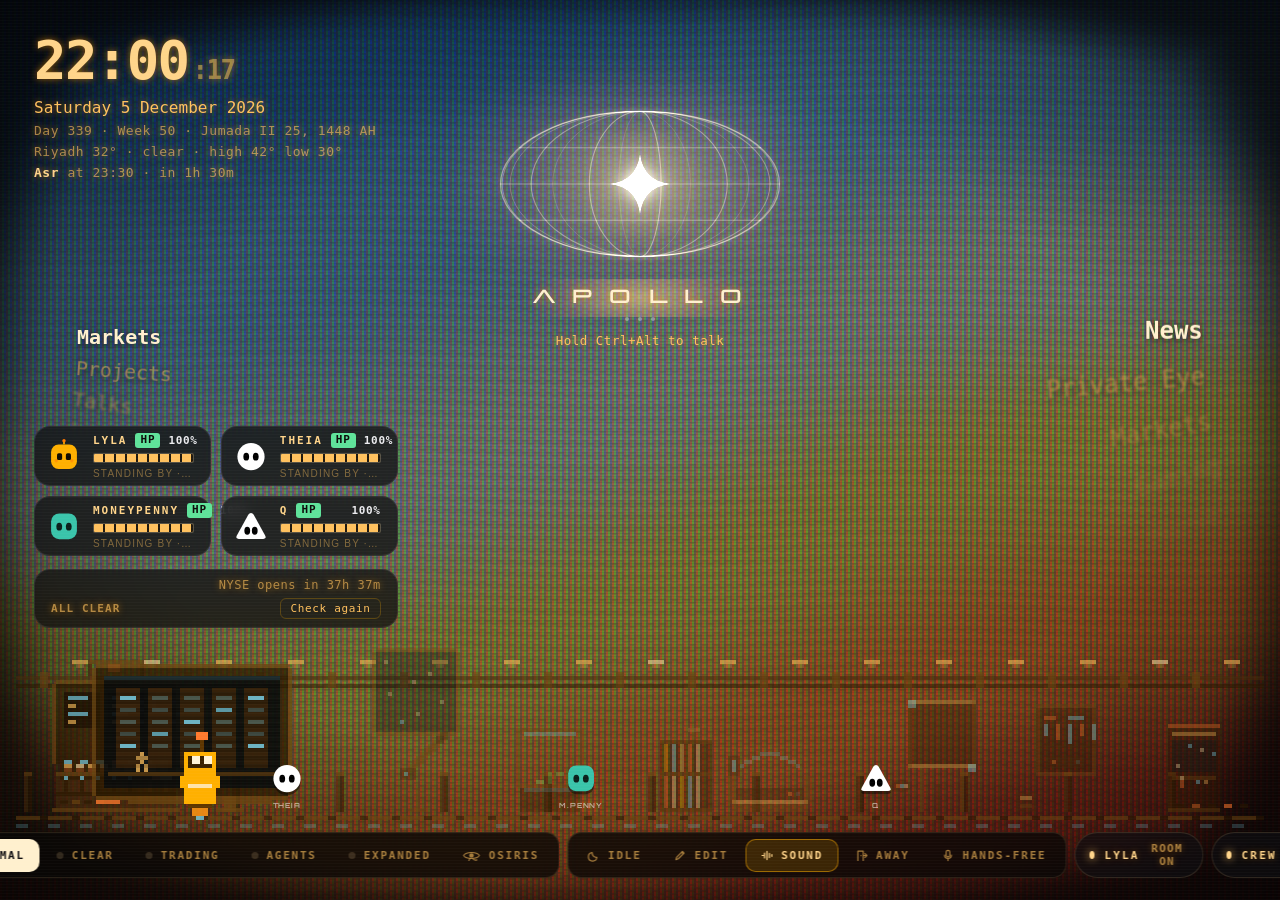
==== ui/full/index.html @ 01fc617c "Idle on an OLED: the void is true black (pixels off, grain only where there is light), brighter glow" ====
<!doctype html>
<html lang="en">
<head>
<meta charset="utf-8">
<title>Apollo</title>
<link rel="stylesheet" href="app.css">
</head>
<body>
<!-- The ground under everything: an old set's own pixels, a slot mask lit by
     drifting colour and seen through a fisheye (shader.js). Nothing else
     paints a background. -->
<canvas id="shader"></canvas>
<!-- The two washes under the stock curves, defined once: an id per card would
     be seven ids for two gradients. -->
<svg width="0" height="0" aria-hidden="true" style="position:absolute">
  <defs>
    <linearGradient id="washUp" x1="0" y1="0" x2="0" y2="1">
      <stop offset="0" stop-color="#5fe39a" stop-opacity=".26"/>
      <stop offset="1" stop-color="#5fe39a" stop-opacity="0"/>
    </linearGradient>
    <linearGradient id="washDown" x1="0" y1="0" x2="0" y2="1">
      <stop offset="0" stop-color="#ff6b7a" stop-opacity=".22"/>
      <stop offset="1" stop-color="#ff6b7a" stop-opacity="0"/>
    </linearGradient>
  </defs>
</svg>

<div class="vignette"></div>

<!-- LYLA's room is the whole window, the way it always was: her stations are
     laid out across its width and her floor sits 88px up from the bottom.
     The panels leave that band clear for her. -->
<canvas id="lyla"></canvas>

<div class="scanlines"></div>

<main id="stage">
  <!-- Every block that is a display in ultra mode says which one it is
       (data-display): there they are tiles you can move, resize, hide and
       expand, laid out by tiles.js. -->
  <header id="clock-block" class="rise" data-display="today">
    <div id="clock"><span id="hhmm">--:--</span><span id="seconds">:--</span></div>
    <div id="date" class="line">&nbsp;</div>
    <div id="date-extra" class="caption">&nbsp;</div>
    <div id="weather" class="caption">&nbsp;</div>
    <!-- The next prayer, and who on your list reports this week. -->
    <div id="today-line" class="caption"></div>
    <!-- Ultra mode only: the rest of the day - the next prayer, the
         market's hours, who reports this week, what is due. -->
    <div id="today-more" class="more"></div>
  </header>

  <!-- Under the stocks: the links to Gemini and Claude, the machine and the
       day's talking - small while LYLA's room is up, the full meters when
       it is away. -->
  <aside id="status-block" class="rise" data-display="system">
    <div id="dots"></div>
    <div id="market-clock" class="caption">&nbsp;</div>
    <!-- The machine and the day's talking, as an old set's meters: rows of
         lit segments rather than a strip of numbers. -->
    <div id="gauges">
      <div class="gauge" data-gauge="cpu"><span class="tag">CPU</span><i class="bar"></i><b>—</b></div>
      <div class="gauge" data-gauge="gpu"><span class="tag">GPU</span><i class="bar"></i><b>—</b></div>
      <div class="gauge" data-gauge="ram"><span class="tag">RAM</span><i class="bar"></i><b>—</b></div>
      <div id="gauge-foot" class="caption">&nbsp;</div>
    </div>
    <!-- The card, and each model's share of the day's talking. -->
    <div id="system-line" class="caption"></div>
    <!-- Ultra mode only: each model's share of the day, the machine's card,
         and how fresh every reading is. -->
    <div id="system-more" class="more"></div>
    <!-- What Apollo found wrong with itself, to fix later (issues.py). -->
    <div id="issues" class="issues clear" aria-live="polite"></div>
    <div id="note" class="note"></div>
  </aside>

  <section id="markets" class="panel rise" data-display="markets">
    <!-- The side panel's tabs: the stocks, your talks with Apollo, your
         projects, your ideas. -->
    <!-- The main menu: a roller of the side panel's pages. Pick one and that
         page opens, larger; "‹ Menu" rolls it back. -->
    <div id="nav-roll"><div id="nav-roller"></div></div>
    <button id="nav-back" type="button" data-sfx="none">‹ Menu</button>
    <h2 id="panel-tabs">
      <span class="tab on" data-tab="stocks" id="markets-head" data-sfx="tab">Markets</span>
      <span class="tab" data-tab="talks" data-sfx="tab">Talks</span>
      <span class="tab" data-tab="projects" data-sfx="tab">Projects</span>
      <span class="tab" data-tab="ideas" data-sfx="tab">Ideas</span>
      <span class="tab" data-tab="reminders" data-sfx="tab">Reminders</span>
      <!-- The stocks folded away to a few, small, or all of them back. -->
      <button id="stocks-fold" class="fold" type="button" data-sfx="none" aria-pressed="false"
              title="Fold the stocks away to a few">
        <svg class="grid-icon" viewBox="0 0 16 16" aria-hidden="true"><path d="M4 6l4 4 4-4"/></svg><span>FOLD</span>
      </button>
    </h2>
    <div class="pane" id="pane-stocks">
      <div id="indices"></div>
      <!-- The interactive-list component, as the feed has it: a bar that
           slides to the row under the pointer and turns its text dark, and
           the stock's chart opening beside the panel. -->
      <div id="watch-area">
        <div id="watch-bar"></div>
        <div id="watchlist"></div>
      </div>
    </div>
    <div class="pane" id="pane-talks" hidden></div>
    <div class="pane" id="pane-projects" hidden></div>
    <div class="pane" id="pane-ideas" hidden></div>
    <div class="pane" id="pane-reminders" hidden></div>
    <!-- One stock, opened out of its card; or the stocks you can add. -->
    <article id="stock" aria-hidden="true"></article>
  </section>

  <section id="headlines" class="panel rise" data-display="feed">
    <h2 id="headlines-head">Headlines</h2>
    <!-- The feed folded away to its newest few, one line each, or all back. -->
    <button id="feed-fold" class="fold" type="button" data-sfx="none" aria-pressed="false"
            title="Fold the feed away to a few stories">
      <svg class="grid-icon" viewBox="0 0 16 16" aria-hidden="true"><path d="M4 6l4 4 4-4"/></svg><span>FOLD</span>
    </button>
    <div id="topics" class="chips"></div>
    <!-- The list from the interactive-list component: a bar that slides to
         the row under the pointer and turns its text dark. -->
    <div id="feed">
      <div id="feed-bar"></div>
      <div id="stories"></div>
    </div>
    <!-- The normal display's feed: the stories as pictures on a turning
         drum. Hover one for what it is; click it to open it. -->
    <div id="news-roll"><div id="news-roller"></div></div>
    <button id="news-back" type="button" data-sfx="none">‹ Topics</button>
    <div id="feed-wheel" aria-label="The stories, as pictures"><div class="fw-ring"></div></div>
    <!-- One story, opened out of its row. -->
    <article id="story" aria-hidden="true"></article>
  </section>

  <!-- Under the feed: the scanner. Choose a file (File Explorer opens over
       the display) or drop one anywhere on it, and it is read - never run,
       never opened - and judged here (scanner.py).
       A display of its own in ultra mode. -->
  <!-- The crew at a glance: four small squares, each with its health. A
       click opens agents mode. -->
  <section id="crew-mini" class="rise" data-display="crew" aria-label="The crew"></section>

  <section id="scan-block" class="panel" data-display="scan" aria-label="File scanner">
    <header class="scan-head"><svg class="scan-icon" viewBox="0 0 16 16" aria-hidden="true"><path d="M2 5V2h3M11 2h3v3M14 11v3h-3M5 14H2v-3M4 8h8"/></svg><b>Scanner</b><span id="scan-hint">Choose a file, or drop one anywhere</span>
      <button id="scan-pick" type="button" data-sfx="none" title="Open File Explorer and pick a file to scan">
        <svg viewBox="0 0 16 16" aria-hidden="true"><path d="M1.5 4.5V13h13V6H7.5L6 4.5z"/><path d="M8 8v3.5M6.3 9.7L8 8l1.7 1.7"/></svg><span>Choose file</span>
      </button>
      <button id="scan-close" type="button" data-sfx="none" title="Put the report away">✕</button>
    </header>
    <div id="scan-body"></div>
  </section>

  <section id="core" data-display="core">
    <!-- Apollo: a wireframe globe with a star of light at its heart, on its
         canvas, and a warm glow behind it lifting the colour of the ground
         under it. -->
    <div id="orb">
      <i class="glow"></i>
      <canvas id="ring" width="760" height="472"></canvas>
    </div>
    <!-- The name as a neon sign, the way the old display had it: Melete,
         each letter pulsing on its own, the first O a tube on its way out,
         a warm bloom behind it and three dots under it. -->
    <div id="wordmark" role="img" aria-label="Apollo">
      <i class="bloom"></i>
      <span class="letters" aria-hidden="true"><b>A</b><b>P</b><b class="bad">O</b><b>L</b><b>L</b><b>O</b></span>
      <span class="dots" aria-hidden="true"><i></i><i></i><i></i></span>
    </div>
    <div id="hint" class="caption">Hold Ctrl+Alt to talk</div>
    <!-- Clear mode's sign, while Apollo is at rest. -->
    <div id="clear-sign"><span>Press</span><kbd>Ctrl</kbd><b>+</b><kbd>Alt</kbd><span>to command Apollo</span></div>
    <!-- Only while it is working: the dot matrix and what it is doing. -->
    <div id="thinking"></div>
  </section>

  <section id="answer">
    <div id="you" class="you"></div>
    <div id="reply"></div>
    <div id="visual"></div>
  </section>

  <!-- OSIRIS, laid into the display: its frame, its name along the top and
       the way out. The map is a window of its own laid over the frame
       (osiris.py) - the site will not be drawn inside another page. -->
  <section id="osiris" class="panel" aria-hidden="true" data-display="osiris">
    <header>
      <svg class="eye" viewBox="0 0 26 16" aria-hidden="true"><path d="M1.5 8C5.5 2.2 20.5 2.2 24.5 8 20.5 13.8 5.5 13.8 1.5 8Z"/><circle cx="13" cy="8" r="3.3"/><path d="M10.6 12.8 9.2 15.2M15.3 13.1c1.3 1.5 3.4 2 5.5 1.3"/></svg>
      <b>OSIRIS</b><span>Inside Apollo</span>
      <button id="osiris-close" type="button" data-sfx="none">Close ✕</button>
    </header>
    <div id="osiris-view">
      <svg class="eye" viewBox="0 0 26 16" aria-hidden="true"><path d="M1.5 8C5.5 2.2 20.5 2.2 24.5 8 20.5 13.8 5.5 13.8 1.5 8Z"/><circle cx="13" cy="8" r="3.3"/><path d="M10.6 12.8 9.2 15.2M15.3 13.1c1.3 1.5 3.4 2 5.5 1.3"/></svg>
      <p>Linking OSIRIS<i class="cursor">_</i></p>
      <p class="too-small">Make this display bigger for the map</p>
    </div>
  </section>

  <!-- OSIRIS mode's own panel, in place of the stocks and the machine's
       meters: the world beside the map - the time on it, the day's
       strongest earthquakes, the world's headlines and the map's layers. -->
  <section id="world" class="panel" aria-label="The world">
    <h2 class="world-head"><span>World</span><b id="world-utc">--:-- UTC</b></h2>
    <h3>Earthquakes · last 24 hours</h3>
    <ul id="world-quakes" class="world-list"></ul>
    <h3>Headlines</h3>
    <ul id="world-news" class="world-list"></ul>
    <h3>On the map</h3>
    <p id="world-layers"></p>
  </section>

  <!-- Ultra mode's own displays: the side panel's tabs, each a display of
       its own. Their lists move in here while ultra mode is on, and back
       into the side panel after. -->
  <section id="d-projects" class="panel tile-only" data-display="projects"><h2>Projects</h2></section>
  <section id="d-ideas" class="panel tile-only" data-display="ideas"><h2>Ideas</h2></section>
  <section id="d-talks" class="panel tile-only" data-display="talks"><h2>Talks</h2></section>

  <!-- LYLA's health, over the feed, the way a game shows it: her portrait,
       her name, her bar in segments, and what she is doing. -->
  <section id="lyla-block" class="rise">
    <canvas id="lyla-icon" width="48" height="72"></canvas>
    <div id="lyla-hp">
      <div class="hp-head"><b>LYLA</b><span class="hp-tag">HP</span><span id="lyla-pct">88%</span>
        <button id="lyla-agent-toggle" class="fold" type="button" data-sfx="none" aria-expanded="false"
                aria-controls="lyla-agent" title="LYLA as an agent - a preview">
          <svg class="grid-icon" viewBox="0 0 16 16" aria-hidden="true"><path d="M4 6l4 4 4-4"/></svg><span>AGENT</span>
        </button>
      </div>
      <div id="lyla-battery"><div id="lyla-bar"></div></div>
      <div id="lyla-label" class="caption">BOOTING</div>
    </div>
  </section>

  <!-- LYLA as an agent, before she is one: the pipeline card her block opens
       over the feed (lylaagent.js). A preview - nothing on it is live yet. -->
  <section id="lyla-agent" aria-label="LYLA's agent pipeline, a preview"></section>

  <!-- Trading mode: the desk (trading.py reads it, app.js lays it out).
       What traders are piling into and the read of their next picks, who
       is buying their own company's stock, what Congress disclosed, and the
       filings and headlines that move a price. -->
  <section id="trading" aria-label="Trading desk">
    <header class="desk-head">
      <b>TRADING DESK</b><span id="desk-verdict">Reading the desk…</span><em id="desk-age"></em>
    </header>
    <div class="desk-grid">
      <!-- In the middle, what it all comes to: the final stocks, each with
           why in plain Arabic - or that nothing is worth it this period. -->
      <article class="desk-panel" id="desk-final" dir="rtl" lang="ar">
        <h3>الأسهم النهائية بعد الملخص<em>ما يطلع به المكتب من كل الإشارات</em></h3>
        <div class="desk-body"></div>
        <p class="final-note">قراءة للإشارات، مو نصيحة استثمارية.</p>
      </article>
      <article class="desk-panel" id="desk-read"><h3>The read<em>next picks, where the signals agree</em></h3><div class="desk-body"></div></article>
      <article class="desk-panel" id="desk-traders"><h3>Traders<em>StockTwits · Reddit</em></h3><div class="desk-body"></div></article>
      <article class="desk-panel" id="desk-sensitive"><h3>Sensitive<em>SEC filings · market-moving news</em></h3><div class="desk-body"></div></article>
      <article class="desk-panel" id="desk-insiders"><h3>Insiders<em>buying their own stock</em></h3><div class="desk-body"></div></article>
      <article class="desk-panel" id="desk-congress"><h3>Congress<em>disclosed trades</em></h3><div class="desk-body"></div></article>
      <article class="desk-panel" id="desk-x"><h3>On X<em>the traders you follow</em></h3><div class="desk-body"></div></article>
    </div>
    <footer class="desk-foot">A read of the crowd and the filings - not advice.</footer>
  </section>

  <!-- Agents mode: Apollo's crew (crewview.js). The wheel of agents at the
       top, the dashboard of what they are doing under it; a click on an
       agent brings it forward with its live pipeline, then the whole crew as
       one workflow map. -->
  <section id="agents" class="paged" aria-label="Agents">
    <header class="crew-top">
      <div><b>THE CREW</b><em>Click an agent to see what it is doing · drag the widgets to arrange them</em></div>
    </header>
    <div id="crew-page" aria-label="The crew"></div>
    <div id="crew-wheel" aria-label="The agents"></div>
    <div id="crew-board"></div>
    <div id="crew-focus" class="crew-layer" hidden>
      <div class="focus-main"></div>
      <div class="focus-side">
        <div id="agent-stage">
          <div id="agent-lyla" class="agent-card"></div>
          <div id="agent-theia" class="agent-card"></div>
          <div id="agent-moneypenny" class="agent-card"></div>
          <div id="agent-q" class="agent-card"></div>
          <!-- What LYLA found, newest first: the job, her two lines, and the
               whole report under them. -->
          <ol id="lyla-reports" aria-label="LYLA's reports" hidden></ol>
        </div>
      </div>
      <div class="focus-timer" aria-hidden="true"><i></i></div>
      <button class="crew-close" type="button" data-sfx="none" aria-label="Back to the crew">✕</button>
    </div>
    <div id="crew-map" class="crew-layer" hidden>
      <div class="map-holder"></div>
      <button class="crew-close" type="button" data-sfx="none" aria-label="Back to the crew">✕</button>
    </div>
  </section>
</main>

<!-- The pictures that follow the pointer beside the feed and beside the
     stocks. Outside the panels, so a panel's rounded clip does not cut them
     off. -->
<div id="peek" class="peek" aria-hidden="true"></div>
<!-- A file carried over the display: where to let go of it. -->
<div id="drop-zone" aria-hidden="true">
  <div class="drop-card"><svg class="scan-icon" viewBox="0 0 16 16" aria-hidden="true"><path d="M2 5V2h3M11 2h3v3M14 11v3h-3M5 14H2v-3M4 8h8"/></svg><b>Drop to scan</b><span>Read and checked - never opened or run</span></div>
</div>
<div id="chart-peek" class="peek" aria-hidden="true"></div>

<!-- Along the bottom edge: every mode, the one that is on lit - the
     display's (modes.js): normal, clear (nothing but Apollo), expanded (ultra
     mode, every display at once) and OSIRIS; Apollo's own: idle (the idle
     screen, now), away (the PC kept up with Claude open while you are out)
     and hands-free (always listening, Ctrl+1); and LYLA's room in or out.
     By voice too: "clear mode", "الوضع الموسع", "ادخل وضع الخمول", "أنا طالع". -->
<div id="room-crew" aria-hidden="true"></div>
<nav id="dock" aria-label="Modes">
  <div class="modes" role="group" aria-label="Modes">
    <button class="mode" type="button" data-mode="normal" data-sfx="none" aria-pressed="true"
            title="The display as it always is"><i class="led"></i>Normal</button>
    <button class="mode" type="button" data-mode="clear" data-sfx="none" aria-pressed="false"
            title="Nothing but Apollo"><i class="led"></i>Clear</button>
    <button class="mode" type="button" data-mode="trading" data-sfx="none" aria-pressed="false"
            title="The trading desk: insiders, Congress, sensitive news, traders and the read of their next picks"><i class="led"></i>Trading</button>
    <button class="mode" type="button" data-mode="agents" data-sfx="none" aria-pressed="false"
            title="The agents, each as its pipeline - LYLA, for now"><i class="led"></i>Agents</button>
    <button class="mode" type="button" data-mode="expanded" data-sfx="none" aria-pressed="false"
            title="Every display at once, ready for work"><i class="led"></i>Expanded</button>
    <button class="mode" type="button" data-mode="osiris" data-sfx="none" aria-pressed="false"
            title="OSIRIS, inside Apollo"><svg class="eye" viewBox="0 0 26 16" aria-hidden="true"><path d="M1.5 8C5.5 2.2 20.5 2.2 24.5 8 20.5 13.8 5.5 13.8 1.5 8Z"/><circle cx="13" cy="8" r="3.3"/><path d="M10.6 12.8 9.2 15.2M15.3 13.1c1.3 1.5 3.4 2 5.5 1.3"/></svg>OSIRIS</button>
  </div>
  <div class="modes own" role="group" aria-label="Apollo's own modes">
    <button class="mode" type="button" data-act="idle" data-sfx="none" aria-pressed="false"
            title="Idle mode now: the idle screen, until you touch a key or the mouse or speak">
      <svg class="mode-icon" viewBox="0 0 16 16" aria-hidden="true"><path d="M11.5 10.2A5.2 5.2 0 0 1 5.8 4.5 5.2 5.2 0 1 0 11.5 10.2Z"/></svg>Idle</button>
    <button class="mode" type="button" id="edit-toggle" data-sfx="none" aria-pressed="false"
            title="Arrange the display: move and resize the panels (F2)">
      <svg class="mode-icon" viewBox="0 0 16 16" aria-hidden="true"><path d="M3 13l1-3 7-7 2 2-7 7-3 1zM10 4l2 2"/></svg>Edit</button>
    <button class="mode" type="button" id="ambient-toggle" data-sfx="none" aria-pressed="true"
            title="The room's sound: a quiet bed under each mode - an engine, a cabin, fans. No music.">
      <svg class="mode-icon" viewBox="0 0 16 16" aria-hidden="true"><path d="M2 8h1.5M5 5v6M8 3v10M11 5.5v5M14 7v2"/></svg>Sound</button>
    <button class="mode" type="button" data-act="away" data-sfx="rev" aria-pressed="false"
            title="I'm away: the PC stays up with Claude open until you are back at it">
      <svg class="mode-icon" viewBox="0 0 16 16" aria-hidden="true"><path d="M3 14V2.5h6.5V14M9.5 8H14M11.8 5.7 14 8l-2.2 2.3M6.8 8.2v.1"/></svg>Away</button>
    <button class="mode" type="button" data-act="listen" data-sfx="press" aria-pressed="false"
            title="Hands-free: Apollo always listening, no keys - Ctrl+1 does the same">
      <svg class="mode-icon" viewBox="0 0 16 16" aria-hidden="true"><path d="M8 1.8a2.3 2.3 0 0 1 2.3 2.3v3.4a2.3 2.3 0 0 1-4.6 0V4.1A2.3 2.3 0 0 1 8 1.8ZM3.8 7.4a4.2 4.2 0 0 0 8.4 0M8 11.6v2.6"/></svg>Hands-free</button>
  </div>
  <button id="room-toggle" class="hud-button" type="button" data-sfx="none" aria-pressed="true" title="Show or hide LYLA's room">
    <i class="led"></i><span>LYLA</span><em>ROOM ON</em>
  </button>
  <button id="crew-toggle" class="hud-button" type="button" data-sfx="none" aria-pressed="true" title="The crew walking about LYLA's room, or LYLA alone">
    <i class="led"></i><span>CREW</span><em>IN ROOM</em>
  </button>
</nav>

<!-- Ultra mode's bar along the bottom: the modes, every display as a
     switch, and the grid back when one is expanded. -->
<nav id="ultra-bar" aria-label="Displays">
  <div class="modes" role="group" aria-label="Modes">
    <button class="mode" type="button" data-mode="normal" data-sfx="none" aria-pressed="true"
            title="The display as it always is"><i class="led"></i>Normal</button>
    <button class="mode" type="button" data-mode="clear" data-sfx="none" aria-pressed="false"
            title="Nothing but Apollo"><i class="led"></i>Clear</button>
    <button class="mode" type="button" data-mode="trading" data-sfx="none" aria-pressed="false"
            title="The trading desk: insiders, Congress, sensitive news, traders and the read of their next picks"><i class="led"></i>Trading</button>
    <button class="mode" type="button" data-mode="agents" data-sfx="none" aria-pressed="false"
            title="The agents, each as its pipeline - LYLA, for now"><i class="led"></i>Agents</button>
    <button class="mode" type="button" data-mode="expanded" data-sfx="none" aria-pressed="false"
            title="Every display at once, ready for work"><i class="led"></i>Expanded</button>
    <button class="mode" type="button" data-mode="osiris" data-sfx="none" aria-pressed="false"
            title="OSIRIS, inside Apollo"><svg class="eye" viewBox="0 0 26 16" aria-hidden="true"><path d="M1.5 8C5.5 2.2 20.5 2.2 24.5 8 20.5 13.8 5.5 13.8 1.5 8Z"/><circle cx="13" cy="8" r="3.3"/><path d="M10.6 12.8 9.2 15.2M15.3 13.1c1.3 1.5 3.4 2 5.5 1.3"/></svg>OSIRIS</button>
  </div>
  <i class="bar-rule" aria-hidden="true"></i>
  <div class="modes own" role="group" aria-label="Apollo's own modes">
    <button class="mode" type="button" data-act="idle" data-sfx="none" aria-pressed="false"
            title="Idle mode now: the idle screen, until you touch a key or the mouse or speak">
      <svg class="mode-icon" viewBox="0 0 16 16" aria-hidden="true"><path d="M11.5 10.2A5.2 5.2 0 0 1 5.8 4.5 5.2 5.2 0 1 0 11.5 10.2Z"/></svg>Idle</button>
    <button class="mode" type="button" data-act="away" data-sfx="rev" aria-pressed="false"
            title="I'm away: the PC stays up with Claude open until you are back at it">
      <svg class="mode-icon" viewBox="0 0 16 16" aria-hidden="true"><path d="M3 14V2.5h6.5V14M9.5 8H14M11.8 5.7 14 8l-2.2 2.3M6.8 8.2v.1"/></svg>Away</button>
    <button class="mode" type="button" data-act="listen" data-sfx="press" aria-pressed="false"
            title="Hands-free: Apollo always listening, no keys - Ctrl+1 does the same">
      <svg class="mode-icon" viewBox="0 0 16 16" aria-hidden="true"><path d="M8 1.8a2.3 2.3 0 0 1 2.3 2.3v3.4a2.3 2.3 0 0 1-4.6 0V4.1A2.3 2.3 0 0 1 8 1.8ZM3.8 7.4a4.2 4.2 0 0 0 8.4 0M8 11.6v2.6"/></svg>Hands-free</button>
  </div>
  <i class="bar-rule" aria-hidden="true"></i>
  <div id="ultra-chips"></div>
  <button id="ultra-grid" class="hud-button" type="button" data-sfx="none" title="Every display back in the grid">
    <svg class="grid-icon" viewBox="0 0 16 16" aria-hidden="true"><rect x="1" y="1" width="6" height="6" rx="1"/><rect x="9" y="1" width="6" height="6" rx="1"/><rect x="1" y="9" width="6" height="6" rx="1"/><rect x="9" y="9" width="6" height="6" rx="1"/></svg><span>GRID</span>
  </button>
  <button id="ultra-reset" class="hud-button" type="button" title="Every display back where it started"><span>RESET</span></button>
</nav>

<!-- Expanded mode's consoles, either side of its bar: switches, lights,
     armed buttons, a dial and readouts, the way a facility's desk has them.
     For the look of the place - they flip, light and click, and do nothing
     else. -->
<aside id="console-left" class="console" aria-label="Systems console: uptime, and lights for the sources, Apollo and the load">
  <div class="console-head"><i class="beacon"></i><b>SYS · CTRL</b><em class="console-read" data-read="clock">T+00:00:00</em></div>
  <div class="console-row">
    <button class="flip on" type="button" tabindex="-1" data-sfx="press"><i class="lever"></i><span>AUX</span></button>
    <button class="flip on" type="button" tabindex="-1" data-sfx="press"><i class="lever"></i><span>COMMS</span></button>
    <button class="flip" type="button" tabindex="-1" data-sfx="press"><i class="lever"></i><span>NAV</span></button>
    <button class="flip on" type="button" tabindex="-1" data-sfx="press"><i class="lever"></i><span>SHIELD</span></button>
    <button class="flip" type="button" tabindex="-1" data-sfx="press"><i class="lever"></i><span>CLOAK</span></button>
  </div>
  <div class="console-leds" aria-hidden="true"></div>
</aside>
<aside id="console-right" class="console" aria-label="Protocol console: scan, arrange, the link, the load and the heat">
  <div class="console-head"><i class="beacon"></i><b>PROTOCOL 9</b><em class="console-read" data-read="link">LINK —</em></div>
  <div class="console-row">
    <button class="arm live" type="button" tabindex="-1" data-sfx="ping" data-console="scan" title="Choose a file to scan"><i></i>SCAN</button>
    <button class="arm live" type="button" tabindex="-1" data-sfx="hud" data-console="hud" title="Arrange the display (F2)"><i></i>HUD</button>
    <button class="arm" type="button" tabindex="-1" data-sfx="rev"><i></i>LOCK</button>
    <button class="arm danger" type="button" tabindex="-1" data-sfx="down"><i></i>PURGE</button>
    <button class="knob" type="button" tabindex="-1" data-sfx="tab" aria-label="Gain"><i></i></button>
  </div>
  <div class="console-foot"><em class="console-read" data-read="core">CPU —</em><span class="console-bars" aria-hidden="true"><i></i><i></i><i></i><i></i><i></i><i></i></span><em class="console-read" data-read="temp">GPU —</em></div>
</aside>

<!-- The HUD editor (F2, HUD on the console, or "customize the HUD"): every
     panel of the normal display in a frame - drag it to move it, a corner
     to resize it, the wheel or +/- to scale what is inside, the eye to hide
     it. hud.js has the rules, app.js the hands; hud.py keeps the result. -->
<div id="hud-edit" aria-hidden="true">
  <div id="hud-grid"></div>
  <div id="hud-guides"></div>
  <div id="hud-frames"></div>
  <div id="hud-bar" role="toolbar" aria-label="HUD editor">
    <b><i></i>HUD EDITOR</b>
    <span class="hud-tips">Drag to move · corners to resize · wheel to scale · double-click for 100%</span>
    <button type="button" id="hud-snap" aria-pressed="true" data-sfx="none">Snap</button>
    <button type="button" id="hud-reset" data-sfx="none">Reset all</button>
    <button type="button" id="hud-done" class="primary" data-sfx="none">Done</button>
  </div>
</div>

<!-- One display's settings in ultra mode: its size, and what it shows. -->
<div id="tile-config" role="dialog" aria-hidden="true"></div>

<!-- A line of light down the glass as ultra mode brings its displays up. -->
<div id="ultra-sweep" aria-hidden="true"></div>

<!-- Asleep: ten quiet minutes, and this is all there is. -->
<section id="sleep" aria-hidden="true">
  <!-- The idle screen's sky (idlescenes.js): the event horizon or the ember
       nebula, switched below, and kept until Back. -->
  <canvas id="idle-scene" aria-hidden="true"></canvas>
  <!-- Embers drifting over the sky (embers.js): light over true black, for an OLED. -->
  <canvas id="idle-embers" aria-hidden="true"></canvas>
  <div id="idle-controls">
    <div id="idle-scenes" role="group" aria-label="Idle scene">
      <button type="button" data-scene="horizon" data-sfx="none">Event horizon</button>
      <button type="button" data-scene="nebula" data-sfx="none">Ember nebula</button>
    </div>
    <button id="idle-back" type="button" data-sfx="none" aria-label="Back to Apollo">‹ Back</button>
  </div>
  <div id="sleep-copy">
    <div id="sleep-name"><canvas id="sleep-word" role="img" aria-label="Apollo"></canvas><span id="sleep-tag"></span></div>
    <p id="sleep-fact"></p>
  </div>
  <div id="sleep-wake">Press Back to return to Apollo</div>
</section>

<!-- As Apollo comes up: an old machine boots on a green tube - its checks
     typed out, the name in lit cells, the prompt - and then it blurs away
     into the display under it. A few seconds, once. -->
<section id="intro" aria-hidden="true">
  <div id="intro-screen">
    <pre id="intro-log" class="lit"><span class="text"></span><span class="cursor">_</span></pre>
    <div id="intro-stage"><canvas id="intro-word" role="img" aria-label="Apollo"></canvas></div>
    <div id="intro-ready" class="lit"><span class="text"></span><span class="cursor">_</span></div>
    <div id="intro-foot" class="lit"></div>
    <!-- How far the checks and the start have got. -->
    <div id="intro-progress" aria-hidden="true"><i id="intro-bar"></i></div>
  </div>
</section>

<!-- Under this page's own directory on purpose: pywebview roots its HTTP
     server at the page, so anything above it is unreachable at runtime. -->
<script src="vendor/motion.js"></script>
<script type="module" src="app.js"></script>
</body>
</html>
---- ui/full/app.css ----
/* The full display's skin: the overlay's palette, a CRT surface, and a grid
   that holds at 2560x1440 and at 1920x1080. Nothing here paints a background
   except the dot field behind it - the panels are smoked glass over it. */

/* Orbitron, for Apollo's name in lit cells (ledword.js). A variable font,
   400 to 900. SIL Open Font License - fonts/orbitron/OFL.txt - so, unlike
   Thmanyah, it may travel with the code. */
@font-face { font-family: "Orbitron"; font-weight: 400 900; font-display: block;
             src: url("fonts/orbitron/Orbitron-Variable.ttf") format("truetype"); }

/* VT323: the lettering of a DEC VT320's screen, for the boot lines of the
   intro. SIL Open Font License - fonts/vt323/OFL.txt - so it too may travel
   with the code. */
@font-face { font-family: "VT323"; font-weight: 400; font-display: block;
             src: url("fonts/vt323/VT323-Regular.ttf") format("truetype"); }

/* IBM Plex Mono, for everything on the display - the labels, the lists, the
   buttons, the clock - in the five weights it is set in. SIL Open Font
   License (fonts/ibm-plex-mono/OFL.txt), carried with the page. */
@font-face { font-family: "IBM Plex Mono"; font-weight: 200; font-display: block;
             src: url("fonts/ibm-plex-mono/ibm-plex-mono-latin-200-normal.woff2") format("woff2"); }
@font-face { font-family: "IBM Plex Mono"; font-weight: 300; font-display: block;
             src: url("fonts/ibm-plex-mono/ibm-plex-mono-latin-300-normal.woff2") format("woff2"); }
@font-face { font-family: "IBM Plex Mono"; font-weight: 400; font-display: block;
             src: url("fonts/ibm-plex-mono/ibm-plex-mono-latin-400-normal.woff2") format("woff2"); }
@font-face { font-family: "IBM Plex Mono"; font-weight: 500; font-display: block;
             src: url("fonts/ibm-plex-mono/ibm-plex-mono-latin-500-normal.woff2") format("woff2"); }
@font-face { font-family: "IBM Plex Mono"; font-weight: 600; font-display: block;
             src: url("fonts/ibm-plex-mono/ibm-plex-mono-latin-600-normal.woff2") format("woff2"); }

/* Melete, for Apollo's name under the ring: the neon sign. SIL Open Font
   License (fonts/melete/OFL.txt). */
@font-face { font-family: "Melete"; font-weight: 500; font-display: block;
             src: url("fonts/melete/Melete-Medium.otf") format("opentype"); }

/* The trading desk's figures: Martian Mono for its tickers and numbers, one
   variable file for every weight. SIL Open Font License
   (fonts/martian-mono/OFL.txt). Its words are in Thmanyah, like Apollo's. */
@font-face { font-family: "Martian Mono"; font-weight: 100 800; font-display: block;
             src: url("fonts/martian-mono/martian-mono-latin-wght-normal.woff2") format("woff2"); }

/* Thmanyah, carried with Apollo rather than expected from the system, and
   served from under this page because pywebview roots its server here. One
   family sets both scripts, so a reply in Arabic is in the same face as one
   in English - which is the whole reason for it. */
@font-face { font-family: "Thmanyah"; font-weight: 300; font-display: block;
             src: url("fonts/thmanyahsans-Light.woff2") format("woff2"); }
@font-face { font-family: "Thmanyah"; font-weight: 400; font-display: block;
             src: url("fonts/thmanyahsans-Regular.woff2") format("woff2"); }
@font-face { font-family: "Thmanyah"; font-weight: 500; font-display: block;
             src: url("fonts/thmanyahsans-Medium.woff2") format("woff2"); }
@font-face { font-family: "Thmanyah"; font-weight: 700; font-display: block;
             src: url("fonts/thmanyahsans-Bold.woff2") format("woff2"); }
@font-face { font-family: "Thmanyah"; font-weight: 900; font-display: block;
             src: url("fonts/thmanyahsans-Black.woff2") format("woff2"); }

/* The serif, for the two places that are a name rather than a readout: the
   idle screen's and the clock's, once. Display is cut for size - at 68px its contrast is
   the point of it, and the text cut would look timid there. */
@font-face { font-family: "Thmanyah Display"; font-weight: 400; font-display: block;
             src: url("fonts/thmanyahserifdisplay-Regular.woff2") format("woff2"); }
@font-face { font-family: "Thmanyah Display"; font-weight: 500; font-display: block;
             src: url("fonts/thmanyahserifdisplay-Medium.woff2") format("woff2"); }
@font-face { font-family: "Thmanyah Display"; font-weight: 700; font-display: block;
             src: url("fonts/thmanyahserifdisplay-Bold.woff2") format("woff2"); }
@font-face { font-family: "Thmanyah Display"; font-weight: 900; font-display: block;
             src: url("fonts/thmanyahserifdisplay-Black.woff2") format("woff2"); }

:root {
  --dock-room: 104px;              /* the bottom edge, with LYLA's room put away */
  /* Amber on black, the way the old tube had it: #FFB000 the hottest -
     dots, tags, the bars - #FFC15E the text, #FFD48A the brighter text and
     the accents, #FFF0CE the brightest, for the name and the figures. */
  --amber-hot: #FFB000;
  --amber: #FFC15E;
  --amber-bright: #FFD48A;
  --cream: #FFF0CE;
  --you: #FFF0CE;
  --caption: rgba(255, 193, 94, 0.62);
  --accent: #FFD48A;
  --accent-hot: #FFB000;
  --up: #5fe39a;
  --down: #ff6b7a;
  /* ...and the same two on white paper, where the bright pair vanishes. */
  --up-ink: #0f9d58;
  --down-ink: #d1453b;
  /* Smoked, warm glass: the dots show through it, blurred, and the words on
     it still read. */
  --panel: rgba(14, 14, 17, 0.74);
  --paper: #FFF0CE;               /* the feed's bar and the idle screen's ink */
  --panel-soft: rgba(255, 255, 255, 0.045);
  --gutter: 48px;
  --radius: 22px;
  /* Her floor is 88px up, and her tallest station (the porthole) reaches
     another 168px above that. */
  --room: 272px;
  /* Monospace throughout, IBM Plex Mono, with Thmanyah behind it: Plex has
     no Arabic, so a reply in Arabic falls through to Thmanyah letter by
     letter and is still set in a face made for it. */
  --mono: "IBM Plex Mono", "Thmanyah", ui-monospace, Consolas, monospace;
  --hud: "IBM Plex Mono", "Thmanyah", ui-monospace, Consolas, monospace;
  --display: "IBM Plex Mono", "Thmanyah", ui-monospace, Consolas, monospace;
}

* { box-sizing: border-box; margin: 0; padding: 0; }

html, body {
  height: 100%;
  overflow: hidden;
  background: #060505;
  font-family: var(--mono);
  font-weight: 400;
  color: var(--amber);
  -webkit-font-smoothing: antialiased;
  /* Phosphor bleed: the same glow the overlay and the old page carry. */
  text-shadow: 0 0 7px rgba(255, 150, 0, 0.55);
}

#shader { position: fixed; inset: 0; width: 100%; height: 100%; display: block; }

/* The tube's own corners are the shader's; this only settles the edges a
   little further, over the panels as well as the dots. */
.vignette {
  position: fixed; inset: 0; pointer-events: none;
  background: radial-gradient(ellipse at center, transparent 55%, rgba(0, 0, 0, 0.45) 100%);
}

.scanlines {
  position: fixed; inset: 0; pointer-events: none; z-index: 60;
  background: repeating-linear-gradient(0deg,
    rgba(255, 255, 255, 0.022) 0 1px, transparent 1px 3px);
}

#stage {
  position: relative;
  height: 100%;
  padding: var(--gutter);
  /* LYLA's room runs along the bottom of the window; nothing is laid over it.
     Without her it is only the dock's height, and the panels take the rest. */
  padding-bottom: var(--room);
  display: grid;
  grid-template-columns: 30% 1fr 30%;
  grid-template-rows: auto 1fr auto;
  gap: 24px 32px;
  /* The feed runs the full height on the right, with LYLA's health over it;
     under the stocks, the status line, and under the feed OSIRIS's eye. */
  grid-template-areas:
    "clock   core     headlines"
    "markets core     headlines"
    "status  .        eye";
}

/* --- the panels ---------------------------------------------------------- */

.panel {
  background: var(--panel);
  border-radius: var(--radius);
  border: 1px solid rgba(255, 255, 255, 0.08);
  padding: 22px 24px;
  backdrop-filter: blur(7px) saturate(1.2);
  min-height: 0;
  overflow: hidden;
}

.panel h2 {
  font-size: 13px;
  font-weight: 700;
  letter-spacing: 0.16em;
  text-transform: uppercase;
  color: var(--caption);
  margin-bottom: 14px;
}

/* Motion brings them in; see app.js. `assembled` is their resting state, held
   by a class rather than by the inline styles the animation leaves behind -
   an inline opacity beats every rule below, including the answering dim. */
.rise { opacity: 0; }
.rise.assembled { opacity: 1; transform: none; }

/* The age a panel wears when its reader could not refresh it. */
.age { font-weight: 400; color: var(--down); margin-left: 10px; letter-spacing: 0.08em; }

.caption { font-size: 13px; color: var(--caption); letter-spacing: 0.04em; }
.line { font-size: 16px; color: var(--amber); }
.tag { color: var(--accent-hot); letter-spacing: 0.14em; text-transform: uppercase;
       font-size: 12px; font-weight: 700; margin-right: 10px; }

/* --- clock --------------------------------------------------------------- */

#clock-block { grid-area: clock; }
#clock { font-family: var(--display); font-weight: 900; font-size: 74px; line-height: 1;
         letter-spacing: -0.03em; color: var(--amber-bright); }
#seconds { font-size: 26px; color: rgba(232, 185, 88, 0.55); margin-left: 4px; }
#date { margin-top: 10px; }
#date-extra, #weather, #today-line { margin-top: 6px; }
#today-line:empty { display: none; }
#today-line b { color: var(--amber-bright); font-weight: 700; }

/* --- status ------------------------------------------------------------------
   Under the stocks: the links to Gemini, Claude and the mic, the market's
   hours, and the machine's meters with the day's talking - two slim lines
   on smoked glass while LYLA's room is up, the full meters when it is away. */

#status-block {
  grid-area: status; align-self: end; position: relative;
  display: flex; flex-wrap: wrap; align-items: center; gap: 7px 18px;
  padding: 11px 18px; border-radius: 16px; background: var(--panel);
  border: 1px solid rgba(255, 255, 255, 0.08); backdrop-filter: blur(7px) saturate(1.2);
}
#dots { display: flex; gap: 16px; font-size: 11px; font-weight: 700; white-space: nowrap;
        color: rgba(255, 193, 94, 0.78); letter-spacing: 0.08em; }
#dots i { font-style: normal; margin-right: 6px; }
.ok { color: var(--up); }
.off { color: var(--down); }
#market-clock { margin-left: auto; font-size: 12px; white-space: nowrap; }
/* A note takes the market clock's place for a few seconds, inside the block,
   rather than pushing the stocks up. */
.note { position: absolute; right: 18px; top: 11px; max-width: 70%; font-size: 12px;
        color: var(--accent); opacity: 0; transition: opacity .3s; pointer-events: none;
        white-space: nowrap; overflow: hidden; text-overflow: ellipsis; }
.note.show { opacity: .85; }
#market-clock { transition: opacity .3s; }
#status-block:has(.note.show) #market-clock { opacity: 0; }

/* --- markets ------------------------------------------------------------- */

#markets { grid-area: markets; display: flex; flex-direction: column; }
#markets #watchlist { flex: 1; min-height: 0; }
#indices { display: flex; flex-wrap: wrap; gap: 4px 24px; margin-bottom: 14px; }
.index .name { font-size: 12px; font-weight: 700; color: rgba(255, 193, 94, 0.62);
                letter-spacing: 0.1em; text-transform: uppercase; }
.index .value { font-size: 27px; font-weight: 900; color: var(--amber-bright); }
.index .move { font-size: 14px; margin-left: 6px; }

.index .value, #hhmm, #seconds, #gauges b, #gauge-foot {
  font-variant-numeric: tabular-nums;   /* a proportional face wanders */
}

/* --- the stocks, as a list -------------------------------------------------------
   The interactive-list component's rows, the way the feed has them: edge to
   edge of the panel, in a small monospace, spaced out and upper-case, with a
   paper bar that slides to the row under the pointer and turns its text dark.
   A row is the mark and ticker, the name, the day's curve drawn small, the
   price and the move; the chart itself opens beside the panel (#chart-peek). */

#watchlist { position: relative; }        /* over the bar, which is under it */

.stock-row {
  position: relative; display: grid; align-items: center; width: 100%;
  grid-template-columns: minmax(0, 1fr) 76px 84px 84px;
  gap: 0 14px; padding: 9px 24px; margin: 0; cursor: pointer;
  font: 500 12px/1.2 var(--hud); letter-spacing: .14em; text-transform: uppercase;
  text-align: left; color: var(--amber-bright); background: transparent;
  border: 0; border-bottom: 1px solid rgba(255, 240, 210, .055);
  transition: color .35s cubic-bezier(.215, .61, .355, 1);
}
.stock-row .sym { display: flex; align-items: center; gap: 10px; min-width: 0; }
/* The ticker with its name under it. */
.stock-row .id { display: flex; flex-wrap: wrap; align-items: center; gap: 3px 6px; min-width: 0; }
.stock-row .id .name { flex-basis: 100%; display: block; }
.stock-row .sym b { font-weight: 800; color: var(--cream); transition: color .35s; }
.stock-row .mark { width: 18px; height: 18px; object-fit: contain; flex: none; }
.stock-row .mark.none {
  display: grid; place-items: center; border-radius: 5px; font-size: 11px; font-weight: 900;
  background: rgba(255, 255, 255, .09); color: #9aa1ab;
}
/* Earnings this week, or an insider buying: a lit point beside the ticker,
   and the words on the chart. */
.stock-row .flag { width: 5px; height: 5px; border-radius: 50%; flex: none;
                   background: var(--amber-bright); box-shadow: 0 0 6px rgba(255, 190, 90, .8); }
.stock-row .name { min-width: 0; overflow: hidden; white-space: nowrap; text-overflow: ellipsis;
                   font-size: 11px; color: rgba(255, 193, 94, .55); transition: color .35s; }
.stock-row .mini { display: block; width: 100%; height: 22px; overflow: visible; }
.stock-row .mini.empty { height: 22px; }
.stock-row .price { text-align: right; font-weight: 700; color: var(--cream); transition: color .35s; }
.stock-row .move { text-align: right; font-size: 11px; font-weight: 700; }
/* The price with the day's move under it. */
.stock-row .now { display: flex; flex-direction: column; align-items: flex-end; gap: 4px; }
/* The day's curve, with where the price sits in the day's range under it -
   low on the left, high on the right. */
.stock-row .day { display: flex; flex-direction: column; gap: 6px; min-width: 0; }
.stock-row .day .mini { height: 18px; }
/* What it earns, and what the analysts think it is worth. */
.stock-row .facts { display: flex; flex-direction: column; gap: 4px; min-width: 0; }
.stock-row .facts small { font-size: 11px; letter-spacing: .06em; white-space: nowrap;
                          color: var(--amber-bright); transition: color .35s; }
.stock-row .facts i { font-style: normal; color: rgba(255, 193, 94, .5); margin-right: 3px; }
.stock-row .facts em { font-style: normal; }
.stock-row.lit .facts small { color: #121012; }
.stock-row.lit .facts i { color: rgba(18, 16, 18, .55); }
.range { position: relative; display: block; height: 3px; border-radius: 2px;
         background: rgba(255, 240, 210, .14); }
.range s { position: absolute; top: 50%; width: 7px; height: 7px; margin: -3.5px 0 0 -3.5px;
           border-radius: 50%; background: var(--amber-bright); box-shadow: 0 0 6px rgba(255, 190, 90, .8); }
.range.empty { opacity: .45; }
.stock-row.lit .range { background: rgba(18, 16, 18, .16); }
.stock-row.lit .range s { background: #121012; box-shadow: none; }

/* Folded: a few rows, small - the ticker, the curve, the move - and under
   them how many are folded away. The panel keeps only the room they need. */
#markets.folded { align-self: start; }
#markets.folded #indices { margin-bottom: 8px; }
#markets.folded .index .value { font-size: 21px; }
#markets.folded #watch-area { flex: none; }
.stock-row.compact { grid-template-columns: minmax(0, 1fr) 70px 78px; padding: 8px 24px; }
.stock-row.rest { grid-template-columns: 1fr; padding: 8px 24px; border-bottom: 0; }
.stock-row.rest .sym b { color: var(--caption); font-weight: 700; }
.stock-row.rest .mark.none { width: auto; padding: 0 5px; background: transparent;
                             border: 1px dashed rgba(255, 214, 150, .35); color: var(--amber-bright); }
.stock-row.rest.lit .sym b, .stock-row.rest.lit .mark.none { color: #121012; border-color: rgba(18, 16, 18, .4); }
/* Under the bar: dark on paper, the ink greens and reds, no phosphor bleed. */
.stock-row.lit, .stock-row.lit .sym b, .stock-row.lit .price { color: #121012; text-shadow: none; }
.stock-row.lit .name { color: rgba(18, 16, 18, .6); }
.stock-row.lit .up { color: var(--up-ink); }
.stock-row.lit .down { color: var(--down-ink); }
.stock-row.lit .mini .line { stroke: #121012; }
.stock-row.lit .mark.none { background: rgba(18, 16, 18, .1); color: #121012; }

.stock-row.add .sym b { color: var(--amber-bright); }
.stock-row.add .mark.none { background: transparent; border: 1px dashed rgba(255, 214, 150, .4);
                            color: var(--amber-bright); }
.stock-row.add .name { text-transform: none; letter-spacing: .04em; font-family: var(--mono);
                       font-size: 12px; color: var(--caption); }
.stock-row.add.lit .sym b { color: #121012; }
.stock-row.add.lit .mark.none { border-color: rgba(18, 16, 18, .4); color: #121012; }
.stock-row.add.lit .name { color: rgba(18, 16, 18, .6); }

@keyframes fetching { 0%, 100% { opacity: .4; } 50% { opacity: 1; } }
.stock-row.pending { cursor: default; }
.stock-row.pending .name { animation: fetching 1.4s ease-in-out infinite; }

.insiders { margin-top: 10px; }
.insiders h4 { font-size: 10px; font-weight: 700; letter-spacing: .14em; text-transform: uppercase;
               color: var(--caption); margin-bottom: 4px; }
.insiders .trade { display: grid; grid-template-columns: 1fr auto auto; gap: 12px;
                   font-size: 12px; padding: 3px 0; font-variant-numeric: tabular-nums; }
.insiders .trade b { color: var(--cream); font-weight: 700; }
.insiders .trade.buy span { color: var(--up); font-weight: 800; }
.insiders .trade.sell span { color: var(--down); font-weight: 800; }
.insiders .trade i { font-style: normal; color: var(--caption); }

/* The small curves draw themselves in on the first paint only; the chart
   beside the panel draws in every time it opens. */
@keyframes draw { from { stroke-dashoffset: 1; } to { stroke-dashoffset: 0; } }
@keyframes wash { from { opacity: 0; } to { opacity: 1; } }
#watchlist.drawing .mini .line {
  stroke-dasharray: 1; animation: draw .8s cubic-bezier(.32, .72, 0, 1) both;
}
.peek > .shot.open .quote-shot .chart .line {
  stroke-dasharray: 1; animation: draw .9s cubic-bezier(.32, .72, 0, 1) .12s both;
}
.peek > .shot.open .quote-shot .chart .wash { animation: wash .6s ease-out .45s both; }

.up { color: var(--up); }
.down { color: var(--down); }

@keyframes flash-up { from { background: rgba(95, 227, 154, .16); } to { background: rgba(95, 227, 154, 0); } }
@keyframes flash-down { from { background: rgba(255, 107, 122, .16); } to { background: rgba(255, 107, 122, 0); } }
.flash-up { animation: flash-up .6s ease-out; }
.flash-down { animation: flash-down .6s ease-out; }

/* --- the side panel's tabs -------------------------------------------------- */

#panel-tabs { display: flex; gap: 18px; align-items: baseline; }
#panel-tabs .tab { cursor: pointer; transition: color .25s; padding-bottom: 4px;
                   border-bottom: 2px solid transparent; }
#panel-tabs .tab:hover { color: var(--amber-bright); }
#panel-tabs .tab.on { color: var(--amber-bright); border-bottom-color: rgba(240, 217, 160, .55); }
/* FOLD: the stocks, or the feed, folded away to a few, and back. */
.fold {
  display: flex; align-items: center; gap: 6px;
  font: 800 11px var(--hud); letter-spacing: .18em; cursor: pointer; text-shadow: none;
  padding: 5px 11px 5px 8px; border-radius: 999px; color: var(--caption);
  background: var(--panel-soft); border: 1px solid rgba(255, 214, 150, .12);
  transition: color .2s, border-color .2s;
}
.fold:hover { color: var(--amber-bright); border-color: rgba(255, 214, 150, .4); }
.fold .grid-icon { width: 12px; height: 12px; transition: transform .25s ease-out; }
.fold[aria-pressed="true"] { color: var(--amber-bright); }
.fold[aria-pressed="true"] .grid-icon { transform: rotate(180deg); }
/* The stocks' at the end of the tabs, only while the stocks are showing. */
#panel-tabs .fold { margin-left: auto; align-self: center; }
#markets:has(#panel-tabs .tab.on:not([data-tab="stocks"])) #panel-tabs .fold,
body.ultra #panel-tabs .fold { display: none; }
body.ultra #markets.folded #panel-tabs .fold { display: flex; }
.pane { flex: 1; min-height: 0; display: flex; flex-direction: column; }
#pane-talks, #pane-projects, #pane-ideas { overflow-y: auto; scrollbar-width: none; display: block; }
.pane[hidden] { display: none !important; }
.pane h3 { font-size: 11px; font-weight: 900; letter-spacing: .16em; text-transform: uppercase;
           color: var(--caption); margin: 14px 0 6px; }
.pane h3:first-child { margin-top: 0; }
.pane .quiet { color: var(--caption); font-size: 13px; padding: 6px 0; }

/* Talks: soft squares, two to a row, each rising in after the one before. */
.talks-grid { display: grid; grid-template-columns: repeat(auto-fill, minmax(200px, 1fr)); gap: 12px; padding: 2px 0 10px; }
.talk { display: flex; flex-direction: column; gap: 8px; padding: 14px 16px; min-height: 120px; border-radius: 20px;
        background: linear-gradient(180deg, rgba(255, 240, 210, .06), rgba(255, 240, 210, .02));
        border: 1px solid rgba(255, 240, 210, .08); box-shadow: inset 0 1px 0 rgba(255, 240, 206, .05);
        animation: ex-rise .5s cubic-bezier(.32,.72,0,1) both; animation-delay: calc(var(--i, 0) * 50ms);
        transition: border-color .25s, transform .25s; }
.talk:hover { border-color: rgba(255, 212, 138, .3); transform: translateY(-2px); }
.talk .when { font-size: 11px; font-weight: 700; letter-spacing: .1em; color: rgba(232, 185, 88, .62);
              font-variant-numeric: tabular-nums; }
.talk .you { color: var(--cream); font-weight: 700; font-size: 14px; line-height: 1.4; display: -webkit-box;
             -webkit-line-clamp: 2; -webkit-box-orient: vertical; overflow: hidden; }
.talk .said { color: #d9d0bf; font-size: 13px; line-height: 1.45; display: -webkit-box;
              -webkit-line-clamp: 3; -webkit-box-orient: vertical; overflow: hidden; }
.talk .said b { color: var(--accent); font-weight: 900; font-size: 11px; letter-spacing: .1em;
                text-transform: uppercase; margin-right: 6px; }
.talk .used { margin-top: auto; }
.talk .used i { display: inline-block; font-style: normal; font-size: 10px; font-weight: 700;
                color: var(--caption); background: rgba(255, 255, 255, .05);
                border-radius: 999px; padding: 2px 8px; margin: 5px 5px 0 0; }

/* Projects: the wheel down the left, the one in front as a soft card. */
#pane-projects { overflow: hidden; }
.proj { position: relative; height: 100%; min-height: 300px; display: grid;
        grid-template-columns: minmax(0, 1fr) minmax(0, 1.05fr); gap: 16px; }
.proj-wheel { position: relative; min-width: 0; transition: opacity .4s, transform .55s cubic-bezier(.32,.72,0,1), filter .4s; }
.proj-wheel { -webkit-mask-image: linear-gradient(180deg, transparent, #000 22%, #000 78%, transparent);
              mask-image: linear-gradient(180deg, transparent, #000 22%, #000 78%, transparent); }
.owheel { position: relative; width: 100%; height: 100%; overflow: hidden; outline: none; cursor: grab;
          touch-action: none; user-select: none; }
.ow-item { position: absolute; top: 50%; left: var(--ow-inset); max-width: calc(100% - var(--ow-inset));
           white-space: nowrap; overflow: hidden; text-overflow: ellipsis; transform-origin: left center;
           font-size: var(--ow-size); line-height: 1.1; cursor: pointer; will-change: transform, opacity, filter;
           color: color-mix(in srgb, var(--cream) calc(var(--ow-p, 0) * 100%), rgba(255, 193, 94, .55));
           font-weight: 400; display: flex; align-items: center; gap: 10px; }
.ow-item.on { font-weight: 700; text-shadow: 0 0 22px rgba(255, 176, 0, .45); }
.ow-dot { width: 8px; height: 8px; border-radius: 50%; flex: none; }
.k-claude { --k: 217, 119, 87; } .k-pc { --k: 255, 193, 94; } .k-github { --k: 167, 123, 224; }
.ow-dot { background: rgb(var(--k)); box-shadow: 0 0 10px rgba(var(--k), .8); }
.proj-side { display: flex; align-items: center; min-width: 0; transition: opacity .35s, transform .5s cubic-bezier(.32,.72,0,1); }
.proj-card { position: relative; width: 100%; display: flex; flex-direction: column; gap: 8px; padding: 18px 20px; border-radius: 24px;
             background: radial-gradient(120% 90% at 0% 0%, rgba(var(--k), .2), transparent 60%),
                         linear-gradient(180deg, rgba(255, 240, 210, .07), rgba(255, 240, 210, .02));
             border: 1px solid rgba(var(--k), .3); box-shadow: 0 18px 40px -20px rgba(0, 0, 0, .7), inset 0 1px 0 rgba(255, 240, 206, .07);
             cursor: pointer; animation: ex-rise .45s cubic-bezier(.32,.72,0,1) both; }
.proj-card:hover { border-color: rgba(var(--k), .6); }
.proj-kind { display: flex; align-items: center; gap: 8px; font: 700 10px var(--hud); letter-spacing: .2em;
             text-transform: uppercase; color: rgb(var(--k)); }
.proj-kind i { width: 7px; height: 7px; border-radius: 50%; background: rgb(var(--k)); box-shadow: 0 0 10px rgba(var(--k), .9); }
.proj-card h3 { margin: 0; font-size: 18px; letter-spacing: .02em; text-transform: none; color: var(--cream); line-height: 1.3;
                overflow-wrap: anywhere; }
.proj-sub { font-size: 12px; color: var(--caption); }
.proj-line { font-size: 13px; line-height: 1.5; color: #d9d0bf; display: -webkit-box; -webkit-line-clamp: 3;
             -webkit-box-orient: vertical; overflow: hidden; }
.proj-card footer { display: flex; justify-content: space-between; align-items: center; margin-top: 6px;
                    font-size: 11px; color: var(--caption); }
.proj-card footer em { font-style: normal; color: rgb(var(--k)); letter-spacing: .1em; }
.proj-go { padding: 6px 12px; border-radius: 999px; border: 1px solid rgba(var(--k), .55); background: rgba(var(--k), .14);
           color: var(--cream); font: 700 11px var(--hud); letter-spacing: .08em; cursor: pointer; }
/* Opened: the wheel folds away left and the card takes the pane. */
.proj-open { position: absolute; inset: 0; display: flex; flex-direction: column; gap: 12px; z-index: 3;
             opacity: 0; transform: scale(.94) translateX(30px); pointer-events: none;
             transition: opacity .4s, transform .55s cubic-bezier(.32,.72,0,1); }
.proj.opened .proj-open { opacity: 1; transform: none; pointer-events: auto; }
.proj.opened .proj-wheel { opacity: 0; transform: translateX(-40%) scale(.8); filter: blur(8px); pointer-events: none; }
.proj.opened .proj-side { opacity: 0; transform: scale(1.06); pointer-events: none; }
.proj-open[hidden] { display: none; }
.proj-back { align-self: flex-start; padding: 5px 12px; border-radius: 999px; border: 1px solid rgba(255, 240, 206, .16);
             background: rgba(0, 0, 0, .25); color: var(--amber); font: 700 11px var(--hud); letter-spacing: .1em; cursor: pointer; }
.proj-open .proj-card { flex: 1; cursor: default; padding: 24px 26px; }
.proj-open .proj-card h3 { font-size: 24px; }
.proj-open .proj-line { -webkit-line-clamp: 8; font-size: 14px; }

.idea { display: grid; grid-template-columns: 1fr auto auto; gap: 10px; align-items: center;
        padding: 9px 0; border-bottom: 1px solid rgba(255, 240, 210, .055); }
.idea p { color: var(--cream); font-size: 14px; font-weight: 600; }
.idea span { color: var(--caption); font-size: 12px; }
.idea.due { grid-template-columns: 1fr auto; }
.idea button { font: inherit; font-size: 13px; font-weight: 800; border: 0; cursor: pointer;
               color: #a9a295; background: rgba(255, 255, 255, .05); border-radius: 999px;
               padding: 3px 10px; transition: background .2s, color .2s; }
.idea button.sure { background: var(--down); color: #1a0c0e; }

/* --- picking a stock --------------------------------------------------------
   The feed's list, on the stocks: a paper bar slides to the row under the
   pointer, and a click opens the stock out of its row across the panel. */

#markets { position: relative; }
#watch-area {
  position: relative; flex: 1; min-height: 0; margin: 0 -24px;
  overflow-x: hidden; overflow-y: auto; scrollbar-width: none;
}
#watch-area::-webkit-scrollbar { display: none; }
/* A fixed 100px bar, moved and stretched to the row by transform alone. */
#watch-bar {
  position: absolute; left: 0; right: 0; top: 0; height: 100px; opacity: 0;
  background: var(--paper); pointer-events: none; transform-origin: 0 0;
  transform: scaleY(0);
  transition: transform .35s cubic-bezier(.215, .61, .355, 1), opacity .35s ease-out;
  will-change: transform;
}

/* --- one stock, opened out of its row --------------------------------------- */

#stock {
  position: absolute; inset: 0; z-index: 5; display: none; flex-direction: column;
  padding: 22px 24px 20px; background: #0e0c0b; border-radius: var(--radius);
  overflow: hidden; color: #f2ead9; text-shadow: none;
  transition: clip-path .55s cubic-bezier(.32, .72, 0, 1);
}
#stock::before {
  content: ""; position: absolute; inset: 0; pointer-events: none;
  background-image: radial-gradient(rgba(255, 255, 255, .09) 1px, transparent 1.2px);
  background-size: 11px 11px;
}
#stock.on { display: flex; }
#stock > * { position: relative; }

.stock-head { display: flex; align-items: center; gap: 14px; }
.stock-head .mark { width: 42px; height: 42px; object-fit: contain; flex: none; }
.stock-head .mark.none {
  display: grid; place-items: center; border-radius: 11px; font-size: 20px; font-weight: 900;
  background: rgba(255, 255, 255, .08); color: var(--amber-bright);
}
.stock-head .who { display: flex; flex-direction: column; min-width: 0; }
.stock-head .who b { font-size: 24px; font-weight: 900; line-height: 1.1; color: var(--cream); }
.stock-head .who span { font-size: 13px; color: var(--caption);
                        white-space: nowrap; overflow: hidden; text-overflow: ellipsis; }
.stock-head .now { margin-left: auto; display: flex; flex-direction: column; align-items: flex-end; }
.stock-head .price { font-size: 30px; font-weight: 900; line-height: 1.05; color: var(--cream);
                     font-variant-numeric: tabular-nums; }
.stock-head .move { font-size: 13px; font-weight: 700; font-variant-numeric: tabular-nums; }

.spans { display: flex; align-items: center; margin: 18px 0 6px; }
.spans .chip { margin-right: 6px; }
.span-move { margin-left: auto; font-size: 13px; font-weight: 700; color: var(--caption);
             font-variant-numeric: tabular-nums; }

/* The chart, drawn in from the left each time a span is picked. */
@keyframes unveil { from { clip-path: inset(0 100% 0 0); } to { clip-path: inset(0 0 0 0); } }
.big { position: relative; flex: 1; min-height: 120px; margin: 8px 0 14px; cursor: crosshair;
       transition: opacity .25s ease-out; }
.big .plot, .big svg { position: absolute; inset: 0; width: 100%; height: 100%; }
.big svg { animation: unveil .8s cubic-bezier(.32, .72, 0, 1) both; overflow: visible; }
.big .base { fill: none; stroke: rgba(255, 240, 210, .2); stroke-width: 1; stroke-dasharray: 4 5; }
.big .hi, .big .lo {
  position: absolute; right: 0; padding: 1px 6px; border-radius: 6px;
  font-size: 11px; font-weight: 700; color: var(--caption); background: rgba(14, 12, 11, .85);
  font-variant-numeric: tabular-nums;
}
.big .hi { top: 0; }
.big .lo { bottom: 0; }
.big .scrub { position: absolute; left: 0; top: 0; bottom: 0; width: 0; opacity: 0;
              pointer-events: none; transition: opacity .2s ease-out; }
.big .scrub i { position: absolute; left: 0; top: 0; bottom: 0;
                border-left: 1px solid rgba(255, 240, 210, .5); }
.big .scrub b {
  position: absolute; top: -6px; left: 8px; white-space: nowrap; padding: 3px 10px;
  border-radius: 999px; background: var(--paper); color: #121012;
  font-size: 12px; font-weight: 900; font-variant-numeric: tabular-nums;
}
.big .scrub.left b { left: auto; right: 8px; }
#stock.scrubbing .scrub { opacity: 1; }
#stock.loading .big { opacity: .4; }

.facts { display: grid; grid-template-columns: repeat(5, 1fr); gap: 8px; }
.facts div { background: rgba(255, 255, 255, .045); border-radius: 12px; padding: 9px 12px;
             font-variant-numeric: tabular-nums; }
.facts span { display: block; font-size: 10px; font-weight: 700; letter-spacing: .14em;
              text-transform: uppercase; color: var(--caption); }
.facts b { font-size: 17px; font-weight: 900; color: var(--cream); }
.facts i { font-style: normal; font-size: 12px; font-weight: 700; margin-left: 4px; }
.facts div:last-child i { display: block; margin: 1px 0 0; color: var(--caption); }

#stock .actions { display: flex; gap: 10px; margin-top: 14px; }
#stock .actions button {
  font: inherit; font-size: 13px; font-weight: 700; border: 0; cursor: pointer;
  border-radius: 999px; padding: 9px 18px;
  transition: transform .2s ease-out, background .2s, color .2s;
}
#stock .actions button:hover { transform: translateY(-1px); }
#stock button.drop { background: rgba(255, 107, 122, .13); color: #ff9aa4; }
#stock button.drop.sure { background: var(--down); color: #1a0c0e; }
#stock button.back { background: rgba(255, 255, 255, .08); color: #e9e1d0; }

/* --- prices as they trade ------------------------------------------------------
   A price flickers the way it went; the panel and an opened stock say LIVE
   while trades are coming, and a dot pulses at the end of the day's line. */

@keyframes tick-up { from { color: var(--up); text-shadow: 0 0 14px rgba(95, 227, 154, .8); } }
@keyframes tick-down { from { color: var(--down); text-shadow: 0 0 14px rgba(255, 107, 122, .8); } }
.tick-up { animation: tick-up .9s ease-out; }
.tick-down { animation: tick-down .9s ease-out; }

@keyframes live-breath { 0%, 100% { opacity: .5; } 50% { opacity: 1; } }
#markets.streaming #markets-head::after {
  content: "● Live"; margin-left: 12px; color: var(--up);
  animation: live-breath 1.6s ease-in-out infinite;
}
#stock .live-badge {
  display: none; margin-left: 6px; font-size: 11px; font-weight: 900; letter-spacing: .16em;
  text-transform: uppercase; color: var(--up); animation: live-breath 1.6s ease-in-out infinite;
}
#stock .live-badge::before { content: "● "; }
#stock.live .live-badge { display: inline; }

@keyframes pulse-ring {
  from { box-shadow: 0 0 0 0 rgba(255, 246, 230, .6); }
  to { box-shadow: 0 0 0 12px rgba(255, 246, 230, 0); }
}
.big .pulse {
  position: absolute; right: -5px; top: -5px; width: 10px; height: 10px; border-radius: 50%;
  background: var(--paper); opacity: 0; pointer-events: none;
  transition: opacity .3s ease-out, transform .35s cubic-bezier(.215, .61, .355, 1);
}
#stock.live .big .pulse { opacity: 1; animation: pulse-ring 1.4s ease-out infinite; }
.big svg.still { animation: none; }

/* "Add a stock": the suggestions, each one click from the list. */
#stock .picks {
  flex: 1; min-height: 0; margin-top: 18px; display: grid; align-content: start;
  grid-template-columns: repeat(3, 1fr); gap: 8px; overflow-y: auto; scrollbar-width: none;
}
#stock .pick {
  font: inherit; text-align: left; cursor: pointer; display: flex; flex-direction: column;
  gap: 2px; padding: 10px 12px; border-radius: 12px; color: #f2ead9;
  background: rgba(255, 255, 255, .045); border: 1px solid rgba(255, 214, 150, .08);
  transition: background .25s, color .25s, transform .2s ease-out;
}
#stock .pick b { font-size: 15px; font-weight: 900; }
#stock .pick span { font-size: 12px; color: var(--caption); transition: color .25s; }
#stock .pick:hover { background: var(--paper); color: #121012; transform: translateY(-1px); }
#stock .pick:hover span { color: rgba(18, 16, 18, .62); }
#stock .pick.busy { opacity: .45; cursor: default; }
#stock .said { margin-top: 10px; min-height: 1.2em; font-size: 13px; color: var(--down); }
#stock .picks .said { grid-column: 1 / -1; color: var(--caption); }

/* --- headlines and posts -------------------------------------------------- */

#headlines { grid-area: headlines; display: flex; flex-direction: column; position: relative; }
.chips { margin-bottom: 12px; }
.chip {
  display: inline-block; font-size: 12px; font-weight: 700; padding: 5px 11px;
  border-radius: 999px; background: var(--panel-soft); cursor: pointer;
  color: rgba(255, 193, 94, 0.7); margin-right: 5px; text-transform: capitalize;
  transition: background .25s, color .25s;
}
.chip:hover { color: var(--amber-bright); }
.chip.on { background: rgba(240, 217, 160, 0.14); color: var(--amber-bright); }

/* The feed, after the interactive-list component: rows edge to edge of the
   panel, a paper bar that slides to the row under the pointer, and the row's
   text turning dark as the bar arrives under it. */
#feed { position: relative; flex: 1; min-height: 0; overflow: hidden; margin: 0 -24px; }
/* A fixed 100px bar, moved and stretched to the row by transform alone:
   animating its height would lay the panel out again every frame. */
#feed-bar {
  position: absolute; left: 0; right: 0; top: 0; height: 100px; opacity: 0;
  background: var(--paper); pointer-events: none; transform-origin: 0 0;
  transform: scaleY(0);
  transition: transform .35s cubic-bezier(.215, .61, .355, 1), opacity .35s ease-out;
  will-change: transform;
}
#stories { position: relative; }

/* One item in the feed, whoever it came from: a line each, like the
   stocks - its picture (or its topic's mark) on the left with its number on
   it, the title, and under it where it is from, how old, what about. Down
   its left edge, its topic's colour. */
.story {
  --topic: 255, 193, 94;
  position: relative; display: grid; grid-template-columns: 46px minmax(0, 1fr); gap: 3px 12px;
  align-items: center; padding: 9px 24px 9px 27px; cursor: pointer; color: var(--amber-bright);
  line-height: 1.34; border-bottom: 1px solid rgba(255, 240, 210, 0.055);
  transition: color .35s cubic-bezier(.215, .61, .355, 1), background .5s;
}
.story.t-gaming { --topic: 176, 124, 255; }
.story.t-marvel { --topic: 255, 154, 60; }
.story.t-movies { --topic: 255, 90, 110; }
.story.t-markets { --topic: 62, 224, 143; }
.story.t-posts { --topic: 111, 140, 255; }
.story.t-private-eye { --topic: 127, 227, 255; }
.story[data-i]::before { content: ""; position: absolute; left: 12px; top: 10px; bottom: 10px; width: 3px;
                         border-radius: 2px; background: rgb(var(--topic)); opacity: .75; }
.story .num { position: absolute; left: 21px; top: 5px; z-index: 2; padding: 0 4px; border-radius: 4px;
              font-size: 11px; font-weight: 900; letter-spacing: .04em; font-variant-numeric: tabular-nums;
              color: var(--cream); background: rgba(10, 8, 6, .82); text-shadow: none; transition: color .35s; }
.story .what { grid-column: 2; display: -webkit-box; overflow: hidden; -webkit-line-clamp: 1;
               -webkit-box-orient: vertical; font-size: 14px; font-weight: 700; }
/* The feed's at the top right of its panel. Folded: its newest few, a line
   each, no chips, and under them how many are folded away; the panel keeps
   only the room they need. */
#feed-fold { position: absolute; top: 18px; right: 22px; z-index: 2; }
body.ultra #feed-fold { display: none; }
#headlines.folded { align-self: start; }
#headlines.folded #topics { display: none; }
#headlines.folded #feed { flex: none; }
#headlines.folded .story { grid-template-columns: minmax(0, 1fr); padding: 8px 24px 8px 64px; }
#headlines.folded .story .what { grid-column: 1; -webkit-line-clamp: 1; font-size: 14px; }
#headlines.folded .story .num { top: 9px; left: 27px; }
#headlines.folded .story .gist, #headlines.folded .story .who,
#headlines.folded .story .thumb { display: none; }
.story.rest { grid-template-columns: 1fr; padding-top: 8px; padding-bottom: 8px; border-bottom: 0; }
.story.rest b { font: 800 11px var(--hud); letter-spacing: .16em; text-transform: uppercase;
                color: var(--caption); }
.story.rest b i { font-style: normal; margin-right: 8px; padding: 0 5px; border-radius: 5px;
                  border: 1px dashed rgba(255, 214, 150, .35); color: var(--amber-bright); }
.story.rest:hover b { color: var(--amber-bright); }

/* What the story says, in two lines, where it says more than its title -
   the lead story's. */
.story .gist { grid-column: 2; display: -webkit-box; overflow: hidden; -webkit-line-clamp: 2;
               -webkit-box-orient: vertical; margin-top: 3px; font-size: 12px; font-weight: 500;
               line-height: 1.4; color: rgba(255, 212, 138, .6); transition: color .35s; }
.story.lit .gist { color: rgba(18, 16, 18, .66); }
.story .who { grid-column: 2; display: block; overflow: hidden; white-space: nowrap; text-overflow: ellipsis; font-size: 11px;
              font-weight: 700; letter-spacing: .12em; text-transform: uppercase;
              color: rgba(255, 212, 138, 0.55); transition: color .35s; }
.story .who b { font-weight: 900; color: rgba(255, 212, 138, 0.88); transition: color .35s; }
.story .who i { font-style: normal; color: var(--down); }
.story .who em { color: rgb(var(--topic)) !important; }
.story .who i.new { padding: 0 5px; border-radius: 4px; color: #121012; background: rgb(var(--topic)); text-shadow: none; }
/* A story that moves the market says so, and its mark breathes while it is new. */
.story .who i.moving { animation: story-moving 1.8s ease-in-out infinite; }
@keyframes story-moving { 50% { opacity: .35; } }
.story .who i.eye { color: var(--accent-hot); }
.story.lit .who i.eye { color: rgba(18, 16, 18, .62); }
.story .who em { font-style: normal; color: rgba(255, 224, 170, .82); }
.story.lit .who em { color: rgba(18, 16, 18, .7); }
/* Its picture, beside it - or its source's initials on a tile tinted for
   what it is about, which is also what is left if the picture will not
   load. */
.story .thumb {
  grid-column: 1; grid-row: 1 / span 2; position: relative; overflow: hidden;
  display: grid; place-items: center; width: 46px; height: 46px;
  border-radius: 9px; border: 1px solid rgba(var(--topic), .35);
  background: radial-gradient(circle at 30% 25%, rgba(var(--topic), .32), rgba(var(--topic), .06) 70%);
}
.story .thumb .glyph { width: 22px; height: 22px; fill: none; stroke: rgb(var(--topic)); stroke-width: 1.6;
                       stroke-linecap: round; stroke-linejoin: round;
                       filter: drop-shadow(0 0 6px rgba(var(--topic), .6)); }
.story .thumb img { position: absolute; inset: 0; width: 100%; height: 100%; object-fit: cover; }
.story.lit .thumb { border-color: rgba(18, 16, 18, .28); }

/* The lead: the newest story, its picture across the panel with its title
   under it, and what it says. */
.story.hero { grid-template-columns: minmax(0, 1fr); padding: 6px 24px 14px 27px; }
.story.hero .thumb { grid-column: 1; grid-row: 1; width: 100%; height: 124px; margin-bottom: 8px; border-radius: 12px; }
.story.hero .thumb .glyph { width: 54px; height: 54px; stroke-width: 1.2; }
/* Its picture drifts in slowly, the way a news wall's does - and starts a
   little in, which also trims the white Bing pads some pictures with. */
.story.hero .thumb img { transform: scale(1.1); animation: story-drift 24s ease-in-out infinite alternate; }
@keyframes story-drift { to { transform: scale(1.2) translate(-2%, -1%); } }
@media (prefers-reduced-motion: reduce) { .story.hero .thumb img { animation: none; } }
.story.hero .thumb::after { content: ""; position: absolute; inset: 0; pointer-events: none;
                            background: linear-gradient(180deg, transparent 55%, rgba(8, 6, 4, .55)); }
.story.hero .what { grid-column: 1; grid-row: 2; -webkit-line-clamp: 2; font-size: 17px; line-height: 1.3; }
.story.hero .gist { grid-column: 1; grid-row: 3; }
.story.hero .who { grid-column: 1; grid-row: 4; margin-top: 2px; }
.story.hero .num { left: 34px; top: 13px; }
.story.hero::before { top: 6px; bottom: 14px; }

/* The one Apollo is on: brighter, washed in its colour, and a line in its
   colour running along under it for as long as it stays (app.js moves it on). */
.story.reading { background: linear-gradient(90deg, rgba(var(--topic), .12), transparent 75%); }
.story.reading .what { color: var(--cream); }
.story.reading::after { content: ""; position: absolute; left: 27px; right: 24px; bottom: -1px; height: 2px;
                        background: rgb(var(--topic)); box-shadow: 0 0 8px rgba(var(--topic), .8);
                        transform-origin: 0 50%; animation: story-read 7s linear forwards; }
.story.lit.reading::after { display: none; }
@keyframes story-read { from { transform: scaleX(0); } to { transform: scaleX(1); } }
/* One that just came in slides into its place. */
.story.arriving { animation: story-arrive .7s cubic-bezier(.2, .9, .3, 1.15) both; }
@keyframes story-arrive { from { opacity: 0; transform: translateX(18px); filter: blur(3px); } }
/* The chips: each topic's colour in a dot beside its name. */
.chip[class*=" t-"]::before { content: ""; display: inline-block; width: 6px; height: 6px; margin-right: 6px;
                              border-radius: 50%; background: rgb(var(--topic)); vertical-align: 1px; }
.chip { --topic: 255, 193, 94; }
.chip.t-gaming { --topic: 176, 124, 255; }
.chip.t-marvel { --topic: 255, 154, 60; }
.chip.t-movies { --topic: 255, 90, 110; }
.chip.t-markets { --topic: 62, 224, 143; }
.chip.t-private-eye { --topic: 127, 227, 255; }
.chip.t-all::before { display: none; }
/* Over the list, beside its name: how much is in it and how new. */
.feed-sum { margin-left: 14px; font-size: 11px; font-weight: 600; letter-spacing: .12em;
            color: rgba(255, 212, 138, .5); white-space: nowrap; }
/* In ultra mode the tile's own controls have that corner. */
body.ultra .feed-sum { display: none; }
/* Under the bar: dark on paper, and no phosphor bleed on paper. */
.story.lit { color: #121012; text-shadow: none; }
.story.lit .num, .story.lit .who, .story.lit .who b { color: rgba(18, 16, 18, .62); }
/* A post that moves the market is the one thing here worth a mark: its edge
   is red, whatever its topic. */
.story.moving::before { background: var(--down); opacity: 1; box-shadow: 0 0 8px var(--down); }
.story.empty { cursor: default; }

/* --- the lists through a CRT -------------------------------------------------
   The stocks, the indices, the feed, its chips and the side panel's lists,
   the way the CRT tool pictures have them: each letter glowing, its red and
   blue landing a hair either side of it, and the whole list seen through a
   halftone of dots - a mask, so the dots are in the lettering and its glow
   and not laid over the panel. The paper bar under the pointer is not in the
   list, so it stays solid, and the dark letters on it are dotted like the
   rest. */
#indices, #watchlist, #stories .story > :not(.thumb), #topics, #pane-talks, #pane-projects, #pane-ideas {
  text-shadow: -0.7px 0 rgba(255, 70, 110, .5), 0.7px 0 rgba(70, 200, 255, .5),
               0 0 2px rgba(255, 232, 200, .3), 0 0 10px rgba(255, 190, 120, .42);
  -webkit-mask-image: radial-gradient(circle, #000 0 1.05px, rgba(0, 0, 0, .62) 1.5px);
  mask-image: radial-gradient(circle, #000 0 1.05px, rgba(0, 0, 0, .62) 1.5px);
  -webkit-mask-size: 3px 3px;
  mask-size: 3px 3px;
}
.stock-row.lit, .story.lit { text-shadow: -0.5px 0 rgba(200, 20, 60, .35), 0.5px 0 rgba(0, 120, 200, .35); }

/* --- the pictures beside the lists ------------------------------------------
   The component's preview: every row's picture is stacked here, and the one
   under the pointer opens out of its own centre (clip-path) on top of the
   last. It follows the pointer a little behind it. Beside the feed, the
   story's picture; beside the stocks, the stock's chart. */

.peek {
  position: fixed; left: 0; top: 0; z-index: 30;
  pointer-events: none; border-radius: 14px; overflow: hidden;
  box-shadow: 0 30px 60px -24px rgba(0, 0, 0, .9);
  opacity: 0; transition: opacity .3s ease-out; will-change: transform;
}
#peek { width: 360px; height: 228px; }
#chart-peek { width: 410px; height: 268px; border: 1px solid rgba(255, 214, 150, .1); }
.peek.on { opacity: 1; }
.peek > .shot {
  position: absolute; inset: 0; visibility: hidden;
  clip-path: inset(50%);
  transition: clip-path .6s cubic-bezier(.65, 0, .35, 1), opacity .6s ease-out;
}
.peek > .shot.open { visibility: visible; clip-path: inset(0%); opacity: 1; }
.peek > .shot.gone { visibility: visible; clip-path: inset(50%); opacity: 0; }
#peek img, #story .media img { width: 100%; height: 100%; object-fit: cover; display: block; }

/* A stock's chart, beside the list: the price large, the day's curve, and
   what the analysts make of it, on the same dark paper as an opened stock. */
.quote-shot {
  position: absolute; inset: 0; display: flex; flex-direction: column;
  padding: 18px 20px 16px; background: #0e0c0b; color: #f2ead9; text-shadow: none;
}
.quote-shot::before {
  content: ""; position: absolute; inset: 0; pointer-events: none;
  background-image: radial-gradient(rgba(255, 255, 255, .09) 1px, transparent 1.2px);
  background-size: 11px 11px;
}
.quote-shot > * { position: relative; }
.qs-head { display: flex; align-items: center; gap: 12px; }
.qs-head .mark { width: 34px; height: 34px; object-fit: contain; flex: none; }
.qs-head .mark.none {
  display: grid; place-items: center; border-radius: 9px; font-size: 17px; font-weight: 900;
  background: rgba(255, 255, 255, .08); color: var(--amber-bright);
}
.qs-head .who { display: flex; flex-direction: column; min-width: 0; }
.qs-head .who b { font: 800 17px/1.1 var(--hud); letter-spacing: .12em; color: var(--cream); }
.qs-head .who span { font-size: 12px; color: var(--caption); white-space: nowrap;
                     overflow: hidden; text-overflow: ellipsis; }
.qs-head .now { margin-left: auto; display: flex; flex-direction: column; align-items: flex-end; }
.qs-head .price { font: 700 24px/1.05 var(--hud); color: var(--cream); }
.qs-head .move { font-size: 12px; font-weight: 700; font-variant-numeric: tabular-nums; }
.quote-shot .chart { display: block; flex: 1; width: 100%; min-height: 0; margin: 12px 0 10px; }
.qs-foot { font: 500 11px/1.5 var(--hud); letter-spacing: .08em; text-transform: uppercase;
           color: #8b929c; display: -webkit-box; -webkit-line-clamp: 2; -webkit-box-orient: vertical;
           overflow: hidden; }
.qs-foot b { color: #e8eaed; font-weight: 800; }
.qs-foot i { font-style: normal; }
.qs-foot .dot { opacity: .4; margin: 0 7px; }
.qs-foot .soon { color: var(--amber-bright); }
.qs-foot .buying { color: var(--up); }
/* The same scanlines over the pictures as over everything else, a little
   stronger: a photograph is the thing on this screen that looks least like
   it came out of a tube. */
.peek > .shot::after, #story .media::after {
  content: ""; position: absolute; inset: 0; pointer-events: none;
  background: repeating-linear-gradient(0deg, rgba(0, 0, 0, .16) 0 1px, transparent 1px 3px),
              radial-gradient(ellipse at center, transparent 60%, rgba(0, 0, 0, .35) 100%);
}

/* A story with no picture gets its source instead, set large on the dots. */
.tile {
  position: absolute; inset: 0; display: flex; flex-direction: column;
  justify-content: flex-end; padding: 18px 20px; background: #121014;
  color: var(--amber-bright);
}
.tile::before {
  content: ""; position: absolute; inset: 0;
  background-image: radial-gradient(rgba(240, 217, 160, .16) 1px, transparent 1.3px);
  background-size: 11px 11px;
}
.tile b { position: relative; font-size: 30px; font-weight: 900; line-height: 1.05; }
.tile span { position: relative; margin-top: 6px; font-size: 12px; font-weight: 700;
             letter-spacing: .14em; text-transform: uppercase; color: var(--caption); }

/* --- one story, opened ------------------------------------------------------
   It opens out of its own row: clipped to the row at first, then to the
   whole panel. */

#story {
  position: absolute; inset: 0; z-index: 5; display: none; flex-direction: column;
  background: #0e0c0b; border-radius: var(--radius); overflow: hidden;
  transition: clip-path .55s cubic-bezier(.32, .72, 0, 1);
}
#story::before {
  content: ""; position: absolute; inset: 0; pointer-events: none;
  background-image: radial-gradient(rgba(255, 255, 255, .09) 1px, transparent 1.2px);
  background-size: 11px 11px;
}
#story.on { display: flex; }
#story > * { position: relative; }
#story .media { position: relative; flex: 0 0 40%; min-height: 0; overflow: hidden; }
#story .body { flex: 1; min-height: 0; display: flex; flex-direction: column;
               padding: 18px 24px 20px; }
#story .meta { font-size: 11px; font-weight: 700; letter-spacing: .14em;
               text-transform: uppercase; color: var(--caption); }
#story .meta b { color: var(--accent); font-weight: 900; }
#story .meta .num { color: var(--amber-bright); margin-right: 10px; font-weight: 900; }
#story h3 { margin-top: 10px; font-size: 22px; line-height: 1.25; font-weight: 900;
            color: var(--cream); }
#story h3 span, #story .text span { display: inline-block; margin-right: .26em; }
#story .text { margin-top: 12px; flex: 1; min-height: 0; overflow: hidden;
               font-size: 15px; line-height: 1.5; font-weight: 500; color: #d9d0bf; }
#story .text.none { color: var(--caption); }
#story .actions { display: flex; gap: 10px; margin-top: 14px; }
#story button {
  font: inherit; font-size: 13px; font-weight: 700; border: 0; cursor: pointer;
  border-radius: 999px; padding: 9px 18px; text-shadow: none;
  transition: transform .2s ease-out, background .2s;
}
#story button:hover { transform: translateY(-1px); }
#story button.read { background: var(--paper); color: #121012; }
#story button.back { background: rgba(255, 255, 255, .08); color: #e9e1d0; }
#story button.useful { background: rgba(255, 176, 0, .16); color: #FFD48A; }
#story button.useless { background: rgba(255, 255, 255, .05); color: #a9a295; }
#story button:disabled { cursor: default; transform: none; }
#story.shown h3 span, #story.shown .text span { opacity: 1; transform: none; filter: none; }

/* --- the gauges ----------------------------------------------------------------
   The machine as an old set's meters: sixteen segments a row, lit from the
   left, the last few warmer and the last three red, like a level meter.
   What the strip along the bottom used to say, in a corner. */

#gauges { flex-basis: 100%; display: flex; flex-wrap: wrap; align-items: center; gap: 5px 18px; }
.gauge { display: flex; align-items: center; gap: 8px; }
.gauge .tag { margin: 0; font-size: 11px; letter-spacing: .16em; }
.gauge .bar { display: flex; gap: 2px; }
.gauge .bar s {
  display: block; width: 4px; height: 9px; border-radius: 1px;
  background: rgba(255, 214, 150, .08); text-decoration: none;
  transition: background .25s ease-out, box-shadow .25s ease-out;
}
.gauge .bar s.on { background: var(--amber-bright); box-shadow: 0 0 6px rgba(240, 190, 90, .7); }
.gauge .bar s.on.warm { background: #ffb347; box-shadow: 0 0 7px rgba(255, 150, 40, .75); }
.gauge .bar s.on.hot { background: var(--down); box-shadow: 0 0 8px rgba(255, 90, 100, .8); }
.gauge b { min-width: 34px; font-size: 11px; font-weight: 800; color: var(--amber-bright); }
#gauge-foot { margin-left: auto; font-size: 11px; letter-spacing: .1em; text-transform: uppercase;
              white-space: nowrap; }

/* LYLA's room away, there is room for the meters at their full size. */
body.roomless:not(.ultra) #status-block { flex-direction: column; flex-wrap: nowrap;
                                          align-items: stretch; gap: 10px; padding: 16px 20px; }
body.roomless:not(.ultra) #market-clock { margin-left: 0; }
body.roomless:not(.ultra) #gauges { flex-direction: column; align-items: stretch; gap: 6px; }
body.roomless:not(.ultra) .gauge .tag { min-width: 36px; }
body.roomless:not(.ultra) .gauge .bar { gap: 3px; }
body.roomless:not(.ultra) .gauge .bar s { width: 9px; height: 7px; border-radius: 1.5px; }
body.roomless:not(.ultra) .gauge b { margin-left: auto; text-align: right; }
body.roomless:not(.ultra) #gauge-foot { margin-left: 0; }
#gauge-foot .fresh { color: var(--up); }
/* Under the meters: the card, and each model's share of the day. */
#system-line { flex-basis: 100%; font-size: 11px; letter-spacing: .1em; text-transform: uppercase;
               white-space: nowrap; overflow: hidden; text-overflow: ellipsis; }
#system-line:empty, body.ultra #system-line, body.ultra #today-line { display: none; }

/* --- the scanner ------------------------------------------------------------------
   Under the feed: a slim line saying what to do, and - once a file is
   dropped - the report under it. Its own display in ultra mode; floating
   over a view that has no room for it. */
#scan-block { grid-area: eye; align-self: end; display: flex; flex-direction: column; gap: 10px;
              padding: 12px 18px; min-height: 0; }
body.ultra #scan-block { align-self: stretch; }
/* A report open takes its room from the feed above it, not from the stocks
   across from it: a row of its own on the right, the stocks running on down
   the left beside it. */
body.scan-open:not(.ultra):not(.osiris-map) #stage {
  grid-template-rows: auto 1fr auto auto;
  grid-template-areas:
    "clock   core     headlines"
    "markets core     headlines"
    "markets core     eye"
    "status  .        eye";
}
.scan-head { display: flex; align-items: center; gap: 10px; }
.scan-icon { width: 16px; height: 16px; flex: none; fill: none; stroke: var(--amber); stroke-width: 1.5;
             stroke-linecap: round; }
.scan-head b { font-size: 12px; font-weight: 700; letter-spacing: .14em; text-transform: uppercase;
               color: var(--amber-bright); }
#scan-hint { min-width: 0; font-size: 12px; color: var(--caption); white-space: nowrap; overflow: hidden;
             text-overflow: ellipsis; }
#scan-pick { display: flex; align-items: center; gap: 6px; margin-left: auto; flex: none; padding: 4px 10px;
             font: inherit; font-size: 12px; letter-spacing: .06em; color: var(--amber-bright); cursor: pointer;
             background: rgba(255, 176, 0, .08); border: 1px solid rgba(255, 176, 0, .3); border-radius: 7px;
             transition: background .18s, border-color .18s, transform .18s; }
#scan-pick svg { width: 14px; height: 14px; fill: none; stroke: currentColor; stroke-width: 1.4;
                 stroke-linecap: round; stroke-linejoin: round; }
#scan-pick:hover { background: rgba(255, 176, 0, .18); border-color: rgba(255, 176, 0, .6); transform: translateY(-1px); }
#scan-block.picking #scan-pick { opacity: .55; pointer-events: none; }
#scan-close { display: none; margin-left: 4px; font: inherit; font-size: 12px; color: var(--caption);
              background: none; border: 0; padding: 0 4px; cursor: pointer; }
#scan-close:hover { color: var(--amber-bright); }
body.scan-open #scan-close { display: block; }
#scan-body { display: none; min-height: 0; max-height: 46vh; overflow-y: auto; scrollbar-width: thin; }
body.scan-open #scan-body { display: block; }
body.ultra #scan-body { display: block; max-height: none; flex: 1; }
#scan-block[data-verdict="danger"] { border-color: rgba(255, 77, 106, .55); }
#scan-block[data-verdict="caution"] { border-color: rgba(255, 176, 0, .45); }
#scan-block[data-verdict="clean"] { border-color: rgba(25, 230, 140, .4); }
.scan-verdict { display: flex; flex-direction: column; gap: 4px; margin-bottom: 10px; }
.scan-verdict b { font-size: 20px; font-weight: 800; letter-spacing: .04em; }
#scan-block[data-verdict="danger"] .scan-verdict b { color: var(--down); }
#scan-block[data-verdict="caution"] .scan-verdict b { color: var(--amber-bright); }
#scan-block[data-verdict="clean"] .scan-verdict b { color: var(--up); }
#scan-block[data-verdict="error"] .scan-verdict b { color: var(--caption); }
.scan-verdict span { font-size: 14px; line-height: 1.5; color: var(--you); }
.scan-file { font-size: 13px; color: var(--amber-bright); word-break: break-all; }
.scan-file em { display: block; font-style: normal; font-size: 12px; color: var(--caption); word-break: normal; }
.scan-sweep { position: relative; height: 3px; margin: 10px 0; overflow: hidden; background: rgba(255, 176, 0, .12); }
.scan-sweep i { position: absolute; inset: 0; width: 30%; background: var(--amber);
                box-shadow: 0 0 10px var(--amber); animation: scan-sweep 1.1s ease-in-out infinite alternate; }
@keyframes scan-sweep { from { transform: translateX(-10%); } to { transform: translateX(340%); } }
.scan-steps { list-style: none; margin: 0; padding: 0; font-size: 12px; line-height: 1.7; color: var(--caption); }
.scan-steps li:last-child { color: var(--you); }
.scan-findings { list-style: none; margin: 12px 0 0; padding: 0; display: flex; flex-direction: column; gap: 6px; }
.scan-findings li { display: grid; grid-template-columns: auto 1fr; gap: 9px; align-items: baseline;
                    font-size: 13px; line-height: 1.5; color: var(--you); }
.scan-findings i { width: 7px; height: 7px; border-radius: 50%; background: var(--caption); transform: translateY(-1px); }
.scan-findings .danger i { background: var(--down); box-shadow: 0 0 6px var(--down); }
.scan-findings .caution i { background: var(--amber); }
.scan-findings .info i { background: var(--up); }
.scan-facts { display: grid; grid-template-columns: auto 1fr; gap: 5px 14px; margin-top: 12px; font-size: 12px; }
.scan-facts dt { font-size: 11px; font-weight: 700; letter-spacing: .08em; text-transform: uppercase; color: var(--caption); }
.scan-facts dd { min-width: 0; color: var(--you); overflow-wrap: anywhere; }
.scan-facts .hash { font-family: var(--mono); font-size: 11px; color: var(--caption); }
.scan-lookup { margin-top: 12px; font: inherit; font-size: 12px; color: var(--amber); background: none;
               border: 1px solid rgba(255, 176, 0, .3); border-radius: 6px; padding: 5px 12px; cursor: pointer; }
.scan-lookup:hover { background: rgba(255, 176, 0, .12); }
.scan-again { margin-top: 10px; font-size: 12px; color: var(--caption); }
/* A view with no room for it: the report floats, bottom left. */
body.scan-float.scan-open #stage > #scan-block:not(#no-a):not(#no-b) {
  display: flex !important; position: fixed; left: 24px; bottom: 96px; z-index: 55;
  width: min(480px, 40vw); max-height: 70vh; box-shadow: 0 20px 60px rgba(0, 0, 0, .55);
}
/* A file carried over the display: the whole of it says where to let go. */
#drop-zone { position: fixed; inset: 0; z-index: 70; display: none; place-items: center; pointer-events: none;
             background: rgba(6, 5, 4, .55); backdrop-filter: blur(3px); }
body.dropping #drop-zone { display: grid; }
.drop-card { display: flex; flex-direction: column; align-items: center; gap: 12px; padding: 42px 64px;
             border: 2px dashed rgba(255, 176, 0, .6); border-radius: 20px; background: var(--panel); }
.drop-card .scan-icon { width: 44px; height: 44px; }
.drop-card b { font-size: 26px; font-weight: 800; letter-spacing: .08em; color: var(--amber-bright); }
.drop-card span { font-size: 14px; color: var(--caption); }

/* What Apollo found wrong with itself: a head line with Check again, and a
   few issues under it - failures red, the rest amber - each dismissable. */
.issues { flex-basis: 100%; display: flex; flex-direction: column; gap: 6px; font-size: 12px; }
.issues-head { display: flex; align-items: center; gap: 10px; }
.issues-head b { font-size: 11px; font-weight: 700; letter-spacing: .1em; text-transform: uppercase;
                 color: var(--caption); }
.issues.bad .issues-head b { color: var(--down); }
.issues-head button { margin-left: auto; font: inherit; font-size: 11px; letter-spacing: .06em;
                      color: var(--amber); background: none; border: 1px solid rgba(255, 176, 0, .25);
                      border-radius: 6px; padding: 3px 9px; cursor: pointer; }
.issues-head button:hover { background: rgba(255, 176, 0, .12); }
.issues-head button:disabled { opacity: .55; cursor: default; }
.issues ul { list-style: none; margin: 0; padding: 0; display: flex; flex-direction: column; gap: 4px; }
.issue { display: grid; grid-template-columns: auto auto 1fr auto; align-items: baseline; gap: 8px; }
.issue .led { width: 7px; height: 7px; border-radius: 50%; background: var(--amber); align-self: center; }
.issue.fail .led { background: var(--down); box-shadow: 0 0 6px var(--down); }
.issue b { font-size: 11px; font-weight: 700; letter-spacing: .08em; white-space: nowrap; }
.issue span { min-width: 0; overflow: hidden; text-overflow: ellipsis; white-space: nowrap; color: var(--caption); }
.issue-x { font: inherit; font-size: 12px; color: var(--caption); background: none; border: 0;
           padding: 0 4px; cursor: pointer; }
.issue-x:hover { color: var(--amber-bright); }
.issues-more { font-size: 11px; color: var(--caption); }
body.ultra .issue span { white-space: normal; }
#gauge-foot .fresh.old { color: var(--down); }

/* --- the dock -------------------------------------------------------------------
   Along the bottom edge of the screen, under LYLA's floor: her room, and
   ultra mode. Its buttons' look is every HUD button's - OSIRIS's eye under
   the feed, and ultra mode's bar. */

#dock {
  position: fixed; left: 50%; bottom: 22px; z-index: 20; transform: translateX(-50%);
  display: flex; gap: 8px; transition: opacity .26s ease-out;
}
.hud-button {
  font: inherit; font-size: 11px; font-weight: 800; letter-spacing: .2em; cursor: pointer;
  display: flex; align-items: center; gap: 10px; padding: 9px 18px 9px 14px;
  color: var(--amber-bright); background: var(--panel); border-radius: 999px;
  border: 1px solid rgba(255, 214, 150, .14); backdrop-filter: blur(7px) saturate(1.2);
  text-shadow: 0 0 7px rgba(255, 150, 0, .35);
  transition: border-color .25s, background .25s, transform .2s ease-out, opacity .26s ease-out;
}
.hud-button:hover { border-color: rgba(255, 214, 150, .42); transform: translateY(-1px); }
.hud-button em { font-style: normal; font-size: 11px; font-weight: 600; letter-spacing: .12em;
                 color: var(--caption); }
.hud-button .led {
  width: 8px; height: 8px; border-radius: 50%; background: rgba(255, 214, 150, .16);
  transition: background .25s, box-shadow .25s;
}
.hud-button[aria-pressed="true"] .led { background: var(--amber-bright);
                                        box-shadow: 0 0 8px rgba(255, 190, 90, .9); }
.grid-icon { width: 14px; height: 14px; fill: none; stroke: currentColor; stroke-width: 1.5;
             stroke-linecap: round; stroke-linejoin: round; }
body.answering #dock { opacity: .18; }

/* The modes, one lit: on the dock, and at the start of ultra mode's bar. */
.modes {
  display: flex; align-items: center; gap: 2px; padding: 4px; border-radius: 14px;
  background: rgba(9, 8, 7, .82); border: 1px solid rgba(255, 214, 150, .12);
  backdrop-filter: blur(8px) saturate(1.2);
}
#ultra-bar .modes { padding: 0; background: none; border: 0; backdrop-filter: none; }
/* Tighter on ultra mode's bar, which carries every display too: Apollo's
   own three by their icons alone (their names on the pointer). */
.mode { white-space: nowrap; }
#ultra-bar .mode { padding: 8px 8px; font-size: 11px; letter-spacing: .08em; gap: 6px; }
#ultra-bar .modes:not(.own) .mode .led { display: none; }
#ultra-bar .own .mode { font-size: 0; gap: 0; padding: 8px 9px; }
#ultra-bar .own .mode-icon { width: 15px; height: 15px; }
#ultra-bar .dchip { padding: 8px 8px; letter-spacing: .1em; }
.mode {
  font: 700 11px var(--hud); letter-spacing: .16em; text-transform: uppercase; cursor: pointer;
  display: flex; align-items: center; gap: 8px; padding: 9px 14px; border-radius: 10px;
  color: var(--caption); background: transparent; border: 1px solid transparent;
  transition: background .2s, color .2s, border-color .2s;
}
.mode:hover { color: var(--amber-bright); border-color: rgba(255, 214, 150, .2); }
.mode .led { width: 7px; height: 7px; border-radius: 50%; background: rgba(255, 214, 150, .16);
             transition: background .2s, box-shadow .2s; }
.mode .eye { width: 18px; height: 11px; }
.mode .mode-icon { width: 13px; height: 13px; fill: none; stroke: currentColor; stroke-width: 1.5;
                   stroke-linecap: round; stroke-linejoin: round; }
/* Apollo's own, lit while on: away in amber, hands-free in the cyan of listening. */
.own .mode[aria-pressed="true"] { background: rgba(255, 176, 0, .16); color: var(--amber-bright);
                                  border-color: rgba(255, 176, 0, .5); }
.own .mode[data-act="listen"][aria-pressed="true"] { background: rgba(90, 215, 255, .14); color: #7fe3ff;
                                                     border-color: rgba(90, 215, 255, .5); }
.mode[aria-pressed="true"] { background: var(--paper); color: #121012; text-shadow: none; }
.mode[aria-pressed="true"] .led { background: #121012; }
.mode[data-mode="osiris"][aria-pressed="true"] { background: #00e5ff; color: #04121a; }
.bar-rule { width: 1px; height: 22px; margin: 0 4px; background: rgba(255, 214, 150, .16); }
body.osiris .modes, body.osiris .mode { border-radius: 4px; }
body.asleep #dock, body.asleep #ultra-bar { opacity: 0; pointer-events: none; }

/* --- OSIRIS ----------------------------------------------------------------------
   The button along the bottom, or "open OSIRIS": the map laid into the
   display where the ring and the feed were, and the whole of Apollo dressed
   the way OSIRIS is - its void, its gold and cyan, sharp corners, and a
   monospace for everything. Its own tokens, read off its stylesheet. */

.eye { fill: none; stroke: currentColor; stroke-width: 1.6; stroke-linecap: round;
       stroke-linejoin: round; }
.eye circle { fill: currentColor; stroke: none; }

#osiris { display: none; grid-area: osiris; flex-direction: column; padding: 0; }
#osiris header {
  display: flex; align-items: center; gap: 12px; padding: 11px 16px;
  border-bottom: 1px solid rgba(212, 175, 55, .15);
  font: 700 12px var(--hud); letter-spacing: .32em; color: #d4af37;
}
#osiris header .eye { width: 26px; height: 16px; color: #d4af37; }
#osiris header span { font-weight: 400; font-size: 11px; letter-spacing: .2em;
                      text-transform: uppercase; color: #9b978e; }
#osiris-close {
  margin-left: auto; font: 700 11px var(--hud); letter-spacing: .2em; text-transform: uppercase;
  color: #d4af37; background: rgba(212, 175, 55, .08); border: 1px solid rgba(212, 175, 55, .3);
  border-radius: 3px; padding: 6px 12px; cursor: pointer; transition: background .2s, color .2s;
}
#osiris-close:hover { background: #d4af37; color: #04040a; }
/* Under the map's window, and seen only until it arrives - or if it cannot. */
#osiris-view {
  flex: 1; min-height: 0; display: flex; flex-direction: column; align-items: center;
  justify-content: center; gap: 18px; padding: 24px; background: #04040a;
  font: 400 12px var(--hud); letter-spacing: .3em; text-transform: uppercase; color: #9b978e;
}
#osiris-view .eye { width: 96px; height: 60px; color: rgba(212, 175, 55, .5); }
#osiris-view .cursor { font-style: normal; animation: cursor-blink 1.06s steps(1) infinite; }
#osiris-view .too-small, #osiris-view.small p:first-of-type { display: none; }
#osiris-view.small .too-small { display: block; }
/* A sentence, not a label: set as one. */
#osiris-view .too-small { text-transform: none; letter-spacing: .04em; font-size: 13px; }

/* The map laid in (osiris-map) is the normal display's; in ultra mode the
   map is one of its displays. Its colours (osiris) are either's. */
body.osiris-map #stage {
  grid-template-columns: 30% 1fr;
  grid-template-rows: auto 1fr auto;
  grid-template-areas:
    "clock osiris"
    "world osiris"
    "world osiris";
  padding-bottom: var(--dock-room);
}
body.osiris-map #osiris { display: flex; }
/* Only what belongs with a map: the world panel takes the stocks' and the
   meters' place, and the scanner steps aside. */
body.osiris-map #markets, body.osiris-map #status-block, body.osiris-map #scan-block { display: none; }
#world { display: none; grid-area: world; flex-direction: column; gap: 6px; min-height: 0; }
body.osiris-map:not(.ultra) #world { display: flex; }
.world-head { display: flex; align-items: baseline; justify-content: space-between; margin-bottom: 6px; }
.world-head b { font-size: 13px; font-weight: 700; letter-spacing: .08em; color: var(--accent); }
#world h3 { margin-top: 10px; font-size: 11px; font-weight: 700; letter-spacing: .12em; text-transform: uppercase;
            color: var(--caption); }
.world-list { list-style: none; margin: 0; padding: 0; display: flex; flex-direction: column; min-height: 0;
              overflow: hidden; }
#world-news { flex: 1; }
.world-row { display: flex; align-items: baseline; gap: 10px; padding: 7px 2px; font-size: 13px; line-height: 1.4;
             border-bottom: 1px solid rgba(212, 175, 55, .08); }
.world-row.link { cursor: pointer; }
.world-row.link:hover { background: rgba(0, 229, 255, .06); }
.world-row .grow { flex: 1; min-width: 0; overflow: hidden; text-overflow: ellipsis; white-space: nowrap; }
.world-row em { flex: none; font-style: normal; font-size: 11px; color: var(--caption); }
.world-row .mag { flex: none; min-width: 42px; font-size: 12px; font-weight: 700; color: var(--amber-bright); }
.world-row .mag.quake-strong { color: var(--down); }
.world-empty { padding: 7px 2px; font-size: 12px; color: var(--caption); }
#world-layers { font-size: 12px; line-height: 1.6; color: var(--you); }
body.osiris-map #core, body.osiris-map #headlines, body.osiris-map #lyla-block,
body.osiris-map #answer { display: none; }
body.osiris-map #lyla { opacity: 0; }
body.osiris-map #room-toggle { opacity: .35; pointer-events: none; }

body.osiris {
  --amber: #d4af37; --amber-bright: #f0d060; --you: #e8e6e0; --caption: #9b978e;
  --accent: #00e5ff; --accent-hot: #448aff; --up: #00e676; --down: #ff3d3d;
  --panel: rgba(8, 10, 20, .88); --paper: #d4af37; --radius: 4px;
  --mono: var(--hud); --display: var(--hud);
  text-shadow: 0 0 6px rgba(0, 229, 255, .12);
}
body.osiris .panel { border-color: rgba(212, 175, 55, .15); }
body.osiris .panel h2, body.osiris #panel-tabs .tab { font-size: 11px; letter-spacing: .26em; }
body.osiris #panel-tabs .tab.on { color: #d4af37; border-bottom-color: #d4af37; }
body.osiris #clock { font-weight: 700; letter-spacing: .02em; color: #f5f0e0; }
body.osiris #seconds { color: #00e5ff; }
body.osiris .tag { color: #00e5ff; }
body.osiris .chip.on { background: rgba(212, 175, 55, .14); color: #f0d060; }
body.osiris .gauge .bar s.on { background: #00e5ff; box-shadow: 0 0 6px rgba(0, 229, 255, .7); }
body.osiris .gauge .bar s.on.warm { background: #d4af37; box-shadow: 0 0 6px rgba(212, 175, 55, .7); }
body.osiris .hud-button { border-radius: 4px; background: rgba(8, 10, 20, .9);
                          border-color: rgba(212, 175, 55, .22); color: #d4af37; }
body.osiris [data-display], body.osiris #tile-config, body.osiris .tile-ctl button,
body.osiris #ultra-bar, body.osiris .dchip { border-radius: 4px; }
body.osiris.ultra [data-display] { border-color: rgba(212, 175, 55, .15); }
body.osiris .tile-ctl button { color: #d4af37; background: rgba(8, 10, 20, .9); }
body.osiris #watch-bar { background: #d4af37; }
body.osiris .stock-row .sym b, body.osiris .stock-row .price { color: #e8e6e0; }
body.osiris .stock-row.lit .sym b, body.osiris .stock-row.lit .price { color: #04040a; }
body.osiris .peek, body.osiris #stock, body.osiris #story { border-radius: 4px; }
body.osiris .quote-shot, body.osiris #stock, body.osiris #story { background: #080a14; }

/* The switch itself is a channel change on an old set: a flash, a jolt, and
   the new picture. */
@keyframes channel {
  0% { filter: none; transform: none; }
  18% { filter: brightness(2.4) contrast(1.5) saturate(1.6); transform: scaleY(.985); }
  40% { filter: brightness(.55); transform: translateX(8px) skewX(-1.5deg); }
  62% { filter: brightness(1.3); transform: translateX(-4px); }
  100% { filter: none; transform: none; }
}
body.switching #stage { animation: channel .5s steps(6, end); }

/* --- without LYLA's room ------------------------------------------------------
   The button, or "hide Lyla": her room fades, and the panels and the ring
   grow into the space she leaves - in one frame, under a channel change,
   rather than stretched frame by frame. */

#stage { transition: opacity .6s ease-out; }
body.roomless #stage { padding-bottom: var(--dock-room); }
#lyla { transition: opacity .26s ease-out; }
body.roomless #lyla { opacity: 0; transition: opacity .45s ease-in-out; }
body.roomless #ring { width: 460px; height: 286px; }

/* --- ultra mode ---------------------------------------------------------------------
   Every display on the screen at once, as tiles on a grid of twelve columns
   and twelve rows: the map in the middle, the markets and the feed either
   side of it, the work along the bottom. Each is moved by its top edge,
   resized by its bottom corner, and has its controls in its top corner -
   minimize, expand, settings, hide (tiles.js has the rules, app.js the
   hands). LYLA's room is away while it is up, and the bar along the bottom
   switches displays on and off. */

.tile-only { display: none; }
.tile-handle, .tile-ctl, .tile-min, .tile-resize, .more, #ultra-bar { display: none; }

body.ultra #stage {
  grid-template-columns: repeat(12, minmax(0, 1fr));
  grid-template-rows: none;
  grid-auto-rows: minmax(0, 1fr);
  grid-auto-flow: row dense;
  grid-template-areas: none;
  gap: 12px;
  padding: 24px 28px var(--dock-room);
}
body.ultra [data-display] {
  position: relative; min-width: 0; min-height: 0; overflow: hidden;
  display: flex; flex-direction: column; text-align: left;
  padding: 22px 24px; border-radius: 14px; background: var(--panel);
  border: 1px solid rgba(255, 214, 150, .09); backdrop-filter: blur(7px) saturate(1.2);
}
body.ultra #osiris { display: flex; }
body.ultra .tile-off { display: none !important; }
body.ultra #lyla-block, body.ultra #dock, body.ultra #osiris-close,
body.ultra #market-clock, body.ultra #panel-tabs .tab:not([data-tab="stocks"]) { display: none; }
body.ultra #lyla { opacity: 0; }
body.ultra #ultra-bar { display: flex; }
body.ultra .more { display: block; }
body.ultra #clock-block .more, body.ultra #status-block .more {
  flex: 1; min-height: 0; overflow-y: auto; scrollbar-width: none;
}

/* The corner's controls, and the edge it is moved by. */
body.ultra .tile-handle {
  display: block; position: absolute; left: 0; right: 0; top: 0; height: 46px;
  z-index: 6; cursor: grab;
}
body.ultra .tile-ctl {
  display: flex; align-items: center; gap: 4px; position: absolute; top: 12px; right: 12px;
  z-index: 8; opacity: .6; transition: opacity .2s ease-out;
}
body.ultra [data-display]:hover .tile-ctl { opacity: 1; }
.tile-ctl button {
  width: 26px; height: 26px; display: grid; place-items: center; padding: 0; cursor: pointer;
  border-radius: 7px; border: 1px solid rgba(255, 214, 150, .14); background: rgba(10, 9, 8, .72);
  color: var(--amber-bright); transition: background .2s, color .2s, border-color .2s;
}
.tile-ctl button:hover { background: var(--paper); color: #121012; border-color: transparent; }
.tile-ctl svg, .tile-grip svg {
  width: 13px; height: 13px; fill: none; stroke: currentColor; stroke-width: 1.7;
  stroke-linecap: round; stroke-linejoin: round;
}
.tile-grip { display: grid; place-items: center; width: 20px; color: var(--caption); }
.tile-grip svg { fill: currentColor; stroke: none; }
body.ultra .tile-resize {
  display: block; position: absolute; right: 5px; bottom: 5px; width: 16px; height: 16px;
  z-index: 8; cursor: nwse-resize; opacity: .45; transition: opacity .2s ease-out;
  background: linear-gradient(135deg, transparent 0 52%, var(--amber-bright) 52% 60%,
              transparent 60% 70%, var(--amber-bright) 70% 78%, transparent 78%);
}
body.ultra [data-display]:hover .tile-resize { opacity: 1; }

/* Minimized: the display is its name and the one line it says about itself. */
body.ultra .is-min .tile-min {
  display: flex; position: absolute; inset: 0; z-index: 7; flex-direction: column;
  justify-content: center; gap: 6px; padding: 12px 150px 12px 22px; cursor: pointer;
}
/* ...and nothing else of it shows, not even through the glass. */
body.ultra .is-min > :not(.tile-min):not(.tile-ctl) { visibility: hidden; }
.tile-min b {
  font: 800 12px var(--hud); letter-spacing: .24em; text-transform: uppercase;
  color: var(--amber-bright);
}
.tile-sum {
  font: 500 12px var(--hud); letter-spacing: .06em; color: var(--caption);
  white-space: nowrap; overflow: hidden; text-overflow: ellipsis;
}
body.ultra .is-min .tile-resize, body.ultra .is-min .tile-handle { display: none; }

/* One display expanded, and the rest minimized down the side. */
body.ultra.focusing #stage {
  grid-template-columns: minmax(0, 1fr) clamp(300px, 18vw, 400px);
  grid-auto-rows: auto;
  grid-auto-flow: row;
}
body.ultra .railed { height: 78px; cursor: pointer; transition: border-color .2s; }
body.ultra .railed:hover { border-color: rgba(255, 214, 150, .34); }
body.ultra .railed .tile-ctl, body.ultra .railed .tile-resize,
body.ultra .railed .tile-handle, body.ultra .focused .tile-resize { display: none; }
body.ultra .railed .tile-min { padding-right: 22px; }
body.ultra .focused { border-color: rgba(255, 214, 150, .2); }

/* Moving and resizing. */
body.arranging { user-select: none; cursor: grabbing; }
body.ultra .dragging {
  z-index: 30; opacity: .95; cursor: grabbing;
  box-shadow: 0 40px 90px -30px rgba(0, 0, 0, .95), 0 0 0 1px rgba(240, 217, 160, .5);
}
body.ultra .resizing { box-shadow: 0 0 0 1px rgba(240, 217, 160, .55); }
/* Where a display being moved will go: the one it trades places with. */
body.ultra .drop-target { outline: 2px dashed rgba(240, 217, 160, .75); outline-offset: -7px; }
@keyframes tile-pulse {
  from { box-shadow: 0 0 0 2px rgba(240, 217, 160, .9), 0 0 40px rgba(240, 190, 90, .35); }
  to { box-shadow: 0 0 0 1px rgba(240, 217, 160, 0), 0 0 0 rgba(240, 190, 90, 0); }
}
body.ultra .pulse-tile { animation: tile-pulse 1.1s ease-out; }

/* Coming up for work: each display powers on after the one before, the way
   a bank of old monitors does, under a line of light running down the glass. */
@keyframes tile-on {
  0% { opacity: 0; transform: scaleY(.02); filter: brightness(3); }
  45% { opacity: 1; transform: scaleY(1.02); filter: brightness(1.7); }
  100% { opacity: 1; transform: none; filter: none; }
}
body.ultra .powering { animation: tile-on .55s cubic-bezier(.2, .7, .3, 1) both;
                       animation-delay: calc(var(--i, 0) * 70ms); }
#ultra-sweep {
  position: fixed; left: 0; right: 0; top: 0; height: 3px; z-index: 55; opacity: 0;
  pointer-events: none;
  background: linear-gradient(90deg, transparent, rgba(240, 217, 160, .9) 18%, #fff8e8 50%,
              rgba(240, 217, 160, .9) 82%, transparent);
  box-shadow: 0 0 24px 6px rgba(240, 190, 90, .45);
}
@keyframes sweep {
  0% { opacity: 1; transform: translateY(0); }
  88% { opacity: 1; }
  100% { opacity: 0; transform: translateY(100vh); }
}
body.sweeping #ultra-sweep { animation: sweep .9s cubic-bezier(.45, 0, .2, 1) forwards; }

/* Apollo's own display: the ring and the name, smaller. */
body.ultra #core { align-items: center; justify-content: center; }
body.ultra #ring { width: 180px; height: 112px; }
body.ultra #hint { margin-top: 8px; }
body.ultra.listening #core, body.ultra.thinking #core, body.ultra.answering #core { transform: none; }

/* The answer, on glass of its own over the dimmed displays. */
body.ultra #answer {
  z-index: 25; padding: 26px 34px; border-radius: 18px; background: rgba(8, 7, 6, .9);
  border: 1px solid rgba(255, 214, 150, .14); backdrop-filter: blur(10px);
}
body.ultra.answering #core { opacity: .18; }

/* The system, in full: the meters across the display, each model's share. */
body.ultra #status-block { flex-direction: column; flex-wrap: nowrap; align-items: stretch; gap: 12px;
                          align-self: stretch; }
body.ultra #dots { flex-wrap: wrap; }
body.ultra #gauges { flex-basis: auto; flex-direction: column; align-items: stretch; gap: 7px; }
body.ultra .gauge .tag { min-width: 36px; }
body.ultra .gauge .bar { flex: 1; gap: 3px; }
body.ultra .gauge .bar s { flex: 1; width: auto; height: 10px; border-radius: 1.5px; }
body.ultra .gauge b { text-align: right; }
body.ultra #gauge-foot { margin-left: 0; white-space: normal; }
body.ultra .note { position: static; white-space: normal; }

.more h4 {
  font: 700 11px var(--hud); letter-spacing: .2em; text-transform: uppercase;
  color: var(--caption); margin: 14px 0 4px;
}
.more h4:first-child { margin-top: 0; }
.more .row {
  display: flex; align-items: baseline; gap: 12px; padding: 6px 0; font-size: 13px;
  border-bottom: 1px solid rgba(255, 240, 210, .055);
}
.more .row span {
  width: 104px; flex: none; font: 600 11px var(--hud); letter-spacing: .14em;
  text-transform: uppercase; color: var(--caption);
}
.more .row b { color: var(--cream); font-weight: 700; min-width: 0; overflow: hidden; text-overflow: ellipsis; white-space: nowrap; }
.more .row i { margin-left: auto; font-style: normal; font-size: 12px; color: var(--caption); white-space: nowrap; }
.more .quiet { color: var(--caption); font-size: 13px; padding: 4px 0; }
#clock-block .more { margin-top: 16px; }

/* The bar along the bottom: every display a switch, lit when it is on. */
#ultra-bar {
  position: fixed; left: 50%; bottom: 20px; z-index: 20; transform: translateX(-50%);
  align-items: center; gap: 8px; padding: 6px; border-radius: 16px;
  background: rgba(9, 8, 7, .82); border: 1px solid rgba(255, 214, 150, .12);
  backdrop-filter: blur(8px) saturate(1.2); transition: opacity .26s ease-out;
}
#ultra-bar .hud-button { padding: 8px 14px; }
#ultra-chips { display: flex; gap: 4px; }
.dchip {
  font: 700 11px var(--hud); letter-spacing: .14em; text-transform: uppercase;
  display: flex; align-items: center; gap: 8px; padding: 9px 12px; cursor: pointer;
  border-radius: 10px; color: var(--caption); background: transparent;
  border: 1px solid transparent; transition: background .2s, color .2s, border-color .2s;
}
.dchip:hover { color: var(--amber-bright); border-color: rgba(255, 214, 150, .2); }
.dchip .led { width: 7px; height: 7px; border-radius: 50%; background: rgba(255, 214, 150, .16);
              transition: background .2s, box-shadow .2s; }
.dchip.on { color: var(--amber-bright); background: rgba(255, 255, 255, .04); }
.dchip.on .led { background: var(--amber-bright); box-shadow: 0 0 8px rgba(255, 190, 90, .9); }
.dchip.lead { background: var(--paper); color: #121012; text-shadow: none; }
.dchip.lead .led { background: #121012; box-shadow: none; }
#ultra-grid { display: none; }
body.focusing #ultra-grid { display: flex; }
#ultra-reset.sure { background: var(--down); color: #1a0c0e; border-color: transparent; text-shadow: none; }
body.answering #ultra-bar { opacity: .18; }

/* One display's settings: its size, and what it shows. */
#tile-config {
  position: fixed; left: 0; top: 0; z-index: 50; width: 348px; display: none;
  flex-direction: column; gap: 14px; padding: 16px 18px 18px; border-radius: 14px;
  background: #0e0c0b; border: 1px solid rgba(255, 214, 150, .16); color: #f2ead9;
  box-shadow: 0 30px 80px -20px rgba(0, 0, 0, .95); text-shadow: none; font-family: var(--hud);
}
#tile-config.on { display: flex; }
#tile-config header { display: flex; align-items: center; gap: 10px; }
#tile-config header b { font-size: 13px; font-weight: 800; letter-spacing: .24em;
                        text-transform: uppercase; color: var(--amber-bright); }
#tile-config header span { font-size: 11px; letter-spacing: .16em; text-transform: uppercase;
                           color: var(--caption); }
#tile-config header button { margin-left: auto; }
.cfg-row { display: flex; align-items: center; flex-wrap: wrap; gap: 6px; }
.cfg-row > span { width: 62px; font-size: 11px; letter-spacing: .16em; text-transform: uppercase;
                  color: var(--caption); }
.cfg-row > b { min-width: 104px; text-align: center; font-size: 12px; font-weight: 700;
               letter-spacing: .08em; }
.cfg-layers { display: grid; grid-template-columns: 1fr 1fr; gap: 6px; }
/* A layer is a switch: lit when it is on, not a block of paper. */
.cfg-layers .cfg-btn { display: flex; align-items: center; gap: 8px; }
.cfg-layers .cfg-btn::before {
  content: ""; width: 7px; height: 7px; border-radius: 50%; flex: none;
  background: rgba(255, 214, 150, .16); transition: background .2s, box-shadow .2s;
}
.cfg-layers .cfg-btn.on { background: rgba(240, 217, 160, .1); color: var(--amber-bright);
                          border-color: rgba(240, 217, 160, .38); }
.cfg-layers .cfg-btn.on::before { background: var(--amber-bright); box-shadow: 0 0 8px rgba(255, 190, 90, .9); }
.cfg-layers .cfg-btn:hover { background: rgba(240, 217, 160, .18); color: var(--amber-bright); }
.cfg-btn {
  font: 700 11px var(--hud); letter-spacing: .1em; text-transform: uppercase; cursor: pointer;
  padding: 7px 11px; border-radius: 8px; border: 1px solid rgba(255, 214, 150, .14);
  background: rgba(255, 255, 255, .04); color: #e9e1d0; text-align: left;
  transition: background .2s, color .2s, border-color .2s;
}
.cfg-btn:hover, .cfg-btn.on { background: var(--paper); color: #121012; border-color: transparent; }
.cfg-note { font-size: 11px; letter-spacing: .06em; color: var(--caption); line-height: 1.5; }
.cfg-btn svg { display: block; width: 12px; height: 12px; fill: none; stroke: currentColor;
               stroke-width: 1.7; stroke-linecap: round; }

/* A panel taken off by voice, on the normal display. Ultra mode keeps its own
   list of what is shown. */
body:not(.ultra) .away { display: none !important; }

/* --- the core ------------------------------------------------------------- */

#core { grid-area: core; display: flex; flex-direction: column;
        align-items: center; justify-content: center;
        transition: transform .36s cubic-bezier(.32,.72,0,1); }
body.answering #core { transition: transform .6s cubic-bezier(.32,.72,0,1); }
/* Apollo is a globe with a star at its heart, wider than it is tall, and
   behind it a warm amber glow the same shape, lifted into the ground under
   it rather than laid over it, breathing slowly. */
@keyframes ap-orb-glow {
  0%, 100% { opacity: .75; transform: scale(1); }
  50% { opacity: 1; transform: scale(1.06); }
}
#orb { position: relative; display: grid; place-items: center; }
#orb .glow {
  position: absolute; inset: -14%; border-radius: 50%; pointer-events: none;
  mix-blend-mode: screen; filter: blur(16px);
  background: radial-gradient(closest-side, rgba(255, 186, 70, .55), rgba(255, 90, 40, .16) 62%, rgba(0, 0, 0, 0));
  animation: ap-orb-glow 6.4s ease-in-out infinite;
}
body.offscreen #orb .glow, body.asleep #orb .glow { animation-play-state: paused; }
/* The display hidden, nothing on it moves. Windows hides it, not the browser,
   so to WebView2 the page is still on screen, and an animation left running
   is drawn by the GPU for nobody. They carry on from where they were when the
   display is back. */
body.offscreen *, body.offscreen *::before, body.offscreen *::after { animation-play-state: paused !important; }
#ring { position: relative; width: 380px; height: 236px; }
/* The name as a neon sign, the way the old display had it: the one place on
   the display that is a name and not a number. Melete, each letter pulsing
   on its own a little after the one before - its red and blue parting and
   its glow dipping for a moment - and the first O a tube on its way out,
   catching and dropping. A warm bloom breathes behind it, and three dots
   run under it. It stands aside while Apollo is busy. */
@keyframes ap-sign {
  0%, 100% { opacity: 1; text-shadow: -0.7px 0 0 rgba(255, 40, 0, .55), 0.7px 0 0 rgba(0, 190, 255, .5),
             0 0 4px rgba(255, 244, 216, .95), 0 0 14px rgba(255, 176, 0, .85), 0 0 30px rgba(255, 122, 46, .5); }
  47% { opacity: 1; }
  50% { opacity: .55; text-shadow: -1.4px 0 0 rgba(255, 40, 0, .5), 1.4px 0 0 rgba(0, 190, 255, .45),
        0 0 3px rgba(255, 176, 0, .5); }
  53% { opacity: 1; }
}
@keyframes ap-sign-bad {
  0%, 100% { opacity: 1; } 6% { opacity: .28; } 9% { opacity: 1; } 12% { opacity: .3; }
  15% { opacity: 1; } 71% { opacity: 1; } 74% { opacity: .22; } 77% { opacity: 1; }
}
@keyframes ap-word-bloom {
  0%, 100% { opacity: .5; filter: blur(9px) hue-rotate(0deg); transform: scaleX(1); }
  33% { opacity: .85; filter: blur(11px) hue-rotate(-22deg); transform: scaleX(1.06); }
  66% { opacity: .42; filter: blur(8px) hue-rotate(26deg); transform: scaleX(.97); }
}
#wordmark { position: relative; display: flex; flex-direction: column; align-items: center; gap: 6px;
            margin-top: 6px; pointer-events: none; transition: opacity .26s ease; }
#wordmark .bloom { position: absolute; left: -16px; right: -16px; top: -7px; height: 38px;
                   pointer-events: none; mix-blend-mode: screen;
                   background: radial-gradient(58% 130% at 50% 50%, rgba(255, 186, 70, .55),
                                               rgba(255, 90, 40, .16) 55%, rgba(0, 0, 0, 0) 80%);
                   animation: ap-word-bloom 6.4s ease-in-out infinite; }
#wordmark .letters {
  position: relative; display: flex; gap: 6px;
  font-family: "Melete", "IBM Plex Mono", monospace; font-size: 19px; font-weight: 500;
  letter-spacing: 0.2em; color: #FFF0CE;
}
#wordmark .letters b { font-weight: inherit; animation: ap-sign 2.6s ease-in-out infinite; }
#wordmark .letters b:nth-child(1) { animation-delay: 0s; }
#wordmark .letters b:nth-child(2) { animation-delay: .18s; }
#wordmark .letters b:nth-child(4) { animation-delay: .54s; }
#wordmark .letters b:nth-child(5) { animation-delay: .72s; }
#wordmark .letters b:nth-child(6) { animation-delay: .9s; }
#wordmark .letters b.bad { animation: ap-sign-bad 5.2s steps(1, end) infinite; }
#wordmark .dots { display: flex; gap: 9px; align-items: center; margin-top: 2px; }
#wordmark .dots i { width: 4px; height: 4px; border-radius: 50%; color: #fff; background: currentColor;
                    opacity: .35; }
body.listening #wordmark, body.answering #wordmark { opacity: 0; }
/* Nobody is looking - the overlay has the screen, or the idle screen is
   over it - so nothing on the sign moves. */
body.offscreen #wordmark *, body.asleep #wordmark * { animation-play-state: paused; }

/* The hint, breathing with the sign. */
@keyframes ap-hint-pulse {
  0%, 100% { text-shadow: 0 0 3px rgba(0, 0, 0, .85), 0 0 6px rgba(255, 170, 0, .28); }
  50% { text-shadow: 0 0 3px rgba(0, 0, 0, .85), 0 0 9px rgba(255, 176, 0, .75), 0 0 22px rgba(255, 130, 0, .35); }
}
#hint { margin-top: 12px; white-space: nowrap; font-size: 12.5px; font-weight: 400; letter-spacing: 0.04em;
        color: var(--amber); animation: ap-hint-pulse 2.6s ease-in-out infinite; }

/* --- the dot matrix, while it is working ----------------------------------- */

#thinking {
  display: none; align-items: center; gap: 20px; margin-top: 22px;
  padding: 14px 24px 14px 18px; border-radius: 16px;
  background: rgba(255, 255, 255, .045);
}
#thinking.on { display: flex; }

.dotflow-grid { display: grid; }
.dotflow-grid i {
  display: block; border-radius: 2px; background: rgba(255, 255, 255, .13);
  transition: background .12s linear, box-shadow .12s linear;
}
/* Lit cells take the amber, so the matrix belongs to Apollo rather than to
   the component it came from. */
.dotflow-grid i.on {
  background: var(--amber-bright);
  box-shadow: 0 0 8px rgba(240, 217, 160, .55);
}

.dotflow-label {
  font-size: 20px; font-weight: 700; letter-spacing: .01em;
  color: var(--amber-bright); white-space: nowrap;
  animation: dotflow-in .55s cubic-bezier(.215, .61, .355, 1) both;
}
@keyframes dotflow-in {
  from { opacity: 0; transform: translateY(-14px); filter: blur(4px); }
  to   { opacity: 1; transform: translateY(0);     filter: blur(0); }
}

/* --- the answer ----------------------------------------------------------- */

/* High enough that a reply with a chart under it clears LYLA's status line
   and the strip rather than sitting across them. */
#answer {
  position: absolute; left: 50%; top: 48%; width: min(900px, 62vw);
  transform: translateX(-50%); text-align: center; pointer-events: none;
  opacity: 0; transition: opacity .4s;
}
#answer.show { opacity: 1; }
#you { font-size: 15px; color: var(--you); margin-bottom: 10px; opacity: .8; }
#reply { font-size: 26px; line-height: 1.4; color: var(--amber); }
#visual { margin-top: 18px; }
#visual svg { width: 100%; height: 170px; }
#visual .ex-picture img { max-width: 100%; max-height: 40vh; border-radius: 16px; }
#visual .ex-steps { list-style: none; display: flex; gap: 12px; justify-content: center; margin-top: 8px; text-align: left; }
#visual .ex-steps li { flex: 1; max-width: 220px; font-size: 13px; color: var(--caption); }
#visual .ex-steps b { display: block; color: var(--cream); font-size: 14px; margin: 4px 0; }
#visual .ex-num { color: var(--amber-hot); font-weight: 800; }

/* --- LYLA ----------------------------------------------------------------- */

/* Her canvas is the window, behind every panel and in front of the shader. */
#lyla {
  position: fixed; inset: 0; width: 100%; height: 100%;
  pointer-events: none; image-rendering: pixelated;
}

/* Her health over the feed, the way a game shows it: her portrait, her name
   and HP, her bar in segments, and what she is doing under it. It shares
   the feed's place on the grid; the feed starts under it while it is up. */
:root { --hp-h: 66px; }
#lyla-block {
  grid-area: headlines; align-self: start; position: relative; z-index: 2;
  display: flex; align-items: center; gap: 14px; height: var(--hp-h); min-width: 0;
  padding: 10px 18px 10px 14px; border-radius: 16px; background: var(--panel);
  border: 1px solid rgba(255, 176, 0, .14); backdrop-filter: blur(7px) saturate(1.2);
}
body:not(.ultra) #stage:has(#lyla-block:not(.away)) #headlines { margin-top: calc(var(--hp-h) + 14px); }
#lyla-icon { width: 28px; height: 42px; flex: none; image-rendering: pixelated; }
#lyla-hp { flex: 1; min-width: 0; display: flex; flex-direction: column; gap: 5px; }
.hp-head { display: flex; align-items: center; gap: 8px; font: 800 12px var(--hud); letter-spacing: .22em; }
.hp-head b { color: var(--amber-bright); font-weight: 900; }
.hp-tag { font-size: 11px; font-weight: 900; letter-spacing: .08em; line-height: 1.3; padding: 0 5px;
          border-radius: 3px; color: #0c0b0a; background: var(--up); text-shadow: none; }
#lyla-pct { margin-left: auto; font: 800 12px var(--hud); letter-spacing: .06em; }
#lyla-battery {
  position: relative; height: 10px; border-radius: 2px; overflow: hidden;
  background: rgba(255, 255, 255, .07); border: 1px solid rgba(255, 214, 150, .2);
}
/* The segments: dark seams laid over the bar, so it empties a block at a time
   to the eye while lyla.js still sets its width smoothly. */
#lyla-battery::after {
  content: ""; position: absolute; inset: 0; pointer-events: none;
  background: repeating-linear-gradient(90deg, transparent 0 9px, rgba(8, 7, 6, .9) 9px 11px);
}
#lyla-bar { position: absolute; inset: 0 auto 0 0; width: 100%; background: var(--amber);
            transform-origin: left center; transform: scaleX(.88); transition: transform .6s ease-out; }
#lyla-label { font-size: 11px; letter-spacing: .12em; text-transform: uppercase; white-space: nowrap;
              overflow: hidden; text-overflow: ellipsis; color: var(--caption); }
#lyla-block { cursor: pointer; }
#lyla-agent-toggle { margin-left: 4px; padding: 3px 9px 3px 6px; }
#lyla-agent-toggle .grid-icon { fill: none; stroke: currentColor; stroke-width: 1.8; stroke-linecap: round;
                                stroke-linejoin: round; }
#lyla-agent-toggle[aria-expanded="true"] { color: var(--amber-bright); }
#lyla-agent-toggle[aria-expanded="true"] .grid-icon { transform: rotate(180deg); }

/* --- LYLA as an agent: the preview card -----------------------------------
   The pipeline she will run once she is real, dropped down from her block
   over the top of the feed (lylaagent.js). Kept in the look it was designed
   in - near-black glass, one electric blue, a green and two ambers for the
   three things going out - and set in the display's own face. */
#lyla-agent {
  grid-area: headlines; align-self: start; position: relative; z-index: 4;
  margin-top: calc(var(--hp-h) + 10px);
  font-family: var(--mono); color: rgba(255, 255, 255, .72);
  background: rgba(9, 9, 9, .94); border: 1px solid rgba(255, 255, 255, .08); border-radius: 14px;
  overflow: hidden; backdrop-filter: blur(8px); box-shadow: 0 18px 44px rgba(0, 0, 0, .5);
  opacity: 0; visibility: hidden; pointer-events: none; transform: translateY(-6px);
  clip-path: inset(0 0 100% 0 round 14px);
  transition: opacity .22s ease-out, clip-path .34s cubic-bezier(.2, .8, .2, 1),
              transform .34s cubic-bezier(.2, .8, .2, 1), visibility 0s linear .34s;
}
#lyla-agent.open {
  opacity: 1; visibility: visible; pointer-events: auto; transform: none;
  clip-path: inset(0 0 0 0 round 14px); transition-delay: 0s;
}
body.ultra #lyla-agent, body.osiris-map #lyla-agent, #lyla-block.away ~ #lyla-agent { display: none; }
body.answering #lyla-agent { opacity: .18; transition: opacity .45s ease-in-out; }
.agent-head { display: flex; align-items: center; justify-content: space-between; padding: 11px 18px;
              border-bottom: 1px solid rgba(255, 255, 255, .06); }
.agent-live { display: flex; align-items: center; gap: 7px; font-size: 11px; letter-spacing: .1em;
              color: rgba(255, 255, 255, .3); }
.agent-live i { width: 6px; height: 6px; border-radius: 50%; background: #22c55e; }
.agent-meta { font-size: 11px; color: rgba(255, 255, 255, .18); }
.agent-map { display: block; }
.agent-map text { font-family: var(--mono); }
.agent-think { animation: agent-think 1.2s ease-in-out infinite; }
.agent-status { animation: agent-status 1.9s ease-in-out infinite; }
.agent-say { display: flex; gap: 8px; align-items: flex-start; height: 52px; padding: 9px 18px;
             border-top: 1px solid rgba(255, 255, 255, .06); }
.agent-prompt { flex: none; font-size: 13px; line-height: 1.5; color: rgba(var(--agent-rgb, 0, 82, 255), .55); }
.agent-line { flex: 1; min-width: 0; font-size: 12px; line-height: 1.55; color: rgba(255, 255, 255, .42);
              transition: opacity .25s, transform .25s; }
/* Out upwards, then the next in from below - what AnimatePresence did. */
.agent-line.leaving { opacity: 0; transform: translateY(-5px); }
.agent-line.arriving { opacity: 0; transform: translateY(5px); transition: none; }
.agent-stats { display: flex; gap: 22px; align-items: center; padding: 10px 18px;
               border-top: 1px solid rgba(255, 255, 255, .06); }
.agent-stats small { display: block; margin-bottom: 3px; font-size: 11px; letter-spacing: .09em;
                     color: rgba(255, 255, 255, .2); }
.agent-stats b { display: block; font-size: 16px; font-weight: 400; color: rgba(255, 255, 255, .72); }
.agent-count { transform-origin: left center; }
.agent-count.pop { animation: agent-pop .3s ease-out; }
.agent-stack { margin-left: auto; text-align: right; }
.agent-stack small { color: rgba(255, 255, 255, .18); }
.agent-stack em { font-style: normal; font-size: 11px; color: rgba(var(--agent-rgb, 0, 82, 255), .7); }
@keyframes agent-think { 0%, 100% { opacity: .15; } 50% { opacity: 1; } }
@keyframes agent-status { 0%, 100% { opacity: .3; } 50% { opacity: 1; } }
@keyframes agent-pop { from { transform: scale(1.05); } to { transform: scale(1); } }

/* --- the reply, a word at a time ------------------------------------------- */

#reply span { display: inline-block; margin-right: .26em; }
/* Where there were no frames to animate with, the words are simply there. */
#reply.shown span { opacity: 1; transform: none; filter: none; }

/* --- listening, thinking, answering ---------------------------------------
   Three states that have to look like three states. Holding the chord used to
   change nothing here, so the display just went quiet. */

#hint { transition: opacity .3s, color .3s; }
#hint.busy { color: var(--accent); letter-spacing: .18em; text-transform: uppercase;
             font-size: 12px; opacity: 1; }

/* Listening: the room steps back a little and the core comes forward. */
body.listening .panel,
body.listening #clock-block,
body.listening #status-block { opacity: .5; transition: opacity .35s ease-out; }
body.listening #core { transform: translateY(-14px) scale(1.04); }

/* Thinking: further back still, and the hint pulses so the wait has a pulse. */
body.thinking #hint { animation: pulse 1.15s ease-in-out infinite; }
@keyframes pulse { 0%, 100% { opacity: .45; } 50% { opacity: 1; } }
body.thinking #core { transform: translateY(-40px) scale(.92); }

/* --- dimmed while Apollo answers ------------------------------------------ */

/* Going quiet takes its time; coming back is quick, because by then you have
   already read the answer and want the room back. */
.panel, #clock-block, #status-block, #lyla-block { transition: opacity .26s ease-out; }
body.answering .panel,
body.answering #clock-block,
body.answering #status-block,
body.answering #lyla-block,
body.answering #lyla { opacity: .18; transition: opacity .45s ease-in-out; }
body.answering #core { transform: translateY(-64px) scale(.78); }
body.answering #hint { opacity: 0; }

/* --- asleep ------------------------------------------------------------------
   Ten quiet minutes, and the display is just its name, one thing worth
   knowing, and how to wake it - laid out like the photograph it came from:
   the name large in the lower left, a paragraph under it, and a pill on the
   right. The dots keep going underneath, turned to dusk. */

#sleep {
  position: fixed; inset: 0; z-index: 40; pointer-events: none;
  opacity: 0; visibility: hidden;
  transition: opacity 1.1s ease-in-out, visibility 0s linear 1.1s;
  color: var(--paper);
  text-shadow: 0 0 18px rgba(255, 170, 90, 0.25);
}
body.asleep #sleep { opacity: 1; visibility: visible;
                     transition: opacity 1.4s ease-in-out .35s, visibility 0s; }
/* The sky behind the idle screen, and its two buttons: which sky, and Back. */
#idle-scene { position: absolute; inset: 0; width: 100%; height: 100%; display: block; z-index: -1;
              pointer-events: auto; cursor: crosshair; opacity: 0; transition: opacity 1.6s ease-in-out .4s; }
body.asleep #idle-scene.on { opacity: 1; }
#idle-controls { position: absolute; top: 34px; left: 50%; transform: translateX(-50%); z-index: 2;
                 display: flex; gap: 14px; align-items: center; pointer-events: auto; }
#idle-scenes { display: flex; padding: 4px; gap: 4px; border-radius: 999px; background: rgba(10, 7, 4, .55);
               border: 1px solid rgba(255, 214, 150, .16); backdrop-filter: blur(12px); }
#idle-scenes button, #idle-back {
  padding: 8px 16px; border-radius: 999px; border: 0; cursor: pointer; font: 700 11px var(--hud);
  letter-spacing: .16em; text-transform: uppercase; color: var(--amber); background: transparent;
  transition: background .3s, color .3s, box-shadow .3s; }
#idle-scenes button.on { color: #160c00; background: linear-gradient(135deg, #FFD48A, #FFB000);
                         box-shadow: 0 0 22px rgba(255, 176, 0, .55); }
#idle-back { border: 1px solid rgba(255, 214, 150, .3); background: rgba(10, 7, 4, .55); color: var(--cream);
             backdrop-filter: blur(12px); }
#idle-back:hover { border-color: var(--amber-bright); box-shadow: 0 0 22px rgba(255, 176, 0, .35); }
body.asleep #stage,
body.asleep #lyla,
body.asleep .peek { opacity: 0 !important; pointer-events: none; transition: opacity .8s ease-in-out; }

#sleep-copy { position: absolute; left: 72px; bottom: 80px; max-width: 640px; }
#sleep-name { display: flex; align-items: baseline; gap: 22px; }
#sleep-word { display: block; width: 780px; height: 190px; margin: -20px 0 -20px -34px; }
#sleep-tag { font-size: 15px; font-weight: 900; letter-spacing: .16em;
             text-transform: uppercase; color: rgba(255, 246, 230, .62); }
#sleep-fact { margin-top: 26px; min-height: 3em; font-size: 22px; line-height: 1.5;
              font-weight: 500; color: rgba(255, 246, 230, .86); }
#sleep-fact span { display: inline-block; margin-right: .26em; }
#sleep-fact.shown span { opacity: 1; transform: none; filter: none; }
#sleep-wake {
  position: absolute; right: 72px; bottom: 86px;
  background: var(--paper); color: #121012; text-shadow: none;
  border-radius: 999px; padding: 15px 28px; font-size: 16px; font-weight: 700;
  box-shadow: 0 0 44px rgba(255, 170, 90, .22);
  animation: wake-breath 3.8s ease-in-out infinite;
}
@keyframes wake-breath {
  0%, 100% { box-shadow: 0 0 34px rgba(255, 170, 90, .16); transform: translateY(0); }
  50%      { box-shadow: 0 0 60px rgba(255, 170, 90, .34); transform: translateY(-2px); }
}

/* --- the intro -----------------------------------------------------------------
   An old machine booting on a green tube: its checks typed out top left,
   the name in lit cells settling out of its scramble in the middle, then
   the prompt. Text on the glass and nothing else. The tube switches on as a
   bright line that opens into the picture, and goes off the way it came:
   the picture collapses to the line, the line to nothing. */

#intro { position: fixed; inset: 0; z-index: 60; display: none; overflow: hidden;
         background: #010201; }
#intro.on { display: block; }
#intro-screen {
  position: absolute; inset: 0;
  /* The tube's own faint light, brightest in the middle. */
  background: radial-gradient(ellipse 70% 62% at 50% 50%, rgba(40, 255, 110, .08),
                              rgba(40, 255, 110, .025) 55%, rgba(0, 0, 0, 0) 85%);
  font-family: "VT323", "Consolas", monospace; font-weight: 400; color: #b6ffc9;
  text-shadow: 0 0 2px #7dffa4, 0 0 10px rgba(60, 255, 120, .55), 0 0 28px rgba(60, 255, 120, .22);
}
#intro-log {
  position: absolute; left: 4.4vw; top: 5vh; margin: 0;
  font: inherit; font-size: clamp(18px, 1.6vw, 36px); line-height: 1.12; white-space: pre;
}
#intro-stage { position: absolute; inset: 0; display: grid; place-items: center; }
/* Straight on: the name stands upright, facing you. */
#intro-word { width: min(80vw, 1560px); height: min(30vw, 560px); }
#intro-ready {
  position: absolute; left: 0; right: 0; top: calc(50% + min(12.5vw, 240px));
  text-align: center; white-space: pre; letter-spacing: .14em;
  font-size: clamp(20px, 2vw, 44px);
}
#intro-ready:not(.shown) { visibility: hidden; }
#intro-foot {
  position: absolute; right: 4.4vw; bottom: 5vh; white-space: pre;
  font-size: clamp(15px, 1.15vw, 26px); letter-spacing: .08em; opacity: .5;
}
/* How far the boot has got: one lit line along the bottom of the glass. */
#intro-progress { position: absolute; left: 4.4vw; right: 4.4vw; bottom: calc(5vh + 44px); height: 3px;
                  background: rgba(60, 255, 120, .12); overflow: hidden; }
#intro-bar { position: absolute; inset: 0; transform-origin: left center; transform: scaleX(0);
             background: #b6ffc9; box-shadow: 0 0 10px rgba(60, 255, 120, .7);
             transition: transform .35s ease-out; }
#intro .cursor { animation: cursor-blink 1.06s steps(1) infinite; }
#intro .cursor.gone { visibility: hidden; }
@keyframes cursor-blink { 50% { opacity: 0; } }
/* Phosphor never quite still. */
#intro-screen .lit { animation: phosphor 2.7s steps(1) infinite; }
@keyframes phosphor {
  0% { opacity: .96; } 9% { opacity: .78; } 10% { opacity: .97; } 44% { opacity: .9; }
  45% { opacity: 1; } 71% { opacity: .84; } 72% { opacity: .95; }
}
/* A faint band of brighter light rolling down the glass. */
#intro-screen::before {
  content: ""; position: absolute; inset: 0; pointer-events: none; z-index: 1;
  background: linear-gradient(to bottom, rgba(90, 255, 150, 0), rgba(90, 255, 150, .05) 50%, rgba(90, 255, 150, 0))
              0 -40% / 100% 24% no-repeat;
  animation: roll-band 3.1s linear infinite;
}
@keyframes roll-band { from { background-position: 0 -40%; } to { background-position: 0 140%; } }
/* Scanlines and a vignette over the whole glass. */
#intro-screen::after {
  content: ""; position: absolute; inset: 0; pointer-events: none; z-index: 2;
  background:
    radial-gradient(ellipse at center, rgba(0, 0, 0, 0) 52%, rgba(0, 0, 0, .78) 100%),
    repeating-linear-gradient(to bottom, rgba(0, 0, 0, .3) 0 1px, rgba(0, 0, 0, 0) 1px 3px);
}
@keyframes tube-on {
  0% { transform: scale(0, .006); filter: brightness(8); }
  40% { transform: scale(1, .006); filter: brightness(5); }
  100% { transform: scale(1, 1); filter: brightness(1); }
}
#intro.on #intro-screen { animation: tube-on .42s cubic-bezier(.2, .7, .3, 1) both; }
/* And out: the boot screen goes soft and blurs away, a little closer as it
   goes, and the display comes up out of a blur under it - the ground first,
   since it is already there, and the panels and Apollo settling into focus. */
@keyframes intro-blur-away {
  0% { filter: blur(0); opacity: 1; transform: scale(1); }
  40% { filter: blur(8px); opacity: .92; }
  100% { filter: blur(30px); opacity: 0; transform: scale(1.06); }
}
@keyframes display-arrive {
  0% { filter: blur(18px); opacity: 0; transform: scale(.985); }
  100% { filter: blur(0); opacity: 1; transform: none; }
}
#intro.off { animation: intro-blur-away .75s cubic-bezier(.4, 0, .2, 1) forwards; }
body.revealing #stage { animation: display-arrive .9s cubic-bezier(.2, .7, .3, 1) .12s both; }

@media (prefers-reduced-motion: reduce) {
  #wordmark *, #hint, #orb .glow { animation: none; }
  #intro.on #intro-screen, #intro.off, #intro .cursor,
  #intro-screen .lit, #intro-screen::before, body.revealing #stage { animation: none; }
  #feed-bar, .story, .peek > .shot, #story, #stock, #watch-bar, .stock-row { transition-duration: .01s; }
  .big svg, .stock-row.pending .name, .peek .chart .line, .peek .chart .wash,
  #watchlist .mini .line { animation: none; }
  .tick-up, .tick-down, #stock.live .big .pulse, #stock .live-badge,
  #markets.streaming #markets-head::after { animation: none; }
  #sleep-wake { animation: none; }
  body.switching #stage, #osiris-view .cursor { animation: none; }
  body.ultra .powering, body.sweeping #ultra-sweep, body.ultra .pulse-tile { animation: none; }
}

/* #lyla is deliberately absent here: her canvas is the window at every size,
   and her room is measured in pixels from the bottom, not in proportions. */
@media (max-width: 1920px) {
  :root { --gutter: 34px; }
  #clock { font-size: 54px; }
  #ring { width: 310px; height: 192px; }
  #peek { width: 300px; height: 190px; }
  #chart-peek { width: 350px; height: 232px; }
  .stock-row { grid-template-columns: minmax(0, 1fr) 64px 80px 78px;
               gap: 0 10px; padding: 8px 24px; font-size: 11px; }
  :root { --hp-h: 60px; }
  .stock-row .mini { width: 100%; }
  .story { padding: 8px 24px 8px 27px; }
  .story .what { font-size: 14px; }
  .story:not(.hero) .thumb { width: 40px; height: 40px; }
  .story.hero .thumb { height: 120px; }
  #story h3 { font-size: 19px; }
  #story .text { font-size: 14px; }
  .stock-head .price { font-size: 26px; }
  .stock-head .who b { font-size: 21px; }
  .facts b { font-size: 15px; }
  #sleep-word { width: 620px; height: 152px; }
  #sleep-fact { font-size: 19px; }
  #sleep-copy { left: 56px; bottom: 60px; }
  #sleep-wake { right: 56px; bottom: 64px; }
  body.roomless #ring { width: 380px; height: 236px; }
  body.ultra #stage { gap: 10px; padding: 18px 20px var(--dock-room); }
  body.ultra #ring { width: 150px; height: 93px; }
  body.ultra #clock { font-size: 48px; }
  .dchip { padding: 8px 9px; letter-spacing: .1em; }
  #tile-config { width: 326px; }
}

/* --- clear mode ------------------------------------------------------------------
   Nothing on the screen but Apollo, bigger, in the middle of it, and under
   him the sign to press Ctrl+Alt - the panels, the clock, LYLA and her room
   all away. His answer still shows while he gives it, and the modes stay
   along the bottom, faint until the pointer comes to them. */

#clear-sign { display: none; }
body.clear:not(.ultra):not(.osiris-map) #stage > :not(#core):not(#answer) { display: none !important; }
body.clear:not(.ultra):not(.osiris-map) #stage {
  grid-template-columns: 1fr; grid-template-rows: 1fr; grid-template-areas: "core";
}
body.viewing:not(.ultra):not(.osiris-map) #lyla,
body.viewing:not(.ultra):not(.osiris-map) #lyla-agent,
body.viewing:not(.ultra):not(.osiris-map) #room-toggle { display: none; }
body.clear:not(.ultra):not(.osiris-map) #ring { width: 640px; height: 397px; }
body.clear:not(.ultra):not(.osiris-map) #dock { opacity: .4; }
body.clear:not(.ultra):not(.osiris-map) #dock:hover { opacity: 1; }
body.clear:not(.listening):not(.answering) #hint { display: none; }
body.clear:not(.ultra):not(.osiris-map):not(.listening):not(.answering) #clear-sign {
  display: flex; align-items: center; gap: 10px; margin-top: 26px; padding: 12px 22px;
  border-radius: 12px; border: 1px solid rgba(255, 176, 0, .35);
  background: rgba(9, 8, 7, .55); backdrop-filter: blur(6px);
  font: 600 13px var(--hud); letter-spacing: .2em; text-transform: uppercase;
  color: var(--amber-bright); text-shadow: 0 0 8px rgba(255, 150, 0, .45);
  box-shadow: 0 0 26px rgba(255, 150, 0, .16);
  animation: clear-sign 3.2s ease-in-out infinite;
}
#clear-sign b { font-weight: 600; color: var(--caption); }
#clear-sign kbd {
  font: 700 12px var(--hud); letter-spacing: .12em; padding: 5px 10px; border-radius: 6px;
  color: #121012; background: var(--paper); text-shadow: none;
  box-shadow: 0 2px 0 rgba(0, 0, 0, .45), 0 0 12px rgba(255, 190, 90, .35);
}
@keyframes clear-sign { 0%, 100% { opacity: .82; } 50% { opacity: 1; } }

/* --- expanded mode's consoles -----------------------------------------------------
   Either side of ultra mode's bar: a facility's desk, for the look of the
   place - switches that flip, lights that blink, armed buttons that fire, a
   dial that turns, and readouts that tick. */

.console {
  display: none; position: fixed; bottom: 14px; z-index: 19; width: 246px; padding: 9px 10px 10px;
  border-radius: 12px; background: rgba(9, 8, 7, .84); border: 1px solid rgba(255, 214, 150, .12);
  backdrop-filter: blur(8px) saturate(1.2); color: var(--caption);
  font: 700 11px var(--hud); letter-spacing: .12em; text-transform: uppercase;
}
body.ultra .console { display: block; }
body.answering .console { opacity: .18; }
#console-left { left: 12px; }
#console-right { right: 12px; }
.console-head { display: flex; align-items: center; gap: 8px; margin-bottom: 8px; }
.console-head b { color: var(--amber-bright); font-weight: 800; letter-spacing: .18em; }
.console-read { margin-left: auto; font-style: normal; font-variant-numeric: tabular-nums; color: rgba(127, 227, 255, .8); }
.beacon { width: 7px; height: 7px; border-radius: 50%; background: #ff4d4d;
          box-shadow: 0 0 8px rgba(255, 77, 77, .9); }
.console-row { display: flex; align-items: flex-end; gap: 5px; }
.console-row .arm, .console-row .flip { min-width: 0; }
.console-row button { font: inherit; letter-spacing: .1em; cursor: pointer; }
/* A toggle: its light, its lever, its label. */
.flip {
  flex: 1; display: flex; flex-direction: column; align-items: center; gap: 5px; padding: 6px 0 4px;
  border-radius: 7px; color: var(--caption); background: rgba(255, 255, 255, .03);
  border: 1px solid rgba(255, 214, 150, .1);
}
.flip::before { content: ""; width: 6px; height: 6px; border-radius: 50%; background: rgba(255, 90, 60, .5); }
.flip.on::before { background: #5fe39a; box-shadow: 0 0 7px rgba(95, 227, 154, .9); }
.flip .lever { position: relative; width: 12px; height: 20px; border-radius: 6px; background: rgba(0, 0, 0, .55);
               border: 1px solid rgba(255, 214, 150, .22); }
.flip .lever::after { content: ""; position: absolute; left: 1px; right: 1px; height: 9px; bottom: 1px;
                      border-radius: 4px; background: #c9b48a; transition: bottom .15s ease-out; }
.flip.on .lever::after { bottom: 9px; background: var(--amber-bright); }
.flip span { font-size: 9.5px; }
/* An armed button: fired, it flashes and settles. */
.arm {
  flex: 1; display: flex; align-items: center; justify-content: center; gap: 3px; height: 40px;
  font-size: 9.5px; letter-spacing: .02em;
  border-radius: 6px; color: var(--amber-bright); background: rgba(255, 176, 0, .08);
  border: 1px solid rgba(255, 176, 0, .35); box-shadow: inset 0 -3px 0 rgba(0, 0, 0, .35);
}
.arm i { width: 5px; height: 5px; border-radius: 50%; background: currentColor; opacity: .5; }
.arm.danger { color: #ff6b7a; background: rgba(255, 60, 80, .08); border-color: rgba(255, 90, 100, .45); }
.arm.fired { animation: console-fire .9s ease-out; }
.arm:active { transform: translateY(1px); box-shadow: inset 0 -1px 0 rgba(0, 0, 0, .35); }
/* The dial: a knurled knob with its mark, a quarter turn at a time. */
.knob {
  --turn: 0deg; flex: none; position: relative; width: 32px; height: 32px; border-radius: 50%;
  background: radial-gradient(circle at 35% 30%, #4a4034, #16130f 70%);
  border: 1px solid rgba(255, 214, 150, .3); box-shadow: 0 0 0 3px rgba(255, 214, 150, .06);
  transform: rotate(var(--turn)); transition: transform .25s cubic-bezier(.2, .8, .2, 1);
}
.knob i { position: absolute; left: 50%; top: 3px; width: 2px; height: 9px; margin-left: -1px;
          border-radius: 1px; background: var(--amber-bright); box-shadow: 0 0 6px rgba(255, 176, 0, .8); }
.console-leds { display: flex; gap: 5px; margin-top: 9px; }
/* Each light something true (consolelights.js): dark when off, lit in its
   colour when on, blinking only while what it stands for is happening. */
.console-leds i { width: 10px; height: 4px; border-radius: 1px; background: rgba(255, 240, 210, .08);
                  transition: background .4s, box-shadow .4s; }
.console-leds i.on.amber { background: var(--amber-bright); box-shadow: 0 0 5px rgba(255, 212, 138, .7); }
.console-leds i.on.green { background: #5fe39a; box-shadow: 0 0 5px rgba(95, 227, 154, .7); }
.console-leds i.on.cyan { background: #7fe3ff; box-shadow: 0 0 5px rgba(127, 227, 255, .7); }
.console-leds i.on.red { background: #ff6b7a; box-shadow: 0 0 5px rgba(255, 107, 122, .7); }
.console-leds i.on.blue { background: #5b8cff; box-shadow: 0 0 5px rgba(91, 140, 255, .8); }
.console-leds i.blink { animation: console-blink 1.1s steps(2, jump-none) infinite; }
.console-read.down { color: var(--down); }
.console-foot { display: flex; align-items: center; gap: 10px; margin-top: 9px; }
.console-foot .console-read { margin: 0; }
.console-bars { display: flex; align-items: flex-end; gap: 2px; height: 14px; margin: 0 auto; }
/* The last six readings of the CPU, oldest on the left. */
.console-bars i { width: 4px; height: 3px; background: rgba(127, 227, 255, .75); transition: height .6s ease-out; }
@keyframes console-blink { 0%, 100% { opacity: 1; } 50% { opacity: .18; } }
@keyframes console-fire {
  0% { background: currentColor; color: #121012; box-shadow: 0 0 24px currentColor; }
  100% { box-shadow: inset 0 -3px 0 rgba(0, 0, 0, .35); }
}
/* The tiles make room for the desk over the bar - and wherever the bar needs
   the width, the desk steps away (app.js measures: .squeezed). */
@media (min-width: 1900px) { body.ultra #stage { padding-bottom: 142px; } }
@media (max-width: 1899px) { body.ultra .console { display: none; } }
/* In the normal display too: at the foot of the right-hand column, under
   the feed, side by side and each half its width - tied to the feed by
   anchor positioning, so they go wherever it does. The scanner's line is
   folded away there until a file is being scanned (the console's SCAN
   chooses one), and the feed runs down the column in its room. While a
   report is open the scanner has that room and the consoles step aside;
   on the idle screen they go with everything else. Arranged by hand like
   any panel (the HUD). Without anchor positioning they sit under Apollo. */
body:not(.viewing):not(.ultra):not(.osiris-map) .console { display: block; bottom: var(--room); }
body.roomless:not(.viewing):not(.ultra):not(.osiris-map) .console { bottom: var(--dock-room); }
body:not(.viewing):not(.ultra):not(.osiris-map) #console-left { left: calc(50% - 258px); }
body:not(.viewing):not(.ultra):not(.osiris-map) #console-right { left: calc(50% + 12px); right: auto; }
body:not(.scan-open):not(.hud-free):not(.viewing):not(.ultra):not(.osiris-map) #stage > #scan-block { display: none; }
@supports (anchor-name: --feed) {
  #headlines { anchor-name: --feed; }
  body:not(.scan-open):not(.hud-free):not(.viewing):not(.ultra):not(.osiris-map) #stage > #headlines {
    grid-row: 1 / -1; margin-bottom: 132px;
  }
  body:not(.viewing):not(.ultra):not(.osiris-map) :is(#console-left, #console-right) {
    position-anchor: --feed; width: calc((anchor-size(width) - 12px) / 2);
  }
  body:not(.viewing):not(.ultra):not(.osiris-map) #console-left { left: anchor(left); }
  body:not(.viewing):not(.ultra):not(.osiris-map) #console-right { left: auto; right: anchor(right); }
}
.console { transition: opacity .6s ease-in-out; }
body.scan-open:not(.hud-free):not(.viewing):not(.ultra):not(.osiris-map) .console { opacity: 0; pointer-events: none; }
body.asleep .console { opacity: 0 !important; pointer-events: none; transition: opacity .8s ease-in-out; }
/* Its two buttons that do something: SCAN chooses a file, HUD arranges. */
.arm.live i { background: #7fe3ff; box-shadow: 0 0 6px rgba(127, 227, 255, .8); }

/* --- the HUD: the normal display arranged by hand --------------------------------
   Once anything is moved (body.hud-free) every panel is laid out where you
   put it - its box from hud.js, scaled about its centre by --hs - instead
   of by the grid. Only in the normal display: every other view and ultra
   mode lay themselves out as ever. */
body.hud-free:not(.viewing):not(.ultra):not(.osiris-map) #stage { display: block; }
/* Each panel's own rules place it by id; these carry an id too, so they win. */
/* Important, because the display's own layout reaches some of them with
   longer selectors (the feed makes room for LYLA's bar by a margin). */
body.hud-free:not(.viewing):not(.ultra):not(.osiris-map) :is(#stage > .hud-panel, #console-left, #console-right) {
  position: absolute !important; left: var(--hl) !important; top: var(--ht) !important;
  width: var(--hw) !important; height: var(--hh) !important; right: auto !important; bottom: auto !important;
  margin: 0 !important; min-height: 0; max-height: none; align-self: auto;
  scale: var(--hs, 1); transform-origin: 50% 50%;
}
body.hud-free:not(.viewing):not(.ultra):not(.osiris-map) :is(#stage > .hud-panel:not(.hud-whole)) { overflow: hidden; }
body.hud-free:not(.viewing):not(.ultra):not(.osiris-map) :is(#console-left, #console-right) { position: fixed !important; }
body.hud-free:not(.hud-editing):not(.viewing):not(.ultra):not(.osiris-map) :is(#stage > .hud-panel, #console-left, #console-right).hud-hidden { display: none !important; }
/* The scanner's report grows out of its line - upwards when it is low on the
   screen - rather than being cut to the line's height. */
body.hud-free.scan-open:not(.viewing):not(.ultra):not(.osiris-map) #stage > #scan-block.hud-grow {
  height: auto !important; max-height: 64vh; overflow-y: auto;
}
body.hud-free.scan-open:not(.viewing):not(.ultra):not(.osiris-map) #stage > #scan-block.hud-grow.up {
  top: auto !important; bottom: calc(100% - var(--ht) - var(--hh)) !important; transform-origin: 50% 100%;
}
/* What follows a panel: the answer under Apollo, LYLA's card under her bar. */
body.hud-free:not(.viewing):not(.ultra):not(.osiris-map) #stage > #answer { left: var(--al, 50%); top: var(--at, 48%); }
body.hud-free:not(.viewing):not(.ultra):not(.osiris-map) #stage > #lyla-agent {
  position: absolute; left: var(--ll); top: var(--lt); width: var(--lw); margin: 0; z-index: 30;
}
/* Discrete changes - a scale step, a panel shown or hidden, a reset - ease;
   a drag follows the hand on a spring instead (app.js). */
.hud-panel.hud-easing { transition: left .26s cubic-bezier(.2, .9, .3, 1.15), top .26s cubic-bezier(.2, .9, .3, 1.15),
                          width .26s cubic-bezier(.2, .9, .3, 1.15), height .26s cubic-bezier(.2, .9, .3, 1.15),
                          scale .26s cubic-bezier(.2, .9, .3, 1.15), opacity .2s; }
.hud-panel.hud-flip { transition: translate .62s cubic-bezier(.2, .9, .25, 1.08), scale .62s cubic-bezier(.2, .9, .25, 1.08);
                      transition-delay: var(--flip-delay, 0s); }
.hud-panel.hud-lifted { z-index: 40; box-shadow: 0 30px 70px rgba(0, 0, 0, .6), 0 0 0 1px rgba(255, 214, 150, .35);
                        filter: brightness(1.08); }

/* The editor: the grid under everything, a frame over each panel, the guides
   it lines up on, and its bar along the top. */
#hud-edit { position: fixed; inset: 0; z-index: 60; display: none; }
body.hud-editing #hud-edit { display: block; }
body.hud-editing .hud-panel { transition: opacity .3s, filter .3s; }
body.hud-editing .hud-panel.hud-hidden { opacity: .22; filter: grayscale(1); }
#hud-grid { position: absolute; inset: 0; pointer-events: none; opacity: 0;
            background-image: radial-gradient(circle, rgba(255, 214, 150, .22) 1px, transparent 1.4px);
            background-size: 16px 16px; animation: hud-in .5s ease-out forwards; }
#hud-guides { position: absolute; inset: 0; pointer-events: none; }
.hud-guide { position: absolute; background: #7fe3ff; box-shadow: 0 0 8px rgba(127, 227, 255, .9); opacity: .9; }
.hud-guide.x { top: 0; bottom: 0; width: 1px; }
.hud-guide.y { left: 0; right: 0; height: 1px; }
.hud-frame {
  position: absolute; border: 1px dashed rgba(255, 214, 150, .55); border-radius: 12px; cursor: grab;
  background: rgba(255, 176, 0, .035); touch-action: none; opacity: 0;
  animation: hud-frame-in .42s cubic-bezier(.2, .9, .3, 1.2) forwards; animation-delay: calc(var(--i) * 45ms);
  transition: border-color .18s, background .18s;
}
.hud-frame:hover, .hud-frame.picked { border-color: rgba(255, 214, 150, .95); background: rgba(255, 176, 0, .07); }
.hud-frame.active { cursor: grabbing; border-style: solid; border-color: #7fe3ff; background: rgba(127, 227, 255, .06); }
.hud-frame.is-hidden { border-color: rgba(255, 255, 255, .25); }
.hud-tag {
  position: absolute; left: -1px; bottom: calc(100% + 6px); display: flex; align-items: center; gap: 6px; padding: 4px 6px 4px 10px;
  border-radius: 8px; background: rgba(12, 10, 8, .92); border: 1px solid rgba(255, 214, 150, .25);
  font: 700 11px var(--hud); letter-spacing: .12em; text-transform: uppercase; color: var(--amber-bright);
  text-shadow: none; white-space: nowrap; cursor: default;
}
.hud-frame.tag-in .hud-tag { bottom: auto; top: 8px; left: 8px; }
.hud-tag em { font-style: normal; font-weight: 500; color: var(--caption); letter-spacing: .04em; min-width: 34px; text-align: right; }
.hud-tag button { width: 22px; height: 22px; display: grid; place-items: center; padding: 0; cursor: pointer;
                  font: 700 13px var(--hud); color: var(--amber-bright); background: rgba(255, 176, 0, .1);
                  border: 1px solid rgba(255, 214, 150, .25); border-radius: 6px; }
.hud-tag button:hover { background: rgba(255, 176, 0, .25); }
.hud-tag button svg { width: 13px; height: 13px; fill: none; stroke: currentColor; stroke-width: 1.5; }
.hud-handle { position: absolute; width: 14px; height: 14px; border-radius: 4px; background: #121012;
              border: 1.5px solid var(--amber-bright); box-shadow: 0 0 8px rgba(255, 176, 0, .5);
              transition: transform .15s; }
.hud-handle:hover { transform: scale(1.35); background: var(--amber-bright); }
.hud-handle[data-corner="nw"] { left: -7px; top: -7px; cursor: nwse-resize; }
.hud-handle[data-corner="ne"] { right: -7px; top: -7px; cursor: nesw-resize; }
.hud-handle[data-corner="sw"] { left: -7px; bottom: -7px; cursor: nesw-resize; }
.hud-handle[data-corner="se"] { right: -7px; bottom: -7px; cursor: nwse-resize; }
.hud-frame.whole .hud-handle { border-radius: 50%; }
#hud-bar {
  position: absolute; bottom: 88px; left: 50%; display: flex; align-items: center; gap: 14px; padding: 8px 10px 8px 16px;
  border-radius: 14px; background: rgba(10, 9, 8, .94); border: 1px solid rgba(255, 214, 150, .28);
  box-shadow: 0 18px 50px rgba(0, 0, 0, .6); backdrop-filter: blur(10px); text-shadow: none;
  transform: translate(-50%, 160%); opacity: 0; animation: hud-bar-in .5s cubic-bezier(.2, .9, .3, 1.15) .05s forwards;
}
#hud-bar b { display: flex; align-items: center; gap: 8px; font: 800 12px var(--hud); letter-spacing: .24em; color: var(--amber-bright); }
#hud-bar b i { width: 7px; height: 7px; border-radius: 50%; background: #7fe3ff; box-shadow: 0 0 8px #7fe3ff; }
.hud-tips { font-size: 12px; color: var(--caption); white-space: nowrap; }
#hud-bar button { font: 700 12px var(--hud); letter-spacing: .08em; padding: 6px 12px; cursor: pointer; border-radius: 8px;
                  color: var(--amber-bright); background: rgba(255, 176, 0, .08); border: 1px solid rgba(255, 214, 150, .3); }
#hud-bar button:hover { background: rgba(255, 176, 0, .2); }
#hud-bar button[aria-pressed="false"] { color: var(--caption); background: none; }
#hud-bar button.primary { color: #121012; background: var(--amber-bright); border-color: transparent; }
@keyframes hud-in { to { opacity: 1; } }
@keyframes hud-frame-in { from { opacity: 0; transform: scale(.94); } to { opacity: 1; transform: none; } }
@keyframes hud-bar-in { to { transform: translate(-50%, 0); opacity: 1; } }
body.ultra .console.squeezed { display: none; }
@media (max-width: 1920px) {
  body.clear:not(.ultra):not(.osiris-map) #ring { width: 560px; height: 348px; }
}

/* --- the trading desk ----------------------------------------------------------------
   Trading mode: six displays on one screen, in the display's own panels -
   the read of the next picks, the traders, the sensitive filings and
   headlines, the insiders, Congress, and X (or your stocks).

   It is set in its own colours and its own letters rather than Apollo's:
   the market's greens on ink (the ground goes over to them too - see the
   shader's `market`), teal for the labels, gold for a warning, red for what
   falls; Thmanyah for the words and Martian Mono for the tickers and
   the figures. The rest of the screen - the bar, the clock - takes the
   colours while the desk is up. */

body.trading:not(.ultra):not(.osiris-map) {
  --amber-hot: #19E68C;
  --amber: #BFEFDB;
  --amber-bright: #DDFBEE;
  --cream: #F4FFF9;
  --you: #F4FFF9;
  --caption: rgba(160, 226, 204, 0.6);
  --accent: #36D6E7;
  --accent-hot: #19E68C;
  --up: #19E68C;
  --down: #FF4D6A;
  --panel: rgba(2, 17, 15, 0.78);
  --paper: #DDFBEE;
  text-shadow: 0 0 7px rgba(25, 230, 140, 0.35);
}

#trading, #agents { display: none; }
body.trading:not(.ultra):not(.osiris-map) #stage > :not(#trading),
body.agents:not(.ultra):not(.osiris-map) #stage > :not(#agents) { display: none !important; }
body.trading:not(.ultra):not(.osiris-map) #stage,
body.agents:not(.ultra):not(.osiris-map) #stage {
  grid-template-columns: minmax(0, 1fr); grid-template-rows: minmax(0, 1fr); grid-template-areas: "view";
}
body.trading:not(.ultra):not(.osiris-map) #trading {
  grid-area: view; display: flex; flex-direction: column; gap: 12px; min-height: 0;
}
#trading {
  --desk-green: #19E68C;
  --desk-teal: #36D6E7;
  --desk-gold: #F5C542;
  --desk-red: #FF4D6A;
  --desk-text: #BFEFDB;
  --desk-bright: #F4FFF9;
  --desk-caption: rgba(160, 226, 204, 0.6);
  --desk-line: rgba(120, 240, 190, 0.1);
  --desk-words: "Thmanyah", system-ui, sans-serif;
  --desk-figures: "Martian Mono", "IBM Plex Mono", "Thmanyah", ui-monospace, monospace;
  font-family: var(--desk-words);
  color: var(--desk-text);
}
.desk-head { display: flex; align-items: baseline; gap: 18px; padding: 0 4px; }
.desk-head b { font: 700 13px var(--desk-figures); letter-spacing: .22em; color: var(--desk-green); white-space: nowrap; }
.desk-head b::before { content: ""; display: inline-block; width: 8px; height: 8px; margin-right: 10px; border-radius: 50%;
                       background: var(--desk-green); box-shadow: 0 0 10px var(--desk-green); vertical-align: 1px; }
#desk-verdict { flex: 1; min-width: 0; font-size: 17px; font-weight: 600; letter-spacing: -.005em; color: var(--desk-bright);
                white-space: nowrap; overflow: hidden; text-overflow: ellipsis; }
#desk-age { font: 400 11px var(--desk-figures); font-style: normal; letter-spacing: .08em; text-transform: uppercase;
            color: var(--desk-caption); white-space: nowrap; }
/* The final stocks in the middle, the full height; the six panels they
   come from either side of them. */
.desk-grid { flex: 1; min-height: 0; display: grid; gap: 14px;
             grid-template-columns: 1fr 1.3fr 1fr; grid-template-rows: repeat(3, minmax(0, 1fr));
             grid-template-areas: "read final sensitive" "traders final insiders" "congress final x"; }
#desk-final { grid-area: final; }
#desk-read { grid-area: read; }
#desk-traders { grid-area: traders; }
#desk-sensitive { grid-area: sensitive; }
#desk-insiders { grid-area: insiders; }
#desk-congress { grid-area: congress; }
#desk-x { grid-area: x; }
.desk-panel {
  position: relative; min-width: 0; min-height: 0; display: flex; flex-direction: column; padding: 16px 18px 12px;
  border-radius: 6px; background: var(--panel); border: 1px solid var(--desk-line);
  backdrop-filter: blur(7px) saturate(1.2);
}
/* A tab of colour along each panel's top edge, as on a terminal. */
.desk-panel::before { content: ""; position: absolute; left: 18px; right: 18px; top: -1px; height: 2px; border-radius: 1px;
                      background: linear-gradient(90deg, var(--desk-teal), transparent); opacity: .8; }
#desk-read::before { background: linear-gradient(90deg, var(--desk-green), transparent); }
/* The final stocks: the one panel that says what to make of the rest. Arabic,
   right to left, and never letter-spaced - spacing pulls Arabic's joined
   letters apart. */
#desk-final { border-color: rgba(25, 230, 140, .32); padding: 22px 26px 16px;
              box-shadow: inset 0 0 60px rgba(25, 230, 140, .06), 0 0 30px rgba(25, 230, 140, .08); }
#desk-final::before { background: linear-gradient(270deg, var(--desk-green), transparent); opacity: 1; }
#desk-final h3 { flex-direction: column; align-items: flex-start; gap: 4px; margin-bottom: 14px;
                 font: 700 24px var(--desk-words); letter-spacing: 0; text-transform: none; color: var(--desk-bright); }
#desk-final h3 em { font-size: 13px; letter-spacing: 0; }
.final-pick { display: grid; grid-template-columns: auto 1fr auto; align-items: center; gap: 8px 14px;
              padding: 16px 2px; border-bottom: 1px solid rgba(120, 240, 190, .08); }
.final-n { width: 30px; height: 30px; border-radius: 5px; display: grid; place-items: center;
           font: 700 14px var(--desk-figures); color: #03140F; background: var(--desk-green);
           text-shadow: none; box-shadow: 0 0 14px rgba(25, 230, 140, .5); }
.final-id { display: flex; align-items: baseline; gap: 12px; min-width: 0; direction: ltr; justify-content: flex-end; }
.final-id b { font: 700 30px var(--desk-figures); color: var(--desk-green); letter-spacing: .01em; }
.final-name { min-width: 0; font-size: 13px; color: var(--desk-caption); white-space: nowrap;
              overflow: hidden; text-overflow: ellipsis; }
.final-bull { font: 500 13px var(--desk-words); color: var(--desk-green); white-space: nowrap; }
.final-why { grid-column: 1 / -1; font: 400 17px/1.75 var(--desk-words); color: var(--desk-bright); }
.final-why em { font-style: normal; font-weight: 700; color: var(--desk-teal); }
.final-sig { grid-column: 1 / -1; display: flex; flex-wrap: wrap; gap: 6px; }
.final-sig i { font: 500 12px var(--desk-words); font-style: normal; padding: 2px 9px; border-radius: 3px;
               color: var(--desk-teal); border: 1px solid rgba(54, 214, 231, .3); }
.final-none { height: 100%; display: flex; flex-direction: column; justify-content: center; align-items: center;
              gap: 12px; text-align: center; padding: 0 12px; }
.final-none b { font: 700 28px var(--desk-words); color: var(--desk-gold); }
.final-none p { max-width: 36ch; font: 400 17px/1.8 var(--desk-words); color: var(--desk-text); }
.final-note { padding-top: 10px; font-size: 12px; color: var(--desk-caption); }
#desk-sensitive::before { background: linear-gradient(90deg, var(--desk-gold), transparent); }
.desk-panel h3 { display: flex; align-items: baseline; gap: 10px; margin-bottom: 10px;
                 font: 700 11px var(--desk-figures); letter-spacing: .2em; text-transform: uppercase; color: var(--desk-teal); }
.desk-panel h3 em { font: 500 11px var(--desk-words); font-style: normal; letter-spacing: .02em; color: var(--desk-caption);
                    text-transform: none; white-space: nowrap; overflow: hidden; text-overflow: ellipsis; }
.desk-body { flex: 1; min-height: 0; overflow-y: auto; scrollbar-width: none; }
.desk-body h4 { margin: 8px 0 4px; font: 600 11px var(--desk-figures); letter-spacing: .14em; text-transform: uppercase;
                color: rgba(54, 214, 231, .7); }
.desk-body h4:first-child { margin-top: 0; }
.desk-row { display: flex; align-items: center; gap: 10px; padding: 6px 2px; font-size: 13px;
            border-bottom: 1px solid rgba(120, 240, 190, .06); color: var(--desk-text); }
.desk-row b { min-width: 52px; font: 700 12px var(--desk-figures); letter-spacing: .02em; color: var(--desk-bright); }
.desk-row .grow { flex: 1; min-width: 0; overflow: hidden; text-overflow: ellipsis; white-space: nowrap; }
.desk-row small { display: block; font-size: 11px; color: var(--desk-caption); overflow: hidden; text-overflow: ellipsis; }
.desk-row .num { font: 600 12px var(--desk-figures); font-variant-numeric: tabular-nums; color: var(--desk-bright); }
.desk-row .rank { width: 16px; font: 400 11px var(--desk-figures); color: var(--desk-caption); text-align: right; }
.desk-row .when { font: 400 11px var(--desk-figures); color: var(--desk-caption); }
.desk-row.link { cursor: pointer; }
.desk-row.link:hover { background: rgba(25, 230, 140, .06); }
.desk-row.moving .grow { color: var(--desk-gold); }
.desk-row .dot { width: 8px; height: 8px; border-radius: 50%; flex: none; background: rgba(160, 226, 204, .3); }
.desk-row.w5 .dot { background: var(--desk-red); box-shadow: 0 0 8px rgba(255, 77, 106, .9); }
.desk-row.w4 .dot { background: #FF8A3D; box-shadow: 0 0 6px rgba(255, 138, 61, .8); }
.desk-row.w3 .dot { background: var(--desk-gold); }
.desk-empty { padding: 6px 2px; font-size: 12px; line-height: 1.5; color: var(--desk-caption); }
.tag { flex: none; padding: 2px 7px; border-radius: 3px; font: 600 11px var(--desk-figures); letter-spacing: .04em;
       border: 1px solid rgba(54, 214, 231, .35); color: var(--desk-teal); }
/* BUY and SELL the same width, so the tickers after them line up. */
.desk-row > .tag:first-child { min-width: 50px; text-align: center; }
.tag.up { color: var(--desk-green); border-color: rgba(25, 230, 140, .45); background: rgba(25, 230, 140, .08); }
.tag.down { color: var(--desk-red); border-color: rgba(255, 77, 106, .45); background: rgba(255, 77, 106, .08); }
.desk-rise { font: 500 11px var(--desk-figures); color: var(--desk-caption); font-variant-numeric: tabular-nums; }
.desk-rise.up { color: var(--desk-green); }
/* How bullish the messages are: green over red, and the share. */
.bull { position: relative; flex: none; width: 54px; height: 6px; border-radius: 3px; overflow: hidden;
        background: rgba(255, 77, 106, .55); }
.bull i { position: absolute; inset: 0 auto 0 0; background: var(--desk-green); }
.bull.none { width: auto; height: auto; background: none; font-size: 11px; color: var(--desk-caption); }
.bull-n { flex: none; width: 40px; font: 500 11px var(--desk-figures); font-variant-numeric: tabular-nums; color: var(--desk-bright); }
/* The read: each pick, its weight, its reasons, and why the crowd is on it. */
.pick { display: flex; gap: 12px; padding: 9px 2px 10px; border-bottom: 1px solid rgba(120, 240, 190, .07); }
.pick-n { flex: none; width: 22px; height: 22px; border-radius: 4px; display: grid; place-items: center;
          font: 700 11px var(--desk-figures); color: #03140F; background: var(--desk-green);
          text-shadow: none; box-shadow: 0 0 12px rgba(25, 230, 140, .45); }
.pick-main { flex: 1; min-width: 0; }
.pick-line { display: flex; align-items: center; gap: 10px; }
.pick-line b { font: 700 16px var(--desk-figures); letter-spacing: .02em; color: var(--desk-bright); }
.pick-name { flex: 1; min-width: 0; font-size: 13px; color: var(--desk-caption); white-space: nowrap; overflow: hidden; text-overflow: ellipsis; }
.score { display: block; height: 3px; margin: 6px 0 5px; border-radius: 2px; background: rgba(120, 240, 190, .08); overflow: hidden; }
.score i { display: block; height: 100%; background: linear-gradient(90deg, var(--desk-teal), var(--desk-green)); }
.pick ul { list-style: none; font-size: 13px; line-height: 1.5; color: var(--desk-text); }
.pick li::before { content: "▸ "; color: var(--desk-green); }
.pick-why { margin-top: 3px; font-size: 12px; line-height: 1.45; color: var(--desk-caption);
            display: -webkit-box; -webkit-line-clamp: 2; -webkit-box-orient: vertical; overflow: hidden; }
.x-tags { display: flex; flex-wrap: wrap; gap: 6px; margin-bottom: 8px; }
.desk-foot { padding: 0 4px; font: 400 12px var(--desk-words); color: var(--desk-caption); }

/* --- the agents ------------------------------------------------------------------------
   Agents mode: the crew. A wheel of glowing orbs along the top, the
   dashboard of widgets under it; an agent brought forward with its live
   pipeline; the whole crew as a workflow map. Each in its own colour. */

body.agents:not(.ultra):not(.osiris-map) #agents {
  grid-area: view; position: relative; display: flex; flex-direction: column; gap: 10px;
  min-height: 0; padding: 0 2vw; overflow: hidden;
}
.crew-top { display: flex; align-items: center; justify-content: space-between; gap: 20px; padding: 4px 6px 0; }
.crew-top div { display: flex; flex-direction: column; gap: 4px; }
.crew-top b { font: 800 14px var(--hud); letter-spacing: .34em; color: var(--amber-bright); }
.crew-top em { font-style: normal; font-size: 11px; color: var(--caption); letter-spacing: .04em; }

/* The wheel. */
#crew-wheel { position: relative; flex: none; height: 250px; outline: none; touch-action: none;
              cursor: grab; clip-path: inset(-40px 0); }
#crew-wheel:active { cursor: grabbing; }
.wheel-ball {
  position: absolute; left: 50%; top: 46%; padding: 0; border: 0; background: none; cursor: pointer;
  display: flex; flex-direction: column; align-items: center; color: inherit; will-change: transform;
  opacity: calc(.35 + var(--near, 1) * .65);
}
.orb {
  position: relative; display: grid; place-items: center; width: 100%; aspect-ratio: 1; border-radius: 50%;
  background:
    radial-gradient(circle at 34% 28%, rgba(255, 255, 255, .55), transparent 26%),
    radial-gradient(circle at 50% 60%, rgba(var(--rgb), .95), rgba(var(--rgb), .35) 55%, rgba(4, 4, 8, .95) 100%);
  box-shadow: inset 0 -14px 30px rgba(0, 0, 0, .55), inset 0 6px 18px rgba(255, 255, 255, .18),
              0 0 calc(30px + var(--near, 1) * 40px) rgba(var(--rgb), calc(.25 + var(--near, 1) * .35));
  transition: box-shadow .4s;
}
.orb-bloom { position: absolute; inset: -30%; border-radius: 50%; z-index: -1; filter: blur(26px);
             background: radial-gradient(circle, rgba(var(--rgb), .55), transparent 65%);
             opacity: calc(var(--near, 1) * .9); animation: orb-breathe 5s ease-in-out infinite; }
@keyframes orb-breathe { 50% { transform: scale(1.12); opacity: calc(var(--near, 1) * .6); } }
.orb-gloss { position: absolute; left: 18%; top: 8%; width: 46%; height: 30%; border-radius: 50%;
             background: linear-gradient(180deg, rgba(255, 255, 255, .5), transparent); filter: blur(2px); }
.orb-ring { position: absolute; inset: -7px; border-radius: 50%; border: 2px solid transparent; }
.wheel-ball.busy .orb-ring, .focus-orb .orb-ring {
  border-color: rgba(var(--rgb), .9) transparent rgba(var(--rgb), .3) transparent;
  animation: orb-spin 1.4s linear infinite;
}
@keyframes orb-spin { to { transform: rotate(360deg); } }
.orb-mark { position: relative; width: 46%; aspect-ratio: 1; display: grid; place-items: center;
            filter: drop-shadow(0 0 8px rgba(255, 255, 255, .6)); }
.orb-mark svg { width: 100%; height: 100%; }
.orb-mark svg * { stroke: #fff !important; }
.orb-mark svg [fill]:not([fill="none"]) { fill: rgba(255, 255, 255, .9) !important; }
.orb-name { margin-top: 14px; display: flex; flex-direction: column; align-items: center; gap: 3px;
            opacity: 0; transform: translateY(-6px); transition: opacity .3s, transform .3s; }
.wheel-ball.front .orb-name { opacity: 1; transform: none; }
.orb-name b { font: 800 15px var(--hud); letter-spacing: .28em; color: #fff; text-shadow: 0 0 18px rgba(var(--rgb), .9); }
.orb-name small { font-size: 11px; letter-spacing: .1em; color: rgba(var(--lit), .95); }

/* The dashboard: widgets of smoked glass, rearranged by dragging. */
#crew-board { position: relative; flex: 1; min-height: 0; overflow: auto; scrollbar-width: none;
              display: grid; align-content: start; padding: 8px 2px 24px; }
.wg-item { position: relative; min-width: 0; border-radius: 24px; outline: none; touch-action: pan-y;
           cursor: grab; user-select: none; transition: box-shadow .3s; }
.wg-item:focus-visible { box-shadow: 0 0 0 2px var(--amber-bright); }
.wg-item.holding { transform: scale(.97); transition: transform .2s; }
.wg-item.lifted { z-index: 30; cursor: grabbing; box-shadow: 0 30px 60px -16px rgba(0, 0, 0, .6), 0 10px 24px -8px rgba(0, 0, 0, .45); }
.wg-face { height: 100%; border-radius: inherit; overflow: hidden; background: linear-gradient(180deg, rgba(20, 16, 12, .86), rgba(9, 8, 7, .9));
           border: 1px solid rgba(255, 214, 150, .1); backdrop-filter: blur(14px); }
.wg-item.landed .wg-face { border-color: rgba(255, 212, 138, .55); }
.w-shell { height: 100%; display: flex; flex-direction: column; gap: 12px; padding: 18px 20px; }
.w-shell header { display: flex; align-items: center; justify-content: space-between; gap: 10px; }
.w-shell h3 { font: 700 11px var(--hud); letter-spacing: .2em; text-transform: uppercase; color: var(--caption); }
.w-shell header span { font-size: 12px; color: var(--caption); }
.w-shell .ok { color: var(--up); } .w-shell .bad { color: var(--down); }
.w-body { flex: 1; min-height: 0; display: flex; flex-direction: column; gap: 8px; }
.w-big { font-size: 34px; line-height: 1; color: var(--cream); letter-spacing: -.01em; }
.w-sub { font-size: 12px; color: var(--caption); line-height: 1.5; }
.w-line { display: flex; align-items: center; gap: 8px; font-size: 12px; color: var(--amber); }
.w-dot { width: 8px; height: 8px; border-radius: 50%; flex: none; background: rgba(var(--rgb, 255, 193, 94), .9); }
.w-dot.busy { box-shadow: 0 0 0 0 rgba(var(--rgb), .7); animation: w-ping 1.4s ease-out infinite; }
.w-dot.bad { background: var(--down); }
@keyframes w-ping { to { box-shadow: 0 0 0 9px rgba(var(--rgb), 0); } }
.w-crew, .w-jobs, .w-bars { list-style: none; display: flex; flex-direction: column; gap: 8px; }
.w-crew li, .w-jobs li { display: grid; grid-template-columns: 8px 110px minmax(0, 1fr) auto; align-items: center; gap: 10px; font-size: 13px; }
.w-crew b, .w-jobs b { font: 700 12px var(--hud); letter-spacing: .14em; color: rgba(var(--rgb), 1); filter: brightness(1.3); }
.w-crew span, .w-jobs span { color: var(--amber); white-space: nowrap; overflow: hidden; text-overflow: ellipsis; }
.w-crew em, .w-jobs em { font-style: normal; color: var(--caption); font-variant-numeric: tabular-nums; }
.w-split { display: flex; height: 6px; gap: 3px; margin-top: auto; }
.w-split i { border-radius: 3px; min-width: 3px; }
.w-legend { display: flex; gap: 14px; font-size: 11px; color: var(--caption); }
.w-legend i { display: inline-block; width: 7px; height: 7px; border-radius: 50%; margin-right: 6px; }
.w-heat { display: grid; grid-template-columns: auto minmax(0, 1fr); gap: 4px 10px; align-items: center; margin-top: auto; }
.w-heat-name { font: 700 10px var(--hud); letter-spacing: .12em; color: var(--caption); }
.w-heat-row { display: grid; grid-template-columns: repeat(24, minmax(0, 1fr)); gap: 3px; }
.w-heat-row i { height: 13px; border-radius: 3px; background: rgba(var(--rgb), var(--a)); }
.w-heat-row i.now { box-shadow: 0 0 0 1px rgba(255, 240, 206, .7); }
.w-heat-hours { display: grid; grid-template-columns: repeat(4, 1fr); font-size: 10px; color: var(--caption); }
.w-heat-hours b { font-weight: 400; }
.w-bars li { display: grid; grid-template-columns: minmax(0, 1fr) 70px 28px; align-items: center; gap: 8px; font-size: 12px; }
.w-bars span { color: var(--amber); white-space: nowrap; overflow: hidden; text-overflow: ellipsis; }
.w-bars i { height: 4px; border-radius: 2px; background: linear-gradient(90deg, #FFB000 var(--w), rgba(255, 255, 255, .08) var(--w)); }
.w-bars em { font-style: normal; text-align: right; color: var(--caption); }
.sr-only { position: absolute; width: 1px; height: 1px; overflow: hidden; clip: rect(0 0 0 0); white-space: nowrap; }

/* An agent brought forward, and the crew's map: layers over the whole view. */
.crew-layer { position: absolute; inset: 0; z-index: 20; display: flex; align-items: center; justify-content: center;
              gap: 4vw; padding: 3vh 4vw; border-radius: 28px;
              background: radial-gradient(60% 70% at 50% 45%, rgba(var(--rgb, 255, 176, 0), .16), rgba(6, 5, 4, .9) 70%);
              backdrop-filter: blur(16px) saturate(1.3); }
.crew-layer[hidden] { display: none; }
.crew-layer.arriving { animation: crew-in .55s cubic-bezier(.32,.72,0,1) both; }
.crew-layer.leaving { animation: crew-out .42s ease-in both; }
@keyframes crew-in { from { opacity: 0; transform: scale(.96); filter: blur(10px); } }
@keyframes crew-out { to { opacity: 0; transform: scale(1.03); filter: blur(8px); } }
.crew-close { position: absolute; top: 18px; right: 22px; width: 38px; height: 38px; border-radius: 50%;
              border: 1px solid rgba(255, 255, 255, .14); background: rgba(0, 0, 0, .4); color: var(--cream);
              cursor: pointer; font: 16px var(--hud); }
.crew-close:hover { border-color: var(--amber-bright); }
#crew-focus .focus-main { display: flex; align-items: center; gap: 42px; min-width: 0; }
.focus-orb { width: 260px; flex: none; animation: focus-orb 1s cubic-bezier(.32,.72,0,1) both; }
.focus-orb .orb-name { display: none; }
@keyframes focus-orb { from { transform: scale(.4) translateY(40px); opacity: 0; } }
.focus-text { max-width: 440px; display: flex; flex-direction: column; gap: 10px; }
.focus-text h2 { font: 800 44px var(--hud); letter-spacing: .18em; color: #fff; text-shadow: 0 0 40px rgba(var(--rgb), .9); }
.focus-role { font: 700 13px var(--hud); letter-spacing: .2em; text-transform: uppercase; color: rgba(var(--rgb), 1); filter: brightness(1.4); }
.focus-what { font-size: 15px; line-height: 1.6; color: var(--amber); }
.focus-now { display: flex; align-items: center; gap: 10px; font-size: 14px; color: var(--cream); padding: 10px 14px;
             border-radius: 14px; background: rgba(var(--rgb), .12); border: 1px solid rgba(var(--rgb), .35); }
.focus-now i { width: 9px; height: 9px; border-radius: 50%; background: rgba(var(--rgb), 1); flex: none; }
.focus-now.busy i { animation: w-ping 1.4s ease-out infinite; --rgb: inherit; }
.focus-last { font-size: 12px; line-height: 1.55; color: var(--caption); }
.focus-last small { display: block; letter-spacing: .2em; margin-bottom: 4px; }
.focus-side { min-width: 0; width: min(620px, 42vw); }
.focus-timer { position: absolute; left: 30%; right: 30%; bottom: 26px; height: 3px; border-radius: 2px;
               background: rgba(255, 255, 255, .08); overflow: hidden; }
.focus-timer i { display: block; height: 100%; background: linear-gradient(90deg, #FFB000, rgba(var(--rgb), 1)); }
#crew-focus.arriving .focus-timer i { animation: focus-timer 4.6s linear both; }
@keyframes focus-timer { from { width: 0; } to { width: 100%; } }
#crew-map .map-holder { width: 100%; height: 100%; display: grid; place-items: center; }
.crew-map-svg { width: 100%; height: 100%; max-height: 100%; font-family: var(--hud); }
.map-wire { fill: none; stroke-width: 2.4; stroke-linecap: round; opacity: .85; }
.map-wire.thin { stroke-width: 1.4; opacity: .5; stroke-dasharray: 4 6; }
.map-glow { fill: none; stroke-width: 10; opacity: .18; filter: blur(6px); }
.map-run.busy .map-wire { stroke-width: 3.4; animation: map-flow 1s linear infinite; stroke-dasharray: 14 8; }
.map-run.busy .map-glow { opacity: .45; }
@keyframes map-flow { to { stroke-dashoffset: -44; } }
.map-run.dim, .map-out.dim, .map-agent.dim { opacity: .28; transition: opacity .5s; }
.map-card { stroke-width: 1.2; filter: drop-shadow(0 12px 30px rgba(0, 0, 0, .6)); }
.map-agent.focus .map-card, .map-agent.busy .map-card { stroke-width: 2.2; filter: drop-shadow(0 0 22px rgba(var(--rgb), .8)); }
.map-agent g * { stroke: #fff; }
.map-name { font-size: 17px; font-weight: 800; letter-spacing: .16em; fill: #fff; }
.map-role { font-size: 11px; letter-spacing: .06em; fill: rgba(255, 240, 206, .7); }
.map-state { font-size: 11px; fill: rgba(255, 212, 138, .95); }
.map-out text { font-size: 12px; fill: rgba(255, 240, 206, .85); letter-spacing: .04em; }
.map-you rect { fill: rgba(255, 240, 206, .08); stroke: rgba(255, 240, 206, .5); }
.map-you text { font-size: 12px; font-weight: 700; letter-spacing: .2em; fill: var(--cream); }
.map-hub-name { font-size: 20px; font-weight: 800; letter-spacing: .5em; fill: #FFD48A; }
.map-hub-role { font-size: 12px; fill: rgba(255, 193, 94, .7); }
.map-hub circle:nth-child(2) { animation: hub-breathe 4s ease-in-out infinite; transform-origin: 600px 330px; }
@keyframes hub-breathe { 50% { transform: scale(1.04); } }
@media (prefers-reduced-motion: reduce) {
  .orb-bloom, .orb-ring, .map-run.busy .map-wire, .map-hub circle, .crew-layer { animation: none !important; }
}
#lyla-reports[hidden] { display: none; }
#agent-stage { display: flex; flex-direction: column; gap: 14px; }
#agent-stage .agent-card {
  --agent-rgb: 0, 82, 255;
  display: none; width: 100%; font-family: var(--mono); color: rgba(255, 255, 255, .72);
  background: rgba(9, 9, 9, .94); border: 1px solid rgba(255, 255, 255, .08); border-radius: 14px;
  overflow: hidden; backdrop-filter: blur(8px); box-shadow: 0 24px 60px rgba(0, 0, 0, .55);
}
#agent-stage .agent-card.open { display: block; animation: agent-arrive .32s cubic-bezier(.2, .8, .2, 1); }
@keyframes agent-arrive { from { opacity: 0; transform: translateX(-12px); } }
#agent-stage .agent-card.open, #agent-lyla.live, #lyla-agent.live { border-color: rgba(var(--agent-rgb, 0, 82, 255), .35); }
.agent-out.wait { fill: #f59e0b; animation: agent-status 1.1s ease-in-out infinite; }
.agent-out.ok { fill: #22c55e; animation: none; opacity: .95; }
.agent-out.err { fill: #ff4d5e; animation: none; }
/* Her reports under the card: the job, her two lines, the report folded
   under them. In the card's own blue on black. */
#lyla-reports {
  width: min(900px, 100%); max-height: 34vh; overflow-y: auto; scrollbar-width: none; list-style: none;
  display: flex; flex-direction: column; gap: 8px;
}
#lyla-reports .report, #lyla-reports .report-none {
  padding: 12px 16px; border-radius: 10px; background: rgba(9, 9, 9, .9);
  border: 1px solid rgba(0, 82, 255, .22); color: rgba(255, 255, 255, .72); font-size: 12px; text-shadow: none;
}
#lyla-reports .report { cursor: pointer; }
#lyla-reports .report:hover { border-color: rgba(51, 117, 255, .5); }
#lyla-reports .report-none { color: rgba(255, 255, 255, .4); }
#lyla-reports header { display: flex; align-items: baseline; gap: 10px; }
#lyla-reports header b { font: 700 12px var(--mono); letter-spacing: .06em; color: #fff; padding: 1px 7px;
                         border-radius: 4px; background: rgba(0, 82, 255, .35); }
.report-task { flex: 1; min-width: 0; white-space: nowrap; overflow: hidden; text-overflow: ellipsis; color: rgba(255, 255, 255, .85); }
#lyla-reports header em { font-style: normal; font-size: 11px; color: rgba(51, 117, 255, .75); white-space: nowrap; }
.report-sum { margin-top: 6px; line-height: 1.5; color: rgba(255, 255, 255, .6); }
.report-full { display: none; margin-top: 10px; padding-top: 10px; border-top: 1px solid rgba(255, 255, 255, .07);
               white-space: pre-wrap; line-height: 1.55; font-size: 12px; color: rgba(255, 255, 255, .7);
               max-height: 40vh; overflow-y: auto; }
.report.open .report-full { display: block; }
/* On a job Apollo handed her: her line under the bar in her agent's blue,
   breathing. */
#lyla-block.on-job #lyla-label { color: #5b8cff; animation: agent-status 1.9s ease-in-out infinite; }

/* The roller menu (the side panel's main navigation). */
#nav-roll, #nav-back { display: none; }
body:not(.ultra) #markets.rolled > :not(#nav-roll):not(#stock) { display: none !important; }
body:not(.ultra) #markets.rolled #nav-roll { display: flex; flex: 1; min-height: 260px; align-items: center; }
#nav-roller { width: 100%; height: 100%; min-height: 260px; outline: none; }
body.nav-open:not(.ultra) #nav-back {
  display: inline-block; align-self: flex-start; margin: 0 0 10px; padding: 4px 12px;
  border: 1px solid rgba(255,255,255,.14); border-radius: 999px; background: transparent;
  color: inherit; font: inherit; font-size: 12px; letter-spacing: .08em; opacity: .75; cursor: pointer;
}
body.nav-open #nav-back:hover { opacity: 1; }
body.nav-open:not(.ultra) #stage { grid-template-columns: 48% 1fr 22%; transition: grid-template-columns .4s; }
/* Rolled, the roller floats on the scene like the clock; the panel's box
   comes back round the page it opens. */
#markets { transition: background .35s, border-color .35s, backdrop-filter .35s; }
body:not(.ultra) #markets.rolled { background: transparent; border-color: transparent; backdrop-filter: none; }
#markets.rolled .ow-item { text-shadow: 0 2px 12px rgba(0,0,0,.6); }

/* Calmer normal display. The consoles live in the expanded display only,
   and the feed takes the whole right-hand column. */
body:not(.viewing):not(.ultra):not(.osiris-map) .console { display: none; }
@supports (anchor-name: --feed) {
  body:not(.scan-open):not(.hud-free):not(.viewing):not(.ultra):not(.osiris-map) #stage > #headlines { margin-bottom: 0; }
}
/* The feed's head: just "Feed"; how many and how new shows on hover. */
body:not(.ultra) #headlines .feed-sum { opacity: 0; transition: opacity .25s; }
body:not(.ultra) #headlines-head:hover .feed-sum { opacity: 1; }
/* The topics on one line that scrolls sideways. */
body:not(.ultra) #topics { display: flex; gap: 6px; flex-wrap: nowrap; overflow-x: auto; scrollbar-width: none; mask-image: linear-gradient(90deg, #000 88%, transparent); }
body:not(.ultra) #topics::-webkit-scrollbar { display: none; }
body:not(.ultra) #topics .chip { flex: none; }
/* No picture, no tile: the story keeps its room for words. */
body:not(.ultra) .story.hero .thumb:not(:has(img)) { display: none; }
body:not(.ultra) .story.hero:not(:has(.thumb img)) { padding-top: 28px; }
/* The status block: one thin line; the meters and the rest open on hover. */
body:not(.ultra) #status-block { padding: 8px 16px; gap: 6px 14px; }
body:not(.ultra) #status-block:not(:hover) :is(#gauges, #system-line) { display: none; }

/* The call on a stock, and its green and red flags (analysis.py). */
.verdict { margin: 14px 0 6px; padding: 14px 16px; border-radius: 14px;
           background: rgba(255,255,255,.03); border: 1px solid rgba(255,176,0,.12); }
.verdict-call { display: flex; align-items: baseline; gap: 12px; margin-bottom: 10px; }
.verdict-call b { font-size: 22px; font-weight: 800; letter-spacing: .05em; }
.verdict-call span { font-size: 11px; opacity: .6; letter-spacing: .08em; }
.verdict-call.t-BUY b { color: #3ddc84; }
.verdict-call.t-HOLD b { color: #F5B83D; }
.verdict-call.t-SELL b { color: #ff5a5f; }
.flag-cols { display: grid; grid-template-columns: 1fr 1fr; gap: 14px; }
.verdict h4 { font-size: 11px; letter-spacing: .14em; text-transform: uppercase; opacity: .7; margin: 6px 0; }
.flags { list-style: none; padding: 0; margin: 0; display: grid; gap: 5px; font-size: 12.5px; line-height: 1.35; }
.flags li { padding-left: 16px; position: relative; }
.flags li::before { content: ''; position: absolute; left: 2px; top: .45em; width: 7px; height: 7px; border-radius: 50%; }
.flags.green li::before { background: #3ddc84; }
.flags.red li::before { background: #ff5a5f; }
.verdict .fine { margin-top: 10px; font-size: 10.5px; opacity: .45; }
.verdict .about { font-size: 13px; line-height: 1.5; opacity: .85; margin: 4px 0 12px; }
.deep-news { list-style: none; padding: 0; margin: 0; display: grid; gap: 8px; font-size: 12.5px; }
.deep-news span { display: block; font-size: 10.5px; opacity: .55; margin-top: 2px; }
.final-pick[data-ticker] { cursor: pointer; transition: transform .2s, background .2s; }
.final-pick[data-ticker]:hover { transform: translateY(-2px); background: rgba(255,255,255,.04); }
#deep { position: fixed; inset: 0; z-index: 80; display: grid; place-items: center; padding: 24px;
        background: rgba(6,6,10,.55); backdrop-filter: blur(6px); opacity: 0; pointer-events: none; transition: opacity .3s; }
#deep.on { opacity: 1; pointer-events: auto; }
.deep-card { width: min(760px, 100%); max-height: 86vh; overflow: auto; padding: 22px 24px; border-radius: 22px;
             background: var(--panel); border: 1px solid rgba(255,176,0,.18); transform: scale(.96); transition: transform .3s; }
#deep.on .deep-card { transform: none; }
.deep-card header { display: flex; justify-content: space-between; align-items: center; }
.deep-card header b { font-size: 24px; margin-right: 10px; }
.deep-card header span { opacity: .65; }
.deep-close { font: inherit; font-size: 12px; background: none; border: 1px solid rgba(255,255,255,.15); border-radius: 999px; color: inherit; padding: 4px 12px; cursor: pointer; }

/* --- The crew as small creatures (crewview.js) --------------------------- */
.orb.creature { background: none; box-shadow: none; border-radius: 0; }
.orb.creature .cr-svg { width: 100%; height: 100%; overflow: visible;
  filter: drop-shadow(0 10px 18px rgba(0,0,0,.55)) drop-shadow(0 0 calc(10px + var(--near,1) * 18px) rgba(var(--rgb), .35)); }
.cr-body { transform-box: fill-box; transform-origin: 50% 100%; }
.cr-eyes { transform-box: fill-box; transform-origin: center; animation: cr-blink 5.2s infinite; }
.cr-look { animation: cr-look 8s ease-in-out infinite; }
.cr-theia .cr-eyes { animation-delay: -1.3s; } .cr-theia .cr-look { animation-delay: -2s; }
.cr-moneypenny .cr-eyes { animation-delay: -2.7s; } .cr-moneypenny .cr-look { animation-delay: -5s; }
.cr-q .cr-eyes { animation-delay: -4.1s; } .cr-q .cr-look { animation-delay: -3.4s; }
@keyframes cr-blink { 0%, 92%, 100% { transform: scaleY(1); } 95% { transform: scaleY(.08); } }
@keyframes cr-look { 0%, 20%, 100% { transform: translate(0, 0); } 30%, 45% { transform: translate(-3px, 1px); }
                     60%, 75% { transform: translate(3px, -1px); } }
.wheel-ball.busy .cr-body, .focus-orb.busy .cr-body { animation: cr-hop .9s cubic-bezier(.3,.7,.4,1) infinite; }
@keyframes cr-hop { 0%, 100% { transform: translateY(0) scale(1, 1); } 40% { transform: translateY(-7px) scale(.97, 1.03); }
                    80% { transform: translateY(0) scale(1.04, .96); } }
.orb.creature .orb-ring { inset: auto 18% -10px; height: 6px; border: 0; border-radius: 50%;
  background: radial-gradient(rgba(var(--rgb), .7), transparent 70%); animation: none; }
.wheel-ball.busy .orb.creature .orb-ring, .focus-orb.busy .orb.creature .orb-ring { animation: cr-shadow .9s infinite; }
@keyframes cr-shadow { 40% { transform: scaleX(.75); opacity: .5; } }

/* An agent forward: its work, live and plain. */
#crew-focus #agent-stage, #crew-focus .focus-timer { display: none; }
#crew-focus .focus-side { display: none; }
.focus-orb { width: 220px; }
.work { max-width: 520px; gap: 12px; }
.work-health { display: flex; align-items: center; gap: 10px; font-size: 13px; padding: 9px 14px; border-radius: 12px;
               background: rgba(255,255,255,.04); border: 1px solid rgba(255,255,255,.08); }
.work-health b { font: 800 12px var(--hud); letter-spacing: .18em; }
.work-health span { color: var(--cream); opacity: .85; }
.work-health i { width: 9px; height: 9px; border-radius: 50%; flex: none; }
.h-working i, .s-working { background: #3ddc84 !important; animation: w-ping 1.4s ease-out infinite; --rgb: 61,220,132; }
.h-working b { color: #3ddc84; }
.h-idle i, .s-idle { background: #8a8f98 !important; } .h-idle b { color: #c9ccd2; }
.h-stuck i, .s-stuck { background: #F5B83D !important; } .h-stuck b { color: #F5B83D; }
.h-failing i, .s-failing { background: #ff5a5f !important; } .h-failing b { color: #ff5a5f; }
.s-off { background: rgba(255,255,255,.15) !important; }
.work-task { font-size: 15px; color: #fff; line-height: 1.45; }
.work-steps { list-style: none; margin: 2px 0; padding: 0 0 0 6px; display: grid; gap: 0; }
.work-steps li { position: relative; display: grid; grid-template-columns: 14px 1fr auto; gap: 10px; align-items: baseline;
                 padding: 6px 0; font-size: 13px; color: var(--amber); opacity: 0;
                 animation: step-in .5s cubic-bezier(.32,.72,0,1) both; animation-delay: calc(var(--i) * 80ms); }
.work-steps li::before { content: ''; position: absolute; left: 4px; top: 18px; bottom: -6px; width: 1px;
                         background: rgba(var(--rgb), .35); transform-origin: top; animation: step-line .6s both;
                         animation-delay: calc(var(--i) * 80ms + 200ms); }
.work-steps li:last-child::before { display: none; }
.work-steps li i { width: 9px; height: 9px; border-radius: 50%; background: rgba(var(--rgb), .55); transform: translateY(1px); }
.work-steps li.now { color: #fff; }
.work-steps li.now i { background: rgba(var(--rgb), 1); animation: w-ping 1.2s ease-out infinite; }
.work-steps em { font-style: normal; font-size: 11px; opacity: .5; }
@keyframes step-in { from { opacity: 0; transform: translateY(6px); } to { opacity: 1; transform: none; } }
@keyframes step-line { from { transform: scaleY(0); } }
.work-empty { font-size: 13px; opacity: .55; }
.work-stats { display: grid; grid-template-columns: repeat(4, 1fr); gap: 8px; }
.work-stats div { padding: 10px 12px; border-radius: 12px; background: rgba(255,255,255,.03); border: 1px solid rgba(255,255,255,.06); }
.work-stats b { display: block; font: 800 20px var(--hud); color: #fff; }
.work-stats span { font-size: 10.5px; letter-spacing: .08em; opacity: .6; }

/* The board's new widgets. */
.w-status, .w-traces { list-style: none; display: flex; flex-direction: column; gap: 7px; padding: 0; margin: 0; }
.w-status li { display: grid; grid-template-columns: 10px 1fr auto; gap: 8px; align-items: center; font-size: 12px; }
.w-status em { font-style: normal; font-size: 11px; opacity: .6; text-transform: uppercase; letter-spacing: .08em; }
.w-traces li { display: grid; grid-template-columns: 92px 1fr 34%  48px; gap: 10px; align-items: center; font-size: 12px; }
.w-traces b { color: rgba(var(--rgb), 1); filter: brightness(1.5); font-size: 11px; letter-spacing: .1em; }
.w-traces span { overflow: hidden; white-space: nowrap; text-overflow: ellipsis; opacity: .85; }
.w-traces i { height: 6px; border-radius: 3px; width: var(--w); background: linear-gradient(90deg, rgba(var(--rgb), .4), rgba(var(--rgb), 1)); }
.w-traces em { font-style: normal; font-size: 11px; opacity: .6; text-align: right; }
.w-ring { width: 92px; height: 92px; margin: 4px auto 8px; border-radius: 50%; display: grid; place-items: center;
          background: conic-gradient(#3ddc84 var(--deg), rgba(255,255,255,.08) 0); }
.w-ring b { width: 74px; height: 74px; border-radius: 50%; display: grid; place-items: center; background: #121014;
            font: 800 20px var(--hud); color: #fff; }
#crew-focus.settled .work-steps li, #crew-focus.settled .work-steps li::before,
#crew-focus.settled .focus-orb { animation: none; opacity: 1; }
#crew-focus.settled .focus-orb.busy .cr-body { animation: cr-hop .9s cubic-bezier(.3,.7,.4,1) infinite; }

/* The agents, livelier: they breathe, glance, tilt, and squash when they
   blink; a working one hops (above). */
.orb.creature .cr-body { animation: cr-breathe 3.4s ease-in-out infinite; }
.cr-theia .cr-body { animation-delay: -.8s; } .cr-moneypenny .cr-body { animation-delay: -1.9s; }
.cr-q .cr-body { animation-delay: -2.6s; }
@keyframes cr-breathe { 0%, 100% { transform: scale(1, 1) rotate(0deg); } 30% { transform: scale(1.03, .97) rotate(-2deg); }
                        60% { transform: scale(.98, 1.03) rotate(2deg); } }
@keyframes cr-blink { 0%, 90%, 100% { transform: scaleY(1); } 93% { transform: scaleY(.06); } 96% { transform: scaleY(1.08); } }
@keyframes cr-look { 0%, 15%, 100% { transform: translate(0, 0); } 25%, 38% { transform: translate(-5px, 1px); }
                     50%, 62% { transform: translate(5px, -2px); } 75%, 85% { transform: translate(0, 3px); } }
.wheel-ball:hover .cr-body { animation: cr-wiggle .5s ease-in-out; }
@keyframes cr-wiggle { 25% { transform: rotate(-8deg) scale(1.05); } 75% { transform: rotate(8deg) scale(1.05); } }

.work-io { display: grid; gap: 6px; font-size: 12.5px; line-height: 1.45; color: var(--amber); }
.work-io small, .work-results > small { display: block; font-size: 10px; letter-spacing: .18em; opacity: .55; margin-bottom: 2px; }
.work-results ul { list-style: none; padding: 0; margin: 6px 0; display: grid; gap: 6px; max-height: 210px; overflow: auto; }
.result-open { width: 100%; text-align: left; display: grid; grid-template-columns: 1fr auto; gap: 2px 10px; padding: 9px 12px;
  border-radius: 12px; background: rgba(255,255,255,.035); border: 1px solid rgba(255,255,255,.07); color: inherit; font: inherit; cursor: pointer; }
.result-open:hover { border-color: rgba(var(--rgb), .6); background: rgba(var(--rgb), .08); }
.result-open b { font-size: 13px; color: #fff; font-weight: 600; }
.result-open span { grid-column: 1; font-size: 11px; opacity: .55; }
.result-open em { grid-row: 1 / span 2; grid-column: 2; align-self: center; font-style: normal; font-size: 11px; color: rgba(var(--rgb), 1); filter: brightness(1.6); }
.result-folder { margin-top: 4px; padding: 5px 12px; border-radius: 999px; border: 1px solid rgba(255,255,255,.14); background: none; color: inherit; font: inherit; font-size: 11.5px; cursor: pointer; }

/* ===== The crew page (crewpage.js) ===================================== */
#agents.paged > :not(#crew-page) { display: none !important; }
#crew-page { --cp-line: rgba(255,255,255,.08); --cp-dim: rgba(255,255,255,.45); --cp-ok: #3ddc84;
  position: relative; height: 100%; overflow: auto; padding: 34px 48px 28px; font-family: "IBM Plex Mono", monospace;
  color: #ececef; font-size: 13px; scrollbar-width: none; display: flex; flex-direction: column; }
.cp-top { display: flex; align-items: center; gap: 26px; margin-bottom: 30px; }
.cp-top h1 { font: 600 13px "IBM Plex Mono"; letter-spacing: .32em; }
.cp-meta { display: flex; gap: 22px; margin-left: auto; color: var(--cp-dim); font-size: 11px; letter-spacing: .1em; align-items: center; }
.cp-meta b { color: #ececef; font-weight: 500; margin-right: 4px; }
.cp-led { display: inline-block; width: 8px; height: 8px; border-radius: 50%; margin-right: 7px; vertical-align: 0; background: rgba(255,255,255,.18); }
.cp-led.lit { background: radial-gradient(circle at 35% 30%, #c8ffd9, #3ddc84 45%, #167a44); box-shadow: 0 0 8px #3ddc84; }
.cp-led.amb { background: radial-gradient(circle at 35% 30%, #fff1c8, #FFB000 45%, #8a5d00); box-shadow: 0 0 8px #FFB000; }
.cp-led.bad { background: radial-gradient(circle at 35% 30%, #ffd0d0, #ff5a5f 45%, #8a1d20); box-shadow: 0 0 8px #ff5a5f; }
.cp-looks { display: flex; padding: 3px; border-radius: 999px; border: 1px solid var(--cp-line); }
.cp-looks button { border: 0; background: none; color: var(--cp-dim); font: 500 10px "IBM Plex Mono"; letter-spacing: .16em; padding: 5px 12px; border-radius: 999px; cursor: pointer; }
.cp-looks button.on { background: rgba(255,255,255,.1); color: #fff; }
.cp-knobs { display: none; }
.cp-flow { flex: none; display: grid; grid-template-columns: 110px 60px 1fr; align-items: center; }
.cp-src { display: flex; flex-direction: column; gap: 8px; align-items: flex-start; }
.cp-node { border: 1px solid var(--cp-line); border-radius: 10px; padding: 8px 14px; font-size: 11px; letter-spacing: .2em; color: var(--cp-dim); }
.cp-node.apollo { color: #FFB000; border-color: rgba(255,176,0,.35); }
.cp-wires { width: 60px; height: 100%; overflow: visible; }
.cp-wire { fill: none; stroke: rgba(255,255,255,.1); stroke-width: 1; }
.cp-wire.busy { stroke: rgba(61,220,132,.6); }
.cp-spark { fill: var(--cp-ok); }
.cp-lane { display: grid; grid-template-columns: 170px 1fr 290px; gap: 26px; align-items: center; padding: 22px 0; border-bottom: 1px solid var(--cp-line); cursor: pointer; }
.cp-lane:first-child { border-top: 1px solid var(--cp-line); }
.cp-lane:hover { background: rgba(255,255,255,.015); }
.cp-who { display: flex; align-items: center; gap: 12px; }
.cp-badge { width: 30px; height: 30px; display: grid; place-items: center; }
.cp-badge .cr-svg { width: 30px; height: 30px; }
.cp-who b { display: block; font-weight: 600; letter-spacing: .14em; font-size: 12px; }
.cp-who small { color: var(--cp-dim); font-size: 10.5px; }
.cp-track { position: relative; display: flex; align-items: center; justify-content: space-between; height: 28px; }
.cp-track::before { content: ''; position: absolute; left: 4px; right: 4px; top: 50%; height: 1px; background: var(--cp-line); }
.cp-fill { position: absolute; left: 4px; top: 50%; height: 1px; width: calc((100% - 8px) * var(--p)); background: #ececef; transition: width .6s; }
.cp-run { position: absolute; top: 50%; width: 5px; height: 5px; margin-top: -2.5px; border-radius: 50%; background: var(--cp-ok); animation: cp-run 2s linear infinite; }
@keyframes cp-run { from { left: 4px; opacity: 0; } 15% { opacity: 1; } to { left: calc((100% - 8px) * var(--p)); opacity: 0; } }
.cp-step { position: relative; z-index: 1; display: flex; flex-direction: column; align-items: center; }
.cp-step i { width: 9px; height: 9px; border-radius: 50%; background: #0b0b0d; border: 1px solid rgba(255,255,255,.22); }
.cp-step.done i { background: #ececef; border-color: #ececef; }
.cp-step.now i { background: var(--cp-ok); border-color: var(--cp-ok); animation: w-ping 1.4s infinite; --rgb: 61,220,132; }
.cp-step em { position: absolute; top: 16px; white-space: nowrap; font-style: normal; font-size: 10px; color: var(--cp-dim); }
.cp-step.now em { color: #fff; }
.cp-out { font-size: 12px; color: var(--cp-dim); min-width: 0; }
.cp-out b { display: block; color: #ececef; font-weight: 500; white-space: nowrap; overflow: hidden; text-overflow: ellipsis; }
.cp-out b.cp-quiet { color: var(--cp-dim); }
.cp-open { border: 0; background: none; padding: 0; color: #FFB000; font: inherit; font-size: 11px; cursor: pointer; text-align: left; }
.cp-open:hover { text-decoration: underline; }
.cp-state { font-size: 10px; letter-spacing: .18em; display: inline-flex; align-items: center; gap: 6px; margin-top: 4px; }
.cp-state::before { content: ''; width: 6px; height: 6px; border-radius: 50%; background: currentColor; }
.cp-s-working { color: var(--cp-ok); } .cp-s-stuck { color: #F5B83D; } .cp-s-failing { color: #ff5a5f; } .cp-s-idle { color: var(--cp-dim); }
.cp-detail { grid-column: 1 / -1; display: grid; grid-template-columns: 170px 1fr 290px; gap: 26px; padding-top: 14px; color: var(--cp-dim); font-size: 12px; cursor: default; animation: step-in .35s both; }
.cp-detail h4 { font-size: 10px; letter-spacing: .2em; font-weight: 500; margin-bottom: 8px; }
.cp-detail ul { list-style: none; display: grid; gap: 6px; }
.cp-where { margin-top: 6px; font-size: 10.5px; opacity: .7; }
.cp-foot { flex: none; margin-top: 34px; display: grid; grid-template-columns: repeat(5, 1fr); gap: 1px; background: var(--cp-line); border: 1px solid var(--cp-line); border-radius: 12px; overflow: hidden; }
.cp-g { position: relative; background: #0b0b0d; padding: 16px 18px; overflow: hidden; }
.cp-g b { position: relative; display: block; font-size: 20px; font-weight: 500; }
.cp-g span { position: relative; display: block; color: var(--cp-dim); font-size: 10.5px; letter-spacing: .12em; }
#crew-page.look-minimal { background: #0b0b0d; }

/* ---- CONSOLE: glass, metal and soft relief, as the approved design ---- */
#crew-page.look-console { padding: 0 30px 30px; border-radius: 28px; font-family: "IBM Plex Mono", monospace;
  background:
    radial-gradient(38% 55% at 4% 0%, rgba(255,176,0,.55), transparent 70%),
    radial-gradient(36% 55% at 100% 30%, rgba(58,196,170,.5), transparent 70%),
    radial-gradient(30% 45% at 55% 112%, rgba(91,108,255,.5), transparent 70%), #16171d; }
.look-console::before { content: ''; position: absolute; inset: 0; border-radius: 28px; pointer-events: none;
  background: linear-gradient(135deg, rgba(255,255,255,.08), rgba(255,255,255,.02)); border: 1px solid rgba(255,255,255,.14); }
/* the white rail across the top, with the knobs set in it */
.look-console .cp-top { position: relative; margin: 0 -30px 24px; padding: 12px 30px 12px 40px; gap: 20px;
  background: repeating-linear-gradient(90deg, rgba(0,0,0,.025) 0 1px, transparent 1px 3px), linear-gradient(180deg, #fbfbfd 0%, #e3e4ea 55%, #c9cad3 100%);
  box-shadow: inset 0 1px 0 #fff, inset 0 -1px 0 #9fa0aa, 0 3px 8px rgba(0,0,0,.45); border-radius: 28px 28px 0 0; }
.look-console .cp-top h1 { font: 800 12px Orbitron; letter-spacing: .3em; color: #2a2b33; text-shadow: 0 1px 0 #fff; }
.look-console .cp-meta { margin: 0 auto; color: #4a4b55; font-size: 10px; padding: 6px 14px; border-radius: 999px;
  background: linear-gradient(180deg, #cfd0d8, #e8e9ef); box-shadow: inset 0 2px 3px rgba(0,0,0,.25), 0 1px 0 #fff; }
.look-console .cp-meta b { color: #23242b; }
.look-console .cp-led { background: #9a9ca6; }
.look-console .cp-led.lit { background: radial-gradient(circle at 35% 30%, #c8ffd9, #3ddc84 45%, #167a44); }
.look-console .cp-led.amb { background: radial-gradient(circle at 35% 30%, #fff1c8, #FFB000 45%, #8a5d00); }
.look-console .cp-led.bad { background: radial-gradient(circle at 35% 30%, #ffd0d0, #ff5a5f 45%, #8a1d20); }
.look-console .cp-looks { border-color: rgba(0,0,0,.12); background: linear-gradient(180deg, #cfd0d8, #e8e9ef); box-shadow: inset 0 2px 3px rgba(0,0,0,.2); }
.look-console .cp-looks button { color: #5a5b66; } .look-console .cp-looks button.on { background: #2a2b33; color: #fff; }
.look-console .cp-knobs { display: flex; gap: 14px; }
.cp-knobs label { font: 500 8.5px "IBM Plex Mono"; letter-spacing: .16em; color: #5a5b66; display: grid; gap: 4px; justify-items: center; }
.cp-knob { width: 30px; height: 30px; border-radius: 50%; position: relative;
  background: conic-gradient(#f4f4f7, #a9abb5, #f4f4f7, #a9abb5, #f4f4f7, #a9abb5, #f4f4f7);
  box-shadow: 0 3px 5px rgba(0,0,0,.35), inset 0 1px 1px #fff, 0 0 0 3px #d4d5dc, 0 0 0 4px #a5a6b0; }
.cp-knob::after { content: ''; position: absolute; left: 50%; top: 3px; width: 2px; height: 8px; margin-left: -1px; background: #FFB000; border-radius: 1px; box-shadow: 0 0 4px #FFB000; }
.cp-knob.v2 { transform: rotate(70deg); }
.look-console .cp-flow { grid-template-columns: 120px 50px 1fr; }
.look-console .cp-src { gap: 16px; align-items: stretch; }
.look-console .cp-node { border: 0; text-align: center; padding: 11px 0; border-radius: 14px; font: 700 11px Orbitron; letter-spacing: .2em; color: #d6d3e0;
  background: linear-gradient(145deg, #262731, #1a1b22); box-shadow: 6px 6px 14px rgba(0,0,0,.55), -5px -5px 12px rgba(255,255,255,.07), inset 0 1px 0 rgba(255,255,255,.08); }
.look-console .cp-node.apollo { color: #2a1c00; background: linear-gradient(145deg, #ffd47e, #e09400); box-shadow: 6px 6px 14px rgba(0,0,0,.55), -4px -4px 10px rgba(255,255,255,.07), 0 0 24px rgba(255,176,0,.4); }
.look-console .cp-wires { width: 50px; }
.look-console .cp-wire { stroke: #3b3832; stroke-width: 2; }
.look-console .cp-wire.busy { stroke: #3ddc84; filter: drop-shadow(0 0 3px #3ddc84); }
.look-console .cp-spark { fill: #eafff2; }
.look-console .cp-lanes { display: flex; flex-direction: column; gap: 14px; }
.look-console .cp-lane { grid-template-columns: 190px 1fr 300px; gap: 22px; padding: 14px 18px 24px; border-radius: 20px; border: 1px solid rgba(255,255,255,.12) !important;
  background: linear-gradient(135deg, rgba(255,255,255,.09), rgba(255,255,255,.025)); backdrop-filter: blur(14px);
  box-shadow: inset 0 1px 0 rgba(255,255,255,.18), 0 8px 24px rgba(0,0,0,.25); }
.look-console .cp-who { gap: 14px; }
.look-console .cp-badge { width: 46px; height: 46px; border-radius: 14px; background: linear-gradient(145deg, #262731, #1a1b22);
  box-shadow: 6px 6px 14px rgba(0,0,0,.55), -5px -5px 12px rgba(255,255,255,.07), inset 0 1px 0 rgba(255,255,255,.08); }
.look-console .cp-who b { font: 700 12.5px Orbitron; letter-spacing: .14em; color: #fff; }
.look-console .cp-who small { color: #a9a6b6; }
.look-console .cp-track { height: 40px; border-radius: 20px; padding: 0 18px; background: #1b1c23;
  box-shadow: inset 5px 5px 10px rgba(0,0,0,.6), inset -4px -4px 9px rgba(255,255,255,.05); }
.look-console .cp-track::before { left: 24px; right: 24px; height: 2px; margin-top: -1px; background: #2c2e38; }
.look-console .cp-fill { left: 24px; height: 2px; margin-top: -1px; width: calc((100% - 48px) * var(--p)); background: linear-gradient(90deg, #167a44, #3ddc84); box-shadow: 0 0 8px #3ddc84; }
.look-console .cp-run { display: none; }
.look-console .cp-step i { width: 14px; height: 14px; border: 0; background: radial-gradient(circle at 35% 30%, #4b4d58, #202128); box-shadow: inset 0 1px 1px rgba(255,255,255,.18), 0 1px 2px #000; animation: none; }
.look-console .cp-step.done i { background: radial-gradient(circle at 35% 30%, #c8ffd9, #3ddc84 50%, #167a44); box-shadow: 0 0 8px rgba(61,220,132,.75); }
.look-console .cp-step.now i { background: radial-gradient(circle at 35% 30%, #fff, #7dffb5 40%, #22b866); animation: cp-lamp 1.2s ease-in-out infinite; }
@keyframes cp-lamp { 50% { box-shadow: 0 0 18px #3ddc84, 0 0 4px #fff; } }
.look-console .cp-step em { top: 30px; font-size: 9.5px; letter-spacing: .1em; font-weight: 500; text-transform: uppercase; color: #9693a5; }
.look-console .cp-step.now em { color: #e3fbee; }
.look-console .cp-out { position: relative; height: 54px; overflow: hidden; padding: 7px 12px; border-radius: 12px; font: 19px/1.05 VT323, monospace;
  color: #efe2b6; background: linear-gradient(180deg, #2a2618, #1f1c12); text-shadow: 0 0 5px rgba(255,220,140,.35);
  box-shadow: inset 3px 3px 8px rgba(0,0,0,.8), inset -2px -2px 6px rgba(255,255,255,.04); }
.look-console .cp-out::after { content: ''; position: absolute; inset: 0; border-radius: 12px; pointer-events: none; background: linear-gradient(160deg, rgba(255,255,255,.10), transparent 45%); }
.look-console .cp-lane.busy .cp-out { color: #bff5d2; background: linear-gradient(180deg, #0f2a1d, #0b2016); text-shadow: 0 0 6px rgba(120,255,170,.55); }
.look-console .cp-out b { font: 24px/1 VT323, monospace; color: inherit; text-transform: uppercase; }
.look-console .cp-open { font: 19px VT323, monospace; color: #FFB000; }
.look-console .cp-state { font: 17px VT323, monospace; letter-spacing: .06em; margin-top: 0; }
.look-console .cp-detail { color: #a9a6b6; }
.look-console .cp-foot { margin-top: 22px; gap: 14px; background: none; border: 0; overflow: visible; }
.look-console .cp-g { padding: 12px 16px; border-radius: 18px; background: #1c1d24;
  box-shadow: inset 5px 5px 10px rgba(0,0,0,.55), inset -4px -4px 9px rgba(255,255,255,.05); }
/* the grid behind the figures: it is the grid that is lit, and flickers - the figures stay steady */
.look-console .cp-g::before { content: ''; position: absolute; inset: 0; pointer-events: none;
  background: linear-gradient(rgba(255,176,0,.30) 1px, transparent 1px) 0 0 / 100% 24px,
              linear-gradient(90deg, rgba(255,176,0,.30) 1px, transparent 1px) 0 0 / 24px 100%;
  filter: drop-shadow(0 0 3px rgba(255,170,40,.9)) drop-shadow(0 0 8px rgba(255,140,0,.5));
  opacity: .5; animation: cp-grid 6.5s infinite; }
.look-console .cp-g:nth-child(2)::before { animation-delay: -1.4s; } .look-console .cp-g:nth-child(3)::before { animation-delay: -2.9s; }
.look-console .cp-g:nth-child(4)::before { animation-delay: -4.2s; } .look-console .cp-g:nth-child(5)::before { animation-delay: -5.4s; }
@keyframes cp-grid { 0%, 17%, 21%, 24%, 60%, 64%, 100% { opacity: .5; } 19%, 23% { opacity: .12; } 62% { opacity: .3; } 40% { opacity: .62; } }
.look-console .cp-g::after { content: ''; position: absolute; inset: 0; border-radius: 18px; pointer-events: none; background: linear-gradient(160deg, rgba(255,255,255,.07), transparent 40%); }
.look-console .cp-g b { font: 50px/1 VT323, monospace; color: #FFB000; text-shadow: 0 0 10px rgba(255,176,0,.45); }
.look-console .cp-g span { margin-top: 4px; font-size: 9.5px; letter-spacing: .2em; color: #9693a5; }
@media (prefers-reduced-motion: reduce) { .cp-run, .look-console .cp-g::before, .look-console .cp-step.now i { animation: none; } }
.look-console .cp-foot { margin-top: auto; } .look-console .cp-flow { margin-bottom: 22px; }
/* An open stock scrolls: the verdict and its flags sit under the chart. */
#stock { overflow-y: auto; overflow-x: hidden; scrollbar-width: thin; scrollbar-color: rgba(255,255,255,.18) transparent; }
#stock > * { flex: none; }
#stock::before { position: fixed; }
#stock .stock-hint { margin-top: 10px; font-size: 10.5px; letter-spacing: .08em; opacity: .4; text-align: center; }

/* ---- The feed as picture stories (normal display) ---- */
#feed-wheel { display: none; }
body:not(.ultra) #headlines #feed { display: none; }
body:not(.ultra) #feed-wheel { display: flex; flex-direction: column; gap: 10px; flex: 1; min-height: 0; }
.fw-lead { position: relative; flex: 1.35; min-height: 180px; border-radius: 16px; overflow: hidden; background: #111; }
.fw-tile { position: relative; padding: 0; border: 0; overflow: hidden; cursor: pointer; color: #fff; background: #17161b; text-align: left; }
.fw-tile img { position: absolute; inset: 0; width: 100%; height: 100%; object-fit: cover; }
.fw-tile.bare { background: radial-gradient(circle at 30% 25%, rgba(var(--topic, 255,176,0), .35), rgba(var(--topic, 255,176,0), .05) 70%), #15141a; }
.fw-mark { position: absolute; inset: 0; display: grid; place-items: center; }
.fw-mark .glyph { width: 34px; height: 34px; fill: none; stroke: rgb(var(--topic, 255,176,0)); stroke-width: 1.4; opacity: .8; }
.fw-tile:not(.bare) .fw-mark { display: none; }
.fw-lead .fw-tile { position: absolute; inset: 0; opacity: 0; transform: scale(1.04); transition: opacity .8s ease, transform 7.5s linear; pointer-events: none; }
.fw-lead .fw-tile.on { opacity: 1; transform: scale(1.12); pointer-events: auto; }
.fw-lead .fw-tile.on img { animation: none; }
.fw-info { position: absolute; left: 0; right: 0; bottom: 0; padding: 40px 16px 14px; display: grid; gap: 4px;
  background: linear-gradient(180deg, transparent, rgba(0,0,0,.9)); }
.fw-info em { font-style: normal; font-size: 9.5px; letter-spacing: .16em; text-transform: uppercase; color: rgb(var(--topic, 255,176,0)); }
.fw-info em.eye { color: #7fe3ff; }
.fw-info b { font-size: 15px; line-height: 1.3; font-weight: 700; display: -webkit-box; -webkit-line-clamp: 3; -webkit-box-orient: vertical; overflow: hidden; }
.fw-info small { font-size: 10.5px; opacity: .7; }
.fw-lead .fw-tile.on .fw-info { animation: fw-up .7s cubic-bezier(.22,1,.36,1) both; }
@keyframes fw-up { from { opacity: 0; transform: translateY(14px); } }
.fw-bars { position: absolute; left: 12px; right: 12px; top: 10px; display: flex; gap: 4px; z-index: 2; }
.fw-bars i { flex: 1; height: 2.5px; border-radius: 2px; background: rgba(255,255,255,.25); overflow: hidden; }
.fw-bars i b { display: block; height: 100%; width: 0; background: #fff; }
.fw-bars i.done b { width: 100%; }
.fw-bars i.now b { animation: fw-bar 7s linear forwards; }
#feed-wheel:hover .fw-bars i.now b { animation-play-state: paused; }
@keyframes fw-bar { to { width: 100%; } }
.fw-grid { flex: 1; min-height: 0; display: grid; grid-template-columns: repeat(3, 1fr); grid-auto-rows: 1fr; gap: 8px; }
.fw-grid .fw-tile { border-radius: 12px; min-height: 64px; transition: transform .25s, box-shadow .25s, filter .25s; filter: brightness(.7) saturate(.8); }
.fw-grid .fw-tile .fw-info { padding: 18px 8px 6px; }
.fw-grid .fw-tile .fw-info em, .fw-grid .fw-tile .fw-info small { display: none; }
.fw-grid .fw-tile .fw-info b { font-size: 10.5px; -webkit-line-clamp: 2; font-weight: 600; opacity: 0; transition: opacity .2s; }
.fw-grid .fw-tile:hover, .fw-grid .fw-tile.on { filter: none; transform: translateY(-2px); box-shadow: 0 0 0 1.5px rgba(var(--topic, 255,176,0), .9); }
.fw-grid .fw-tile:hover .fw-info b { opacity: 1; }
.fw-tile.t-gaming { --topic: 176, 124, 255; }
.fw-tile.t-marvel { --topic: 255, 154, 60; }
.fw-tile.t-movies { --topic: 255, 90, 110; }
.fw-tile.t-markets { --topic: 62, 224, 143; }
.fw-tile.t-posts { --topic: 111, 140, 255; }
.fw-tile.t-private-eye { --topic: 127, 227, 255; }

/* ---- Projects as a fanned deck of cards ---- */
.proj-deck { position: relative; height: 300px; perspective: 1400px; perspective-origin: 20% 60%; }
.deck-card { position: absolute; left: 0; bottom: 0; width: 62%; height: 150px; padding: 0; border: 1px solid rgba(255,255,255,.14);
  border-radius: 14px; overflow: hidden; text-align: left; color: #f2ead9; cursor: pointer;
  background: linear-gradient(160deg, #24222a, #141318); box-shadow: -10px 14px 30px rgba(0,0,0,.55);
  transform-origin: left bottom; z-index: calc(var(--n) - var(--i));
  transform: translate3d(calc(var(--i) * 28px), calc(var(--i) * -12px), calc(var(--i) * -70px)) rotateY(-22deg);
  filter: brightness(calc(1 - var(--i) * .06));
  transition: transform .45s cubic-bezier(.32,.72,0,1), filter .3s, box-shadow .3s; }
.deck-card:hover { transform: translate3d(calc(var(--i) * 28px), calc(var(--i) * -12px - 26px), calc(var(--i) * -70px + 40px)) rotateY(-10deg);
  filter: brightness(1.12); box-shadow: -14px 22px 40px rgba(0,0,0,.7), 0 0 0 1px rgba(255,193,94,.45); z-index: 99; }
.deck-bar { display: flex; align-items: center; gap: 5px; padding: 7px 10px; background: rgba(255,255,255,.06); border-bottom: 1px solid rgba(255,255,255,.07); }
.deck-bar i { width: 7px; height: 7px; border-radius: 50%; background: rgba(255,255,255,.2); }
.deck-bar em { margin-left: auto; font-style: normal; font-size: 9.5px; letter-spacing: .14em; text-transform: uppercase; opacity: .7; }
.deck-card.k-claude .deck-bar { background: rgba(217,119,87,.22); } .deck-card.k-pc .deck-bar { background: rgba(255,193,94,.18); }
.deck-card.k-github .deck-bar { background: rgba(140,150,255,.2); }
.deck-body { display: grid; gap: 4px; padding: 12px 14px; }
.deck-body b { font-size: 15px; font-weight: 700; white-space: nowrap; overflow: hidden; text-overflow: ellipsis; }
.deck-body small { font-size: 11px; opacity: .6; }
.deck-line { font-size: 11.5px; opacity: .75; white-space: nowrap; overflow: hidden; text-overflow: ellipsis; }
.deck-when { font-size: 10px; opacity: .45; }
.proj.opened .proj-deck { opacity: 0; pointer-events: none; }
.proj-deck { grid-column: 1 / -1; align-self: center; margin-left: 10px; }
.proj-deck { height: 100%; min-height: 330px; }
.deck-card { width: 44%; height: 140px; bottom: 16px;
  transform: translate3d(calc(var(--i) * 46px), calc(var(--i) * -22px), calc(var(--i) * -60px)) rotateY(-18deg); }
.deck-card:hover { transform: translate3d(calc(var(--i) * 46px), calc(var(--i) * -22px - 24px), calc(var(--i) * -60px + 50px)) rotateY(-8deg); }
.deck-card { bottom: 64px; }

/* Apollo hears you (rings spread from him while you talk), then hands the
   job on: a pulse runs the wire, and the agent's lane lights as it lands. */
.cp-node.apollo { position: relative; }
body.listening #crew-page .cp-node.apollo { color: #fff; border-color: #FFB000; }
body.listening #crew-page .cp-node.apollo::before, body.listening #crew-page .cp-node.apollo::after {
  content: ''; position: absolute; inset: -2px; border-radius: inherit; border: 1.5px solid rgba(255,176,0,.7);
  animation: cp-hear 1.6s ease-out infinite; pointer-events: none; }
body.listening #crew-page .cp-node.apollo::after { animation-delay: .8s; }
@keyframes cp-hear { from { transform: scale(1); opacity: .9; } to { transform: scale(1.5, 2.1); opacity: 0; } }
.cp-node.apollo.sending { box-shadow: 0 0 0 2px rgba(255,176,0,.6), 0 0 26px rgba(255,176,0,.7) !important; transition: box-shadow .2s; }
.cp-send { fill: #fff6dc; filter: drop-shadow(0 0 6px #FFB000) drop-shadow(0 0 12px #FFB000); }
.cp-send-trail { fill: none; stroke: #FFB000; stroke-width: 2.5; stroke-linecap: round; filter: drop-shadow(0 0 5px #FFB000);
  stroke-dasharray: 400; stroke-dashoffset: 400; animation: cp-trail 2.2s ease-out forwards; }
@keyframes cp-trail { 40% { stroke-dashoffset: 0; opacity: 1; } 100% { stroke-dashoffset: 0; opacity: 0; } }
.cp-lane.incoming { animation: cp-land 1.3s ease-out; }
@keyframes cp-land { 0% { box-shadow: inset 0 0 0 1px rgba(255,176,0,.9), 0 0 30px rgba(255,176,0,.35); background: rgba(255,176,0,.08); }
  100% { box-shadow: none; } }
.cp-lane.incoming .cp-badge { animation: cp-badge 0.6s cubic-bezier(.3,1.6,.5,1); }
@keyframes cp-badge { 40% { transform: scale(1.25) rotate(-6deg); } }

/* ---- CARDS look: four dark cards under Apollo, a lit corner each ---- */
#crew-page.look-cards { background: #0a0a0b; }
.cc-hub { display: flex; justify-content: center; flex: none; }
.cc-hub .cp-node.apollo { padding: 10px 22px; border-radius: 14px; font: 700 12px Orbitron; letter-spacing: .3em; color: #2a1c00;
  border: 0; background: linear-gradient(145deg, #ffd47e, #e09400); box-shadow: 0 0 26px rgba(255,176,0,.35), 0 6px 14px rgba(0,0,0,.6); }
.cc-wires { flex: none; width: 100%; height: 70px; overflow: visible; }
.cc-wire { fill: none; stroke: rgba(255,255,255,.18); stroke-width: 1.5; stroke-dasharray: 2 6; stroke-linecap: round; }
.cc-wire.busy { stroke: rgba(var(--g), .9); animation: cc-dash 1s linear infinite; filter: drop-shadow(0 0 4px rgba(var(--g), .8)); }
@keyframes cc-dash { to { stroke-dashoffset: -16; } }
.cc-spark { fill: rgb(var(--g)); filter: drop-shadow(0 0 6px rgb(var(--g))); }
.cc-row { flex: none; display: grid; grid-template-columns: repeat(4, 1fr); gap: 26px; }
.cc-card { position: relative; display: flex; flex-direction: column; min-height: 300px; border-radius: 18px; cursor: pointer; overflow: hidden;
  background: #1c1c1e; border: 1.5px solid rgba(255,255,255,.08);
  box-shadow: 0 14px 30px rgba(0,0,0,.5), inset 0 1px 0 rgba(255,255,255,.04); transition: transform .35s cubic-bezier(.32,.72,0,1), box-shadow .35s; }
.cc-card:hover { transform: translateY(-4px); }
/* the lit corner: a soft wash and a bright stretch of the rim */
.cc-card::before { content: ''; position: absolute; inset: -1.5px; border-radius: inherit; pointer-events: none; padding: 1.5px;
  -webkit-mask: linear-gradient(#000 0 0) content-box, linear-gradient(#000 0 0); -webkit-mask-composite: xor; mask-composite: exclude; }
.cc-card::after { content: ''; position: absolute; inset: 0; pointer-events: none; transition: opacity .4s; }
.cc-tl::before { background: radial-gradient(60% 55% at 0% 0%, rgba(var(--g), 1), rgba(var(--g), .35) 45%, transparent 70%); }
.cc-tl::after { background: radial-gradient(70% 55% at 0% 0%, rgba(var(--g), .28), transparent 70%); }
.cc-tr::before { background: radial-gradient(60% 55% at 100% 0%, rgba(var(--g), 1), rgba(var(--g), .35) 45%, transparent 70%); }
.cc-tr::after { background: radial-gradient(70% 55% at 100% 0%, rgba(var(--g), .28), transparent 70%); }
.cc-br::before { background: radial-gradient(60% 55% at 100% 100%, rgba(var(--g), 1), rgba(var(--g), .35) 45%, transparent 70%); }
.cc-br::after { background: radial-gradient(70% 55% at 100% 100%, rgba(var(--g), .28), transparent 70%); }
.cc-bl::before { background: radial-gradient(60% 55% at 0% 100%, rgba(var(--g), 1), rgba(var(--g), .35) 45%, transparent 70%); }
.cc-bl::after { background: radial-gradient(70% 55% at 0% 100%, rgba(var(--g), .28), transparent 70%); }
.cc-card:not(.busy)::after { opacity: .55; } .cc-card:not(.busy)::before { opacity: .55; }
.cc-card.busy { box-shadow: 0 14px 30px rgba(0,0,0,.5), 0 0 40px rgba(var(--g), .18); }
.cc-card.busy::before, .cc-card.busy::after { animation: cc-breathe 2.4s ease-in-out infinite; }
@keyframes cc-breathe { 50% { opacity: .55; } }
.cc-card.incoming { animation: cc-land 1.2s ease-out; }
@keyframes cc-land { 0% { box-shadow: 0 0 0 2px rgba(var(--g), .9), 0 0 50px rgba(var(--g), .5); transform: translateY(-6px) scale(1.02); } }
.cc-top { position: relative; z-index: 1; flex: 1.1; padding: 18px 18px 14px; border-bottom: 1px solid rgba(255,255,255,.06); }
.cc-badge { position: absolute; top: 14px; right: 14px; width: 40px; height: 40px; display: grid; place-items: center; border-radius: 12px;
  background: rgba(255,255,255,.04); box-shadow: inset 0 1px 0 rgba(255,255,255,.06); }
.cc-tr .cc-badge, .cc-br .cc-badge { right: auto; left: 14px; }
.cc-tr .cc-top, .cc-br .cc-top { padding-left: 66px; }
.cc-badge .cr-svg { width: 30px; height: 30px; }
.cc-top h3 { font: 700 13px Orbitron; letter-spacing: .16em; color: #fff; }
.cc-top em { display: block; margin-top: 3px; font-style: normal; font-size: 10.5px; letter-spacing: .08em; color: rgba(var(--g), 1); filter: brightness(1.3); }
.cc-top p { margin-top: 14px; font-size: 12px; line-height: 1.55; color: rgba(255,255,255,.55); }
.cc-bottom { position: relative; z-index: 1; flex: 1; padding: 14px 18px 18px; display: flex; flex-direction: column; gap: 8px; font-size: 12px; }
.cc-now { display: flex; align-items: center; gap: 8px; color: #ececef; line-height: 1.4; }
.cc-dot { width: 7px; height: 7px; border-radius: 50%; flex: none; background: #8a8f98; }
.cc-dot.s-working { background: #3ddc84; box-shadow: 0 0 8px #3ddc84; } .cc-dot.s-stuck { background: #F5B83D; } .cc-dot.s-failing { background: #ff5a5f; }
.cc-steps { display: flex; gap: 6px; }
.cc-steps i { flex: 1; height: 4px; border-radius: 2px; background: rgba(255,255,255,.08); }
.cc-steps i.done { background: rgba(var(--g), .8); }
.cc-steps i.now { background: rgb(var(--g)); box-shadow: 0 0 8px rgb(var(--g)); animation: cc-breathe 1s infinite; }
.cc-bottom small { color: rgba(255,255,255,.45); font-size: 10.5px; }
.cc-more { position: relative; z-index: 1; padding: 0 18px 18px; font-size: 11.5px; color: rgba(255,255,255,.6); animation: step-in .35s both; cursor: default; }
.cc-more h4 { margin: 12px 0 6px; font-size: 9.5px; letter-spacing: .2em; color: rgba(255,255,255,.4); font-weight: 500; }
.cc-more ul { list-style: none; display: grid; gap: 5px; }
.look-cards .cp-foot { margin-top: auto; }
body.listening .look-cards .cc-hub .cp-node::before, body.listening .look-cards .cc-hub .cp-node::after {
  content: ''; position: absolute; inset: -2px; border-radius: inherit; border: 1.5px solid rgba(255,176,0,.7); animation: cp-hear 1.6s ease-out infinite; }
body.listening .look-cards .cc-hub .cp-node::after { animation-delay: .8s; }
.cc-hub .cp-node { position: relative; }
/* The cards fill the page, with a touch of hardware: a brushed face, a
   raised badge, and the lower half sunk in like a readout well. */
.look-cards .cc-row { flex: 1; min-height: 0; max-height: 470px; margin-bottom: 26px; }
.cc-card { background: repeating-linear-gradient(90deg, rgba(255,255,255,.012) 0 1px, transparent 1px 3px), linear-gradient(180deg, #202022, #19191b); }
.cc-badge { background: linear-gradient(145deg, #2a2a2e, #1b1b1e); box-shadow: 4px 4px 10px rgba(0,0,0,.55), -3px -3px 8px rgba(255,255,255,.04), inset 0 1px 0 rgba(255,255,255,.08); }
.cc-bottom { margin: 0 10px 10px; border-radius: 12px; background: rgba(0,0,0,.22);
  box-shadow: inset 3px 3px 8px rgba(0,0,0,.55), inset -2px -2px 6px rgba(255,255,255,.025); }

/* ---- Ideas: bulbs ---- */
.bulbs { display: grid; grid-template-columns: repeat(auto-fill, minmax(118px, 1fr)); gap: 18px 14px; padding: 6px 2px; }
.idea-bulb { position: relative; display: flex; flex-direction: column; align-items: center; gap: 8px; text-align: center; outline: none; }
.bulb { width: 46px; height: 64px; overflow: visible; transition: filter .35s, transform .35s; }
.bulb .glass { fill: rgba(255, 214, 120, calc(var(--lit) * .55)); stroke: rgba(255,230,170,.55); stroke-width: 1.2; }
.bulb .wire { fill: none; stroke: rgba(255, 245, 210, calc(.35 + var(--lit) * .65)); stroke-width: 1.4; stroke-linecap: round; }
.bulb .cap { fill: #6b6a72; } .bulb .cap-l { stroke: #3c3b42; stroke-width: 1; }
.idea-bulb .bulb { filter: drop-shadow(0 0 calc(var(--lit) * 14px) rgba(255, 190, 70, calc(var(--lit) * .8))); }
.idea-bulb:hover .bulb, .idea-bulb:focus .bulb { --lit: 1; transform: translateY(-3px); filter: drop-shadow(0 0 22px rgba(255, 196, 80, .95)); }
.idea-bulb p { font-size: 12px; line-height: 1.4; color: rgba(255,255,255,.75); display: -webkit-box; -webkit-line-clamp: 3; -webkit-box-orient: vertical; overflow: hidden; }
.idea-bulb:hover p, .idea-bulb:focus p { -webkit-line-clamp: 12; color: #fff; }
.idea-bulb > span { font-size: 10px; opacity: .45; }
.idea-bulb button { position: absolute; top: -4px; right: 6px; opacity: 0; border: 0; background: none; color: #ff8a8a; cursor: pointer; font-size: 14px; }
.idea-bulb:hover button { opacity: 1; }
.idea-bulb button.sure { font-size: 10.5px; }

/* ---- Reminders: tags on a rail ---- */
.rem-rail { position: relative; display: flex; gap: 16px; padding: 22px 6px 6px; overflow-x: auto; scrollbar-width: none; }
.rem-rail::before { content: ''; position: absolute; left: 0; right: 0; top: 8px; height: 3px; border-radius: 2px;
  background: linear-gradient(180deg, #8d8c95, #4a4950); box-shadow: 0 2px 3px rgba(0,0,0,.5); }
.rem-tag { position: relative; flex: none; width: 150px; padding: 16px 14px 14px; border-radius: 14px; text-align: center;
  background: linear-gradient(180deg, #232327, #18181b); border: 1px solid rgba(255,255,255,.07);
  box-shadow: 0 10px 20px rgba(0,0,0,.45), inset 0 1px 0 rgba(255,255,255,.05);
  transform-origin: 50% -14px; animation: rem-sway 5s ease-in-out infinite; }
.rem-tag:nth-child(2n) { animation-delay: -2.2s; } .rem-tag:nth-child(3n) { animation-delay: -3.7s; }
@keyframes rem-sway { 50% { transform: rotate(1.6deg); } }
.rem-string { position: absolute; left: 50%; top: -14px; width: 1.5px; height: 14px; background: rgba(255,255,255,.35); }
.rem-ring { display: grid; place-items: center; width: 64px; height: 64px; margin: 0 auto 10px; border-radius: 50%;
  background: conic-gradient(#FFB000 calc(var(--share) * 360deg), rgba(255,255,255,.08) 0); position: relative; }
.rem-ring::before { content: ''; position: absolute; inset: 5px; border-radius: 50%; background: #1b1b1e; box-shadow: inset 0 2px 5px rgba(0,0,0,.6); }
.rem-ring b { position: relative; font-size: 11px; font-weight: 600; color: #fff; }
.rem-tag.soon .rem-ring { background: conic-gradient(#ff5a5f calc(var(--share) * 360deg), rgba(255,255,255,.08) 0); animation: glow 1.4s infinite; border-radius: 50%; }
.rem-tag p { font-size: 12px; line-height: 1.4; color: #ececef; }
.rem-tag > span { display: block; margin-top: 6px; font-size: 10.5px; opacity: .5; }
.rem-ring { width: 72px; height: 72px; } .rem-ring b { font-size: 10px; letter-spacing: -.02em; white-space: nowrap; }

/* ---- Talks: a conversation ---- */
.chat { display: flex; flex-direction: column; gap: 16px; max-height: 100%; overflow-y: auto; padding: 4px 4px 8px; scrollbar-width: none; }
.chat-pair { display: flex; flex-direction: column; gap: 6px; animation: step-in .4s both; animation-delay: calc(var(--i) * 40ms); }
.chat-when { align-self: center; font-size: 9.5px; letter-spacing: .14em; opacity: .4; }
.chat-you { align-self: flex-end; max-width: 78%; padding: 9px 13px; border-radius: 16px 16px 4px 16px; font-size: 12.5px; line-height: 1.45;
  background: linear-gradient(180deg, #2c2c32, #232328); color: #f3f3f5; box-shadow: 0 4px 10px rgba(0,0,0,.35), inset 0 1px 0 rgba(255,255,255,.06); }
.chat-them { align-self: flex-start; max-width: 86%; padding: 9px 13px; border-radius: 16px 16px 16px 4px; background: rgba(255,255,255,.035);
  border: 1px solid rgba(255,255,255,.07); }
.chat-them b { display: block; font-size: 9.5px; letter-spacing: .18em; color: #FFB000; margin-bottom: 3px; }
.chat-them p { font-size: 12.5px; line-height: 1.5; color: rgba(255,255,255,.82); }
.chat-tools { display: flex; flex-wrap: wrap; gap: 4px; margin-top: 6px; }
.chat-tools i { font-style: normal; font-size: 9.5px; padding: 2px 7px; border-radius: 999px; background: rgba(255,255,255,.06); color: rgba(255,255,255,.55); }

/* ---- Projects out of the wall: no panel, the cards slide in from the left
   edge one after another and fan away into the room. Right-click: away. ---- */
#markets.wall { background: transparent; border-color: transparent; backdrop-filter: none; box-shadow: none; overflow: visible; }
#markets.wall > :not(#pane-projects):not(#stock) { display: none !important; }
body.nav-open:not(.ultra) #stage:has(#markets.wall) { grid-template-columns: 42% 1fr 22%; }
#markets.wall .proj-deck { min-height: 380px; perspective: 1300px; perspective-origin: 0% 50%; margin-left: calc(var(--gutter) * -1); }
#markets.wall .deck-card { left: 0; width: 56%; height: 168px;
  transform-origin: left center;
  transform: translate3d(calc(var(--i) * 52px), calc(var(--i) * -26px), calc(var(--i) * -70px)) rotateY(24deg);
  animation: deck-out .7s cubic-bezier(.22,1,.36,1) both; animation-delay: calc((var(--n) - var(--i)) * 60ms); }
#markets.wall .deck-card:hover { transform: translate3d(calc(var(--i) * 52px + 24px), calc(var(--i) * -26px - 10px), calc(var(--i) * -70px + 60px)) rotateY(10deg); }
@keyframes deck-out { from { transform: translate3d(-110%, calc(var(--i) * -26px), calc(var(--i) * -70px)) rotateY(70deg); opacity: 0; } }
.deck-art { position: absolute; left: 0; right: 0; top: 29px; bottom: 0; width: 100%; height: calc(100% - 29px); object-fit: cover; opacity: .55; }
.deck-card .deck-body { position: relative; }
.deck-card:has(.deck-art) .deck-body { background: linear-gradient(90deg, rgba(10,10,12,.85), rgba(10,10,12,.2)); height: calc(100% - 29px); }
#markets.wall .proj-deck { margin-left: -14px; }

/* ---- Y2K / CYBERCORE: chrome, holographic foil, a grid floor running to
   the horizon, aqua glass and pixel type - the year 2000's idea of the
   future. ---- */
#crew-page.look-y2k { background:
  linear-gradient(180deg, transparent 58%, rgba(0, 255, 240, .05) 100%),
  radial-gradient(60% 50% at 50% 0%, rgba(120, 80, 255, .35), transparent 70%),
  linear-gradient(180deg, #070616 0%, #0b0a25 55%, #120a2c 100%); overflow-x: hidden; }
.look-y2k::before { content: ''; position: absolute; left: -20%; right: -20%; bottom: 0; height: 45%; pointer-events: none;
  background: linear-gradient(rgba(0, 255, 240, .35) 1px, transparent 1px) 0 0 / 100% 34px,
              linear-gradient(90deg, rgba(255, 60, 220, .35) 1px, transparent 1px) 0 0 / 60px 100%;
  transform: perspective(420px) rotateX(62deg); transform-origin: 50% 100%;
  -webkit-mask: linear-gradient(180deg, transparent, #000 60%); animation: y2k-floor 3s linear infinite; }
@keyframes y2k-floor { to { background-position: 0 34px, 0 0; } }
.look-y2k::after { content: ''; position: absolute; inset: 0; pointer-events: none; opacity: .5;
  background: radial-gradient(1.5px 1.5px at 12% 20%, #fff, transparent), radial-gradient(1px 1px at 78% 14%, #fff, transparent),
    radial-gradient(1.5px 1.5px at 40% 8%, #bff, transparent), radial-gradient(1px 1px at 90% 40%, #fbf, transparent),
    radial-gradient(1px 1px at 22% 46%, #fff, transparent), radial-gradient(1.5px 1.5px at 64% 30%, #fff, transparent); }
.look-y2k > * { position: relative; z-index: 1; }
.look-y2k .cp-top h1 { font: 400 26px VT323, monospace; letter-spacing: .3em;
  background: linear-gradient(180deg, #fff 0%, #c9d4ff 45%, #6c7cff 52%, #e6f0ff 100%); -webkit-background-clip: text; color: transparent;
  filter: drop-shadow(0 0 8px rgba(120, 160, 255, .7)); }
.look-y2k .cp-meta { color: #9fe9ff; }
.look-y2k .cp-meta b { color: #fff; }
.look-y2k .cp-looks { border-color: rgba(160, 200, 255, .3); background: rgba(255,255,255,.04); }
.look-y2k .cp-looks button.on { color: #10102a; background: linear-gradient(180deg, #ffffff, #b8c6ff 50%, #8fa2ff 51%, #e8edff); }
/* the hub: a chrome lozenge */
.look-y2k .cc-hub .cp-node.apollo { font-family: VT323, monospace; font-size: 22px; letter-spacing: .3em; color: #1a1440; padding: 6px 28px; border-radius: 999px;
  background: linear-gradient(180deg, #ffffff 0%, #d9def0 40%, #8a90ad 50%, #cfd4ea 62%, #ffffff 100%);
  box-shadow: 0 0 0 2px rgba(255,255,255,.6), 0 0 30px rgba(140, 120, 255, .65), 0 8px 18px rgba(0,0,0,.6); }
.look-y2k .cc-wire { stroke: rgba(0, 255, 240, .45); stroke-dasharray: 1 7; stroke-width: 2.5; }
.look-y2k .cc-wire.busy { stroke: #ff5cf0; filter: drop-shadow(0 0 5px #ff5cf0); }
/* the cards: dark aqua glass inside a holographic foil frame */
.look-y2k .cc-card { border: 0; border-radius: 22px; padding: 2px;
  background: conic-gradient(from var(--y2k-a, 0deg), #ff5cf0, #6c7cff, #00fff0, #b4ff6c, #ffe36c, #ff5cf0);
  box-shadow: 0 0 34px rgba(120, 100, 255, .35), 0 18px 40px rgba(0,0,0,.6); animation: y2k-foil 8s linear infinite; }
@property --y2k-a { syntax: '<angle>'; inherits: false; initial-value: 0deg; }
@keyframes y2k-foil { to { --y2k-a: 360deg; } }
.look-y2k .cc-card::before, .look-y2k .cc-card::after { content: none; }
.look-y2k .cc-top, .look-y2k .cc-bottom { background: transparent; }
.look-y2k .cc-card > * { position: relative; }
.look-y2k .cc-top { border-radius: 20px 20px 0 0; background: linear-gradient(180deg, rgba(20, 22, 60, .96), rgba(14, 14, 40, .96));
  border-bottom: 1px solid rgba(0, 255, 240, .25); }
.look-y2k .cc-top::before { content: ''; position: absolute; left: 10px; right: 10px; top: 6px; height: 40%; border-radius: 16px; pointer-events: none;
  background: linear-gradient(180deg, rgba(255,255,255,.18), transparent); }
.look-y2k .cc-bottom { margin: 0; border-radius: 0 0 20px 20px; background: linear-gradient(180deg, rgba(10, 30, 50, .97), rgba(8, 14, 34, .97));
  box-shadow: inset 0 0 30px rgba(0, 255, 240, .08); }
.look-y2k .cc-more { background: rgba(8, 10, 30, .97); border-radius: 0 0 20px 20px; margin-top: -2px; }
.look-y2k .cc-top h3 { font: 400 24px VT323, monospace; letter-spacing: .14em;
  background: linear-gradient(180deg, #fff, #d6dcff 45%, #7d8bff 55%, #fff); -webkit-background-clip: text; color: transparent; }
.look-y2k .cc-top em { font-family: VT323, monospace; font-size: 16px; letter-spacing: .1em; color: #00fff0; filter: none; text-shadow: 0 0 8px rgba(0,255,240,.6); }
.look-y2k .cc-top p { color: #c9d0ff; }
.look-y2k .cc-badge { border-radius: 50%; background: radial-gradient(circle at 35% 30%, #ffffff, #b9f3ff 30%, #3aa0ff 70%, #1a3a9a);
  box-shadow: 0 0 16px rgba(80, 180, 255, .8), inset 0 -4px 8px rgba(0, 20, 80, .5); }
.look-y2k .cc-now { color: #fff; font-family: VT323, monospace; font-size: 18px; }
.look-y2k .cc-steps i { height: 8px; border-radius: 0; background: rgba(0, 255, 240, .12); }
.look-y2k .cc-steps i.done { background: #00fff0; box-shadow: 0 0 6px #00fff0; }
.look-y2k .cc-steps i.now { background: #ff5cf0; box-shadow: 0 0 10px #ff5cf0; }
.look-y2k .cc-bottom small { color: #8fa8ff; }
.look-y2k .cp-open { color: #ff9cf6; font-family: VT323, monospace; font-size: 17px; }
.look-y2k .cp-foot { background: none; border: 0; gap: 14px; }
.look-y2k .cp-g { border-radius: 16px; background: linear-gradient(180deg, rgba(255,255,255,.12), rgba(255,255,255,.03));
  border: 1px solid rgba(180, 200, 255, .35); box-shadow: inset 0 1px 0 rgba(255,255,255,.4), 0 0 18px rgba(120, 100, 255, .2); backdrop-filter: blur(10px); }
.look-y2k .cp-g b { font: 400 40px/1 VT323, monospace; color: #00fff0; text-shadow: 0 0 10px rgba(0,255,240,.7); }
.look-y2k .cp-g span { color: #c9d0ff; }

/* ===== Every look is the cards: they stand along the bottom, Apollo above
   them; a card clicked grows upward out of its place. ===== */
#crew-page.look-cards { display: flex; flex-direction: column; }
.look-cards .cc-hub { margin-top: auto; }
.look-cards .cc-row { flex: none; max-height: none; align-items: end; margin-bottom: 22px; }
.look-cards .cc-card { min-height: 300px; transition: min-height .5s cubic-bezier(.32,.72,0,1), transform .35s, box-shadow .35s; }
.look-cards .cc-card.open { min-height: min(560px, 62vh); }
.look-cards .cc-card.open .cc-top { flex: none; }
.look-cards .cc-card.open .cc-bottom { flex: none; }
.look-cards .cc-card.open .cc-more { flex: 1; overflow-y: auto; }
.look-cards .cp-foot { margin-top: 0; }
.cc-wires { overflow: visible; }

/* CONSOLE dressing for the cards: metal faces, a sunken LCD readout, lamps */
.look-console .cc-hub .cp-node.apollo { font: 700 11px Orbitron; letter-spacing: .2em; padding: 11px 26px; border-radius: 14px;
  background: linear-gradient(145deg, #ffd47e, #e09400); box-shadow: 6px 6px 14px rgba(0,0,0,.55), -4px -4px 10px rgba(255,255,255,.07), 0 0 24px rgba(255,176,0,.4); }
.look-console .cc-wire { stroke: #3b3832; stroke-dasharray: none; stroke-width: 2; }
.look-console .cc-wire.busy { stroke: #3ddc84; filter: drop-shadow(0 0 3px #3ddc84); animation: none; }
.look-console .cc-card { border: 1px solid rgba(255,255,255,.12); border-radius: 20px;
  background: linear-gradient(135deg, rgba(255,255,255,.09), rgba(255,255,255,.025)); backdrop-filter: blur(14px);
  box-shadow: inset 0 1px 0 rgba(255,255,255,.18), 0 8px 24px rgba(0,0,0,.3); }
.look-console .cc-card::before, .look-console .cc-card::after { opacity: .35; }
.look-console .cc-top h3 { font-family: Orbitron; }
.look-console .cc-badge { border-radius: 14px; background: linear-gradient(145deg, #262731, #1a1b22);
  box-shadow: 6px 6px 14px rgba(0,0,0,.55), -5px -5px 12px rgba(255,255,255,.07), inset 0 1px 0 rgba(255,255,255,.08); }
.look-console .cc-bottom { margin: 0 12px 12px; border-radius: 12px; padding: 10px 12px; font-family: VT323, monospace;
  background: linear-gradient(180deg, #2a2618, #1f1c12); color: #efe2b6; text-shadow: 0 0 5px rgba(255,220,140,.35);
  box-shadow: inset 3px 3px 8px rgba(0,0,0,.8), inset -2px -2px 6px rgba(255,255,255,.04); }
.look-console .cc-card.busy .cc-bottom { background: linear-gradient(180deg, #0f2a1d, #0b2016); color: #bff5d2; text-shadow: 0 0 6px rgba(120,255,170,.55); }
.look-console .cc-now { font-size: 20px; color: inherit; }
.look-console .cc-bottom small { font-size: 16px; color: inherit; opacity: .7; }
.look-console .cc-steps { gap: 0; justify-content: space-between; padding: 6px 4px; }
.look-console .cc-steps i { flex: none; width: 12px; height: 12px; border-radius: 50%; background: radial-gradient(circle at 35% 30%, #4b4d58, #202128); }
.look-console .cc-steps i.done { background: radial-gradient(circle at 35% 30%, #c8ffd9, #3ddc84 50%, #167a44); box-shadow: 0 0 8px rgba(61,220,132,.75); }
.look-console .cc-steps i.now { background: radial-gradient(circle at 35% 30%, #fff, #7dffb5 40%, #22b866); }
.look-console .cp-open { font: 18px VT323, monospace; color: #FFB000; }

/* ===== Agents mode, one minimal look, alive ===== */
.look-cards .cc-hub { position: relative; flex-direction: column; align-items: center; margin-top: auto; }
.cc-apollo { width: 220px; height: 138px; }
.look-cards .cc-hub .cp-node.apollo { margin-top: -8px; padding: 0; border: 0; background: none; box-shadow: none;
  font: 400 12px Orbitron; letter-spacing: .5em; color: #f2e6c9; text-shadow: 0 0 12px rgba(255,190,90,.6); }
/* cards rise in one after another */
.look-cards .cc-card { animation: cc-rise .7s cubic-bezier(.22,1,.36,1) both; animation-delay: calc(var(--k, 0) * 90ms + 150ms); }
.look-cards .cc-card:nth-child(1) { --k: 0; } .look-cards .cc-card:nth-child(2) { --k: 1; }
.look-cards .cc-card:nth-child(3) { --k: 2; } .look-cards .cc-card:nth-child(4) { --k: 3; }
@keyframes cc-rise { from { opacity: 0; transform: translateY(40px) scale(.97); filter: blur(6px); } }
.look-cards.settled .cc-card { animation: none; }
/* wires draw themselves in, then the dashes flow */
.look-cards .cc-wire { stroke-dasharray: 2 6; animation: cc-flow 1.6s linear infinite; }
.look-cards .cc-wire.busy { animation-duration: .6s; }
@keyframes cc-flow { to { stroke-dashoffset: -16; } }
.look-cards .cc-card:hover { transform: translateY(-8px); box-shadow: 0 24px 40px rgba(0,0,0,.6), 0 0 30px rgba(var(--g), .2); }
.look-cards .cc-card:hover .cr-body { animation: cr-wiggle .5s ease-in-out; }
.look-cards .cc-card.open { box-shadow: 0 30px 60px rgba(0,0,0,.65), 0 0 50px rgba(var(--g), .25); }
.look-cards .cc-card.open::before, .look-cards .cc-card.open::after { opacity: 1; }
/* the workflow, explained: steps light one after another, a light runs down them */
.cc-flow { position: relative; display: grid; gap: 4px; margin: 4px 0 6px; padding-left: 4px; }
.cc-flow::before { content: ''; position: absolute; left: 9px; top: 10px; bottom: 10px; width: 1.5px; background: rgba(255,255,255,.1); }
.cf-step { position: relative; display: grid; grid-template-columns: 14px 1fr; column-gap: 12px; padding: 6px 0; opacity: 0;
  animation: cf-in .5s cubic-bezier(.22,1,.36,1) forwards; animation-delay: calc(var(--i) * 260ms + 120ms); }
@keyframes cf-in { from { opacity: 0; transform: translateX(-10px); } to { opacity: 1; transform: none; } }
.cf-dot { grid-row: 1 / span 2; width: 11px; height: 11px; margin-top: 3px; border-radius: 50%; background: #1a1a1d; border: 1.5px solid rgba(var(--g), .7);
  animation: cf-lit 4s infinite; animation-delay: calc(var(--i) * 1s); position: relative; z-index: 1; }
@keyframes cf-lit { 0%, 30%, 100% { background: #1a1a1d; box-shadow: none; } 5%, 22% { background: rgb(var(--g)); box-shadow: 0 0 12px rgb(var(--g)); } }
.cf-step b { font-size: 12.5px; color: #fff; font-weight: 600; }
.cf-step span { font-size: 11px; color: rgba(255,255,255,.5); line-height: 1.4; }
.cf-step.live .cf-dot { background: rgb(var(--g)); box-shadow: 0 0 14px rgb(var(--g)); animation: cc-breathe 1s infinite; }
.cf-step.live b::after { content: '  ● now'; font-size: 9.5px; letter-spacing: .1em; color: rgb(var(--g)); }
.cf-runner { position: absolute; left: 6.5px; width: 7px; height: 7px; border-radius: 50%; background: rgb(var(--g));
  box-shadow: 0 0 10px rgb(var(--g)); animation: cf-run 4s ease-in-out infinite; }
@keyframes cf-run { 0% { top: 6%; opacity: 0; } 8% { opacity: 1; } 92% { opacity: 1; } 100% { top: 88%; opacity: 0; } }
.look-cards.settled .cf-step { animation: none; opacity: 1; }
/* fit the page: smaller Apollo and cards; an open card grows upward */
.cc-apollo { width: 180px; height: 104px; background: transparent; }
.look-cards .cc-wires { height: 46px; }
.look-cards .cc-card { min-height: 250px; }
.look-cards .cc-card.open { min-height: 0; max-height: 64vh; }
.look-cards .cc-card.open .cc-more { overflow-y: auto; scrollbar-width: none; }
.look-cards .cc-row { margin-bottom: 18px; }
#crew-page.look-cards { padding-bottom: 22px; }
.look-cards .cc-card { min-height: 220px; }
.look-cards .cc-top p { margin-top: 10px; }
#crew-page.look-cards:has(.cc-card.open) .cp-foot { display: none; }
.look-cards .cc-card.open { max-height: 58vh; }
.fw-lead .fw-tile, .fw-lead .fw-tile.on { transform: none; }
.fw-lead .fw-tile img, .fw-lead .fw-tile .fw-mark { transition: transform 7.5s linear; transform: scale(1); }
.fw-lead .fw-tile.on img, .fw-lead .fw-tile.on .fw-mark { transform: scale(1.1); }
.fw-grid { grid-template-rows: repeat(2, 1fr); }

/* ---- The news on a roller (normal display) ---- */
#news-roll, #news-back { display: none; }
body:not(.ultra) #headlines.news-rolled { background: transparent; border-color: transparent; backdrop-filter: none; box-shadow: none; }
body:not(.ultra) #headlines.news-rolled > :not(#news-roll):not(#story) { display: none !important; }
body:not(.ultra) #headlines.news-rolled #news-roll { display: flex; flex: 1; align-items: center; min-height: 260px; }
#news-roller { width: 100%; height: 100%; min-height: 260px; outline: none; }
#news-roller .ow-item { text-shadow: 0 2px 12px rgba(0,0,0,.6); }
body:not(.ultra) #headlines:not(.news-rolled) #news-back { display: inline-block; align-self: flex-start; margin: 0 0 8px; padding: 4px 12px;
  border: 1px solid rgba(255,255,255,.14); border-radius: 999px; background: transparent; color: inherit; font: inherit; font-size: 12px; opacity: .75; cursor: pointer; }
/* opened: no dark slab, just the pictures */
body:not(.ultra) #headlines:not(.news-rolled) { background: transparent; border-color: transparent; backdrop-filter: none; box-shadow: none; }
body:not(.ultra) #headlines:not(.news-rolled) #headlines-head, body:not(.ultra) #headlines:not(.news-rolled) #topics,
body:not(.ultra) #headlines:not(.news-rolled) #feed-fold { display: none; }

/* ---- The crew at a glance: four LYLA-style health tiles side by side,
   bottom left; movable with Edit like any panel ---- */
#crew-mini { display: none; }
body:not(.ultra):not(.viewing) #crew-mini { display: grid; grid-area: markets; align-self: end; z-index: 3;
  grid-template-columns: repeat(4, minmax(0, 1fr)); gap: 8px; }
.cm-card { display: flex; align-items: center; gap: 8px; min-width: 0; padding: 8px 10px 8px 8px; border-radius: 14px; cursor: pointer;
  color: #ececef; text-align: left; border: 1px solid rgba(255,255,255,.08); background: var(--panel); backdrop-filter: blur(7px) saturate(1.2);
  transition: transform .25s, border-color .25s; }
.cm-card:hover { transform: translateY(-3px); border-color: rgba(255,255,255,.22); }
.cm-card:hover .cr-body { animation: cr-wiggle .5s ease-in-out; }
.cm-face { flex: none; display: grid; place-items: center; }
.cm-face .cr-svg { width: 30px; height: 30px; }
.cm-working .cm-face .cr-body { animation: cr-hop .9s cubic-bezier(.3,.7,.4,1) infinite; }
.cm-hp-box { flex: 1; min-width: 0; display: flex; flex-direction: column; gap: 4px; }
.cm-head { display: flex; align-items: baseline; gap: 6px; }
.cm-head b { font: 700 9px Orbitron; letter-spacing: .1em; white-space: nowrap; }
.cm-head em { margin-left: auto; font-style: normal; font-size: 9.5px; color: #3ddc84; }
.cm-battery { position: relative; height: 8px; border-radius: 2px; overflow: hidden; background: rgba(255,255,255,.07); border: 1px solid rgba(255,255,255,.15); }
.cm-battery i { position: absolute; inset: 0; background: #3ddc84; transform-origin: left center; transition: transform .6s; }
.cm-battery::after { content: ""; position: absolute; inset: 0; background: repeating-linear-gradient(90deg, transparent 0 7px, rgba(8,7,6,.9) 7px 9px); }
.cm-working .cm-battery i { animation: cc-breathe 1.2s infinite; }
.cm-stuck .cm-battery i { background: #F5B83D; } .cm-stuck .cm-head em { color: #F5B83D; }
.cm-failing .cm-battery i { background: #ff5a5f; } .cm-failing .cm-head em { color: #ff5a5f; }
.cm-card small { font-size: 8.5px; letter-spacing: .1em; opacity: .55; white-space: nowrap; overflow: hidden; text-overflow: ellipsis; }
.cm-head em { font-size: 8px; } .cm-card { padding: 7px 8px 7px 6px; gap: 6px; }
.owheel-right .ow-item { left: auto; right: var(--ow-inset); text-align: right; transform-origin: right center; }

/* ---- The crew in LYLA's room ---- */
#room-crew { display: none; position: fixed; left: 4%; right: 4%; bottom: 90px; height: 54px; z-index: 4; pointer-events: none; }
body.room-crew:not(.roomless):not(.viewing):not(.asleep):not(.ultra) #room-crew { display: block; }
.rc-walker { position: absolute; bottom: 0; display: flex; flex-direction: column; align-items: center; transform: translateX(-50%); }
.rc-body { display: block; transform: scaleX(var(--face, 1)); }
.rc-body .cr-svg { width: 34px; height: 34px; image-rendering: pixelated; filter: drop-shadow(0 3px 0 rgba(0,0,0,.45)); }
.rc-walker.walking .rc-body .cr-body { animation: rc-step .38s steps(2) infinite; }
@keyframes rc-step { 50% { transform: translateY(-3px) rotate(-3deg); } }
.rc-walker.busy .rc-body .cr-body { animation: cr-hop .9s cubic-bezier(.3,.7,.4,1) infinite; }
.rc-walker em { font: 700 7px Orbitron; letter-spacing: .12em; font-style: normal; color: rgba(255,255,255,.55); margin-top: 2px; }
#crew-toggle[aria-pressed="false"] .led { opacity: .3; }

/* ---- The crew's health, bottom left, each exactly like LYLA's HP block;
   her old block top right is gone from the normal display ---- */
body:not(.ultra) #lyla-block { display: none !important; }
body:not(.ultra) #stage:has(#lyla-block:not(.away)) #headlines { margin-top: 0; }
body:not(.ultra):not(.viewing) #crew-mini { grid-template-columns: repeat(2, minmax(0, 1fr)); gap: 10px; }
.cm-card { gap: 12px; height: var(--hp-h); padding: 10px 16px 10px 12px; border-radius: 16px; background: var(--panel);
  border: 1px solid rgba(255,255,255,.08); }
.cm-face .cr-svg { width: 34px; height: 34px; }
.cm-hp-box { gap: 5px; }
.cm-card .hp-head { font-size: 11px; letter-spacing: .18em; }
.cm-card .hp-head b { color: var(--amber-bright); }
.cm-pct { margin-left: auto; font: 800 11px var(--hud); font-style: normal; letter-spacing: .06em; color: #ececef; }
.cm-battery { height: 10px; border: 1px solid rgba(255, 214, 150, .2); }
.cm-battery i { background: var(--amber); }
.cm-battery::after { background: repeating-linear-gradient(90deg, transparent 0 9px, rgba(8,7,6,.9) 9px 11px); }
.cm-working .cm-battery i { background: #3ddc84; }
.cm-card small.caption { font-size: 10px; letter-spacing: .12em; text-transform: uppercase; opacity: .7; }
body:not(.ultra):not(.viewing) #markets.rolled #nav-roll { align-items: flex-start; max-height: calc(100% - 150px); }
body:not(.ultra):not(.viewing) #markets.rolled #nav-roll { flex: none; height: 180px; min-height: 0; } body:not(.ultra):not(.viewing) #markets.rolled #nav-roller { min-height: 0; height: 180px; } body:not(.ultra):not(.viewing) #markets.rolled { align-self: start; }

/* Expanded mode keeps its own design: no rollers, every display at once. */
body.ultra #nav-roll, body.ultra #nav-back, body.ultra #news-roll, body.ultra #news-back,
body.ultra #feed-wheel, body.ultra #crew-mini, body.ultra #room-crew { display: none !important; }
body.ultra #headlines #feed { display: block; }
body.osiris-map #crew-mini, body.osiris-map #room-crew { display: none !important; }
body.viewing #crew-toggle, body.osiris-map #crew-toggle, body.roomless #crew-toggle { display: none; }
/* the left roller: room to turn, not clipped into a box */
body:not(.ultra):not(.viewing) #markets.rolled { overflow: visible; }
body:not(.ultra):not(.viewing) #markets.rolled #nav-roll { height: 300px; overflow: visible; }
body:not(.ultra):not(.viewing) #markets.rolled #nav-roller { height: 300px; overflow: visible;
  -webkit-mask: linear-gradient(180deg, transparent, #000 18%, #000 82%, transparent); }
/* the roller fills the space between the clock and the crew tiles */
body:not(.ultra):not(.viewing) #markets.rolled { align-self: stretch; padding-bottom: 150px; display: flex; flex-direction: column; }
body:not(.ultra):not(.viewing) #markets.rolled #nav-roll { flex: 1; height: auto; min-height: 120px; }
body:not(.ultra):not(.viewing) #markets.rolled #nav-roller { height: 100%; min-height: 120px; }
/* crew tiles share the bottom-left cell with the status line, above it; the
   roller gets the whole markets area again */
body:not(.ultra):not(.viewing) #crew-mini { grid-area: status; align-self: start; margin-bottom: 72px; }
body:not(.ultra):not(.viewing) #markets.rolled { padding-bottom: 0; }
body:not(.ultra):not(.viewing) #markets.rolled #nav-roll { min-height: 220px; }

/* crew report viewer */
#crew-report { position: fixed; inset: 0; z-index: 9999; display: grid; place-items: center; background: rgba(0,0,0,.55); }
#crew-report .cr-card { position: relative; width: min(760px, 92vw); max-height: 80vh; overflow: auto; padding: 28px; border-radius: 14px; background: #14161c; color: #e8eaf0; box-shadow: 0 20px 60px rgba(0,0,0,.5); }
#crew-report pre { white-space: pre-wrap; font: 14px/1.6 system-ui, sans-serif; margin: 0; }
#crew-report .cr-x { position: absolute; top: 8px; right: 12px; background: none; border: 0; color: inherit; font-size: 24px; cursor: pointer; }


/* --- the intro, as a small card ------------------------------------------------
   It no longer covers the screen: a small green tube in the top-right corner
   that drops in, types its checks and goes out like a switched-off set. Clicks
   pass straight through it, and the display under it is usable from the first
   second, so Apollo can load while you work. */
#intro { inset: auto; top: 16px; right: 16px; width: min(440px, 44vw); height: 250px;
         background: #010201; border-radius: 16px; pointer-events: none;
         border: 1px solid rgba(110, 255, 160, .38);
         box-shadow: 0 0 34px rgba(60, 255, 120, .28), 0 18px 46px rgba(0, 0, 0, .55);
         z-index: 90; transform-origin: 50% 50%; }
#intro.on { animation: intro-drop .55s cubic-bezier(.2, 1.3, .35, 1) both, intro-glow 2.6s ease-in-out .55s infinite; }
#intro *, #intro-screen { pointer-events: none; }
#intro-log { left: 18px; top: 14px; font-size: 17px; line-height: 1.14; }
#intro-stage { inset: auto 0 56px 0; height: 72px; }
#intro-word { width: 300px; height: 72px; }
#intro-ready { top: auto; bottom: 30px; font-size: 15px; letter-spacing: .1em; }
#intro-foot { display: none; }
#intro-progress { left: 18px; right: 18px; bottom: 14px; height: 4px; border-radius: 3px; }
#intro-bar { border-radius: 3px; }
#intro-bar::after { content: ""; position: absolute; inset: 0; transform: translateX(-100%);
                    background: linear-gradient(90deg, transparent, rgba(255, 255, 255, .85), transparent);
                    animation: intro-shimmer 1.1s linear infinite; }
@keyframes intro-shimmer { to { transform: translateX(100%); } }
@keyframes intro-drop {
  0% { opacity: 0; transform: translateY(-46px) scale(.82); }
  100% { opacity: 1; transform: none; }
}
@keyframes intro-glow {
  0%, 100% { box-shadow: 0 0 26px rgba(60, 255, 120, .22), 0 18px 46px rgba(0, 0, 0, .55); }
  50% { box-shadow: 0 0 52px rgba(60, 255, 120, .5), 0 18px 46px rgba(0, 0, 0, .55); }
}
@keyframes intro-collapse {
  0% { opacity: 1; transform: none; filter: brightness(1); }
  45% { opacity: 1; transform: scale(1, .012); filter: brightness(5); }
  100% { opacity: 0; transform: scale(0, .012); filter: brightness(8); }
}
#intro.off { animation: intro-collapse .6s cubic-bezier(.5, 0, .75, 0) forwards; }
body.revealing #stage { animation: none; }
@media (max-width: 760px) { #intro { width: calc(100vw - 32px); } }
@media (prefers-reduced-motion: reduce) {
  #intro.on, #intro.off, #intro-bar::after { animation: none; }
}


/* agents mode: a stock's call as a chip, and its full analysis inside the card (the trading desk's own look) */
.cc-verdict { display: inline-block; white-space: nowrap; margin-right: 8px; padding: 2px 8px; border-radius: 999px; font: 700 10px/1.4 Orbitron, sans-serif;
  letter-spacing: .12em; vertical-align: 1px; background: rgba(255,255,255,.08); }
.cc-verdict.t-BUY { color: #3ddc84; background: rgba(61,220,132,.14); } .cc-verdict.t-HOLD { color: #F5B83D; background: rgba(245,184,61,.14); }
.cc-verdict.t-SELL { color: #ff5a5f; background: rgba(255,90,95,.14); }
.cc-res { display: flex; gap: 8px; align-items: center; }
.cc-res .cp-deep { flex: 1; text-align: left; }
.cp-deep { background: none; border: 0; color: inherit; font: inherit; cursor: pointer; padding: 4px 0; }
.cp-deep:hover b, .cp-deep.on b { color: #fff; }
.cp-mini { font-size: 10px; opacity: .6; }
.cc-analysis-row { list-style: none; }
.cc-analysis { margin: 6px 0 12px; padding: 14px 16px; border-radius: 14px; background: rgba(255,255,255,.04); border: 1px solid rgba(255,255,255,.08);
  animation: step-in .35s both; }
.cc-analysis .about { font-size: 12px; line-height: 1.5; color: rgba(255,255,255,.7); margin: 6px 0 10px; }
.cc-analysis .facts { display: grid; grid-template-columns: repeat(auto-fit, minmax(88px, 1fr)); gap: 8px; margin-bottom: 12px; }
.cc-analysis .facts div { padding: 8px 10px; border-radius: 10px; background: rgba(255,255,255,.05); }
.cc-analysis .facts span { display: block; font-size: 9.5px; letter-spacing: .12em; opacity: .55; }
.cc-analysis h4 { margin: 12px 0 6px; font-size: 10px; letter-spacing: .18em; opacity: .5; }
.cc-analysis .flags.green li::before { background: #3ddc84; } .cc-analysis .flags.red li::before { background: #ff5a5f; }
.cc-analysis .deep-news { list-style: none; padding: 0; display: grid; gap: 8px; font-size: 12px; }
.cc-analysis .deep-news span { display: block; opacity: .5; font-size: 10.5px; }
.cc-analysis .fine { margin-top: 10px; font-size: 10px; opacity: .45; }
/* Apollo's mark stays in view, a little higher, however tall a card grows */
.look-cards .cc-wires { height: 72px; }
.look-cards .cc-card.open { max-height: calc(100vh - 470px); min-height: 300px; }

.verdict-count { margin: 0 0 8px; font-size: 11px; letter-spacing: .08em; opacity: .6; }
.verdict-held { margin: 0 0 8px; padding: 6px 10px; border-radius: 8px; background: rgba(245,184,61,.12); color: #F5B83D; font-size: 11.5px; }


/* --- idle on an OLED -----------------------------------------------------------
   The sky's void is true black now (idlescenes.js), so every lit thing floats in the dark:
   the bright small things glow a little more, and embers drift over the sky. */
#idle-embers { position: absolute; inset: 0; width: 100%; height: 100%; z-index: 0; pointer-events: none; opacity: 0;
               transition: opacity 2s ease-in-out .8s; mix-blend-mode: screen; }
body.asleep #idle-embers { opacity: 1; }
#sleep { text-shadow: 0 0 22px rgba(255, 170, 90, .42), 0 0 2px rgba(255, 220, 170, .5); }
#sleep-tag { color: rgba(255, 246, 230, .8); }
#sleep-wake { box-shadow: 0 0 60px rgba(255, 170, 90, .38); }
@keyframes wake-breath {
  0%, 100% { box-shadow: 0 0 40px rgba(255, 170, 90, .26); transform: translateY(0); }
  50%      { box-shadow: 0 0 84px rgba(255, 170, 90, .5); transform: translateY(-2px); }
}
#idle-scenes.on, #idle-scenes button.on { box-shadow: 0 0 30px rgba(255, 176, 0, .7); }
@media (prefers-reduced-motion: reduce) { #idle-embers { display: none; } }
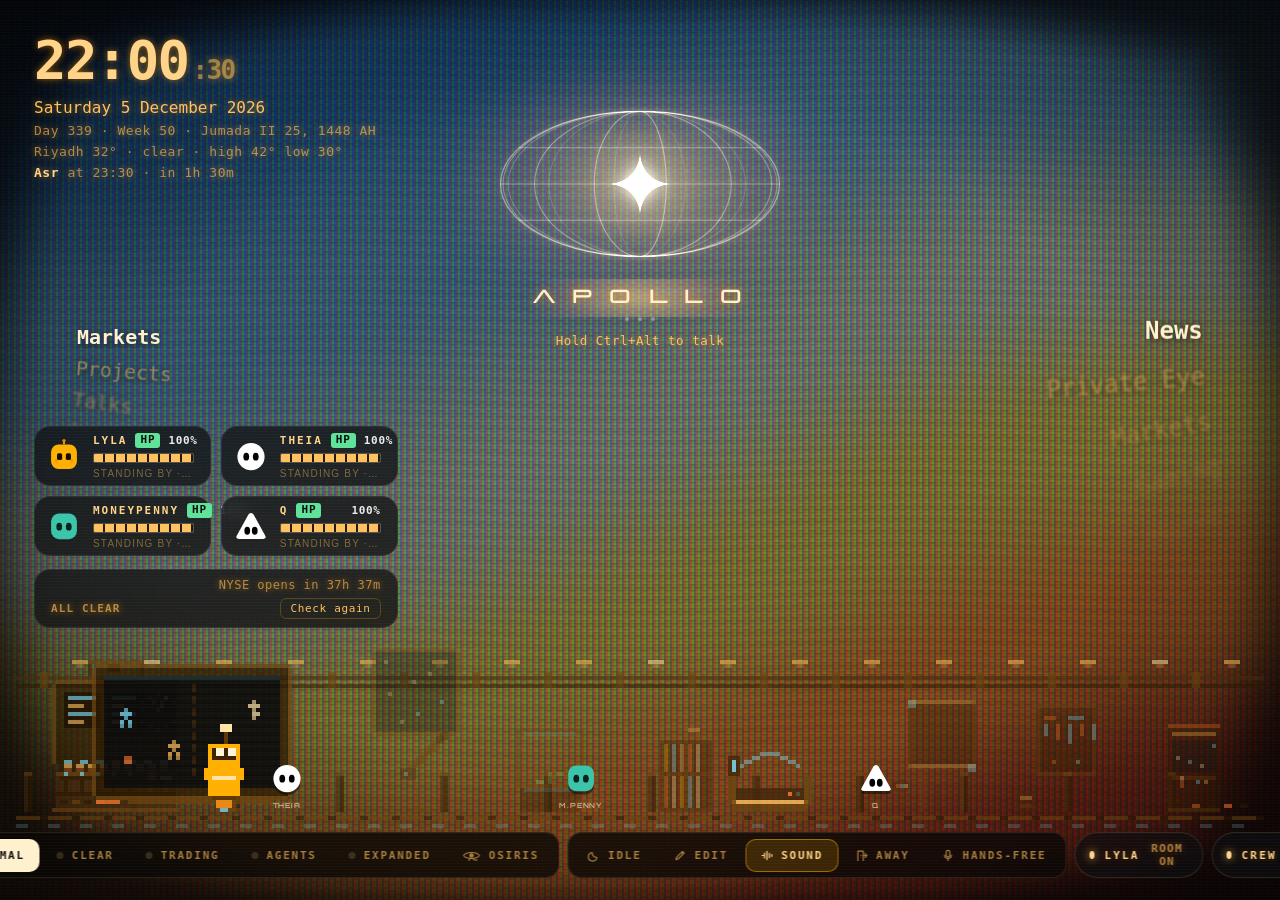
==== commit adadc928: "Idle: a retro green-tube TV with Apollo and the crew in five scenes; MONEYPENNY leads an analyst tea" ====
--- a/ui/full/index.html
+++ b/ui/full/index.html
@@ -448,10 +448,13 @@
   <canvas id="idle-scene" aria-hidden="true"></canvas>
   <!-- Embers drifting over the sky (embers.js): light over true black, for an OLED. -->
   <canvas id="idle-embers" aria-hidden="true"></canvas>
+  <!-- The old television (crttv.js): Apollo and his crew on a green tube. -->
+  <div id="idle-tv" aria-hidden="true"></div>
   <div id="idle-controls">
     <div id="idle-scenes" role="group" aria-label="Idle scene">
       <button type="button" data-scene="horizon" data-sfx="none">Event horizon</button>
       <button type="button" data-scene="nebula" data-sfx="none">Ember nebula</button>
+      <button type="button" data-scene="tv" data-sfx="none">Retro TV</button>
     </div>
     <button id="idle-back" type="button" data-sfx="none" aria-label="Back to Apollo">‹ Back</button>
   </div>
--- a/ui/full/app.css
+++ b/ui/full/app.css
@@ -3508,3 +3508,114 @@
 }
 #idle-scenes.on, #idle-scenes button.on { box-shadow: 0 0 30px rgba(255, 176, 0, .7); }
 @media (prefers-reduced-motion: reduce) { #idle-embers { display: none; } }
+
+
+/* --- the reader: an agent's whole result, opened in the page ---------------- */
+#crew-reader { position: fixed; inset: 0; z-index: 80; display: grid; place-items: center; background: rgba(0, 0, 0, .62);
+               opacity: 0; pointer-events: none; transition: opacity .25s ease; }
+#crew-reader.on { opacity: 1; pointer-events: auto; }
+.rd-panel { width: min(1180px, 92vw); height: min(820px, 86vh); display: flex; flex-direction: column; border-radius: 22px; overflow: hidden;
+            background: linear-gradient(180deg, #1b1b1f, #121214); border: 1px solid rgba(255,255,255,.1);
+            box-shadow: 0 40px 90px rgba(0,0,0,.7); transform: translateY(14px) scale(.97); transition: transform .45s cubic-bezier(.22,1.2,.36,1); }
+#crew-reader.on .rd-panel { transform: none; }
+.rd-head { display: flex; justify-content: space-between; align-items: center; gap: 16px; padding: 16px 22px; border-bottom: 1px solid rgba(255,255,255,.08); }
+.rd-head b { font: 700 15px Orbitron, sans-serif; letter-spacing: .14em; color: #fff; margin-right: 12px; }
+.rd-head span { font-size: 12px; color: rgba(255,255,255,.5); letter-spacing: .08em; }
+.rd-tools { display: flex; gap: 8px; }
+.rd-tools button, .rd-short-tools button { background: rgba(255,255,255,.07); border: 1px solid rgba(255,255,255,.12); color: #f2efe8; border-radius: 999px;
+            padding: 7px 14px; font-size: 12px; cursor: pointer; }
+.rd-tools button:hover, .rd-short-tools button:hover { background: rgba(255,255,255,.14); }
+.rd-x { font-size: 14px !important; }
+.rd-body { flex: 1; min-height: 0; display: grid; grid-template-columns: 280px 1fr; }
+.rd-list { overflow-y: auto; padding: 12px; border-right: 1px solid rgba(255,255,255,.07); display: grid; gap: 6px; align-content: start; }
+.rd-item { text-align: left; background: none; border: 1px solid transparent; border-radius: 12px; padding: 10px 12px; color: rgba(255,255,255,.75);
+           font-size: 12.5px; line-height: 1.4; cursor: pointer; }
+.rd-item small { display: block; margin-top: 3px; color: rgba(255,255,255,.35); font-size: 10.5px; }
+.rd-item:hover { background: rgba(255,255,255,.05); }
+.rd-item.on { background: rgba(255,255,255,.08); border-color: rgba(255,255,255,.12); color: #fff; }
+.rd-doc { overflow-y: auto; padding: 22px 34px 40px; color: rgba(255,255,255,.86); font-size: 15px; line-height: 1.7; }
+.rd-doc > * { max-width: 760px; }
+.rd-task { font-size: 20px; font-weight: 600; color: #fff; margin: 0 0 4px; line-height: 1.35; }
+.rd-meta { font-size: 12px; color: rgba(255,255,255,.4); margin: 0 0 16px; letter-spacing: .04em; }
+.rd-summary { padding: 12px 16px; border-radius: 12px; background: rgba(245,184,61,.08); border: 1px solid rgba(245,184,61,.2); color: #f6e7c8; }
+.rd-text h3 { font-size: 17px; color: #fff; margin: 22px 0 8px; }
+.rd-text h4 { font-size: 14px; color: #fff; margin: 18px 0 6px; letter-spacing: .04em; }
+.rd-text p { margin: 0 0 12px; }
+.rd-text ul { margin: 0 0 14px; padding-left: 20px; }
+.rd-text li { margin-bottom: 6px; }
+.rd-text a, .rd-text a:visited { color: #8fc3ff; }
+.rd-short { margin: 8px 0 20px; display: grid; gap: 10px; }
+.rd-preview { width: 100%; max-width: 760px; border-radius: 12px; background: #fff; }
+.rd-short-tools { display: flex; gap: 8px; }
+.rd-play { background: #f2efe8 !important; color: #111 !important; font-weight: 600; }
+.rd-analysis { max-width: 760px; }
+@media (max-width: 900px) { .rd-body { grid-template-columns: 1fr; } .rd-list { max-height: 160px; border-right: 0; border-bottom: 1px solid rgba(255,255,255,.07); } }
+@media (prefers-reduced-motion: reduce) { .rd-panel { transition: none; } }
+
+/* -- the idle screen's old television (crttv.js) ------------------------------------ */
+#idle-tv { position: absolute; inset: 0; z-index: 1; display: grid; place-items: center; opacity: 0;
+           pointer-events: none; transition: opacity 1.4s ease-in-out .3s; background: #000; }
+body.asleep #idle-tv.on { opacity: 1; }
+body.asleep.tv-idle #sleep-copy, body.asleep.tv-idle #idle-embers, body.asleep.tv-idle #sleep-wake { opacity: 0 !important; }
+.tv-room { position: relative; width: min(1060px, 86vw); aspect-ratio: 1.36; perspective: 1700px; }
+.tv { position: absolute; inset: 0; transform-style: preserve-3d; animation: tv-drift 26s ease-in-out infinite alternate;
+      transform: rotateX(4deg) rotateY(-11deg); }
+@keyframes tv-drift { from { transform: rotateX(5deg) rotateY(-13deg) translateZ(0); }
+                      to { transform: rotateX(2deg) rotateY(-5deg) translateZ(30px); } }
+.tv-face { position: absolute; inset: 0; border-radius: 6.5% / 9%;
+  background: radial-gradient(120% 90% at 30% 10%, #ffffff 0%, #f3f1ec 38%, #dcd9d2 78%, #c9c5bd 100%);
+  box-shadow: inset 0 3px 2px rgba(255,255,255,.9), inset 0 -10px 24px rgba(0,0,0,.18), inset -14px 0 30px rgba(0,0,0,.08),
+              0 50px 90px rgba(0,0,0,.85), 0 0 0 1px rgba(0,0,0,.25); }
+/* its depth: the side and top of the case, seen past the face */
+.tv::before { content: ""; position: absolute; inset: 1% -2.4% 1% auto; width: 6%; border-radius: 0 40px 40px 0;
+  background: linear-gradient(90deg, #bdb9b1, #8f8b84); transform: translateZ(-60px) rotateY(90deg); transform-origin: left; }
+.tv-top { position: absolute; left: 3%; right: 3%; top: -3.2%; height: 6%; border-radius: 30px 30px 0 0;
+  background: linear-gradient(#fbfaf7, #d8d5ce); transform: rotateX(70deg); transform-origin: bottom; }
+.tv-bezel { position: absolute; left: 5.2%; right: 5.2%; top: 5%; height: 62%; border-radius: 4.5% / 7%;
+  background: linear-gradient(#e9e6e0, #f7f5f1 30%, #dad6cf); padding: 2.6%;
+  box-shadow: inset 0 6px 14px rgba(0,0,0,.28), inset 0 -2px 2px rgba(255,255,255,.9), 0 1px 0 #fff; }
+.tv-tube { position: relative; width: 100%; height: 100%; overflow: hidden; border-radius: 6% / 10%;
+  background: #031407; box-shadow: inset 0 0 50px 14px rgba(0,0,0,.95), 0 0 0 3px #1b1b1b, 0 0 0 5px #9d9a93; }
+.tv-tube canvas { position: absolute; inset: 0; width: 100%; height: 100%; image-rendering: pixelated;
+  filter: drop-shadow(0 0 3px rgba(110,255,150,.75)) drop-shadow(0 0 10px rgba(80,255,130,.35)) blur(.35px);
+  animation: tv-flick 4s steps(30) infinite; transform: scale(1.04); }
+@keyframes tv-flick { 0%, 100% { opacity: 1; } 47% { opacity: .94; } 48% { opacity: 1; } 75% { opacity: .97; } }
+.tv-lines { position: absolute; inset: 0; pointer-events: none;
+  background: repeating-linear-gradient(0deg, rgba(0,0,0,.42) 0 1px, transparent 1px 3px); mix-blend-mode: multiply; }
+.tv-glass { position: absolute; inset: 0; pointer-events: none; border-radius: inherit;
+  background: radial-gradient(130% 120% at 50% 50%, transparent 55%, rgba(0,0,0,.75) 100%),
+              radial-gradient(60% 40% at 28% 12%, rgba(255,255,255,.10), transparent 70%),
+              radial-gradient(80% 70% at 50% 50%, rgba(60,255,120,.10), transparent 70%); }
+.tv-hud { position: absolute; left: 7%; right: 7%; top: 6%; display: flex; justify-content: space-between; z-index: 1;
+  font: 700 clamp(9px, 1.15vw, 15px) "Courier New", monospace; letter-spacing: .14em; color: rgba(110,255,150,.75);
+  text-shadow: 0 0 6px rgba(110,255,150,.8); }
+.tv-hud u { text-underline-offset: 4px; color: rgba(150,255,180,.95); }
+.tv-badge { position: absolute; left: 50%; top: 63.5%; transform: translateX(-50%); padding: .5% 2.2%; border-radius: 8px;
+  background: linear-gradient(#ffffff, #e7e4de); box-shadow: 0 3px 6px rgba(0,0,0,.25), inset 0 -2px 2px rgba(0,0,0,.08);
+  font: italic 900 clamp(13px, 2.1vw, 28px) system-ui, sans-serif; letter-spacing: .01em; }
+.tv-badge b { color: #1a1a1a; } .tv-badge i { color: #1faa55; }
+.tv-panel { position: absolute; left: 5%; right: 5%; top: 72%; height: 15%; display: flex; align-items: center;
+  justify-content: space-between; padding: 0 2%; border-top: 1px solid rgba(0,0,0,.08); }
+.tv-knob { position: relative; width: 9.5%; aspect-ratio: 1; border-radius: 50%;
+  background: radial-gradient(circle at 35% 30%, #fff, #ebe8e2 55%, #cfcbc4);
+  box-shadow: 0 6px 10px rgba(0,0,0,.28), inset 0 -3px 4px rgba(0,0,0,.12);
+  outline: 2px dotted rgba(40,200,100,.65); outline-offset: 7px; }
+.tv-knob i { position: absolute; left: 50%; top: 14%; width: 3px; height: 26%; margin-left: -1.5px; border-radius: 2px;
+  background: #1faa55; transform-origin: 50% 138%; transform: rotate(var(--r)); }
+.tv-knob em { position: absolute; top: -34%; left: 50%; transform: translateX(-50%); font: 600 9px system-ui; color: #555; font-style: normal; letter-spacing: .1em; }
+.tv-knob small { position: absolute; bottom: -42%; left: 50%; transform: translateX(-50%); padding: 1px 8px; border-radius: 3px;
+  background: #111; color: #6eff96; font: 700 9px "Courier New", monospace; }
+.tv-btn { width: 6.5%; aspect-ratio: 1; border-radius: 18%; background: linear-gradient(#fff, #e3e0da);
+  box-shadow: 0 5px 8px rgba(0,0,0,.25), inset 0 -2px 3px rgba(0,0,0,.1); display: grid; place-items: center; }
+.tv-btn i { width: 34%; height: 34%; border-radius: 50%; border: 2px solid #777; }
+.tv-power i { border-color: #1faa55; box-shadow: 0 0 8px #3dff7f; }
+.tv-jacks { position: absolute; left: 9%; top: 89%; display: flex; gap: 3.2%; width: 30%; }
+.tv-jacks span { width: 13%; aspect-ratio: 1; border-radius: 50%; background: radial-gradient(#1faa55 30%, #11733a 60%, #0a3d1f);
+  box-shadow: 0 4px 6px rgba(0,0,0,.4); }
+.tv-jacks .tv-jack-empty { background: radial-gradient(#000 35%, #333 45%, #aaa 60%, #ddd); }
+.tv-cable { position: absolute; width: 1.1%; height: 22%; top: 96%; background: linear-gradient(90deg, #111, #333, #111);
+  border-radius: 6px; transform-origin: top; }
+.tv-cable-a { left: 11%; transform: rotate(14deg); } .tv-cable-b { left: 15.6%; transform: rotate(8deg); }
+.tv-floor { position: absolute; left: -10%; right: -10%; bottom: -16%; height: 22%;
+  background: radial-gradient(50% 50% at 50% 30%, rgba(60,255,120,.10), transparent 70%); filter: blur(6px); }
+@media (prefers-reduced-motion: reduce) { .tv { animation: none; } .tv-tube canvas { animation: none; } }
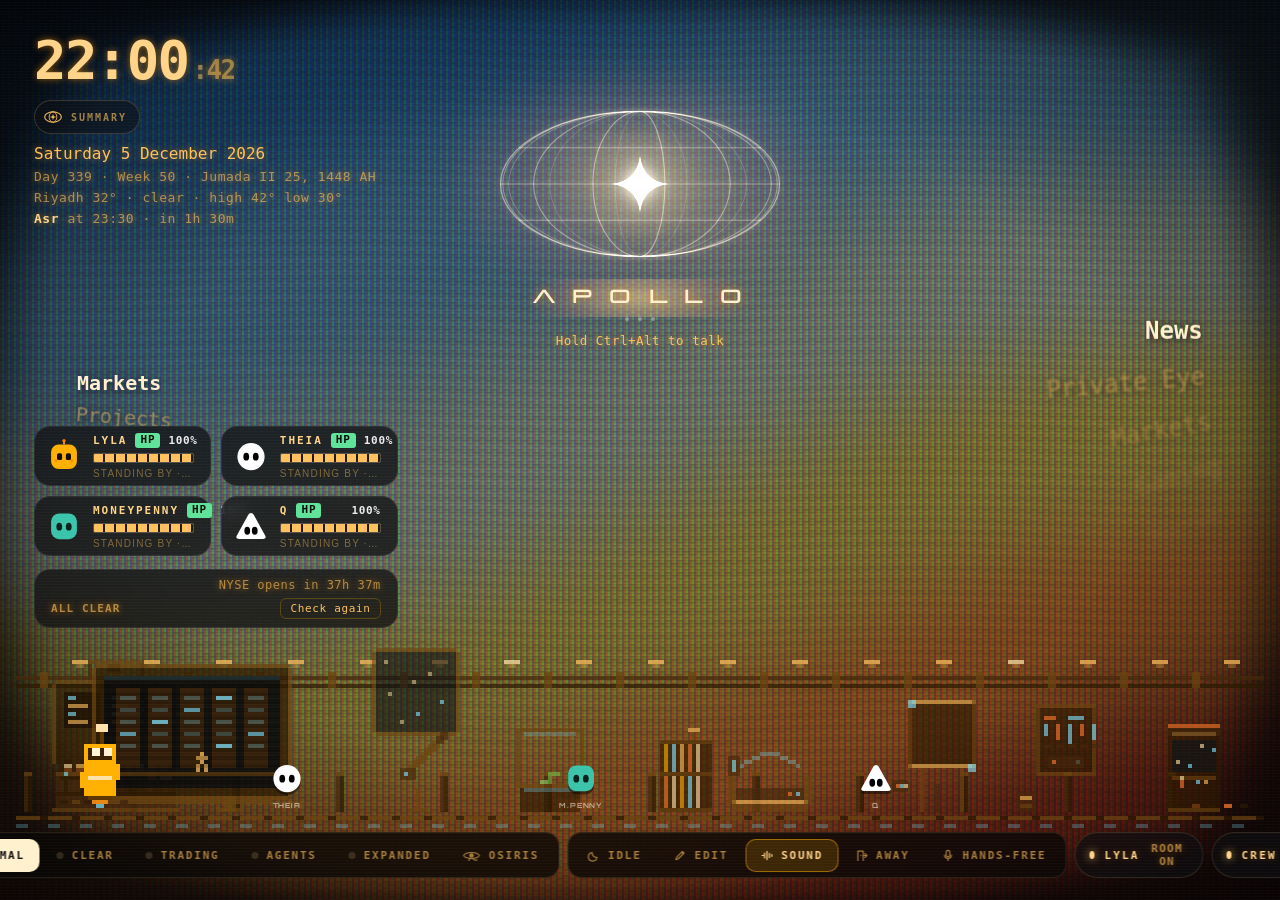
==== commit dca9bac1: "Your summary: a button by the clock lights when it is ready (morning, and after the US close); it op" ====
--- a/ui/full/index.html
+++ b/ui/full/index.html
@@ -40,6 +40,7 @@
        expand, laid out by tiles.js. -->
   <header id="clock-block" class="rise" data-display="today">
     <div id="clock"><span id="hhmm">--:--</span><span id="seconds">:--</span></div>
+    <button id="digest-btn" type="button" data-sfx="none" aria-label="Your summary"></button>
     <div id="date" class="line">&nbsp;</div>
     <div id="date-extra" class="caption">&nbsp;</div>
     <div id="weather" class="caption">&nbsp;</div>
@@ -438,6 +439,9 @@
 <!-- One display's settings in ultra mode: its size, and what it shows. -->
 <div id="tile-config" role="dialog" aria-hidden="true"></div>
 
+<!-- Your summary (digest.js): opened from the button by the clock. -->
+<div id="digest" aria-hidden="true"></div>
+
 <!-- A line of light down the glass as ultra mode brings its displays up. -->
 <div id="ultra-sweep" aria-hidden="true"></div>
 
--- a/ui/full/app.css
+++ b/ui/full/app.css
@@ -3619,3 +3619,79 @@
 .tv-floor { position: absolute; left: -10%; right: -10%; bottom: -16%; height: 22%;
   background: radial-gradient(50% 50% at 50% 30%, rgba(60,255,120,.10), transparent 70%); filter: blur(6px); }
 @media (prefers-reduced-motion: reduce) { .tv { animation: none; } .tv-tube canvas { animation: none; } }
+
+/* -- your summary (digest.js) ------------------------------------------------------- */
+#digest-btn { display: inline-flex; align-items: center; gap: 8px; margin-top: 12px; padding: 6px 12px 6px 8px;
+  border-radius: 999px; border: 1px solid rgba(255, 214, 150, .18); background: rgba(14, 14, 17, .55);
+  color: var(--caption); font: 700 10px var(--hud); letter-spacing: .2em; text-transform: uppercase; cursor: pointer;
+  position: relative; transition: color .3s, border-color .3s, box-shadow .3s; backdrop-filter: blur(10px); }
+#digest-btn svg { width: 20px; height: 20px; color: var(--amber); }
+#digest-btn:hover { color: var(--cream); border-color: rgba(255, 214, 150, .45); }
+#digest-btn .dg-dot { position: absolute; top: 3px; left: 22px; width: 7px; height: 7px; border-radius: 50%;
+  background: var(--amber-hot); box-shadow: 0 0 10px var(--amber-hot); opacity: 0; transform: scale(.4); transition: .4s; }
+#digest-btn.ready { color: var(--amber-bright); border-color: rgba(255, 176, 0, .5); }
+#digest-btn.ready .dg-dot { opacity: 1; transform: none; animation: dg-pulse 2.4s ease-in-out infinite; }
+#digest-btn.ready span::after { content: " · ready"; color: var(--amber-hot); }
+@keyframes dg-pulse { 50% { box-shadow: 0 0 2px var(--amber-hot); } }
+
+#digest { position: fixed; inset: 0; z-index: 60; display: grid; place-items: center; padding: 40px;
+  background: rgba(4, 4, 6, .62); backdrop-filter: blur(14px); opacity: 0; pointer-events: none; transition: opacity .35s; }
+#digest.on { opacity: 1; pointer-events: auto; }
+.dg-sheet { width: min(1180px, 100%); max-height: calc(100vh - 80px); overflow: auto; padding: 34px 38px 22px;
+  border-radius: 26px; background: rgba(16, 15, 18, .92); border: 1px solid rgba(255, 240, 206, .08);
+  box-shadow: 0 40px 120px rgba(0, 0, 0, .6); color: var(--cream); transform: translateY(14px) scale(.985);
+  transition: transform .45s cubic-bezier(.2, .8, .2, 1); scrollbar-width: thin; }
+#digest.on .dg-sheet { transform: none; }
+.dg-head { display: flex; justify-content: space-between; align-items: flex-start; gap: 20px; margin-bottom: 26px; }
+.dg-head h2 { margin: 0; font: 800 30px var(--display, inherit); letter-spacing: -.01em; }
+.dg-head p { margin: 6px 0 0; color: var(--caption); font: 500 13px var(--hud); letter-spacing: .06em; }
+.dg-head-right { display: flex; align-items: center; gap: 12px; }
+.dg-sky { display: flex; align-items: center; gap: 10px; padding-right: 10px; }
+.dg-sky b { font: 300 38px var(--display, inherit); }
+.dg-sky span { color: var(--caption); font: 500 12px var(--hud); line-height: 1.5; }
+.dg-refresh, .dg-close { width: 38px; height: 38px; border-radius: 50%; border: 1px solid rgba(255, 240, 206, .14);
+  background: transparent; color: var(--cream); font-size: 16px; cursor: pointer; transition: background .2s; }
+.dg-refresh:hover, .dg-close:hover { background: rgba(255, 240, 206, .08); }
+.dg-refresh.spin { animation: dg-spin 1s linear infinite; }
+@keyframes dg-spin { to { transform: rotate(360deg); } }
+.dg-grid { display: grid; grid-template-columns: repeat(2, minmax(0, 1fr)); gap: 16px; }
+.dg-card { padding: 20px 22px; border-radius: 18px; background: rgba(255, 255, 255, .035);
+  border: 1px solid rgba(255, 240, 206, .06); min-width: 0; }
+.dg-wide { grid-column: 1 / -1; }
+.dg-card h3 { margin: 0 0 14px; font: 800 11px var(--hud); letter-spacing: .22em; text-transform: uppercase; color: var(--amber); }
+.dg-card h3 small { margin-left: 8px; color: var(--caption); font-weight: 600; letter-spacing: .12em; }
+.dg-indices { display: grid; grid-template-columns: repeat(auto-fit, minmax(240px, 1fr)); gap: 22px; }
+.dg-index-head { display: flex; align-items: baseline; gap: 10px; margin-bottom: 8px; font: 600 13px var(--hud); }
+.dg-index-head b { margin-left: auto; font: 700 17px var(--hud); }
+.dg-index-head em { font-style: normal; font-weight: 700; }
+.dg-area { width: 100%; height: 64px; display: block; cursor: crosshair; }
+.dg-cross { stroke: rgba(255, 240, 206, .35); stroke-width: 1; opacity: 0; }
+.dg-area:hover .dg-cross { opacity: 1; }
+.up { color: var(--up); } .down { color: var(--down); }
+.dg-moves { display: grid; gap: 8px; }
+.dg-move { display: grid; grid-template-columns: 58px 1fr 64px 86px; align-items: center; gap: 10px; font: 600 12px var(--hud); }
+.dg-track { position: relative; height: 10px; }
+.dg-track b { position: absolute; left: 50%; top: -3px; bottom: -3px; width: 1px; background: rgba(255, 240, 206, .18); }
+.dg-track i { position: absolute; top: 0; bottom: 0; border-radius: 4px; }
+.dg-track i.up { background: var(--up); } .dg-track i.down { background: var(--down); }
+.dg-val { text-align: right; } .dg-call { color: var(--caption); font-size: 10px; letter-spacing: .08em; text-align: right; }
+.dg-stats { display: grid; grid-template-columns: repeat(3, 1fr); gap: 12px; }
+.dg-stat { display: grid; gap: 2px; }
+.dg-stat b { font: 300 34px var(--display, inherit); }
+.dg-stat span { font: 600 11px var(--hud); letter-spacing: .06em; }
+.dg-stat small { color: var(--caption); font: 500 10px var(--hud); }
+.dg-recent { list-style: none; margin: 16px 0 0; padding: 0; display: grid; gap: 6px; font: 600 12px var(--hud); }
+.dg-recent li { display: grid; grid-template-columns: 58px 1fr 64px 20px; gap: 10px; }
+.dg-recent em { font-style: normal; color: var(--caption); }
+.dg-news { display: grid; grid-template-columns: repeat(auto-fit, minmax(260px, 1fr)); gap: 18px; }
+.dg-topic h4 { margin: 0 0 8px; font: 700 11px var(--hud); letter-spacing: .14em; text-transform: uppercase; color: var(--caption); }
+.dg-topic a { display: block; padding: 8px 0; color: var(--cream); text-decoration: none; font: 500 14px/1.4 var(--body, inherit);
+  border-top: 1px solid rgba(255, 240, 206, .06); }
+.dg-topic a:hover { color: var(--amber-bright); }
+.dg-topic small { display: block; margin-top: 3px; color: var(--caption); font: 500 11px var(--hud); }
+.dg-list { list-style: none; margin: 0; padding: 0; display: grid; gap: 8px; font: 500 14px var(--body, inherit); }
+.dg-list small { margin-left: 8px; color: var(--caption); font: 500 11px var(--hud); }
+.dg-empty, .dg-nochart, .dg-loading { color: var(--caption); font: 500 13px var(--hud); }
+.dg-loading { padding: 60px; text-align: center; }
+.dg-foot { margin-top: 18px; text-align: center; color: var(--caption); font: 500 11px var(--hud); letter-spacing: .08em; }
+@media (max-width: 900px) { .dg-grid { grid-template-columns: 1fr; } .dg-stats { grid-template-columns: repeat(2, 1fr); } }
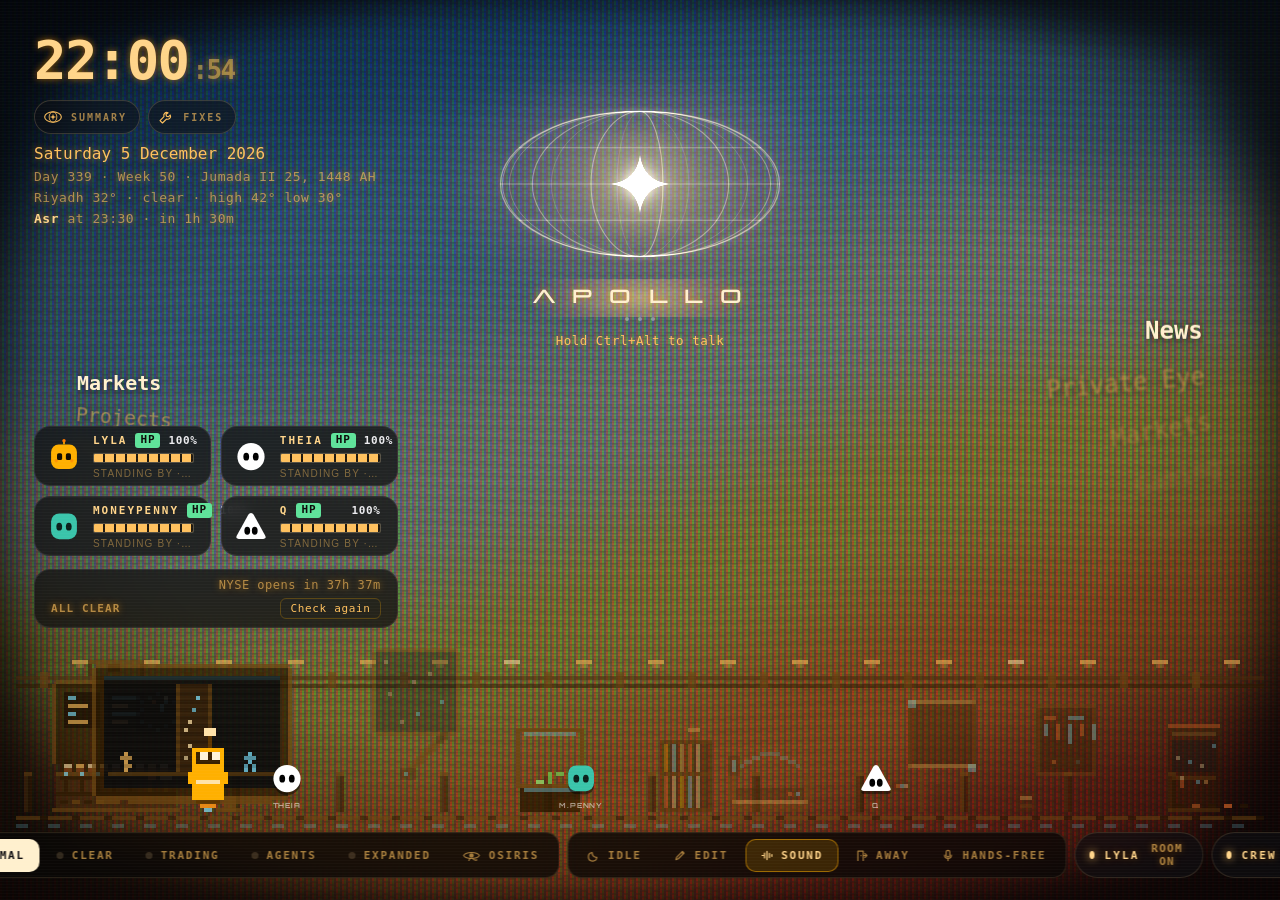
==== commit 1617b1be: "Apollo improves himself: MONEYPENNY reviews her wrong calls and reads her lessons before each new on" ====
--- a/ui/full/index.html
+++ b/ui/full/index.html
@@ -40,7 +40,10 @@
        expand, laid out by tiles.js. -->
   <header id="clock-block" class="rise" data-display="today">
     <div id="clock"><span id="hhmm">--:--</span><span id="seconds">:--</span></div>
-    <button id="digest-btn" type="button" data-sfx="none" aria-label="Your summary"></button>
+    <div id="clock-pills">
+      <button id="digest-btn" type="button" data-sfx="none" aria-label="Your summary"></button>
+      <button id="fixes-btn" type="button" data-sfx="none" aria-label="Q's fixes for the display"></button>
+    </div>
     <div id="date" class="line">&nbsp;</div>
     <div id="date-extra" class="caption">&nbsp;</div>
     <div id="weather" class="caption">&nbsp;</div>
@@ -441,6 +444,7 @@
 
 <!-- Your summary (digest.js): opened from the button by the clock. -->
 <div id="digest" aria-hidden="true"></div>
+<div id="fixes" aria-hidden="true"></div>
 
 <!-- A line of light down the glass as ultra mode brings its displays up. -->
 <div id="ultra-sweep" aria-hidden="true"></div>
--- a/ui/full/app.css
+++ b/ui/full/app.css
@@ -3695,3 +3695,61 @@
 .dg-loading { padding: 60px; text-align: center; }
 .dg-foot { margin-top: 18px; text-align: center; color: var(--caption); font: 500 11px var(--hud); letter-spacing: .08em; }
 @media (max-width: 900px) { .dg-grid { grid-template-columns: 1fr; } .dg-stats { grid-template-columns: repeat(2, 1fr); } }
+
+/* THEIA's read of an idea */
+.idea-theia { justify-self: start; margin-top: 6px; padding: 4px 10px; border-radius: 999px; cursor: pointer;
+  border: 1px solid rgba(255, 214, 150, .25); background: transparent; color: var(--amber); font: 700 10px var(--hud);
+  letter-spacing: .14em; text-transform: uppercase; }
+.idea-theia.new { color: #160c00; background: var(--amber-bright); box-shadow: 0 0 14px rgba(255, 176, 0, .5); }
+.idea-wait { color: var(--caption); font: 500 10px var(--hud); letter-spacing: .1em; }
+.idea-read { grid-column: 1 / -1; margin-top: 8px; padding: 12px 14px; border-radius: 12px; background: rgba(255, 255, 255, .04);
+  font: 400 13px/1.55 var(--body, inherit); max-height: 360px; overflow: auto; }
+.dg-sub { margin: 18px 0 8px; font: 700 10px var(--hud); letter-spacing: .16em; text-transform: uppercase; color: var(--caption); }
+.dg-lessons { list-style: none; margin: 0; padding: 0; display: grid; gap: 8px; }
+.dg-lessons li { display: grid; grid-template-columns: 58px 1fr; gap: 10px; font: 600 12px var(--hud); }
+.dg-lessons p { margin: 0; font: 400 13px/1.45 var(--body, inherit); color: var(--cream); }
+.dg-three { display: grid; grid-template-columns: repeat(auto-fit, minmax(240px, 1fr)); gap: 16px; }
+.dg-three em { font: 700 10px var(--hud); letter-spacing: .16em; text-transform: uppercase; color: var(--amber); font-style: normal; }
+.dg-three p { margin: 6px 0 0; font: 400 15px/1.5 var(--body, inherit); }
+
+/* -- Q's fixes (fixes.js) -- */
+#clock-pills { display: flex; gap: 8px; }
+#fixes-btn { display: inline-flex; align-items: center; gap: 8px; margin-top: 12px; padding: 6px 12px 6px 8px;
+  border-radius: 999px; border: 1px solid rgba(255, 214, 150, .18); background: rgba(14, 14, 17, .55);
+  color: var(--caption); font: 700 10px var(--hud); letter-spacing: .2em; text-transform: uppercase; cursor: pointer;
+  position: relative; backdrop-filter: blur(10px); transition: color .3s, border-color .3s; }
+#fixes-btn svg { width: 18px; height: 18px; color: var(--amber); }
+#fixes-btn:hover { color: var(--cream); border-color: rgba(255, 214, 150, .45); }
+#fixes-btn .dg-dot { position: absolute; top: 3px; left: 20px; width: 7px; height: 7px; border-radius: 50%;
+  background: var(--amber-hot); box-shadow: 0 0 10px var(--amber-hot); opacity: 0; transition: .4s; }
+#fixes-btn.ready { color: var(--amber-bright); border-color: rgba(255, 176, 0, .5); }
+#fixes-btn.ready .dg-dot { opacity: 1; animation: dg-pulse 2.4s ease-in-out infinite; }
+#fixes { position: fixed; inset: 0; z-index: 60; display: grid; place-items: center; padding: 40px;
+  background: rgba(4, 4, 6, .62); backdrop-filter: blur(14px); opacity: 0; pointer-events: none; transition: opacity .35s; }
+#fixes.on { opacity: 1; pointer-events: auto; }
+.fx-sheet { width: min(980px, 100%); }
+.fx-btn, .fx-ask button { padding: 9px 16px; border-radius: 999px; border: 0; cursor: pointer; font: 700 11px var(--hud);
+  letter-spacing: .12em; text-transform: uppercase; color: #160c00; background: var(--amber-bright); }
+.fx-btn.ghost, .fx-acts .ghost, .fx-ask .ghost { color: var(--cream); background: transparent; border: 1px solid rgba(255, 240, 206, .18); }
+.fx-note { margin: -10px 0 16px; color: var(--amber-bright); font: 600 12px var(--hud); }
+.fx-item { display: grid; grid-template-columns: 1fr auto; gap: 18px; align-items: center; padding: 18px 20px; margin-bottom: 12px;
+  border-radius: 16px; background: rgba(255, 255, 255, .035); border: 1px solid rgba(255, 240, 206, .06); }
+.fx-item.no { opacity: .45; } .fx-item.sent { border-color: rgba(95, 227, 154, .3); }
+.fx-item em { font: 700 10px var(--hud); letter-spacing: .16em; text-transform: uppercase; color: var(--amber); font-style: normal; }
+.fx-item h4 { margin: 6px 0 4px; font: 700 16px var(--body, inherit); color: var(--cream); }
+.fx-item p { margin: 0; color: var(--caption); font: 400 13px/1.5 var(--body, inherit); }
+.fx-acts { display: flex; flex-direction: column; gap: 8px; }
+.fx-acts button { padding: 8px 14px; border-radius: 999px; border: 0; cursor: pointer; font: 700 10px var(--hud);
+  letter-spacing: .12em; text-transform: uppercase; color: #160c00; background: var(--amber-bright); }
+.fx-acts a { color: var(--up); font: 700 11px var(--hud); }
+body.fx-picking, body.fx-picking * { cursor: crosshair !important; }
+.fx-ring { position: fixed; z-index: 90; pointer-events: none; border: 2px solid var(--amber-hot); border-radius: 6px;
+  box-shadow: 0 0 0 9999px rgba(0, 0, 0, .25), 0 0 18px rgba(255, 176, 0, .6); transition: all .08s; }
+.fx-tip { position: fixed; z-index: 91; top: 18px; left: 50%; transform: translateX(-50%); padding: 8px 16px; border-radius: 999px;
+  background: rgba(16, 15, 18, .92); color: var(--amber-bright); font: 700 11px var(--hud); letter-spacing: .12em; pointer-events: none; }
+.fx-ask { position: fixed; z-index: 92; width: 360px; padding: 16px; border-radius: 16px; background: rgba(16, 15, 18, .96);
+  border: 1px solid rgba(255, 214, 150, .25); box-shadow: 0 20px 60px rgba(0, 0, 0, .6); display: grid; gap: 10px; cursor: auto; }
+.fx-ask label { color: var(--amber); font: 700 11px var(--hud); letter-spacing: .14em; text-transform: uppercase; }
+.fx-ask textarea { resize: none; padding: 10px; border-radius: 10px; border: 1px solid rgba(255, 240, 206, .14);
+  background: rgba(255, 255, 255, .04); color: var(--cream); font: 400 14px var(--body, inherit); cursor: text; }
+.fx-ask div { display: flex; gap: 8px; }
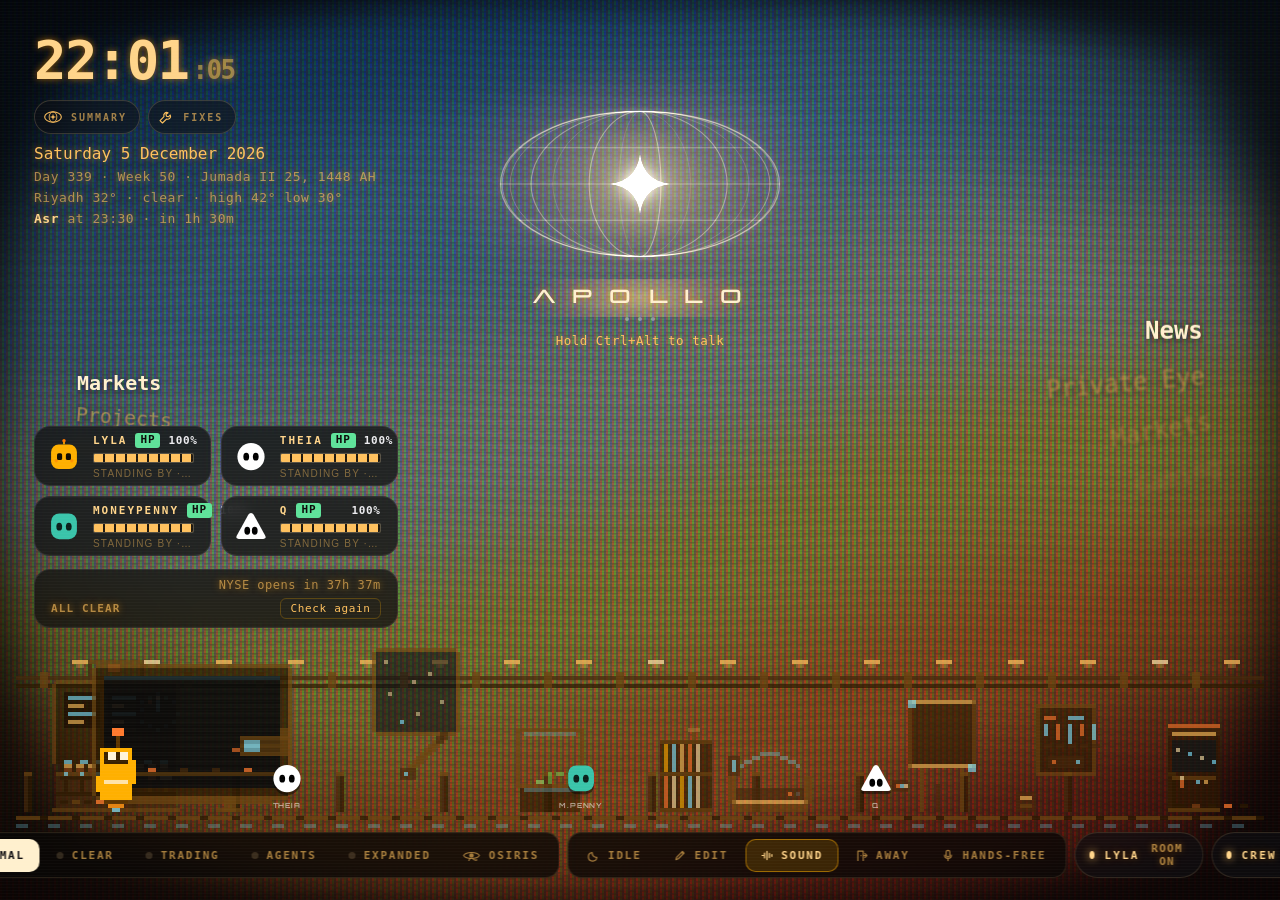
==== commit 49a00e6b: "Projects are yours now: add your own (Apollo, Nolock...), each with a full-screen Freeform-style boa" ====
--- a/ui/full/index.html
+++ b/ui/full/index.html
@@ -445,6 +445,8 @@
 <!-- Your summary (digest.js): opened from the button by the clock. -->
 <div id="digest" aria-hidden="true"></div>
 <div id="fixes" aria-hidden="true"></div>
+<!-- A project's board, full screen (board.js). -->
+<div id="board" aria-hidden="true"></div>
 
 <!-- A line of light down the glass as ultra mode brings its displays up. -->
 <div id="ultra-sweep" aria-hidden="true"></div>
--- a/ui/full/app.css
+++ b/ui/full/app.css
@@ -3753,3 +3753,80 @@
 .fx-ask textarea { resize: none; padding: 10px; border-radius: 10px; border: 1px solid rgba(255, 240, 206, .14);
   background: rgba(255, 255, 255, .04); color: var(--cream); font: 400 14px var(--body, inherit); cursor: text; }
 .fx-ask div { display: flex; gap: 8px; }
+
+/* -- your projects -- */
+.deck-blank { display: grid; place-items: center; font: 800 54px var(--display, inherit); color: rgba(255, 240, 206, .25);
+  background: linear-gradient(135deg, rgba(255, 176, 0, .14), rgba(106, 183, 255, .08)); }
+.proj-theia { margin-left: auto; width: 18px; height: 18px; color: #b9a6ff; }
+.proj-theia.new { color: #d9ccff; filter: drop-shadow(0 0 6px #a68bff); animation: dg-pulse 2.4s ease-in-out infinite; }
+.deck-new { display: grid; gap: 8px; align-content: center; padding: 18px; text-align: left; cursor: default; }
+.deck-new b { color: var(--amber-bright); font: 800 13px var(--hud); letter-spacing: .12em; }
+.deck-new input { padding: 8px 10px; border-radius: 8px; border: 1px solid rgba(255, 240, 206, .14); background: rgba(255, 255, 255, .04);
+  color: var(--cream); font: 500 13px var(--body, inherit); }
+.deck-new button { justify-self: start; padding: 7px 16px; border-radius: 999px; border: 0; background: var(--amber-bright); color: #160c00;
+  font: 700 11px var(--hud); letter-spacing: .12em; cursor: pointer; }
+.proj-name, .proj-sub { outline: none; border-radius: 6px; }
+.proj-name:focus, .proj-sub:focus { background: rgba(255, 255, 255, .05); }
+.proj-sub:empty::before { content: attr(data-placeholder); color: var(--caption); }
+.proj-preview { width: 100%; max-height: 260px; object-fit: contain; border-radius: 12px; background: #141317; margin: 10px 0; }
+.proj-acts { display: flex; gap: 10px; margin: 10px 0 14px; }
+.proj-acts button { padding: 10px 18px; border-radius: 999px; border: 0; cursor: pointer; font: 700 11px var(--hud); letter-spacing: .12em;
+  text-transform: uppercase; background: var(--amber-bright); color: #160c00; }
+.proj-acts .ghost { background: transparent; color: var(--caption); border: 1px solid rgba(255, 240, 206, .14); }
+.proj-acts .ghost.sure { color: var(--down); border-color: var(--down); }
+.proj-theia-notes { padding: 14px 16px; border-radius: 14px; background: rgba(166, 139, 255, .07); border: 1px solid rgba(166, 139, 255, .22); }
+.proj-theia-notes h4 { display: flex; align-items: center; gap: 8px; margin: 0 0 6px; color: #c9b8ff; font: 800 11px var(--hud); letter-spacing: .18em; }
+.proj-theia-notes h4 svg { width: 18px; height: 18px; }
+.proj-theia-notes summary { cursor: pointer; color: var(--caption); font: 600 11px var(--hud); margin-top: 6px; }
+
+/* -- a project's board (board.js) -- */
+#board { position: fixed; inset: 0; z-index: 80; background: #141317; opacity: 0; pointer-events: none; transition: opacity .3s;
+  font-family: Inter, "IBM Plex Sans Arabic", system-ui, sans-serif; }
+#board.on { opacity: 1; pointer-events: auto; }
+.bd-svg { position: absolute; inset: 0; width: 100%; height: 100%; touch-action: none; cursor: crosshair; }
+#board[data-tool="select"] .bd-svg { cursor: default; }
+#board[data-tool="hand"] .bd-svg, #board.panning .bd-svg { cursor: grab; }
+#board[data-tool="eraser"] .bd-svg { cursor: cell; }
+#board[data-tool="select"] .bd-item { cursor: move; }
+.bd-selbox { fill: none; stroke: #6ab7ff; stroke-dasharray: 6 4; }
+.bd-handle { fill: #6ab7ff; cursor: nwse-resize; }
+.bd-note { width: 100%; height: 100%; box-sizing: border-box; padding: 14px; border-radius: 6px; color: #1b1a17; outline: none;
+  font: 500 16px/1.4 Inter, "IBM Plex Sans Arabic", sans-serif; white-space: pre-wrap; overflow: hidden;
+  box-shadow: 0 10px 24px rgba(0, 0, 0, .35); }
+.bd-text { display: inline-block; min-width: 20px; outline: none; white-space: pre; font-weight: 600; line-height: 1.3;
+  font-family: Inter, "IBM Plex Sans Arabic", sans-serif; }
+.bd-top { position: absolute; top: 16px; left: 20px; right: 20px; display: flex; justify-content: space-between; align-items: center; pointer-events: none; }
+.bd-top > * { pointer-events: auto; }
+.bd-name { color: #f5f1e8; font: 700 18px Inter, sans-serif; margin-right: 12px; }
+.bd-state { color: #8f8a80; font: 500 12px Inter, sans-serif; }
+.bd-top-r { display: flex; gap: 8px; }
+.bd-top-r button { padding: 9px 16px; border-radius: 999px; border: 1px solid rgba(255, 255, 255, .12); background: rgba(30, 29, 35, .9);
+  color: #f5f1e8; font: 600 13px Inter, sans-serif; cursor: pointer; }
+.bd-top-r .bd-theia-btn { border-color: rgba(166, 139, 255, .45); color: #d9ccff; }
+.bd-top-r .bd-close { background: #f5f1e8; color: #141317; }
+.bd-tools { position: absolute; left: 50%; bottom: 22px; transform: translateX(-50%); display: flex; align-items: center; gap: 2px; padding: 6px;
+  border-radius: 16px; background: rgba(30, 29, 35, .94); border: 1px solid rgba(255, 255, 255, .08); box-shadow: 0 16px 40px rgba(0, 0, 0, .45); }
+.bd-tools > i { width: 1px; height: 24px; margin: 0 6px; background: rgba(255, 255, 255, .12); }
+.bd-tools button { width: 40px; height: 40px; border-radius: 10px; border: 0; background: transparent; color: #cfc9bd; cursor: pointer; display: grid; place-items: center; }
+.bd-tools button svg { width: 22px; height: 22px; fill: none; stroke: currentColor; stroke-width: 1.6; stroke-linecap: round; stroke-linejoin: round; }
+.bd-tools button:hover { background: rgba(255, 255, 255, .06); }
+.bd-tools button.on { background: #f5f1e8; color: #141317; }
+.bd-props { position: absolute; left: 20px; top: 50%; transform: translateY(-50%); display: grid; gap: 14px; padding: 12px 10px;
+  border-radius: 16px; background: rgba(30, 29, 35, .94); border: 1px solid rgba(255, 255, 255, .08); }
+.bd-props > div { display: grid; gap: 8px; justify-items: center; }
+.bd-props [data-color], .bd-props [data-note] { width: 22px; height: 22px; border-radius: 50%; border: 2px solid transparent; background: var(--c); cursor: pointer; }
+.bd-props [data-note] { border-radius: 5px; }
+.bd-props .on { border-color: #6ab7ff; box-shadow: 0 0 0 2px #141317 inset; }
+.bd-widths button { width: 26px; height: 20px; border: 0; border-radius: 6px; background: transparent; display: grid; place-items: center; cursor: pointer; }
+.bd-widths i { display: block; width: 18px; border-radius: 4px; background: #cfc9bd; }
+.bd-side { position: absolute; right: 20px; top: 72px; bottom: 90px; width: 340px; overflow: auto; padding: 18px; border-radius: 18px;
+  background: rgba(30, 29, 35, .96); border: 1px solid rgba(166, 139, 255, .3); color: #e9e4da; font: 400 14px/1.55 Inter, "IBM Plex Sans Arabic", sans-serif; }
+.bd-side header { display: flex; justify-content: space-between; margin-bottom: 10px; color: #d9ccff; letter-spacing: .14em; font-size: 12px; }
+.bd-side header button { border: 0; background: none; color: #8f8a80; cursor: pointer; }
+.bd-side h5 { margin: 12px 0 4px; color: #c9b8ff; font: 700 11px Inter, sans-serif; letter-spacing: .12em; }
+.bd-side li { margin-left: 16px; }
+.bd-side small, .bd-wait { color: #8f8a80; }
+.proj-open .proj-body { flex: 1; min-height: 0; display: flex; }
+.proj-open .proj-card.k-mine { overflow-y: auto; scrollbar-width: thin; }
+.proj-card.k-mine .proj-preview { max-height: 150px; }
+#board foreignObject { overflow: visible; }
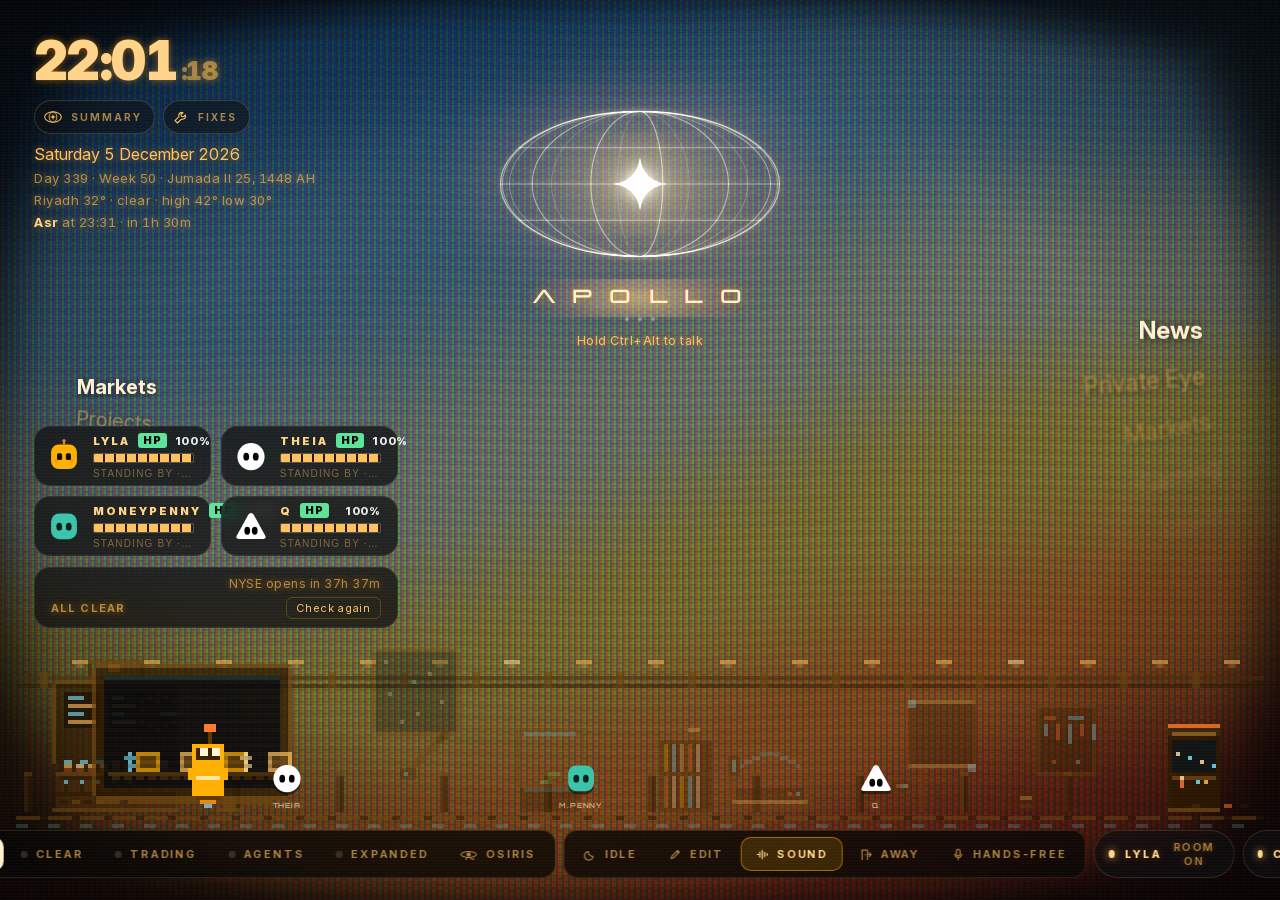
==== commit 58bc00b5: "Ideas open full screen with THEIA's read as cards and a chat with her; the display takes the keyboar" ====
--- a/ui/full/index.html
+++ b/ui/full/index.html
@@ -447,6 +447,8 @@
 <div id="fixes" aria-hidden="true"></div>
 <!-- A project's board, full screen (board.js). -->
 <div id="board" aria-hidden="true"></div>
+<!-- One idea, full screen, with THEIA (ideaview.js). -->
+<div id="idea-view" aria-hidden="true"></div>
 
 <!-- A line of light down the glass as ultra mode brings its displays up. -->
 <div id="ultra-sweep" aria-hidden="true"></div>
--- a/ui/full/app.css
+++ b/ui/full/app.css
@@ -14,19 +14,6 @@
 @font-face { font-family: "VT323"; font-weight: 400; font-display: block;
              src: url("fonts/vt323/VT323-Regular.ttf") format("truetype"); }
 
-/* IBM Plex Mono, for everything on the display - the labels, the lists, the
-   buttons, the clock - in the five weights it is set in. SIL Open Font
-   License (fonts/ibm-plex-mono/OFL.txt), carried with the page. */
-@font-face { font-family: "IBM Plex Mono"; font-weight: 200; font-display: block;
-             src: url("fonts/ibm-plex-mono/ibm-plex-mono-latin-200-normal.woff2") format("woff2"); }
-@font-face { font-family: "IBM Plex Mono"; font-weight: 300; font-display: block;
-             src: url("fonts/ibm-plex-mono/ibm-plex-mono-latin-300-normal.woff2") format("woff2"); }
-@font-face { font-family: "IBM Plex Mono"; font-weight: 400; font-display: block;
-             src: url("fonts/ibm-plex-mono/ibm-plex-mono-latin-400-normal.woff2") format("woff2"); }
-@font-face { font-family: "IBM Plex Mono"; font-weight: 500; font-display: block;
-             src: url("fonts/ibm-plex-mono/ibm-plex-mono-latin-500-normal.woff2") format("woff2"); }
-@font-face { font-family: "IBM Plex Mono"; font-weight: 600; font-display: block;
-             src: url("fonts/ibm-plex-mono/ibm-plex-mono-latin-600-normal.woff2") format("woff2"); }
 
 /* Melete, for Apollo's name under the ring: the neon sign. SIL Open Font
    License (fonts/melete/OFL.txt). */
@@ -39,32 +26,28 @@
 @font-face { font-family: "Martian Mono"; font-weight: 100 800; font-display: block;
              src: url("fonts/martian-mono/martian-mono-latin-wght-normal.woff2") format("woff2"); }
 
-/* Thmanyah, carried with Apollo rather than expected from the system, and
-   served from under this page because pywebview roots its server here. One
-   family sets both scripts, so a reply in Arabic is in the same face as one
-   in English - which is the whole reason for it. */
-@font-face { font-family: "Thmanyah"; font-weight: 300; font-display: block;
-             src: url("fonts/thmanyahsans-Light.woff2") format("woff2"); }
-@font-face { font-family: "Thmanyah"; font-weight: 400; font-display: block;
-             src: url("fonts/thmanyahsans-Regular.woff2") format("woff2"); }
-@font-face { font-family: "Thmanyah"; font-weight: 500; font-display: block;
-             src: url("fonts/thmanyahsans-Medium.woff2") format("woff2"); }
-@font-face { font-family: "Thmanyah"; font-weight: 700; font-display: block;
-             src: url("fonts/thmanyahsans-Bold.woff2") format("woff2"); }
-@font-face { font-family: "Thmanyah"; font-weight: 900; font-display: block;
-             src: url("fonts/thmanyahsans-Black.woff2") format("woff2"); }
-
-/* The serif, for the two places that are a name rather than a readout: the
-   idle screen's and the clock's, once. Display is cut for size - at 68px its contrast is
-   the point of it, and the text cut would look timid there. */
-@font-face { font-family: "Thmanyah Display"; font-weight: 400; font-display: block;
-             src: url("fonts/thmanyahserifdisplay-Regular.woff2") format("woff2"); }
-@font-face { font-family: "Thmanyah Display"; font-weight: 500; font-display: block;
-             src: url("fonts/thmanyahserifdisplay-Medium.woff2") format("woff2"); }
-@font-face { font-family: "Thmanyah Display"; font-weight: 700; font-display: block;
-             src: url("fonts/thmanyahserifdisplay-Bold.woff2") format("woff2"); }
-@font-face { font-family: "Thmanyah Display"; font-weight: 900; font-display: block;
-             src: url("fonts/thmanyahserifdisplay-Black.woff2") format("woff2"); }
+/* The face of Apollo: Inter for Latin - the open face closest to Apple's San
+   Francisco - and IBM Plex Sans Arabic for Arabic, the closest open match to
+   SF Arabic. Both under the SIL Open Font License (fonts/inter/OFL.txt,
+   fonts/plex-arabic/OFL.txt), so they travel with the code. Plex Arabic is
+   only asked for Arabic letters (unicode-range), so Latin always stays Inter. */
+@font-face { font-family: "Inter"; font-weight: 100 900; font-display: block;
+             src: url("fonts/inter/InterVariable.woff2") format("woff2"); }
+@font-face { font-family: "IBM Plex Sans Arabic"; font-weight: 300; font-display: block;
+             src: url("fonts/plex-arabic/ibm-plex-sans-arabic-arabic-300-normal.woff2") format("woff2");
+             unicode-range: U+0600-06FF, U+0750-077F, U+0870-08FF, U+FB50-FDFF, U+FE70-FEFF, U+200C-200E; }
+@font-face { font-family: "IBM Plex Sans Arabic"; font-weight: 400; font-display: block;
+             src: url("fonts/plex-arabic/ibm-plex-sans-arabic-arabic-400-normal.woff2") format("woff2");
+             unicode-range: U+0600-06FF, U+0750-077F, U+0870-08FF, U+FB50-FDFF, U+FE70-FEFF, U+200C-200E; }
+@font-face { font-family: "IBM Plex Sans Arabic"; font-weight: 500; font-display: block;
+             src: url("fonts/plex-arabic/ibm-plex-sans-arabic-arabic-500-normal.woff2") format("woff2");
+             unicode-range: U+0600-06FF, U+0750-077F, U+0870-08FF, U+FB50-FDFF, U+FE70-FEFF, U+200C-200E; }
+@font-face { font-family: "IBM Plex Sans Arabic"; font-weight: 600; font-display: block;
+             src: url("fonts/plex-arabic/ibm-plex-sans-arabic-arabic-600-normal.woff2") format("woff2");
+             unicode-range: U+0600-06FF, U+0750-077F, U+0870-08FF, U+FB50-FDFF, U+FE70-FEFF, U+200C-200E; }
+@font-face { font-family: "IBM Plex Sans Arabic"; font-weight: 700; font-display: block;
+             src: url("fonts/plex-arabic/ibm-plex-sans-arabic-arabic-700-normal.woff2") format("woff2");
+             unicode-range: U+0600-06FF, U+0750-077F, U+0870-08FF, U+FB50-FDFF, U+FE70-FEFF, U+200C-200E; }
 
 :root {
   --dock-room: 104px;              /* the bottom edge, with LYLA's room put away */
@@ -97,14 +80,16 @@
   /* Monospace throughout, IBM Plex Mono, with Thmanyah behind it: Plex has
      no Arabic, so a reply in Arabic falls through to Thmanyah letter by
      letter and is still set in a face made for it. */
-  --mono: "IBM Plex Mono", "Thmanyah", ui-monospace, Consolas, monospace;
-  --hud: "IBM Plex Mono", "Thmanyah", ui-monospace, Consolas, monospace;
-  --display: "IBM Plex Mono", "Thmanyah", ui-monospace, Consolas, monospace;
+  --mono: "Inter", "IBM Plex Sans Arabic", system-ui, sans-serif;
+  --hud: "Inter", "IBM Plex Sans Arabic", system-ui, sans-serif;
+  --display: "Inter", "IBM Plex Sans Arabic", system-ui, sans-serif;
+  --body: "Inter", "IBM Plex Sans Arabic", system-ui, sans-serif;
 }
 
 * { box-sizing: border-box; margin: 0; padding: 0; }
 
 html, body {
+  font-variant-numeric: tabular-nums;          /* figures line up, as the monospace's did */
   height: 100%;
   overflow: hidden;
   background: #060505;
@@ -1587,7 +1572,7 @@
                    animation: ap-word-bloom 6.4s ease-in-out infinite; }
 #wordmark .letters {
   position: relative; display: flex; gap: 6px;
-  font-family: "Melete", "IBM Plex Mono", monospace; font-size: 19px; font-weight: 500;
+  font-family: "Melete", "Inter", sans-serif; font-size: 19px; font-weight: 500;
   letter-spacing: 0.2em; color: #FFF0CE;
 }
 #wordmark .letters b { font-weight: inherit; animation: ap-sign 2.6s ease-in-out infinite; }
@@ -2295,8 +2280,8 @@
   --desk-bright: #F4FFF9;
   --desk-caption: rgba(160, 226, 204, 0.6);
   --desk-line: rgba(120, 240, 190, 0.1);
-  --desk-words: "Thmanyah", system-ui, sans-serif;
-  --desk-figures: "Martian Mono", "IBM Plex Mono", "Thmanyah", ui-monospace, monospace;
+  --desk-words: "Inter", "IBM Plex Sans Arabic", system-ui, sans-serif;
+  --desk-figures: "Martian Mono", "Inter", "IBM Plex Sans Arabic", ui-monospace, monospace;
   font-family: var(--desk-words);
   color: var(--desk-text);
 }
@@ -2789,10 +2774,10 @@
 /* ===== The crew page (crewpage.js) ===================================== */
 #agents.paged > :not(#crew-page) { display: none !important; }
 #crew-page { --cp-line: rgba(255,255,255,.08); --cp-dim: rgba(255,255,255,.45); --cp-ok: #3ddc84;
-  position: relative; height: 100%; overflow: auto; padding: 34px 48px 28px; font-family: "IBM Plex Mono", monospace;
+  position: relative; height: 100%; overflow: auto; padding: 34px 48px 28px; font-family: var(--hud);
   color: #ececef; font-size: 13px; scrollbar-width: none; display: flex; flex-direction: column; }
 .cp-top { display: flex; align-items: center; gap: 26px; margin-bottom: 30px; }
-.cp-top h1 { font: 600 13px "IBM Plex Mono"; letter-spacing: .32em; }
+.cp-top h1 { font: 600 13px var(--hud); letter-spacing: .32em; }
 .cp-meta { display: flex; gap: 22px; margin-left: auto; color: var(--cp-dim); font-size: 11px; letter-spacing: .1em; align-items: center; }
 .cp-meta b { color: #ececef; font-weight: 500; margin-right: 4px; }
 .cp-led { display: inline-block; width: 8px; height: 8px; border-radius: 50%; margin-right: 7px; vertical-align: 0; background: rgba(255,255,255,.18); }
@@ -2800,7 +2785,7 @@
 .cp-led.amb { background: radial-gradient(circle at 35% 30%, #fff1c8, #FFB000 45%, #8a5d00); box-shadow: 0 0 8px #FFB000; }
 .cp-led.bad { background: radial-gradient(circle at 35% 30%, #ffd0d0, #ff5a5f 45%, #8a1d20); box-shadow: 0 0 8px #ff5a5f; }
 .cp-looks { display: flex; padding: 3px; border-radius: 999px; border: 1px solid var(--cp-line); }
-.cp-looks button { border: 0; background: none; color: var(--cp-dim); font: 500 10px "IBM Plex Mono"; letter-spacing: .16em; padding: 5px 12px; border-radius: 999px; cursor: pointer; }
+.cp-looks button { border: 0; background: none; color: var(--cp-dim); font: 500 10px var(--hud); letter-spacing: .16em; padding: 5px 12px; border-radius: 999px; cursor: pointer; }
 .cp-looks button.on { background: rgba(255,255,255,.1); color: #fff; }
 .cp-knobs { display: none; }
 .cp-flow { flex: none; display: grid; grid-template-columns: 110px 60px 1fr; align-items: center; }
@@ -2849,7 +2834,7 @@
 #crew-page.look-minimal { background: #0b0b0d; }
 
 /* ---- CONSOLE: glass, metal and soft relief, as the approved design ---- */
-#crew-page.look-console { padding: 0 30px 30px; border-radius: 28px; font-family: "IBM Plex Mono", monospace;
+#crew-page.look-console { padding: 0 30px 30px; border-radius: 28px; font-family: var(--hud);
   background:
     radial-gradient(38% 55% at 4% 0%, rgba(255,176,0,.55), transparent 70%),
     radial-gradient(36% 55% at 100% 30%, rgba(58,196,170,.5), transparent 70%),
@@ -2871,7 +2856,7 @@
 .look-console .cp-looks { border-color: rgba(0,0,0,.12); background: linear-gradient(180deg, #cfd0d8, #e8e9ef); box-shadow: inset 0 2px 3px rgba(0,0,0,.2); }
 .look-console .cp-looks button { color: #5a5b66; } .look-console .cp-looks button.on { background: #2a2b33; color: #fff; }
 .look-console .cp-knobs { display: flex; gap: 14px; }
-.cp-knobs label { font: 500 8.5px "IBM Plex Mono"; letter-spacing: .16em; color: #5a5b66; display: grid; gap: 4px; justify-items: center; }
+.cp-knobs label { font: 500 8.5px var(--hud); letter-spacing: .16em; color: #5a5b66; display: grid; gap: 4px; justify-items: center; }
 .cp-knob { width: 30px; height: 30px; border-radius: 50%; position: relative;
   background: conic-gradient(#f4f4f7, #a9abb5, #f4f4f7, #a9abb5, #f4f4f7, #a9abb5, #f4f4f7);
   box-shadow: 0 3px 5px rgba(0,0,0,.35), inset 0 1px 1px #fff, 0 0 0 3px #d4d5dc, 0 0 0 4px #a5a6b0; }
@@ -3555,13 +3540,11 @@
 /* -- the idle screen's old television (crttv.js) ------------------------------------ */
 #idle-tv { position: absolute; inset: 0; z-index: 1; display: grid; place-items: center; opacity: 0;
            pointer-events: none; transition: opacity 1.4s ease-in-out .3s; background: #000; }
-body.asleep #idle-tv.on { opacity: 1; }
+body.asleep #idle-tv.on { opacity: 1; pointer-events: auto; }
 body.asleep.tv-idle #sleep-copy, body.asleep.tv-idle #idle-embers, body.asleep.tv-idle #sleep-wake { opacity: 0 !important; }
-.tv-room { position: relative; width: min(1060px, 86vw); aspect-ratio: 1.36; perspective: 1700px; }
-.tv { position: absolute; inset: 0; transform-style: preserve-3d; animation: tv-drift 26s ease-in-out infinite alternate;
-      transform: rotateX(4deg) rotateY(-11deg); }
-@keyframes tv-drift { from { transform: rotateX(5deg) rotateY(-13deg) translateZ(0); }
-                      to { transform: rotateX(2deg) rotateY(-5deg) translateZ(30px); } }
+.tv-room { position: relative; width: min(1060px, 86vw); aspect-ratio: 1.36; perspective: 1000px; }
+.tv { position: absolute; inset: 0; transform-style: preserve-3d; transform: rotateX(3deg) rotateY(-8deg);
+      transition: transform .3s ease-out; will-change: transform; }
 .tv-face { position: absolute; inset: 0; border-radius: 6.5% / 9%;
   background: radial-gradient(120% 90% at 30% 10%, #ffffff 0%, #f3f1ec 38%, #dcd9d2 78%, #c9c5bd 100%);
   box-shadow: inset 0 3px 2px rgba(255,255,255,.9), inset 0 -10px 24px rgba(0,0,0,.18), inset -14px 0 30px rgba(0,0,0,.08),
@@ -3618,7 +3601,22 @@
 .tv-cable-a { left: 11%; transform: rotate(14deg); } .tv-cable-b { left: 15.6%; transform: rotate(8deg); }
 .tv-floor { position: absolute; left: -10%; right: -10%; bottom: -16%; height: 22%;
   background: radial-gradient(50% 50% at 50% 30%, rgba(60,255,120,.10), transparent 70%); filter: blur(6px); }
-@media (prefers-reduced-motion: reduce) { .tv { animation: none; } .tv-tube canvas { animation: none; } }
+@media (prefers-reduced-motion: reduce) { .tv { transition: none; } .tv-tube canvas { animation: none; } }
+/* the floating-card depth: every part of the set stands off the case by its own amount */
+.tv-face { transform-style: preserve-3d; transition: box-shadow .3s ease-out; }
+.tv-bezel { transform: translateZ(22px); }
+.tv-badge { transform: translateX(-50%) translateZ(60px) !important; }
+.tv-panel { transform: translateZ(34px); }
+.tv-knob { transform: translateZ(18px); }
+.tv-jacks { transform: translateZ(26px); }
+.tv-btn { transform: translateZ(14px); }
+.tv.tilting .tv-face { box-shadow: inset 0 3px 2px rgba(255,255,255,.9), inset 0 -10px 24px rgba(0,0,0,.18), inset -14px 0 30px rgba(0,0,0,.08),
+              0 60px 120px rgba(0,0,0,.9), 0 0 90px rgba(60,255,130,.22), 0 0 0 1px rgba(0,0,0,.25); }
+/* light on the plastic, following the pointer */
+.tv-glare { position: absolute; inset: 0; border-radius: inherit; pointer-events: none; transform: translateZ(70px); opacity: 0;
+  background: radial-gradient(40% 50% at var(--gx, 30%) var(--gy, 20%), rgba(255,255,255,.35), transparent 70%);
+  mix-blend-mode: soft-light; transition: opacity .3s ease-out; }
+.tv.tilting .tv-glare { opacity: 1; }
 
 /* -- your summary (digest.js) ------------------------------------------------------- */
 #digest-btn { display: inline-flex; align-items: center; gap: 8px; margin-top: 12px; padding: 6px 12px 6px 8px;
@@ -3830,3 +3828,85 @@
 .proj-open .proj-card.k-mine { overflow-y: auto; scrollbar-width: thin; }
 .proj-card.k-mine .proj-preview { max-height: 150px; }
 #board foreignObject { overflow: visible; }
+
+/* -- the set's controls: neumorphic 3D, each with its own colour on the edge -- */
+.tv-panel { border-radius: 22px; background: linear-gradient(145deg, #f6f4f0, #e2dfd8);
+  box-shadow: inset 6px 6px 14px rgba(0,0,0,.07), inset -6px -6px 14px rgba(255,255,255,.9); }
+.tv-knob { background: none !important; box-shadow: none !important; outline: none !important; }
+.tv-knob .tv-arc { position: absolute; inset: -14%; border-radius: 50%;
+  background: conic-gradient(from 225deg, var(--k) 0 calc(var(--v) * 270deg), rgba(0,0,0,.07) 0 270deg, transparent 0);
+  -webkit-mask: radial-gradient(circle, transparent 64%, #000 65.5%, #000 71%, transparent 72.5%);
+          mask: radial-gradient(circle, transparent 64%, #000 65.5%, #000 71%, transparent 72.5%);
+  filter: drop-shadow(0 0 5px var(--k)); }
+.tv-knob .tv-cap { position: absolute; inset: 0; border-radius: 50%;
+  background: radial-gradient(circle at 34% 28%, #ffffff 0%, #f1eee8 42%, #d6d2ca 100%);
+  box-shadow: 10px 12px 22px rgba(0,0,0,.28), -8px -8px 18px rgba(255,255,255,.95),
+              inset 0 -5px 8px rgba(0,0,0,.12), inset 0 4px 6px rgba(255,255,255,1),
+              0 0 0 3px color-mix(in srgb, var(--k) 70%, transparent), 0 0 18px color-mix(in srgb, var(--k) 45%, transparent);
+  transform: translateZ(10px); }
+.tv-knob .tv-cap::after { content: ""; position: absolute; inset: 18%; border-radius: 50%;
+  background: radial-gradient(circle at 40% 35%, #fbfaf7, #e4e0d9);
+  box-shadow: inset 2px 3px 5px rgba(0,0,0,.12), inset -2px -2px 4px rgba(255,255,255,.9); }
+.tv-knob .tv-cap i { position: absolute; z-index: 1; left: 50%; top: 10%; width: 4px; height: 28%; margin-left: -2px; border-radius: 3px;
+  background: var(--k); box-shadow: 0 0 6px var(--k); transform-origin: 50% 143%; transform: rotate(var(--r)); }
+.tv-knob em { color: #6d6a64; font-weight: 700; }
+.tv-knob small { color: var(--k) !important; text-shadow: 0 0 6px var(--k); background: #121214 !important;
+  box-shadow: inset 0 1px 3px rgba(0,0,0,.6), 0 1px 0 rgba(255,255,255,.8); }
+.tv-btn { position: relative; border-radius: 22% !important; background: linear-gradient(145deg, #ffffff, #e4e1da) !important;
+  box-shadow: 8px 9px 18px rgba(0,0,0,.24), -7px -7px 14px rgba(255,255,255,.95),
+              inset 0 -3px 5px rgba(0,0,0,.08), 0 0 0 2px color-mix(in srgb, var(--k) 65%, transparent) !important; }
+.tv-btn::before { content: ""; position: absolute; inset: 0; border-radius: inherit;
+  border-left: 3px solid var(--k); border-bottom: 3px solid color-mix(in srgb, var(--k) 60%, transparent); opacity: .85; }
+.tv-btn i { border-color: var(--k) !important; box-shadow: 0 0 10px var(--k), inset 0 0 4px var(--k) !important; }
+.tv-jacks span:not(.tv-jack-empty) { background: radial-gradient(circle at 38% 32%, #fff 0 8%, var(--k) 22%,
+  color-mix(in srgb, var(--k) 70%, #000) 62%, color-mix(in srgb, var(--k) 40%, #000)) !important;
+  box-shadow: 5px 6px 12px rgba(0,0,0,.35), -4px -4px 10px rgba(255,255,255,.9), 0 0 14px color-mix(in srgb, var(--k) 50%, transparent) !important; }
+.tv-jacks .tv-jack-empty { box-shadow: 5px 6px 12px rgba(0,0,0,.3), -4px -4px 10px rgba(255,255,255,.9), 0 0 0 2px #3d8bff !important; }
+
+/* -- one idea, full screen, with THEIA (ideaview.js) -- */
+.idea-bulb { cursor: pointer; }
+#idea-view { position: fixed; inset: 0; z-index: 70; padding: 34px; background: rgba(4, 4, 7, .7); backdrop-filter: blur(18px);
+  opacity: 0; pointer-events: none; transition: opacity .35s; display: grid; place-items: center; }
+#idea-view.on { opacity: 1; pointer-events: auto; }
+.iv-sheet { width: min(1500px, 100%); height: min(920px, 100%); display: flex; flex-direction: column; border-radius: 28px; overflow: hidden;
+  background: linear-gradient(160deg, rgba(28, 25, 38, .96), rgba(14, 13, 18, .97)); border: 1px solid rgba(201, 184, 255, .14);
+  box-shadow: 0 50px 140px rgba(0, 0, 0, .65); color: #ede8f6; transform: translateY(16px) scale(.985); transition: transform .45s cubic-bezier(.2, .8, .2, 1); }
+#idea-view.on .iv-sheet { transform: none; }
+.iv-wait { margin: auto; color: #9d94b4; font: 500 14px var(--body); }
+.iv-head { display: flex; align-items: flex-start; gap: 22px; padding: 28px 34px 22px; border-bottom: 1px solid rgba(255, 255, 255, .06); }
+.iv-back { padding: 8px 16px; border-radius: 999px; border: 1px solid rgba(255, 255, 255, .14); background: transparent; color: #cfc7e2;
+  font: 600 13px var(--body); cursor: pointer; white-space: nowrap; }
+.iv-title em { color: #b9a6ff; font: 700 11px var(--hud); letter-spacing: .18em; text-transform: uppercase; font-style: normal; }
+.iv-title h1 { margin: 8px 0 0; font: 700 clamp(22px, 2.4vw, 34px)/1.25 var(--body); letter-spacing: -.01em; }
+.iv-body { flex: 1; min-height: 0; display: grid; grid-template-columns: minmax(0, 1fr) 420px; }
+.iv-read { overflow: auto; padding: 28px 34px 40px; scrollbar-width: thin; }
+.iv-summary { padding: 22px 24px; border-radius: 20px; margin-bottom: 20px;
+  background: linear-gradient(135deg, rgba(166, 139, 255, .22), rgba(106, 183, 255, .10)); border: 1px solid rgba(201, 184, 255, .25); }
+.iv-summary span { display: flex; align-items: center; gap: 8px; color: #d9ccff; font: 700 11px var(--hud); letter-spacing: .18em; text-transform: uppercase; }
+.iv-summary svg, .iv-chat header svg, .iv-msg i svg, .iv-empty svg { width: 20px; height: 20px; color: #c9b8ff; }
+.iv-summary p { margin: 10px 0 0; font: 600 19px/1.5 var(--body); }
+.iv-cards { display: grid; grid-template-columns: repeat(auto-fit, minmax(300px, 1fr)); gap: 16px; }
+.iv-card { padding: 20px 22px; border-radius: 18px; background: rgba(255, 255, 255, .035); border: 1px solid rgba(255, 255, 255, .06);
+  border-top: 3px solid rgba(255, 255, 255, .12); font: 400 15px/1.6 var(--body); }
+.iv-card.blue { border-top-color: #6ab7ff; } .iv-card.red { border-top-color: #ff6b7a; } .iv-card.green { border-top-color: #5fe39a; }
+.iv-card.amber { border-top-color: #ffd166; grid-column: 1 / -1; }
+.iv-card h3 { margin: 0 0 10px; font: 800 12px var(--hud); letter-spacing: .16em; text-transform: uppercase; color: #cfc7e2; }
+.iv-card p { margin: 0 0 8px; } .iv-card ul { margin: 0 0 8px; padding-inline-start: 20px; } .iv-card li { margin: 4px 0; }
+.iv-empty { display: grid; justify-items: center; gap: 14px; padding: 80px 20px; color: #9d94b4; font: 500 15px var(--body); }
+.iv-empty svg { width: 48px; height: 48px; }
+.iv-empty button, .iv-say button { padding: 11px 20px; border-radius: 999px; border: 0; cursor: pointer; font: 700 13px var(--body);
+  color: #160f24; background: linear-gradient(135deg, #d9ccff, #a68bff); }
+.iv-chat { display: flex; flex-direction: column; min-height: 0; border-left: 1px solid rgba(255, 255, 255, .06); background: rgba(0, 0, 0, .18); }
+.iv-chat header { display: flex; align-items: center; gap: 10px; padding: 20px 22px; border-bottom: 1px solid rgba(255, 255, 255, .06); }
+.iv-chat header b { font: 700 15px var(--body); } .iv-chat header small { color: #8f87a6; font: 500 12px var(--body); }
+.iv-msgs { flex: 1; overflow: auto; padding: 18px 20px; display: flex; flex-direction: column; gap: 12px; scrollbar-width: thin; }
+.iv-hint { color: #8f87a6; font: 400 14px/1.55 var(--body); }
+.iv-msg { display: flex; gap: 8px; max-width: 92%; }
+.iv-msg p { margin: 0; padding: 11px 14px; border-radius: 16px; font: 400 14px/1.55 var(--body); }
+.iv-msg.you { align-self: flex-end; } .iv-msg.you p { background: #a68bff; color: #140d22; border-bottom-right-radius: 5px; }
+.iv-msg.her p { background: rgba(255, 255, 255, .06); border: 1px solid rgba(255, 255, 255, .06); border-bottom-left-radius: 5px; }
+.iv-say { display: flex; gap: 10px; padding: 14px 16px; border-top: 1px solid rgba(255, 255, 255, .06); }
+.iv-say textarea { flex: 1; resize: none; padding: 11px 14px; border-radius: 14px; border: 1px solid rgba(255, 255, 255, .12);
+  background: rgba(255, 255, 255, .04); color: #ede8f6; font: 400 14px var(--body); outline: none; }
+.iv-say textarea:focus { border-color: #a68bff; }
+@media (max-width: 1100px) { .iv-body { grid-template-columns: 1fr; } .iv-chat { border-left: 0; border-top: 1px solid rgba(255, 255, 255, .06); min-height: 320px; } }
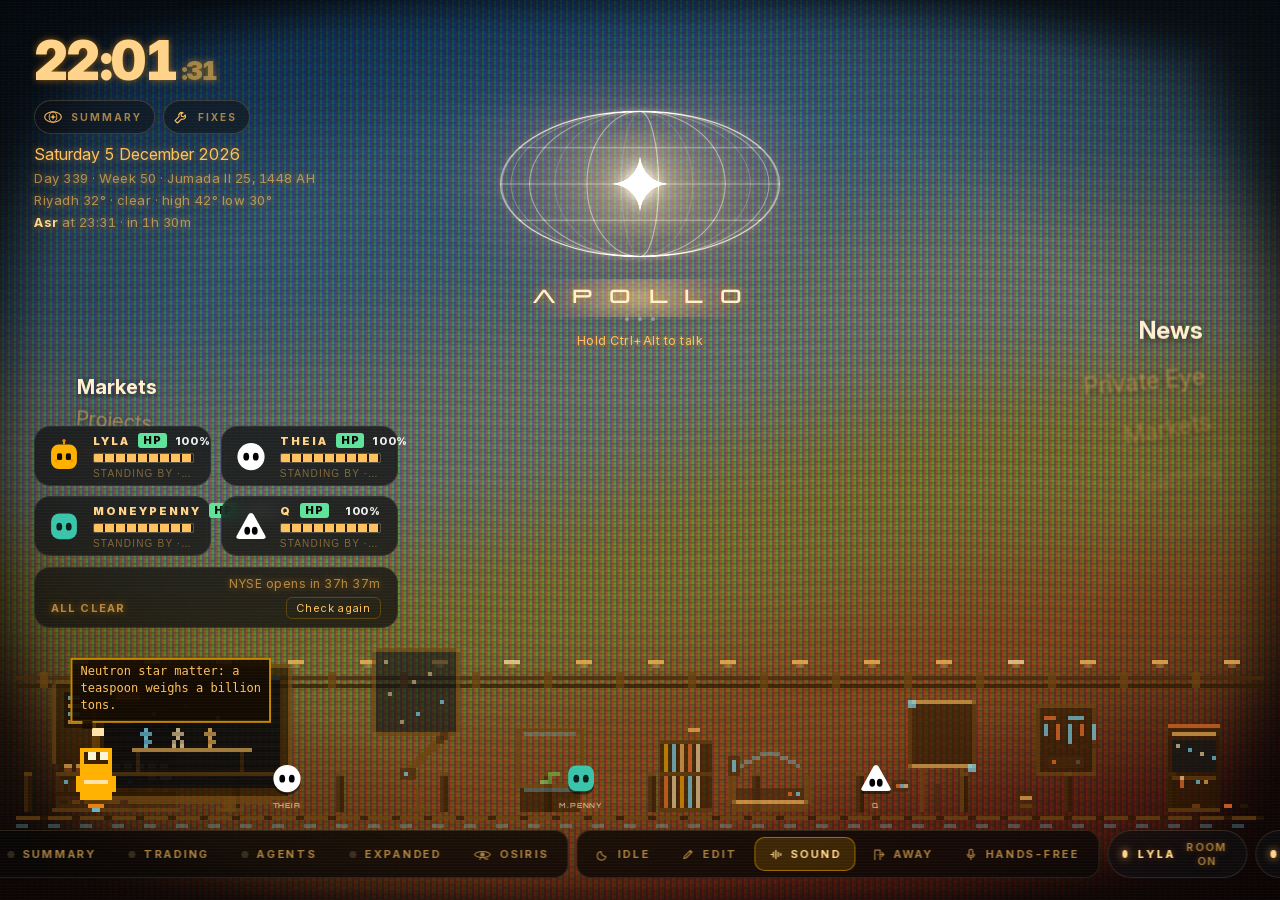
==== commit 7c8eda86: "Summary mode replaces Clear: the whole of Apollo on one page - a sentence on your day, markets with " ====
--- a/ui/full/index.html
+++ b/ui/full/index.html
@@ -174,7 +174,6 @@
     </div>
     <div id="hint" class="caption">Hold Ctrl+Alt to talk</div>
     <!-- Clear mode's sign, while Apollo is at rest. -->
-    <div id="clear-sign"><span>Press</span><kbd>Ctrl</kbd><b>+</b><kbd>Alt</kbd><span>to command Apollo</span></div>
     <!-- Only while it is working: the dot matrix and what it is doing. -->
     <div id="thinking"></div>
   </section>
@@ -322,8 +321,8 @@
   <div class="modes" role="group" aria-label="Modes">
     <button class="mode" type="button" data-mode="normal" data-sfx="none" aria-pressed="true"
             title="The display as it always is"><i class="led"></i>Normal</button>
-    <button class="mode" type="button" data-mode="clear" data-sfx="none" aria-pressed="false"
-            title="Nothing but Apollo"><i class="led"></i>Clear</button>
+    <button class="mode" type="button" data-mode="summary" data-sfx="none" aria-pressed="false"
+            title="Everything on one page: markets, the crew, projects, ideas, Shorts and alerts"><i class="led"></i>Summary</button>
     <button class="mode" type="button" data-mode="trading" data-sfx="none" aria-pressed="false"
             title="The trading desk: insiders, Congress, sensitive news, traders and the read of their next picks"><i class="led"></i>Trading</button>
     <button class="mode" type="button" data-mode="agents" data-sfx="none" aria-pressed="false"
@@ -364,8 +363,8 @@
   <div class="modes" role="group" aria-label="Modes">
     <button class="mode" type="button" data-mode="normal" data-sfx="none" aria-pressed="true"
             title="The display as it always is"><i class="led"></i>Normal</button>
-    <button class="mode" type="button" data-mode="clear" data-sfx="none" aria-pressed="false"
-            title="Nothing but Apollo"><i class="led"></i>Clear</button>
+    <button class="mode" type="button" data-mode="summary" data-sfx="none" aria-pressed="false"
+            title="Everything on one page: markets, the crew, projects, ideas, Shorts and alerts"><i class="led"></i>Summary</button>
     <button class="mode" type="button" data-mode="trading" data-sfx="none" aria-pressed="false"
             title="The trading desk: insiders, Congress, sensitive news, traders and the read of their next picks"><i class="led"></i>Trading</button>
     <button class="mode" type="button" data-mode="agents" data-sfx="none" aria-pressed="false"
@@ -445,6 +444,8 @@
 <!-- Your summary (digest.js): opened from the button by the clock. -->
 <div id="digest" aria-hidden="true"></div>
 <div id="fixes" aria-hidden="true"></div>
+<!-- Summary mode (summarymode.js): the whole of Apollo on one page. -->
+<section id="summary-view" aria-label="Summary"></section>
 <!-- A project's board, full screen (board.js). -->
 <div id="board" aria-hidden="true"></div>
 <!-- One idea, full screen, with THEIA (ideaview.js). -->
--- a/ui/full/app.css
+++ b/ui/full/app.css
@@ -1984,34 +1984,9 @@
    all away. His answer still shows while he gives it, and the modes stay
    along the bottom, faint until the pointer comes to them. */
 
-#clear-sign { display: none; }
-body.clear:not(.ultra):not(.osiris-map) #stage > :not(#core):not(#answer) { display: none !important; }
-body.clear:not(.ultra):not(.osiris-map) #stage {
-  grid-template-columns: 1fr; grid-template-rows: 1fr; grid-template-areas: "core";
-}
 body.viewing:not(.ultra):not(.osiris-map) #lyla,
 body.viewing:not(.ultra):not(.osiris-map) #lyla-agent,
 body.viewing:not(.ultra):not(.osiris-map) #room-toggle { display: none; }
-body.clear:not(.ultra):not(.osiris-map) #ring { width: 640px; height: 397px; }
-body.clear:not(.ultra):not(.osiris-map) #dock { opacity: .4; }
-body.clear:not(.ultra):not(.osiris-map) #dock:hover { opacity: 1; }
-body.clear:not(.listening):not(.answering) #hint { display: none; }
-body.clear:not(.ultra):not(.osiris-map):not(.listening):not(.answering) #clear-sign {
-  display: flex; align-items: center; gap: 10px; margin-top: 26px; padding: 12px 22px;
-  border-radius: 12px; border: 1px solid rgba(255, 176, 0, .35);
-  background: rgba(9, 8, 7, .55); backdrop-filter: blur(6px);
-  font: 600 13px var(--hud); letter-spacing: .2em; text-transform: uppercase;
-  color: var(--amber-bright); text-shadow: 0 0 8px rgba(255, 150, 0, .45);
-  box-shadow: 0 0 26px rgba(255, 150, 0, .16);
-  animation: clear-sign 3.2s ease-in-out infinite;
-}
-#clear-sign b { font-weight: 600; color: var(--caption); }
-#clear-sign kbd {
-  font: 700 12px var(--hud); letter-spacing: .12em; padding: 5px 10px; border-radius: 6px;
-  color: #121012; background: var(--paper); text-shadow: none;
-  box-shadow: 0 2px 0 rgba(0, 0, 0, .45), 0 0 12px rgba(255, 190, 90, .35);
-}
-@keyframes clear-sign { 0%, 100% { opacity: .82; } 50% { opacity: 1; } }
 
 /* --- expanded mode's consoles -----------------------------------------------------
    Either side of ultra mode's bar: a facility's desk, for the look of the
@@ -2230,7 +2205,6 @@
 @keyframes hud-bar-in { to { transform: translate(-50%, 0); opacity: 1; } }
 body.ultra .console.squeezed { display: none; }
 @media (max-width: 1920px) {
-  body.clear:not(.ultra):not(.osiris-map) #ring { width: 560px; height: 348px; }
 }
 
 /* --- the trading desk ----------------------------------------------------------------
@@ -3910,3 +3884,121 @@
   background: rgba(255, 255, 255, .04); color: #ede8f6; font: 400 14px var(--body); outline: none; }
 .iv-say textarea:focus { border-color: #a68bff; }
 @media (max-width: 1100px) { .iv-body { grid-template-columns: 1fr; } .iv-chat { border-left: 0; border-top: 1px solid rgba(255, 255, 255, .06); min-height: 320px; } }
+
+/* -- the crew's results: a clear way in, and the important parts marked -- */
+.cp-results { margin-left: 18px; padding: 10px 20px; border-radius: 999px; border: 0; cursor: pointer;
+  font: 800 12px var(--hud); letter-spacing: .2em; color: #160c00; background: linear-gradient(135deg, #FFD48A, #FFB000);
+  box-shadow: 0 6px 24px rgba(255, 176, 0, .45), inset 0 1px 0 rgba(255, 255, 255, .6); transition: transform .2s, box-shadow .2s; }
+.cp-results b { margin-left: 6px; padding: 2px 8px; border-radius: 999px; background: rgba(0, 0, 0, .18); }
+.cp-results:hover { transform: translateY(-1px); box-shadow: 0 10px 30px rgba(255, 176, 0, .6), inset 0 1px 0 rgba(255, 255, 255, .6); }
+.rd-tabs { display: flex; gap: 4px; padding: 4px; border-radius: 999px; background: rgba(255, 255, 255, .05); }
+.rd-tabs button { padding: 6px 14px; border-radius: 999px; border: 0; background: transparent; color: #c9c1ad; font: 700 11px var(--hud);
+  letter-spacing: .12em; cursor: pointer; }
+.rd-tabs button.on { background: #f5b83d; color: #160c00; }
+.rd-who { display: inline-block; margin-right: 6px; padding: 1px 7px; border-radius: 5px; background: rgba(255, 255, 255, .08);
+  color: #f5b83d; font: 800 9px var(--hud); letter-spacing: .12em; font-style: normal; }
+.rd-gist-btn { padding: 8px 16px; border-radius: 999px; border: 0; cursor: pointer; font: 800 11px var(--hud); letter-spacing: .14em;
+  color: #fff; background: linear-gradient(135deg, #ff5c6c, #e5383b); box-shadow: 0 4px 18px rgba(229, 56, 59, .45); }
+.rd-gist { margin: 14px 0; padding: 16px 18px; border-radius: 14px; background: rgba(229, 56, 59, .09); border: 1px solid rgba(255, 92, 108, .35); }
+.rd-gist h4 { margin: 0 0 8px; color: #ff8a95; font: 800 11px var(--hud); letter-spacing: .18em; text-transform: uppercase; }
+.rd-say { margin-top: 10px; padding: 7px 14px; border-radius: 999px; border: 1px solid rgba(255, 138, 149, .5); background: transparent;
+  color: #ffb3ba; font: 700 11px var(--hud); cursor: pointer; }
+.rd-red { background: rgba(229, 56, 59, .18); color: #ff6b76; padding: 0 3px; border-radius: 4px; font-weight: 700; }
+.rd-num { color: #fff; font-weight: 800; }
+.rd-text b, .rd-gist b { color: #fff; font-weight: 800; }
+.rd-key { padding: 10px 14px; border-left: 4px solid #e5383b; border-radius: 0 10px 10px 0; background: rgba(229, 56, 59, .08); }
+.rd-key > b:first-child { color: #ff6b76; letter-spacing: .06em; }
+
+/* -- Summary mode (summarymode.js): the whole of Apollo on one page -- */
+#summary-view { display: none; }
+body.summary:not(.ultra):not(.osiris-map) #stage { visibility: hidden; }
+body.summary:not(.ultra):not(.osiris-map) #summary-view {
+  position: fixed; inset: 0 0 96px 0; z-index: 15; overflow: auto; padding: 22px 26px 10px 22px; scrollbar-width: thin;
+  display: grid; grid-template-columns: 70px minmax(0, 1.25fr) minmax(0, 1fr) 350px; grid-template-rows: auto auto 1fr;
+  grid-template-areas: "rail hero hero side" "rail markets theia side" "rail shorts shorts side"; gap: 16px;
+  background: radial-gradient(120% 80% at 20% 0%, rgba(40, 30, 10, .55), transparent 55%), rgba(8, 8, 11, .82);
+  backdrop-filter: blur(14px); color: #f3efe6; font-family: var(--body); font-variant-numeric: tabular-nums;
+  --up: #4fe39a; --down: #ff5f6d; animation: sm-in .5s cubic-bezier(.2, .8, .2, 1); }
+@keyframes sm-in { from { opacity: 0; transform: translateY(10px); } }
+#summary-view .up { color: var(--up); } #summary-view .down { color: var(--down); }
+.sm-card { background: rgba(255, 255, 255, .045); border: 1px solid rgba(255, 255, 255, .07); border-radius: 22px; padding: 20px 22px; min-width: 0; }
+.sm-card h3 { display: flex; align-items: center; gap: 8px; margin: 0 0 14px; font: 700 11px var(--hud); letter-spacing: .2em; text-transform: uppercase; color: #8d887e; }
+.sm-card h3 b { color: #f3efe6; letter-spacing: .12em; }
+.sm-more { margin-left: auto; border: 0; background: none; cursor: pointer; color: #ffd48a; font: 600 12px var(--hud); letter-spacing: .04em; }
+.sm-quiet { color: #8d887e; font-size: 13px; }
+.sm-rail { grid-area: rail; display: flex; flex-direction: column; align-items: center; gap: 8px; padding: 14px 0;
+  background: rgba(255, 255, 255, .045); border: 1px solid rgba(255, 255, 255, .07); border-radius: 22px; }
+.sm-logo { width: 42px; height: 42px; border-radius: 14px; display: grid; place-items: center; margin-bottom: 10px; color: #170d00;
+  font: 800 18px var(--hud); background: linear-gradient(135deg, #ffd48a, #ffb000); box-shadow: 0 8px 24px rgba(255, 176, 0, .4); }
+.sm-nav { position: relative; width: 50px; height: 50px; border-radius: 16px; border: 0; background: transparent; color: #8d887e; cursor: pointer; display: grid; place-items: center; }
+.sm-nav svg { width: 22px; height: 22px; fill: none; stroke: currentColor; stroke-width: 1.6; stroke-linecap: round; stroke-linejoin: round; }
+.sm-nav:hover { color: #f3efe6; background: rgba(255, 255, 255, .05); }
+.sm-nav.on { background: rgba(255, 255, 255, .09); color: #f3efe6; }
+.sm-nav i { position: absolute; top: 9px; right: 9px; width: 8px; height: 8px; border-radius: 50%; background: #ffb000; box-shadow: 0 0 8px #ffb000; }
+.sm-gap { flex: 1; }
+.sm-hero { grid-area: hero; display: grid; grid-template-columns: auto 1fr auto; align-items: center; gap: 24px; }
+.sm-orb svg { width: 110px; height: 110px; filter: drop-shadow(0 0 18px rgba(255, 240, 206, .35)); }
+.sm-say { margin: 0; font: 600 24px/1.35 var(--body); letter-spacing: -.01em; } .sm-say span { color: #a7a196; font-weight: 400; }
+.sm-ask { display: flex; flex-wrap: wrap; gap: 8px; margin-top: 12px; }
+.sm-ask span { padding: 7px 12px; border-radius: 999px; background: rgba(255, 255, 255, .05); border: 1px solid rgba(255, 255, 255, .07); font-size: 12px; color: #d9d3c6; }
+.sm-mic { width: 66px; height: 66px; border-radius: 50%; display: grid; place-items: center; align-content: center; gap: 2px;
+  background: linear-gradient(145deg, #2a2620, #14120f); box-shadow: 8px 8px 18px rgba(0, 0, 0, .6), -6px -6px 14px rgba(255, 255, 255, .04), 0 0 0 2px rgba(255, 176, 0, .35); }
+.sm-mic svg { width: 24px; height: 24px; stroke: #ffd48a; fill: none; stroke-width: 1.7; } .sm-mic small { font: 700 8px var(--hud); color: #8d887e; letter-spacing: .06em; }
+.sm-markets { grid-area: markets; } .sm-theia { grid-area: theia; } .sm-shorts { grid-area: shorts; }
+.sm-idx { display: grid; grid-template-columns: repeat(2, 1fr); gap: 16px; }
+.sm-idx span { font-size: 13px; } .sm-idx b { display: block; font: 700 20px var(--body); } .sm-idx em { font-style: normal; font-weight: 700; font-size: 13px; }
+.sm-spark { width: 100%; height: 44px; margin-top: 4px; }
+.sm-rows { display: grid; gap: 9px; margin-top: 14px; }
+.sm-row { display: grid; grid-template-columns: 56px 1fr 64px 96px; align-items: center; gap: 10px; font-size: 13px; }
+.sm-bar { height: 8px; position: relative; } .sm-bar::before { content: ""; position: absolute; left: 50%; top: -3px; bottom: -3px; width: 1px; background: rgba(255, 255, 255, .1); }
+.sm-bar i { position: absolute; top: 0; bottom: 0; border-radius: 4px; } .sm-bar i.up { background: var(--up); } .sm-bar i.down { background: var(--down); }
+.sm-v { justify-self: end; padding: 3px 9px; border-radius: 7px; font: 800 9.5px var(--hud); letter-spacing: .12em; }
+.sm-v.sb { background: rgba(79, 227, 154, .18); color: #4fe39a; } .sm-v.gd { background: rgba(79, 227, 154, .1); color: #9ff0c6; }
+.sm-v.dc { background: rgba(90, 168, 255, .13); color: #9ccaff; } .sm-v.hd { background: rgba(255, 255, 255, .07); color: #cfc9bd; }
+.sm-v.wk { background: rgba(255, 154, 46, .14); color: #ffbd7a; } .sm-v.av { background: rgba(255, 95, 109, .16); color: #ff5f6d; }
+.sm-record { display: flex; gap: 22px; align-items: end; margin-top: 16px; padding-top: 14px; border-top: 1px solid rgba(255, 255, 255, .07); }
+.sm-record b { font: 300 28px var(--body); } .sm-record span { display: block; color: #8d887e; font-size: 11px; }
+.sm-lesson { flex: 1; margin: 0; font-size: 12px; color: #d8cfbf; padding: 10px 12px; border-radius: 12px; background: rgba(255, 95, 109, .07); border-left: 3px solid #ff5f6d; }
+.sm-lesson b { color: #ff8a95; } .sm-lesson.quiet { background: rgba(255, 255, 255, .03); border-left-color: rgba(255, 255, 255, .15); color: #8d887e; }
+.sm-list { display: grid; gap: 10px; }
+.sm-item { display: grid; grid-template-columns: 42px 1fr auto; gap: 12px; align-items: center; padding: 11px; border-radius: 16px; cursor: pointer; text-align: start;
+  background: rgba(255, 255, 255, .03); border: 1px solid rgba(255, 255, 255, .07); color: inherit; font: inherit; }
+.sm-item:hover { background: rgba(255, 255, 255, .06); }
+.sm-item b { display: block; font: 600 13px var(--body); } .sm-item small { display: block; color: #8d887e; font-size: 11.5px; margin-top: 2px; overflow: hidden; text-overflow: ellipsis; white-space: nowrap; }
+.sm-thumb { width: 42px; height: 42px; border-radius: 12px; display: grid; place-items: center; font: 800 16px var(--body); background: rgba(255, 176, 0, .15); color: #ffd48a; }
+.sm-thumb.idea { background: rgba(179, 155, 255, .15); }
+.sm-eye { width: 26px; height: 26px; border-radius: 50%; display: grid; place-items: center; background: rgba(179, 155, 255, .16); color: #b39bff; }
+.sm-eye.new { box-shadow: 0 0 0 2px rgba(179, 155, 255, .5), 0 0 14px rgba(179, 155, 255, .5); } .sm-eye svg { width: 16px; height: 16px; }
+.sm-three { display: grid; gap: 8px; margin-top: 12px; }
+.sm-three div { padding: 10px 12px; border-radius: 12px; background: rgba(179, 155, 255, .07); font-size: 12.5px; }
+.sm-three em { display: block; font: 800 9px var(--hud); letter-spacing: .16em; text-transform: uppercase; color: #b39bff; font-style: normal; margin-bottom: 3px; }
+.sm-reel { display: grid; grid-template-columns: repeat(4, 1fr); gap: 10px; }
+.sm-short { position: relative; height: 160px; border-radius: 14px; overflow: hidden; border: 0; cursor: pointer; padding: 10px; display: flex; align-items: flex-end;
+  text-align: start; color: #fff; font: 600 11.5px var(--body); background: linear-gradient(160deg, #1d3b5c, #0d1626); }
+.sm-short:nth-child(2) { background: linear-gradient(160deg, #3b2a14, #140d06); } .sm-short:nth-child(3) { background: linear-gradient(160deg, #2b1830, #0f0912); }
+.sm-short img { position: absolute; inset: 0; width: 100%; height: 100%; object-fit: cover; opacity: .55; }
+.sm-short span { position: relative; } .sm-short b { position: absolute; top: 8px; left: 8px; padding: 2px 7px; border-radius: 6px; font: 800 9px var(--hud); letter-spacing: .1em; background: rgba(0, 0, 0, .5); }
+.sm-short b.wait { color: #ffd48a; } .sm-short b.done { color: #4fe39a; }
+.sm-side { grid-area: side; display: flex; flex-direction: column; gap: 16px; min-width: 0; }
+.sm-agent { display: grid; grid-template-columns: 40px 1fr; gap: 12px; padding: 12px; margin-bottom: 10px; border-radius: 18px; background: rgba(255, 255, 255, .03); border: 1px solid rgba(255, 255, 255, .07); }
+.sm-ava { width: 40px; height: 40px; border-radius: 13px; display: grid; place-items: center; } .sm-ava svg { width: 24px; height: 24px; }
+.sm-agent p { margin: 0; display: flex; justify-content: space-between; font: 700 13px var(--hud); letter-spacing: .06em; }
+.sm-agent p small { font: 500 11px var(--body); letter-spacing: 0; color: #8d887e; }
+.sm-hp { height: 5px; border-radius: 3px; background: rgba(255, 255, 255, .07); margin: 7px 0; overflow: hidden; } .sm-hp i { display: block; height: 100%; width: 100%; border-radius: 3px; }
+.sm-agent .sm-now { display: block; font: 400 12px var(--body); color: #d4cec2; letter-spacing: 0; overflow: hidden; text-overflow: ellipsis; white-space: nowrap; }
+.sm-results { padding: 14px; border-radius: 16px; border: 0; cursor: pointer; font: 800 12px var(--hud); letter-spacing: .2em; color: #170d00;
+  background: linear-gradient(135deg, #ffd48a, #ffb000); box-shadow: 0 8px 24px rgba(255, 176, 0, .35); }
+.sm-alert { display: grid; grid-template-columns: auto 1fr; gap: 10px; padding: 12px; margin-bottom: 10px; border-radius: 14px; text-decoration: none; color: inherit;
+  background: rgba(255, 95, 109, .08); border: 1px solid rgba(255, 95, 109, .25); }
+.sm-alert > span { padding: 4px 8px; border-radius: 7px; font: 800 10px var(--hud); letter-spacing: .1em; background: #ff5f6d; color: #1a0306; height: max-content; }
+.sm-alert.buy { background: rgba(79, 227, 154, .07); border-color: rgba(79, 227, 154, .25); } .sm-alert.buy > span { background: #4fe39a; color: #03170c; }
+.sm-alert p { margin: 0; font-size: 12.5px; } .sm-alert small { display: block; color: #8d887e; font-size: 11px; margin-top: 3px; }
+@media (max-width: 1500px) {
+  body.summary:not(.ultra):not(.osiris-map) #summary-view { grid-template-columns: 64px minmax(0, 1fr) minmax(0, 1fr);
+    grid-template-areas: "rail hero hero" "rail markets theia" "rail shorts shorts" "rail side side"; }
+  .sm-side { display: grid; grid-template-columns: repeat(3, minmax(0, 1fr)); align-items: start; }
+}
+.sm-lesson b { font: inherit; font-weight: 700; }
+.sm-v { white-space: nowrap; }
+.sm-row { grid-template-columns: 56px 1fr 64px 104px; }
+body.summary:not(.ultra):not(.osiris-map) #summary-view { grid-template-rows: auto auto auto; align-content: start; }
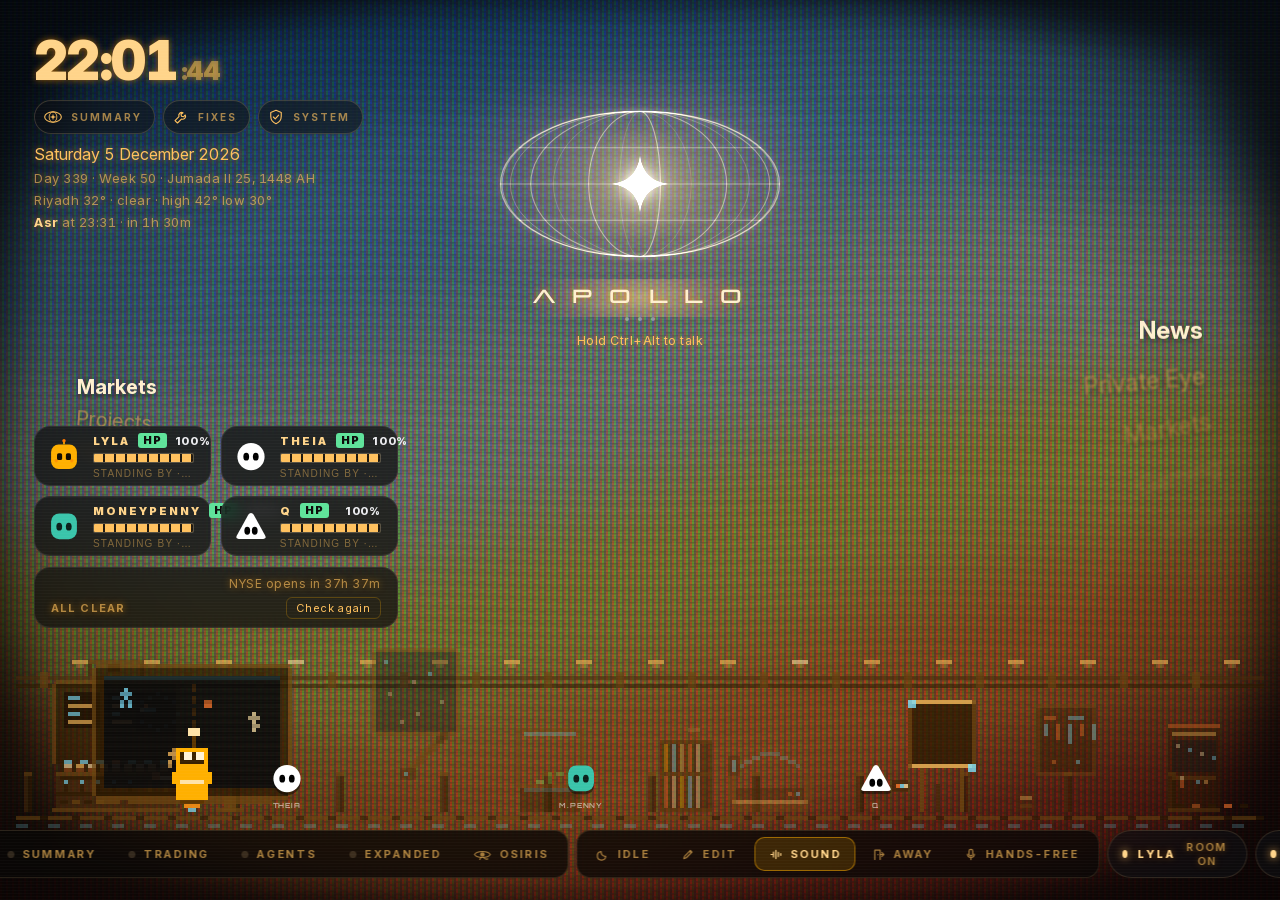
==== commit 643545f6: "System Check: a SYSTEM button that looks over the whole of Apollo and makes the safe fixes Checks th" ====
--- a/ui/full/index.html
+++ b/ui/full/index.html
@@ -43,6 +43,7 @@
     <div id="clock-pills">
       <button id="digest-btn" type="button" data-sfx="none" aria-label="Your summary"></button>
       <button id="fixes-btn" type="button" data-sfx="none" aria-label="Q's fixes for the display"></button>
+      <button id="syscheck-btn" type="button" data-sfx="none" aria-label="System check"></button>
     </div>
     <div id="date" class="line">&nbsp;</div>
     <div id="date-extra" class="caption">&nbsp;</div>
@@ -444,6 +445,7 @@
 <!-- Your summary (digest.js): opened from the button by the clock. -->
 <div id="digest" aria-hidden="true"></div>
 <div id="fixes" aria-hidden="true"></div>
+<div id="syscheck" aria-hidden="true"></div>
 <!-- Summary mode (summarymode.js): the whole of Apollo on one page. -->
 <section id="summary-view" aria-label="Summary"></section>
 <!-- A project's board, full screen (board.js). -->
--- a/ui/full/app.css
+++ b/ui/full/app.css
@@ -3686,19 +3686,19 @@
 
 /* -- Q's fixes (fixes.js) -- */
 #clock-pills { display: flex; gap: 8px; }
-#fixes-btn { display: inline-flex; align-items: center; gap: 8px; margin-top: 12px; padding: 6px 12px 6px 8px;
+#fixes-btn, #syscheck-btn { display: inline-flex; align-items: center; gap: 8px; margin-top: 12px; padding: 6px 12px 6px 8px;
   border-radius: 999px; border: 1px solid rgba(255, 214, 150, .18); background: rgba(14, 14, 17, .55);
   color: var(--caption); font: 700 10px var(--hud); letter-spacing: .2em; text-transform: uppercase; cursor: pointer;
   position: relative; backdrop-filter: blur(10px); transition: color .3s, border-color .3s; }
-#fixes-btn svg { width: 18px; height: 18px; color: var(--amber); }
-#fixes-btn:hover { color: var(--cream); border-color: rgba(255, 214, 150, .45); }
-#fixes-btn .dg-dot { position: absolute; top: 3px; left: 20px; width: 7px; height: 7px; border-radius: 50%;
+#fixes-btn svg, #syscheck-btn svg { width: 18px; height: 18px; color: var(--amber); }
+#fixes-btn:hover, #syscheck-btn:hover { color: var(--cream); border-color: rgba(255, 214, 150, .45); }
+#fixes-btn .dg-dot, #syscheck-btn .dg-dot { position: absolute; top: 3px; left: 20px; width: 7px; height: 7px; border-radius: 50%;
   background: var(--amber-hot); box-shadow: 0 0 10px var(--amber-hot); opacity: 0; transition: .4s; }
-#fixes-btn.ready { color: var(--amber-bright); border-color: rgba(255, 176, 0, .5); }
-#fixes-btn.ready .dg-dot { opacity: 1; animation: dg-pulse 2.4s ease-in-out infinite; }
-#fixes { position: fixed; inset: 0; z-index: 60; display: grid; place-items: center; padding: 40px;
+#fixes-btn.ready, #syscheck-btn.ready { color: var(--amber-bright); border-color: rgba(255, 176, 0, .5); }
+#fixes-btn.ready .dg-dot, #syscheck-btn.ready .dg-dot { opacity: 1; animation: dg-pulse 2.4s ease-in-out infinite; }
+#fixes, #syscheck { position: fixed; inset: 0; z-index: 60; display: grid; place-items: center; padding: 40px;
   background: rgba(4, 4, 6, .62); backdrop-filter: blur(14px); opacity: 0; pointer-events: none; transition: opacity .35s; }
-#fixes.on { opacity: 1; pointer-events: auto; }
+#fixes.on, #syscheck.on { opacity: 1; pointer-events: auto; }
 .fx-sheet { width: min(980px, 100%); }
 .fx-btn, .fx-ask button { padding: 9px 16px; border-radius: 999px; border: 0; cursor: pointer; font: 700 11px var(--hud);
   letter-spacing: .12em; text-transform: uppercase; color: #160c00; background: var(--amber-bright); }
@@ -3725,6 +3725,22 @@
 .fx-ask textarea { resize: none; padding: 10px; border-radius: 10px; border: 1px solid rgba(255, 240, 206, .14);
   background: rgba(255, 255, 255, .04); color: var(--cream); font: 400 14px var(--body, inherit); cursor: text; }
 .fx-ask div { display: flex; gap: 8px; }
+
+/* -- System Check (syscheck.js) -- */
+#syscheck-btn.ready { color: #ff8a80; border-color: rgba(255, 90, 80, .55); }
+#syscheck-btn.ready .dg-dot { background: #ff5a50; box-shadow: 0 0 10px #ff5a50; }
+.sc-sum { display: flex; flex-wrap: wrap; gap: 10px; align-items: center; margin: -6px 0 16px; font: 700 11px var(--hud); letter-spacing: .12em; text-transform: uppercase; }
+.sc-sum span { padding: 6px 12px; border-radius: 999px; background: rgba(255, 255, 255, .04); }
+.sc-sum .fail { color: #ff8a80; } .sc-sum .warn { color: var(--amber-bright); } .sc-sum .fixed { color: #7fc8ff; } .sc-sum .ok { color: var(--up); }
+.sc-sum i { color: var(--caption); font-style: normal; margin-left: auto; }
+.sc-row { display: grid; grid-template-columns: 92px 1fr; gap: 16px; align-items: center; padding: 12px 18px; margin-bottom: 8px;
+  border-radius: 14px; background: rgba(255, 255, 255, .03); border: 1px solid rgba(255, 240, 206, .06); }
+.sc-row b { font: 800 10px var(--hud); letter-spacing: .16em; color: var(--up); }
+.sc-row.warn b { color: var(--amber-bright); } .sc-row.fail b { color: #ff8a80; } .sc-row.fixed b { color: #7fc8ff; }
+.sc-row.fail { border-color: rgba(255, 90, 80, .35); }
+.sc-row em { font: 700 10px var(--hud); letter-spacing: .16em; text-transform: uppercase; color: var(--amber); font-style: normal; }
+.sc-row p { margin: 4px 0 0; color: var(--caption); font: 400 13px/1.45 var(--body, inherit); word-break: break-word; }
+.fx-sheet { max-height: calc(100vh - 80px); overflow: auto; }
 
 /* -- your projects -- */
 .deck-blank { display: grid; place-items: center; font: 800 54px var(--display, inherit); color: rgba(255, 240, 206, .25);
